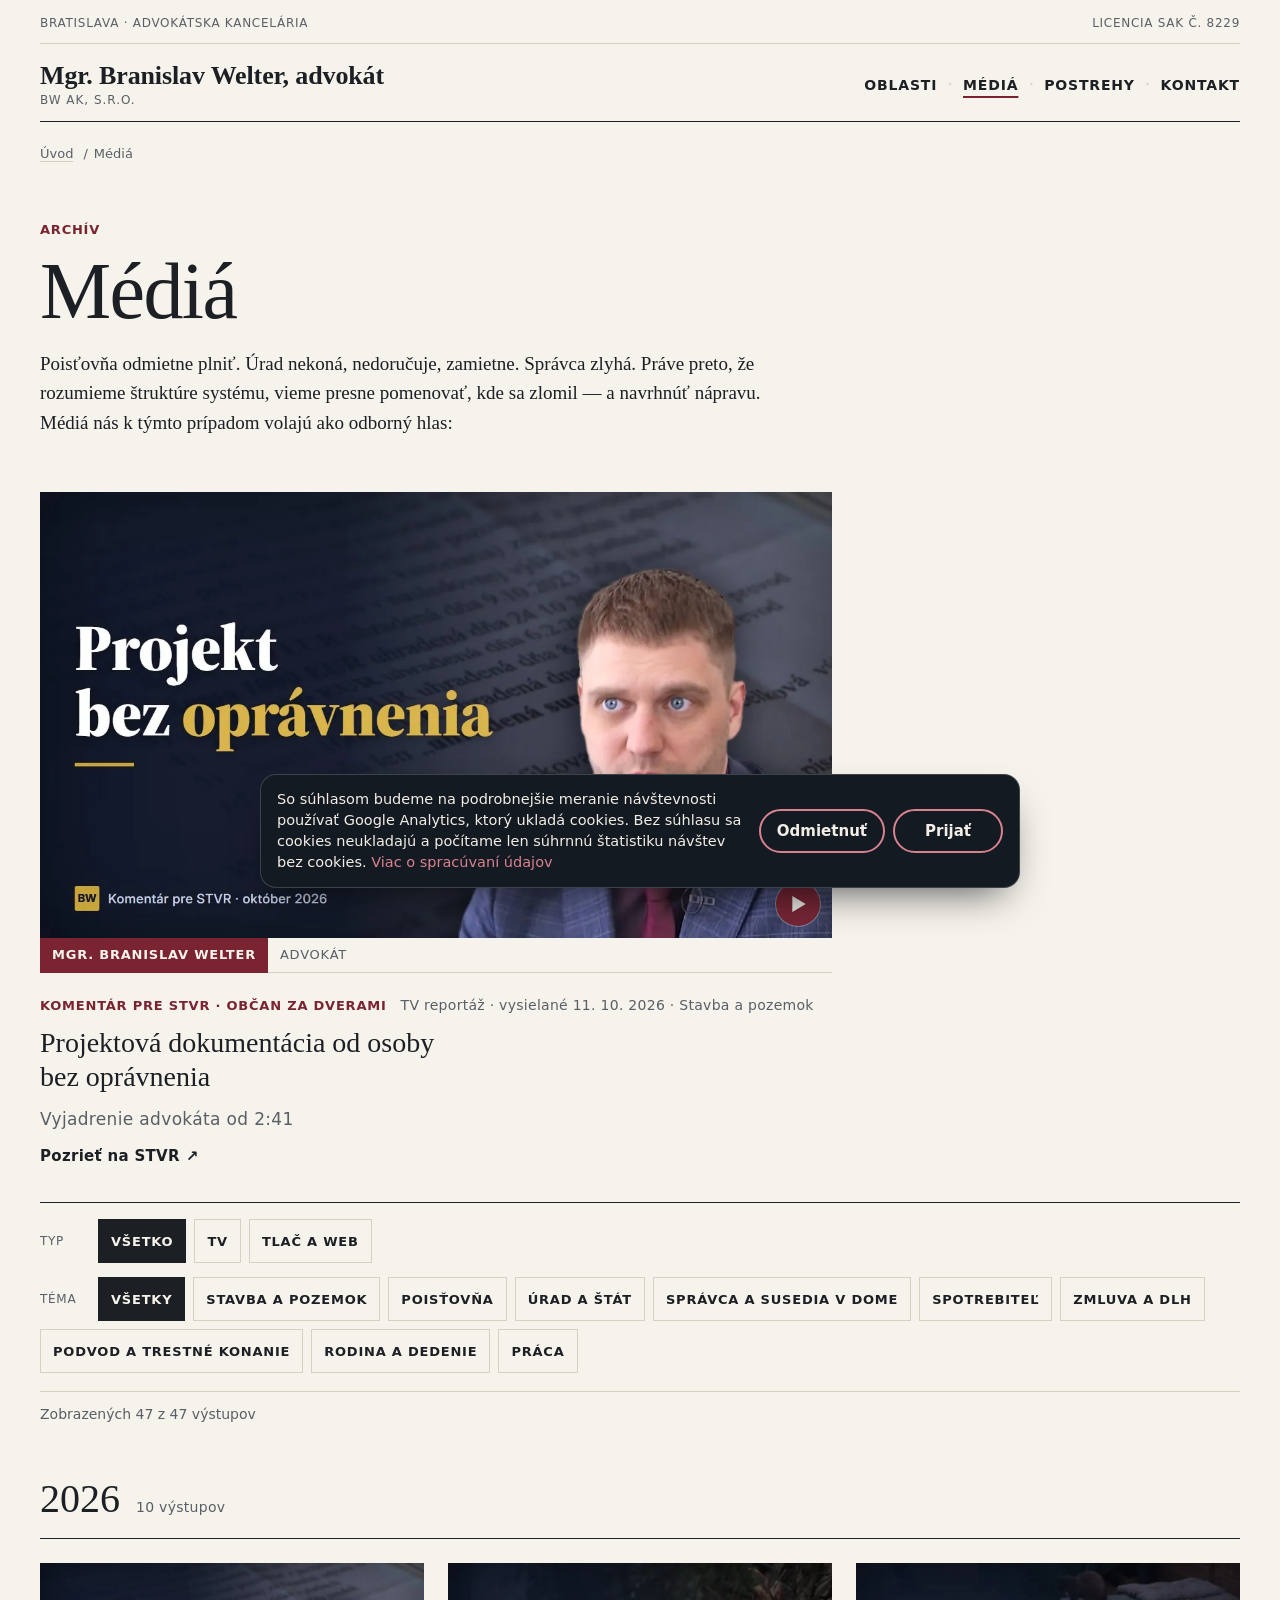
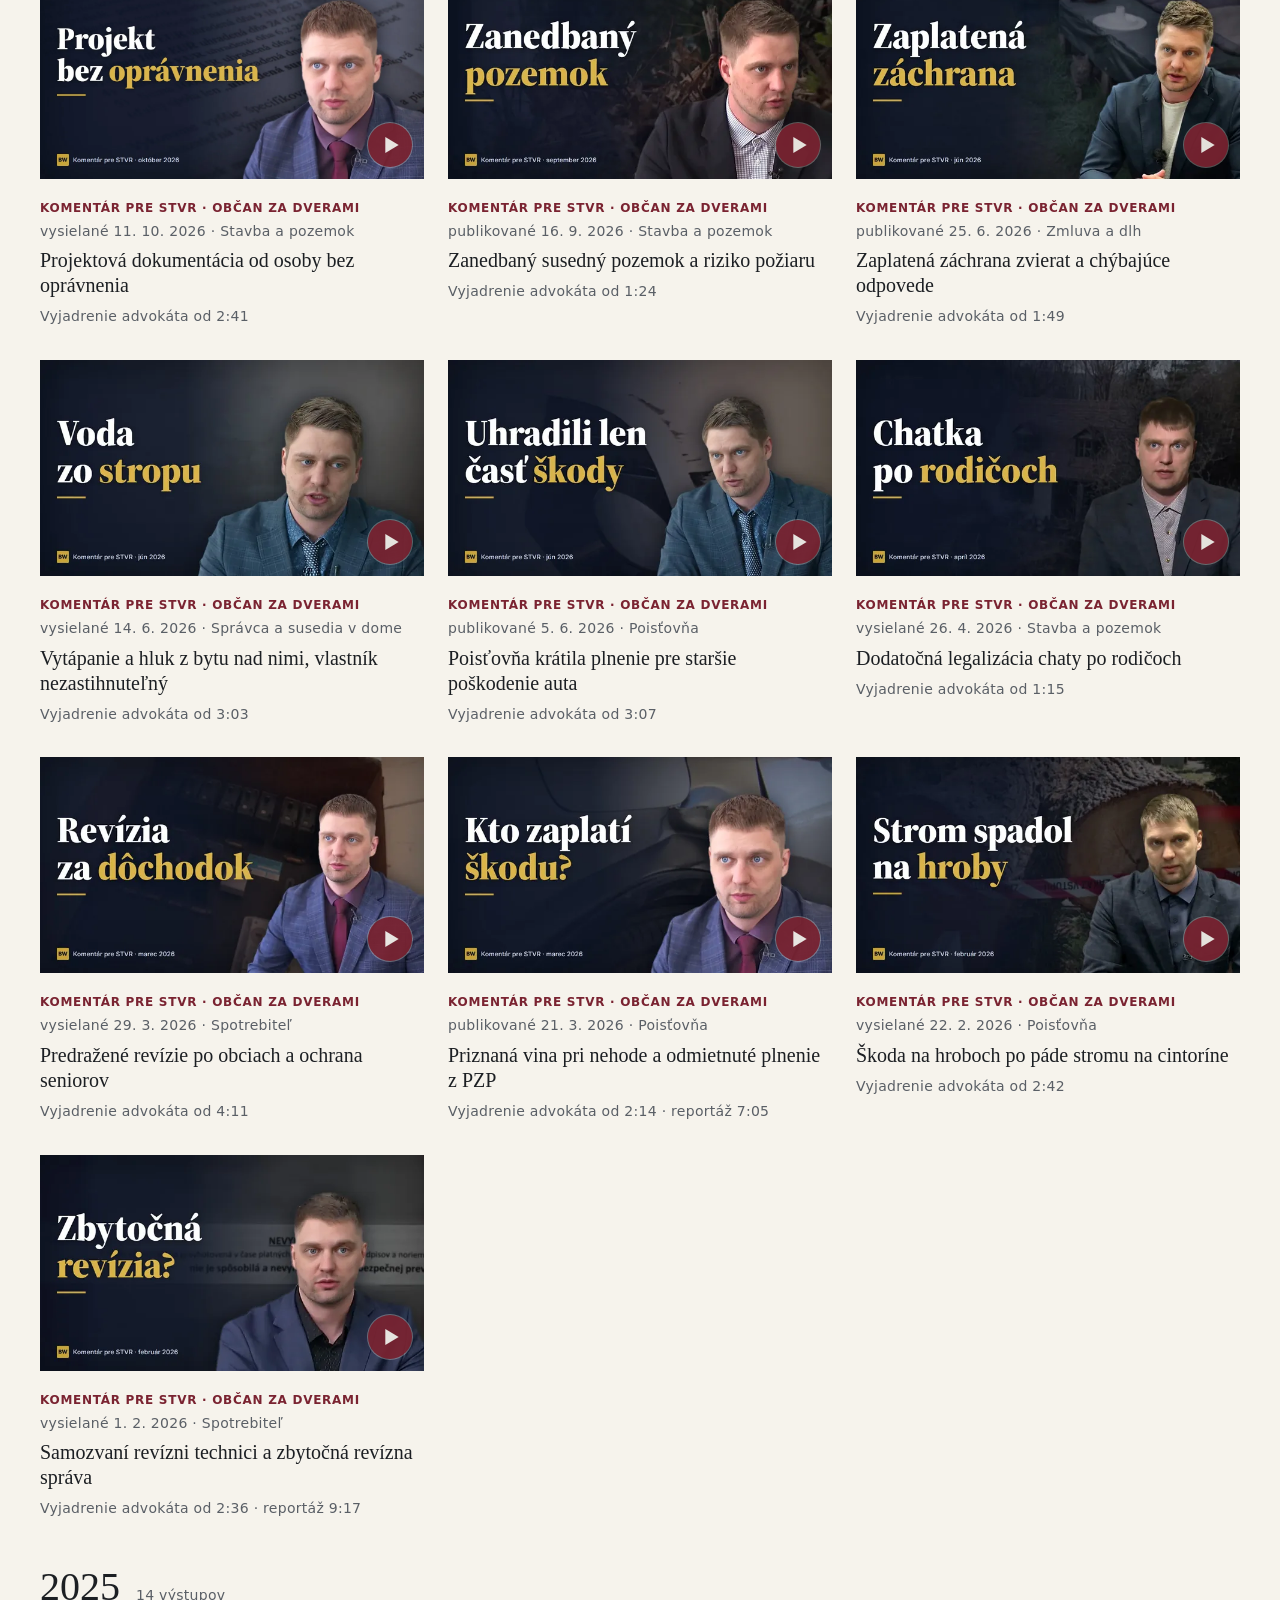
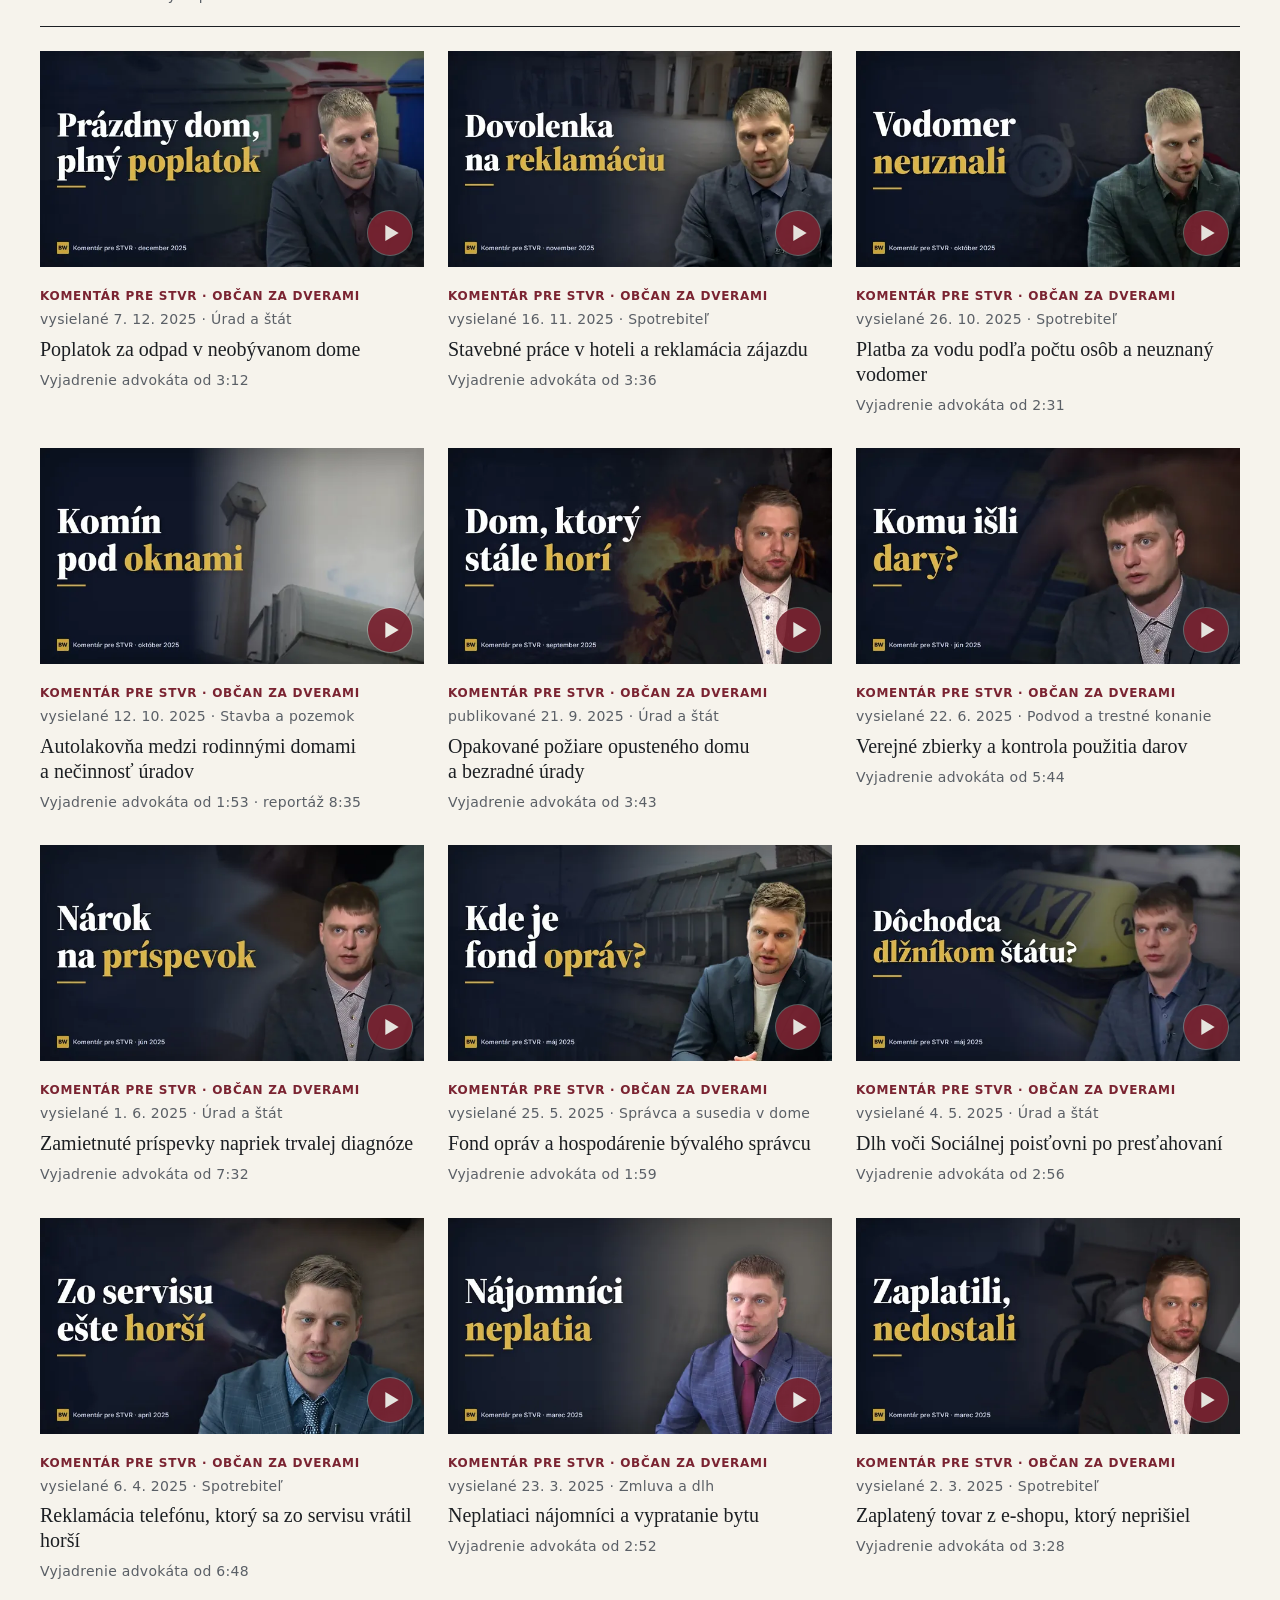
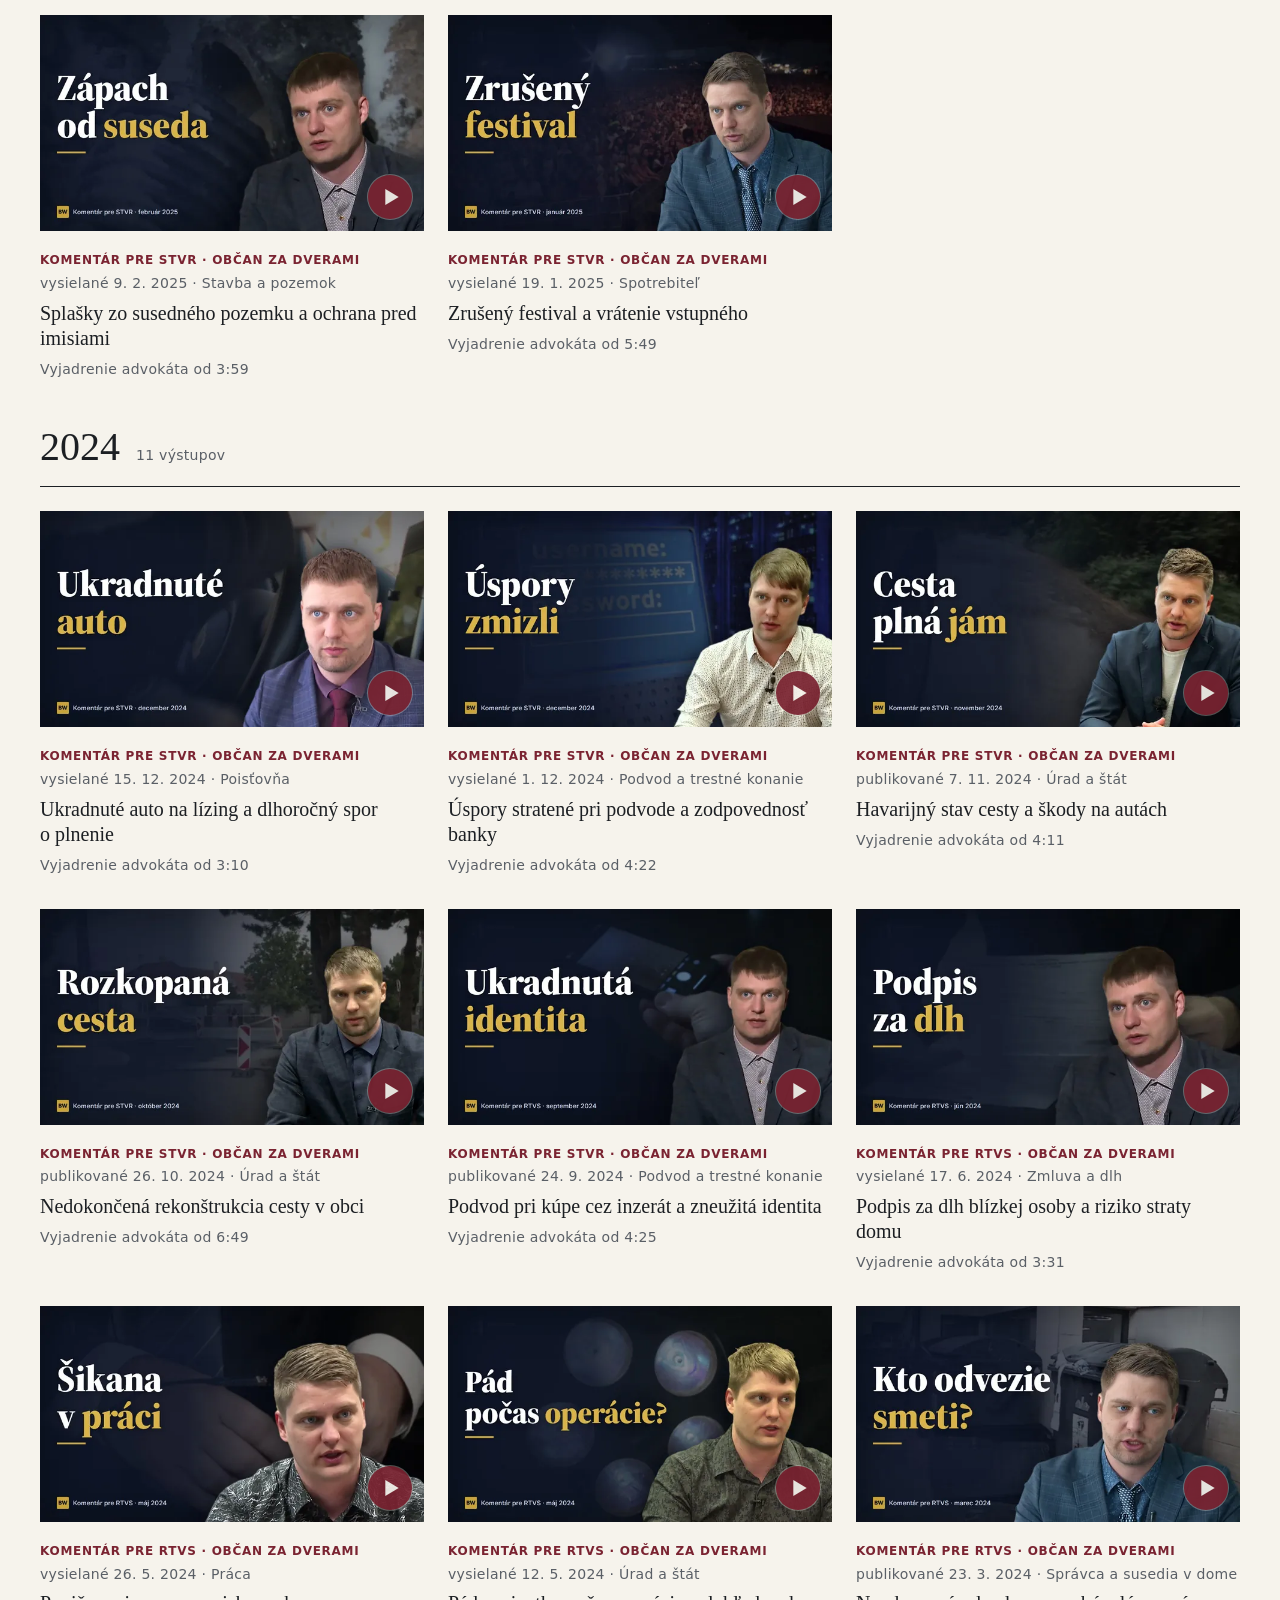
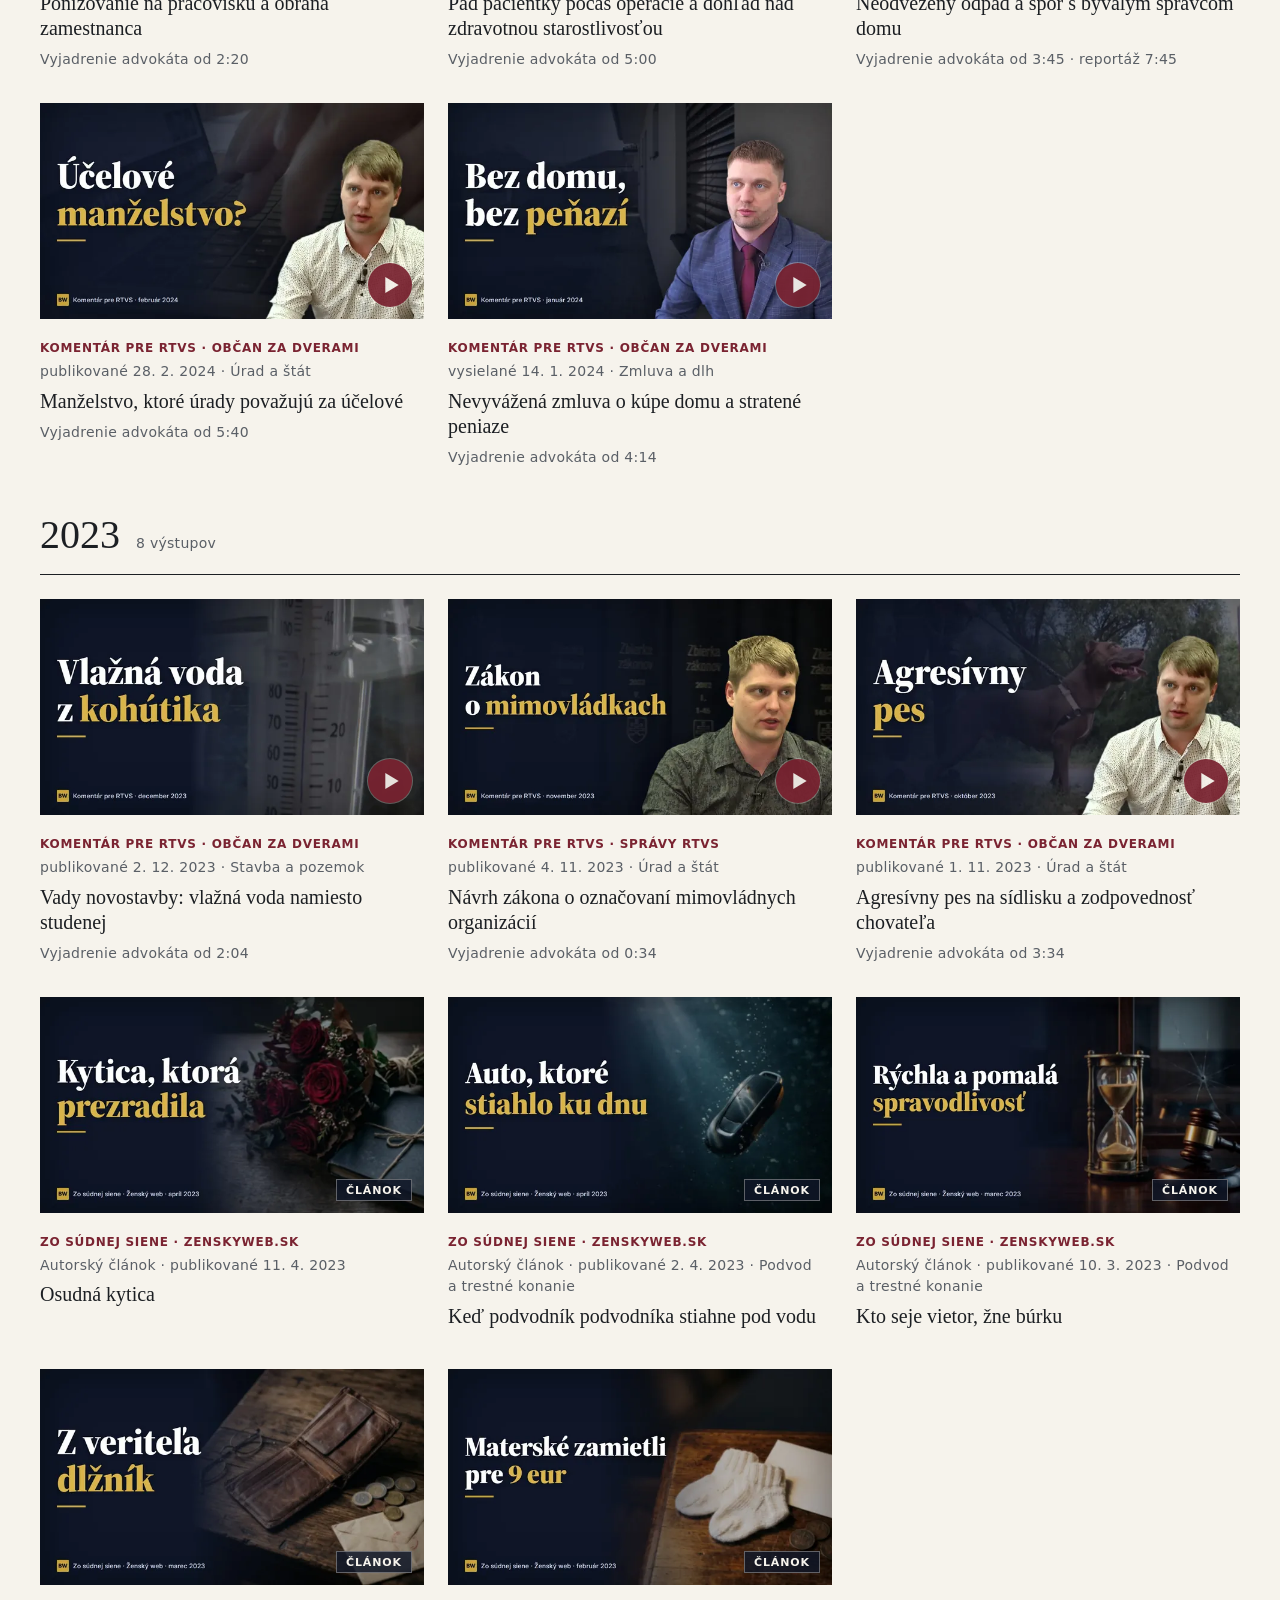
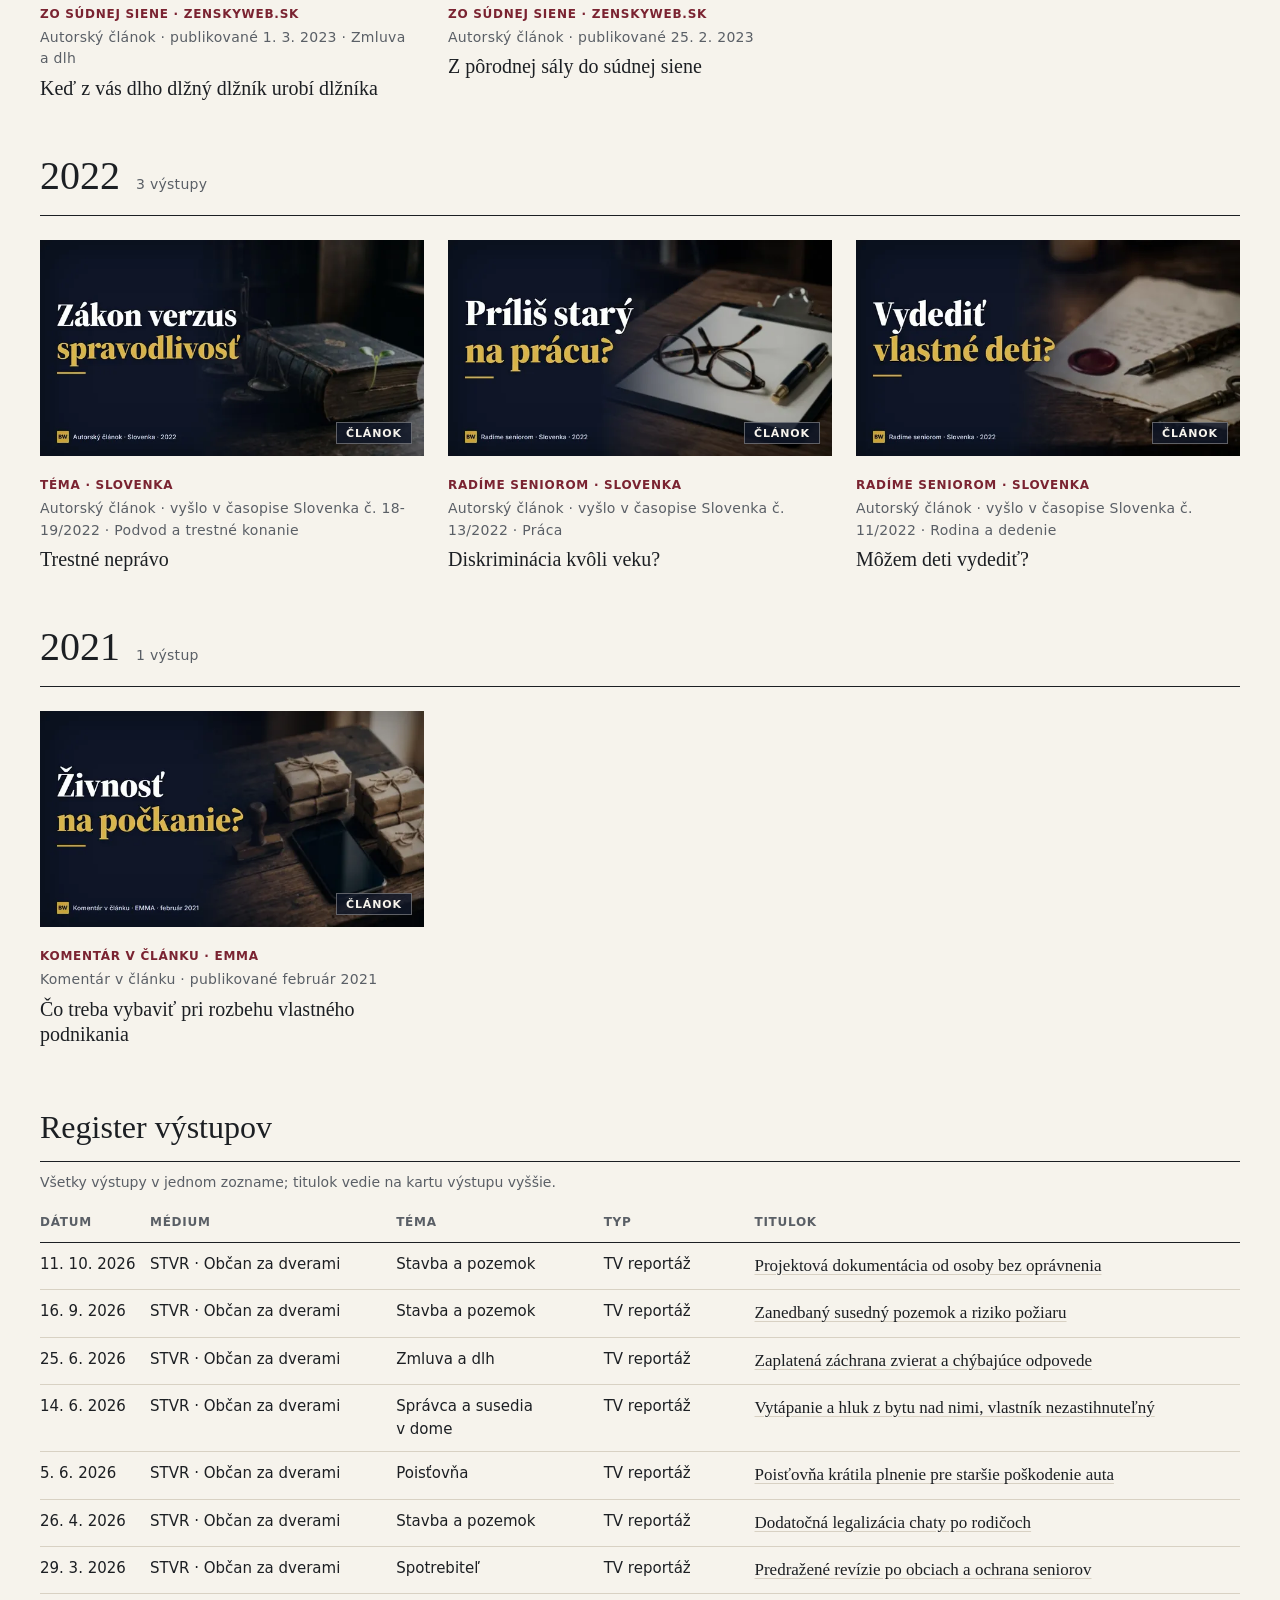
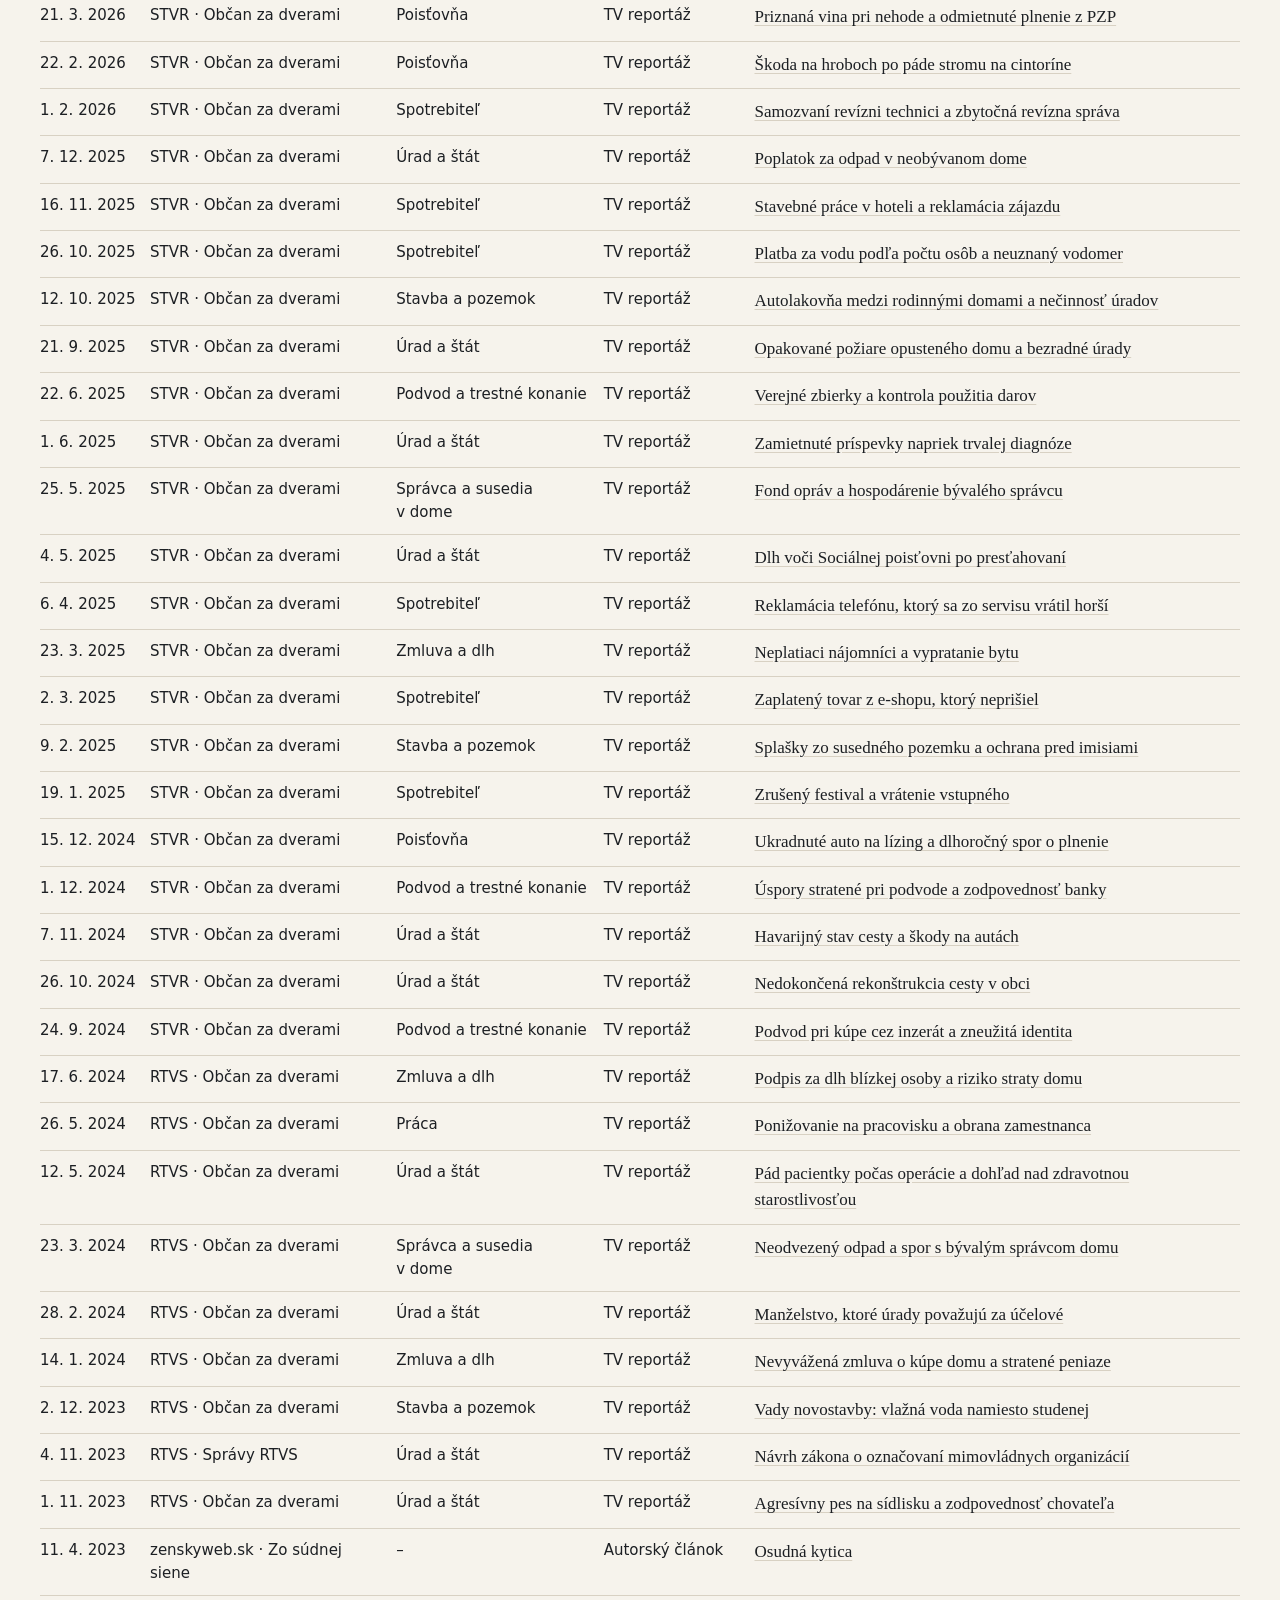
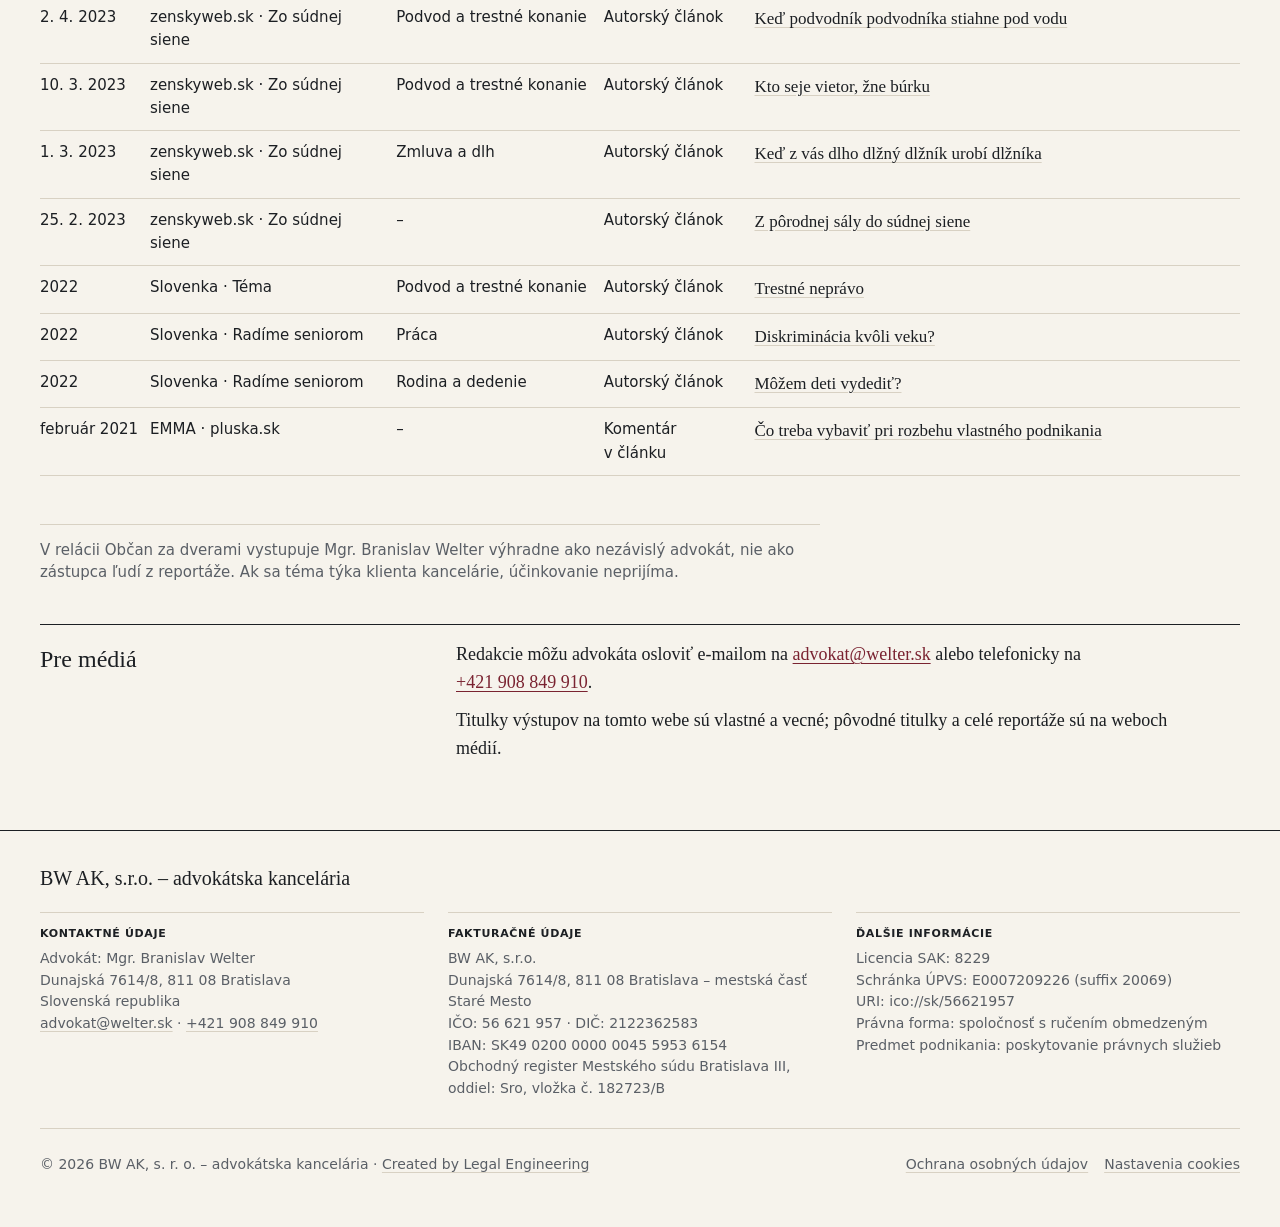
==== media/index.html @ 225e7336 "Spustenie webu v4 „Večerné vydanie“ + meranie Cloudflare Web Analytics - nový úvod, archív médií (/m" ====
<!doctype html>
<html lang="sk">
<head>
<meta charset="utf-8">
<meta name="viewport" content="width=device-width, initial-scale=1">
<title>Médiá – Mgr. Branislav Welter, advokát</title>
<meta name="description" content="Archív 47 mediálnych výstupov: komentáre v relácii Občan za dverami (STVR, RTVS) a autorské texty.">
<link rel="canonical" href="https://www.welter.sk/media/">
<meta property="og:type" content="website">
<meta property="og:locale" content="sk_SK">
<meta property="og:site_name" content="BW AK, s.r.o. – Mgr. Branislav Welter, advokát">
<meta property="og:title" content="Médiá – Mgr. Branislav Welter, advokát">
<meta property="og:description" content="Archív 47 mediálnych výstupov: komentáre v relácii Občan za dverami (STVR, RTVS) a autorské texty.">
<meta property="og:url" content="https://www.welter.sk/media/">
<meta property="og:image" content="https://www.welter.sk/img/og/default.png">
<meta property="og:image:width" content="1200">
<meta property="og:image:height" content="630">
<meta name="twitter:card" content="summary_large_image">
<meta name="theme-color" content="#F6F3EC">
<link rel="preload" href="/assets/fonts/Newsreader-normal-latin.woff2" as="font" type="font/woff2" crossorigin>
<link rel="preload" href="/assets/fonts/Newsreader-normal-latin-ext.woff2" as="font" type="font/woff2" crossorigin>
<link rel="preload" href="/assets/fonts/SourceSans3-normal-latin.woff2" as="font" type="font/woff2" crossorigin>
<link rel="stylesheet" href="/assets/css/fonts.css">
<link rel="stylesheet" href="/assets/css/site.css">
<link rel="icon" href="/favicon.svg" type="image/svg+xml">
<link rel="alternate" type="application/rss+xml" title="Postrehy – welter.sk" href="/feed.xml">
<script type="application/ld+json">{"@context":"https://schema.org","@graph":[{"@type":"CollectionPage","@id":"https://www.welter.sk/media/#webpage","url":"https://www.welter.sk/media/","name":"Médiá – archív výstupov","isPartOf":{"@id":"https://www.welter.sk/#website"},"about":{"@id":"https://www.welter.sk/#branislav-welter"},"inLanguage":"sk","mainEntity":{"@type":"ItemList","numberOfItems":47,"itemListElement":[{"@type":"ListItem","position":1,"item":{"@type":"VideoObject","@id":"https://www.welter.sk/media/#stvr-2026-10-11-projekty-bez-opravnenia","name":"Projektová dokumentácia od osoby bez oprávnenia","description":"Komentár advokáta Mgr. Branislava Weltera v relácii Občan za dverami (STVR), téma: Stavba a pozemok.","thumbnailUrl":"https://www.welter.sk/img/media/stvr/stvr-2026-10-11-projekty-bez-opravnenia.jpg","uploadDate":"2026-10-11","url":"https://spravy.stvr.sk/2026/10/za-projekty-zaplatili-stavat-podla-nich-nemohli-zivnostnicka-uvadzala-ako-projektanta-zosnuleho-otca/","inLanguage":"sk","publisher":{"@type":"Organization","name":"STVR"},"isPartOf":{"@type":"TVSeries","name":"Občan za dverami"},"mentions":{"@id":"https://www.welter.sk/#branislav-welter"},"embedUrl":"https://www.youtube-nocookie.com/embed/LLW8wCjlLkw"}},{"@type":"ListItem","position":2,"item":{"@type":"VideoObject","@id":"https://www.welter.sk/media/#stvr-2026-09-16-zanedbany-pozemok","name":"Zanedbaný susedný pozemok a riziko požiaru","description":"Komentár advokáta Mgr. Branislava Weltera v relácii Občan za dverami (STVR), téma: Stavba a pozemok.","thumbnailUrl":"https://www.welter.sk/img/media/stvr/stvr-2026-09-16-zanedbany-pozemok.jpg","uploadDate":"2026-09-16","url":"https://spravy.stvr.sk/2026/09/pani-annu-trapi-susedov-zanedbany-pozemok-nepokoseny-porast-zvysuje-aj-riziko-poziarov/","inLanguage":"sk","publisher":{"@type":"Organization","name":"STVR"},"isPartOf":{"@type":"TVSeries","name":"Občan za dverami"},"mentions":{"@id":"https://www.welter.sk/#branislav-welter"}}},{"@type":"ListItem","position":3,"item":{"@type":"VideoObject","@id":"https://www.welter.sk/media/#stvr-2026-06-25-zachrana-maciek","name":"Zaplatená záchrana zvierat a chýbajúce odpovede","description":"Komentár advokáta Mgr. Branislava Weltera v relácii Občan za dverami (STVR), téma: Zmluva a dlh.","thumbnailUrl":"https://www.welter.sk/img/media/stvr/stvr-2026-06-25-zachrana-maciek.jpg","uploadDate":"2026-06-25","url":"https://spravy.stvr.sk/2026/06/za-zachranu-maciek-zaplatila-tisicky-eur-o-tri-roky-neskor-pani-gayane-marne-patra-po-zvieratach-aj-odpovediach/","inLanguage":"sk","publisher":{"@type":"Organization","name":"STVR"},"isPartOf":{"@type":"TVSeries","name":"Občan za dverami"},"mentions":{"@id":"https://www.welter.sk/#branislav-welter"},"embedUrl":"https://www.youtube-nocookie.com/embed/1fujS0hXHpI"}},{"@type":"ListItem","position":4,"item":{"@type":"VideoObject","@id":"https://www.welter.sk/media/#stvr-2026-06-14-vytapanie-susedia","name":"Vytápanie a hluk z bytu nad nimi, vlastník nezastihnuteľný","description":"Komentár advokáta Mgr. Branislava Weltera v relácii Občan za dverami (STVR), téma: Správca a susedia v dome.","thumbnailUrl":"https://www.welter.sk/img/media/stvr/stvr-2026-06-14-vytapanie-susedia.jpg","uploadDate":"2026-06-14","url":"https://spravy.stvr.sk/2026/06/rodine-z-trnavy-vytapanim-a-hlukom-strpcuju-zivot-susedia-nad-nimi-majitela-bytu-sa-marne-snazia-dopatrat/","inLanguage":"sk","publisher":{"@type":"Organization","name":"STVR"},"isPartOf":{"@type":"TVSeries","name":"Občan za dverami"},"mentions":{"@id":"https://www.welter.sk/#branislav-welter"},"embedUrl":"https://www.youtube-nocookie.com/embed/smitFzi3HX8"}},{"@type":"ListItem","position":5,"item":{"@type":"VideoObject","@id":"https://www.welter.sk/media/#stvr-2026-04-15-auto-poskodene-skodova-udalost","name":"Poisťovňa krátila plnenie pre staršie poškodenie auta","description":"Komentár advokáta Mgr. Branislava Weltera v relácii Občan za dverami (STVR), téma: Poisťovňa.","thumbnailUrl":"https://www.welter.sk/img/media/stvr/stvr-2026-04-15-auto-poskodene-skodova-udalost.jpg","uploadDate":"2026-06-05","url":"https://spravy.stvr.sk/2026/06/nehodu-nezavinil-napriek-tomu-mu-uhradili-len-cast-skody-starsi-skrabanec-si-musel-opravit-zo-svojho/","inLanguage":"sk","publisher":{"@type":"Organization","name":"STVR"},"isPartOf":{"@type":"TVSeries","name":"Občan za dverami"},"mentions":{"@id":"https://www.welter.sk/#branislav-welter"},"embedUrl":"https://www.youtube-nocookie.com/embed/ejLD16sp7DE"}},{"@type":"ListItem","position":6,"item":{"@type":"VideoObject","@id":"https://www.welter.sk/media/#stvr-2026-04-24-amnestia-chatka","name":"Dodatočná legalizácia chaty po rodičoch","description":"Komentár advokáta Mgr. Branislava Weltera v relácii Občan za dverami (STVR), téma: Stavba a pozemok.","thumbnailUrl":"https://www.welter.sk/img/media/stvr/stvr-2026-04-24-amnestia-chatka.jpg","uploadDate":"2026-04-26","url":"https://spravy.stvr.sk/2026/04/chatu-po-rodicoch-nemozu-zdedit-legalizacia-stavby-ktoru-postavili-bez-povolenia-sa-pre-pani-annu-zmenila-na-boj-s-uradmi/","inLanguage":"sk","publisher":{"@type":"Organization","name":"STVR"},"isPartOf":{"@type":"TVSeries","name":"Občan za dverami"},"mentions":{"@id":"https://www.welter.sk/#branislav-welter"},"embedUrl":"https://www.youtube-nocookie.com/embed/iAjWZVGbglY"}},{"@type":"ListItem","position":7,"item":{"@type":"VideoObject","@id":"https://www.welter.sk/media/#stvr-2026-03-29-predrazene-revizie","name":"Predražené revízie po obciach a ochrana seniorov","description":"Komentár advokáta Mgr. Branislava Weltera v relácii Občan za dverami (STVR), téma: Spotrebiteľ.","thumbnailUrl":"https://www.welter.sk/img/media/stvr/stvr-2026-03-29-predrazene-revizie.jpg","uploadDate":"2026-03-29","url":"https://spravy.stvr.sk/2026/03/nepoctivi-ale-za-to-drahi-revizni-technici-uraduju-po-obciach-seniorka-im-za-zbytocny-papier-musela-dat-vacsinu-svojho-dochodku/","inLanguage":"sk","publisher":{"@type":"Organization","name":"STVR"},"isPartOf":{"@type":"TVSeries","name":"Občan za dverami"},"mentions":{"@id":"https://www.welter.sk/#branislav-welter"},"embedUrl":"https://www.youtube-nocookie.com/embed/1LWX5EJZHzQ"}},{"@type":"ListItem","position":8,"item":{"@type":"VideoObject","@id":"https://www.welter.sk/media/#stvr-2026-03-21-banovce-dodavka-poistovna","name":"Priznaná vina pri nehode a odmietnuté plnenie z PZP","description":"Komentár advokáta Mgr. Branislava Weltera v relácii Občan za dverami (STVR), téma: Poisťovňa.","thumbnailUrl":"https://www.welter.sk/img/media/stvr/stvr-2026-03-21-banovce-dodavka-poistovna.jpg","uploadDate":"2026-03-21","url":"https://spravy.stvr.sk/2026/03/situacia-okolo-zrazky-dvoch-aut-sa-zdala-byt-jasna-vinnik-sa-priznal-poistovna-vsak-opravu-nepreplati/","inLanguage":"sk","publisher":{"@type":"Organization","name":"STVR"},"isPartOf":{"@type":"TVSeries","name":"Občan za dverami"},"mentions":{"@id":"https://www.welter.sk/#branislav-welter"},"embedUrl":"https://www.youtube-nocookie.com/embed/eopNIuRmhwk","duration":"PT7M5S"}},{"@type":"ListItem","position":9,"item":{"@type":"VideoObject","@id":"https://www.welter.sk/media/#stvr-2026-02-27-nahrobne-kamene-trencin","name":"Škoda na hroboch po páde stromu na cintoríne","description":"Komentár advokáta Mgr. Branislava Weltera v relácii Občan za dverami (STVR), téma: Poisťovňa.","thumbnailUrl":"https://www.welter.sk/img/media/stvr/stvr-2026-02-27-nahrobne-kamene-trencin.jpg","uploadDate":"2026-02-22","url":"https://spravy.stvr.sk/2026/02/nahrobne-kamene-na-mestskom-cintorine-v-trencine-poskodil-spadnuty-strom-poistovna-ani-mesto-skodu-nepreplatia/","inLanguage":"sk","publisher":{"@type":"Organization","name":"STVR"},"isPartOf":{"@type":"TVSeries","name":"Občan za dverami"},"mentions":{"@id":"https://www.welter.sk/#branislav-welter"},"embedUrl":"https://www.youtube-nocookie.com/embed/RDEYLvvI9Fk"}},{"@type":"ListItem","position":10,"item":{"@type":"VideoObject","@id":"https://www.welter.sk/media/#stvr-2026-02-08-samozvani-revizni-technici","name":"Samozvaní revízni technici a zbytočná revízna správa","description":"Komentár advokáta Mgr. Branislava Weltera v relácii Občan za dverami (STVR), téma: Spotrebiteľ.","thumbnailUrl":"https://www.welter.sk/img/media/stvr/stvr-2026-02-08-samozvani-revizni-technici.jpg","uploadDate":"2026-02-01","url":"https://spravy.stvr.sk/2026/02/pozor-na-samozvanych-reviznych-technikov-zaklopali-aj-u-jana-po-ich-navsteve-mu-zostal-zbytocny-papier-za-stovky-eur/","inLanguage":"sk","publisher":{"@type":"Organization","name":"STVR"},"isPartOf":{"@type":"TVSeries","name":"Občan za dverami"},"mentions":{"@id":"https://www.welter.sk/#branislav-welter"},"embedUrl":"https://www.youtube-nocookie.com/embed/rZn0cQVcOSI","duration":"PT9M17S"}},{"@type":"ListItem","position":11,"item":{"@type":"VideoObject","@id":"https://www.welter.sk/media/#stvr-2025-12-07-poplatok-za-odpad","name":"Poplatok za odpad v neobývanom dome","description":"Komentár advokáta Mgr. Branislava Weltera v relácii Občan za dverami (STVR), téma: Úrad a štát.","thumbnailUrl":"https://www.welter.sk/img/media/stvr/stvr-2025-12-07-poplatok-za-odpad.jpg","uploadDate":"2025-12-07","url":"https://spravy.stvr.sk/2025/12/poplatky-za-smeti-v-prazdnom-dome-onkologicky-chora-dochodkyna-musi-zaplatit-plnu-sumu-obec-jej-odmieta-dat-vynimku/","inLanguage":"sk","publisher":{"@type":"Organization","name":"STVR"},"isPartOf":{"@type":"TVSeries","name":"Občan za dverami"},"mentions":{"@id":"https://www.welter.sk/#branislav-welter"},"embedUrl":"https://www.youtube-nocookie.com/embed/WYvpBnAyimA"}},{"@type":"ListItem","position":12,"item":{"@type":"VideoObject","@id":"https://www.welter.sk/media/#stvr-2025-09-19-reklamacia-dovolenka","name":"Stavebné práce v hoteli a reklamácia zájazdu","description":"Komentár advokáta Mgr. Branislava Weltera v relácii Občan za dverami (STVR), téma: Spotrebiteľ.","thumbnailUrl":"https://www.welter.sk/img/media/stvr/stvr-2025-09-19-reklamacia-dovolenka.jpg","uploadDate":"2025-11-16","url":"https://spravy.stvr.sk/2025/11/isiel-do-egypta-no-skoncil-na-malte-dovolenka-pana-romana-nedopadla-podla-predstav-v-hoteli-ich-zaskocili-stavebne-prace/","inLanguage":"sk","publisher":{"@type":"Organization","name":"STVR"},"isPartOf":{"@type":"TVSeries","name":"Občan za dverami"},"mentions":{"@id":"https://www.welter.sk/#branislav-welter"},"embedUrl":"https://www.youtube-nocookie.com/embed/BqDPQK600wo"}},{"@type":"ListItem","position":13,"item":{"@type":"VideoObject","@id":"https://www.welter.sk/media/#stvr-2025-10-26-vodomer-platba-za-vodu","name":"Platba za vodu podľa počtu osôb a neuznaný vodomer","description":"Komentár advokáta Mgr. Branislava Weltera v relácii Občan za dverami (STVR), téma: Spotrebiteľ.","thumbnailUrl":"https://www.welter.sk/img/media/stvr/stvr-2025-10-26-vodomer-platba-za-vodu.jpg","uploadDate":"2025-10-26","url":"https://spravy.stvr.sk/2025/10/pani-hermina-vodu-plati-aj-za-dcery-ktore-doma-nebyvaju-vodarenska-spolocnost-neakceptuje-jej-vodomer/","inLanguage":"sk","publisher":{"@type":"Organization","name":"STVR"},"isPartOf":{"@type":"TVSeries","name":"Občan za dverami"},"mentions":{"@id":"https://www.welter.sk/#branislav-welter"},"embedUrl":"https://www.youtube-nocookie.com/embed/q4RSIWlJPww"}},{"@type":"ListItem","position":14,"item":{"@type":"VideoObject","@id":"https://www.welter.sk/media/#stvr-2025-10-dunajska-luzna-autolakovna","name":"Autolakovňa medzi rodinnými domami a nečinnosť úradov","description":"Komentár advokáta Mgr. Branislava Weltera v relácii Občan za dverami (STVR), téma: Stavba a pozemok.","thumbnailUrl":"https://www.welter.sk/img/media/stvr/stvr-2025-10-dunajska-luzna-autolakovna.jpg","uploadDate":"2025-10-12","url":"https://spravy.stvr.sk/2025/10/medzi-rodinnymi-domami-v-dunajskej-luznej-sa-nachadza-autolakovna-susedia-su-nestastni-za-jej-zrusenie-bojuju-uz-roky/","inLanguage":"sk","publisher":{"@type":"Organization","name":"STVR"},"isPartOf":{"@type":"TVSeries","name":"Občan za dverami"},"mentions":{"@id":"https://www.welter.sk/#branislav-welter"},"embedUrl":"https://www.youtube-nocookie.com/embed/QFgbinEJvbk","duration":"PT8M35S"}},{"@type":"ListItem","position":15,"item":{"@type":"VideoObject","@id":"https://www.welter.sk/media/#stvr-2025-09-21-opakovane-poziare-domu","name":"Opakované požiare opusteného domu a bezradné úrady","description":"Komentár advokáta Mgr. Branislava Weltera v relácii Občan za dverami (STVR), téma: Úrad a štát.","thumbnailUrl":"https://www.welter.sk/img/media/stvr/stvr-2025-09-21-opakovane-poziare-domu.jpg","uploadDate":"2025-09-21","url":"https://spravy.stvr.sk/2025/09/dom-uprostred-podunajskych-biskupic-hori-aj-niekolkokrat-do-tyzdna-urady-aj-policia-problem-nedokazu-vyriesit/","inLanguage":"sk","publisher":{"@type":"Organization","name":"STVR"},"isPartOf":{"@type":"TVSeries","name":"Občan za dverami"},"mentions":{"@id":"https://www.welter.sk/#branislav-welter"},"embedUrl":"https://www.youtube-nocookie.com/embed/n02Mse6WuPc"}},{"@type":"ListItem","position":16,"item":{"@type":"VideoObject","@id":"https://www.welter.sk/media/#stvr-2025-06-22-zbierky-darcovia","name":"Verejné zbierky a kontrola použitia darov","description":"Komentár advokáta Mgr. Branislava Weltera v relácii Občan za dverami (STVR), téma: Podvod a trestné konanie.","thumbnailUrl":"https://www.welter.sk/img/media/stvr/stvr-2025-06-22-zbierky-darcovia.jpg","uploadDate":"2025-06-22","url":"https://spravy.stvr.sk/2025/06/z-financnych-darov-pre-chorych-a-ludi-v-nudzi-si-spravila-biznis-zakladatelka-oz-vyzbierala-cez-milion-eur-kde-vsak-skoncili/","inLanguage":"sk","publisher":{"@type":"Organization","name":"STVR"},"isPartOf":{"@type":"TVSeries","name":"Občan za dverami"},"mentions":{"@id":"https://www.welter.sk/#branislav-welter"},"embedUrl":"https://www.youtube-nocookie.com/embed/18pd-I0R5pE"}},{"@type":"ListItem","position":17,"item":{"@type":"VideoObject","@id":"https://www.welter.sk/media/#stvr-2025-06-01-zamietnute-prispevky","name":"Zamietnuté príspevky napriek trvalej diagnóze","description":"Komentár advokáta Mgr. Branislava Weltera v relácii Občan za dverami (STVR), téma: Úrad a štát.","thumbnailUrl":"https://www.welter.sk/img/media/stvr/stvr-2025-06-01-zamietnute-prispevky.jpg","uploadDate":"2025-06-01","url":"https://spravy.stvr.sk/2025/06/zazracne-vylieceni-z-autizmu-rodine-zamietli-davky-pre-dvoch-synov-s-diagnozou-jeden-z-nich-ju-podla-uradov-moze-predstierat/","inLanguage":"sk","publisher":{"@type":"Organization","name":"STVR"},"isPartOf":{"@type":"TVSeries","name":"Občan za dverami"},"mentions":{"@id":"https://www.welter.sk/#branislav-welter"},"embedUrl":"https://www.youtube-nocookie.com/embed/XZ_zjqdrgcc"}},{"@type":"ListItem","position":18,"item":{"@type":"VideoObject","@id":"https://www.welter.sk/media/#stvr-2025-05-25-fond-oprav-spravca","name":"Fond opráv a hospodárenie bývalého správcu","description":"Komentár advokáta Mgr. Branislava Weltera v relácii Občan za dverami (STVR), téma: Správca a susedia v dome.","thumbnailUrl":"https://www.welter.sk/img/media/stvr/stvr-2025-05-25-fond-oprav-spravca.jpg","uploadDate":"2025-05-25","url":"https://spravy.stvr.sk/2025/05/do-oprav-kazdorocne-prispievali-no-investicie-nevideli-majitelov-bytov-trapi-podozrive-spravanie-byvaleho-spravcu/","inLanguage":"sk","publisher":{"@type":"Organization","name":"STVR"},"isPartOf":{"@type":"TVSeries","name":"Občan za dverami"},"mentions":{"@id":"https://www.welter.sk/#branislav-welter"},"embedUrl":"https://www.youtube-nocookie.com/embed/kIbpjqzOMCw"}},{"@type":"ListItem","position":19,"item":{"@type":"VideoObject","@id":"https://www.welter.sk/media/#stvr-2025-05-04-socialna-poistovna-dlh","name":"Dlh voči Sociálnej poisťovni po presťahovaní","description":"Komentár advokáta Mgr. Branislava Weltera v relácii Občan za dverami (STVR), téma: Úrad a štát.","thumbnailUrl":"https://www.welter.sk/img/media/stvr/stvr-2025-05-04-socialna-poistovna-dlh.jpg","uploadDate":"2025-05-04","url":"https://spravy.stvr.sk/2025/05/pan-oto-si-chcel-na-dochodku-privyrobit-no-stal-sa-dlznikom-statu-problem-nastal-ked-sa-prestahoval/","inLanguage":"sk","publisher":{"@type":"Organization","name":"STVR"},"isPartOf":{"@type":"TVSeries","name":"Občan za dverami"},"mentions":{"@id":"https://www.welter.sk/#branislav-welter"},"embedUrl":"https://www.youtube-nocookie.com/embed/_FRZMy3xT2s"}},{"@type":"ListItem","position":20,"item":{"@type":"VideoObject","@id":"https://www.welter.sk/media/#stvr-2025-04-06-reklamacia-telefonu","name":"Reklamácia telefónu, ktorý sa zo servisu vrátil horší","description":"Komentár advokáta Mgr. Branislava Weltera v relácii Občan za dverami (STVR), téma: Spotrebiteľ.","thumbnailUrl":"https://www.welter.sk/img/media/stvr/stvr-2025-04-06-reklamacia-telefonu.jpg","uploadDate":"2025-04-06","url":"https://spravy.stvr.sk/2025/04/zo-servisu-sa-pani-daniele-telefon-vratil-este-viac-pokazeny-odbornik-vidi-problem-v-tom-ze-nebol-vyrobeny-pre-slovensky-trh/","inLanguage":"sk","publisher":{"@type":"Organization","name":"STVR"},"isPartOf":{"@type":"TVSeries","name":"Občan za dverami"},"mentions":{"@id":"https://www.welter.sk/#branislav-welter"},"embedUrl":"https://www.youtube-nocookie.com/embed/XE0WhGHXLwY"}},{"@type":"ListItem","position":21,"item":{"@type":"VideoObject","@id":"https://www.welter.sk/media/#stvr-2025-03-23-neplatiaci-najomnici","name":"Neplatiaci nájomníci a vypratanie bytu","description":"Komentár advokáta Mgr. Branislava Weltera v relácii Občan za dverami (STVR), téma: Zmluva a dlh.","thumbnailUrl":"https://www.welter.sk/img/media/stvr/stvr-2025-03-23-neplatiaci-najomnici.jpg","uploadDate":"2025-03-23","url":"https://spravy.stvr.sk/2025/03/uz-rok-im-najomnici-neplatia-no-vystahovat-ich-nedokazu-zakony-totiz-stoja-viac-na-strane-neplaticov/","inLanguage":"sk","publisher":{"@type":"Organization","name":"STVR"},"isPartOf":{"@type":"TVSeries","name":"Občan za dverami"},"mentions":{"@id":"https://www.welter.sk/#branislav-welter"},"embedUrl":"https://www.youtube-nocookie.com/embed/FV1UcgoB6Pk"}},{"@type":"ListItem","position":22,"item":{"@type":"VideoObject","@id":"https://www.welter.sk/media/#stvr-2025-03-02-eshop-nedodany-tovar","name":"Zaplatený tovar z e-shopu, ktorý neprišiel","description":"Komentár advokáta Mgr. Branislava Weltera v relácii Občan za dverami (STVR), téma: Spotrebiteľ.","thumbnailUrl":"https://www.welter.sk/img/media/stvr/stvr-2025-03-02-eshop-nedodany-tovar.jpg","uploadDate":"2025-03-02","url":"https://spravy.stvr.sk/2025/03/za-kociky-zaplatili-no-dodnes-ich-nedostali-peniaze-su-tiez-v-nedohladne-majitela-e-shopu-totiz-nedokazu-kontaktovat/","inLanguage":"sk","publisher":{"@type":"Organization","name":"STVR"},"isPartOf":{"@type":"TVSeries","name":"Občan za dverami"},"mentions":{"@id":"https://www.welter.sk/#branislav-welter"},"embedUrl":"https://www.youtube-nocookie.com/embed/uWHCsjZtTiU"}},{"@type":"ListItem","position":23,"item":{"@type":"VideoObject","@id":"https://www.welter.sk/media/#stvr-2025-02-09-zumpa-sused","name":"Splašky zo susedného pozemku a ochrana pred imisiami","description":"Komentár advokáta Mgr. Branislava Weltera v relácii Občan za dverami (STVR), téma: Stavba a pozemok.","thumbnailUrl":"https://www.welter.sk/img/media/stvr/stvr-2025-02-09-zumpa-sused.jpg","uploadDate":"2025-02-09","url":"https://spravy.stvr.sk/2025/02/obyvatelkam-za-dom-sused-vypusta-splasky-stazuju-sa-na-kalnu-vodu-ktora-sposobuje-zapach/","inLanguage":"sk","publisher":{"@type":"Organization","name":"STVR"},"isPartOf":{"@type":"TVSeries","name":"Občan za dverami"},"mentions":{"@id":"https://www.welter.sk/#branislav-welter"},"embedUrl":"https://www.youtube-nocookie.com/embed/rro49FL0cR0"}},{"@type":"ListItem","position":24,"item":{"@type":"VideoObject","@id":"https://www.welter.sk/media/#stvr-2025-01-19-zruseny-festival","name":"Zrušený festival a vrátenie vstupného","description":"Komentár advokáta Mgr. Branislava Weltera v relácii Občan za dverami (STVR), téma: Spotrebiteľ.","thumbnailUrl":"https://www.welter.sk/img/media/stvr/stvr-2025-01-19-zruseny-festival.jpg","uploadDate":"2025-01-19","url":"https://spravy.stvr.sk/2025/01/tisice-ludi-si-kupili-listky-na-rockovy-festival-po-zruseni-sa-ku-svojim-peniazom-nevedia-dostat/","inLanguage":"sk","publisher":{"@type":"Organization","name":"STVR"},"isPartOf":{"@type":"TVSeries","name":"Občan za dverami"},"mentions":{"@id":"https://www.welter.sk/#branislav-welter"},"embedUrl":"https://www.youtube-nocookie.com/embed/WZtmPKndsHs"}},{"@type":"ListItem","position":25,"item":{"@type":"VideoObject","@id":"https://www.welter.sk/media/#stvr-2024-12-15-ukradnute-auto-lizing","name":"Ukradnuté auto na lízing a dlhoročný spor o plnenie","description":"Komentár advokáta Mgr. Branislava Weltera v relácii Občan za dverami (STVR), téma: Poisťovňa.","thumbnailUrl":"https://www.welter.sk/img/media/stvr/stvr-2024-12-15-ukradnute-auto-lizing.jpg","uploadDate":"2024-12-15","url":"https://spravy.stvr.sk/2024/12/pani-jana-si-kupila-auto-ktore-jej-po-niekolkych-dnoch-ukradli-po-12-rocnom-boji-je-spokojna-iba-poistovna-a-lizingova-spolocnost/","inLanguage":"sk","publisher":{"@type":"Organization","name":"STVR"},"isPartOf":{"@type":"TVSeries","name":"Občan za dverami"},"mentions":{"@id":"https://www.welter.sk/#branislav-welter"},"embedUrl":"https://www.youtube-nocookie.com/embed/gF6rPk_066o"}},{"@type":"ListItem","position":26,"item":{"@type":"VideoObject","@id":"https://www.welter.sk/media/#stvr-2024-12-01-podvod-uspory-banka","name":"Úspory stratené pri podvode a zodpovednosť banky","description":"Komentár advokáta Mgr. Branislava Weltera v relácii Občan za dverami (STVR), téma: Podvod a trestné konanie.","thumbnailUrl":"https://www.welter.sk/img/media/stvr/stvr-2024-12-01-podvod-uspory-banka.jpg","uploadDate":"2024-12-01","url":"https://spravy.stvr.sk/2024/12/klienti-jednej-zo-slovenskych-bank-prisli-o-svoje-uspory-banka-aj-policia-od-toho-davaju-ruky-prec/","inLanguage":"sk","publisher":{"@type":"Organization","name":"STVR"},"isPartOf":{"@type":"TVSeries","name":"Občan za dverami"},"mentions":{"@id":"https://www.welter.sk/#branislav-welter"},"embedUrl":"https://www.youtube-nocookie.com/embed/e2M7WOyuI2U"}},{"@type":"ListItem","position":27,"item":{"@type":"VideoObject","@id":"https://www.welter.sk/media/#stvr-2024-11-07-havarijna-cesta","name":"Havarijný stav cesty a škody na autách","description":"Komentár advokáta Mgr. Branislava Weltera v relácii Občan za dverami (STVR), téma: Úrad a štát.","thumbnailUrl":"https://www.welter.sk/img/media/stvr/stvr-2024-11-07-havarijna-cesta.jpg","uploadDate":"2024-11-07","url":"https://spravy.stvr.sk/2024/11/vodici-na-ceste-pri-obci-most-pri-bratislave-riskuju-skody-na-autach-za-jej-havarijny-stav-nechce-byt-nikto-zodpovedny/","inLanguage":"sk","publisher":{"@type":"Organization","name":"STVR"},"isPartOf":{"@type":"TVSeries","name":"Občan za dverami"},"mentions":{"@id":"https://www.welter.sk/#branislav-welter"},"embedUrl":"https://www.youtube-nocookie.com/embed/TEFDbCjNjXc"}},{"@type":"ListItem","position":28,"item":{"@type":"VideoObject","@id":"https://www.welter.sk/media/#stvr-2024-10-26-rozkopana-cesta","name":"Nedokončená rekonštrukcia cesty v obci","description":"Komentár advokáta Mgr. Branislava Weltera v relácii Občan za dverami (STVR), téma: Úrad a štát.","thumbnailUrl":"https://www.welter.sk/img/media/stvr/stvr-2024-10-26-rozkopana-cesta.jpg","uploadDate":"2024-10-26","url":"https://spravy.stvr.sk/2024/10/dva-roky-prachu-a-hluku-obyvatelia-kostolnej-pri-dunaji-ziadaju-dokoncenie-rozkopanej-cesty/","inLanguage":"sk","publisher":{"@type":"Organization","name":"STVR"},"isPartOf":{"@type":"TVSeries","name":"Občan za dverami"},"mentions":{"@id":"https://www.welter.sk/#branislav-welter"}}},{"@type":"ListItem","position":29,"item":{"@type":"VideoObject","@id":"https://www.welter.sk/media/#rtvs-2024-09-24-inzerat-zneuzita-identita","name":"Podvod pri kúpe cez inzerát a zneužitá identita","description":"Komentár advokáta Mgr. Branislava Weltera v relácii Občan za dverami (STVR), téma: Podvod a trestné konanie.","thumbnailUrl":"https://www.welter.sk/img/media/rtvs/rtvs-2024-09-24-inzerat-zneuzita-identita.jpg","uploadDate":"2024-09-24","url":"https://spravy.stvr.sk/2024/09/pan-cerny-nakupoval-cez-inzerat-novy-telefon-ani-peniaze-nema-a-prisiel-aj-o-svoju-identitu/","inLanguage":"sk","publisher":{"@type":"Organization","name":"STVR"},"isPartOf":{"@type":"TVSeries","name":"Občan za dverami"},"mentions":{"@id":"https://www.welter.sk/#branislav-welter"},"embedUrl":"https://www.youtube-nocookie.com/embed/ZxDZ0Lz-_vE"}},{"@type":"ListItem","position":30,"item":{"@type":"VideoObject","@id":"https://www.welter.sk/media/#rtvs-2024-06-17-rucenie-dom","name":"Podpis za dlh blízkej osoby a riziko straty domu","description":"Komentár advokáta Mgr. Branislava Weltera v relácii Občan za dverami (RTVS), téma: Zmluva a dlh.","thumbnailUrl":"https://www.welter.sk/img/media/rtvs/rtvs-2024-06-17-rucenie-dom.jpg","uploadDate":"2024-06-17","url":"https://spravy.stvr.sk/2024/06/pani-anna-chcela-pomoct-svojej-dcere-neuvazeny-podpis-ju-vsak-moze-pripravit-o-dom-a-pozemky/","inLanguage":"sk","publisher":{"@type":"Organization","name":"RTVS"},"isPartOf":{"@type":"TVSeries","name":"Občan za dverami"},"mentions":{"@id":"https://www.welter.sk/#branislav-welter"},"embedUrl":"https://www.youtube-nocookie.com/embed/umCqkpY6Q80"}},{"@type":"ListItem","position":31,"item":{"@type":"VideoObject","@id":"https://www.welter.sk/media/#rtvs-2024-05-26-sikana-na-pracovisku","name":"Ponižovanie na pracovisku a obrana zamestnanca","description":"Komentár advokáta Mgr. Branislava Weltera v relácii Občan za dverami (RTVS), téma: Práca.","thumbnailUrl":"https://www.welter.sk/img/media/rtvs/rtvs-2024-05-26-sikana-na-pracovisku.jpg","uploadDate":"2024-05-26","url":"https://spravy.stvr.sk/2024/05/ponizovanie-urazky-ci-pridavanie-prace-ako-sa-mozete-branit-pred-nadriadenym/","inLanguage":"sk","publisher":{"@type":"Organization","name":"RTVS"},"isPartOf":{"@type":"TVSeries","name":"Občan za dverami"},"mentions":{"@id":"https://www.welter.sk/#branislav-welter"},"embedUrl":"https://www.youtube-nocookie.com/embed/pc01NPoeWhc"}},{"@type":"ListItem","position":32,"item":{"@type":"VideoObject","@id":"https://www.welter.sk/media/#rtvs-2024-05-12-pad-pocas-operacie","name":"Pád pacientky počas operácie a dohľad nad zdravotnou starostlivosťou","description":"Komentár advokáta Mgr. Branislava Weltera v relácii Občan za dverami (RTVS), téma: Úrad a štát.","thumbnailUrl":"https://www.welter.sk/img/media/rtvs/rtvs-2024-05-12-pad-pocas-operacie.jpg","uploadDate":"2024-05-12","url":"https://spravy.stvr.sk/2024/05/pani-adriana-tvrdi-ze-spadla-z-operacneho-stola-svedecke-vypovede-lekarov-sa-rozchadzaju-k-pravde-sa-nevie-dopatrat/","inLanguage":"sk","publisher":{"@type":"Organization","name":"RTVS"},"isPartOf":{"@type":"TVSeries","name":"Občan za dverami"},"mentions":{"@id":"https://www.welter.sk/#branislav-welter"},"embedUrl":"https://www.youtube-nocookie.com/embed/eVSg8fZ80wQ"}},{"@type":"ListItem","position":33,"item":{"@type":"VideoObject","@id":"https://www.welter.sk/media/#rtvs-2024-03-24-smetisko-bratislava-rukojemnici","name":"Neodvezený odpad a spor s bývalým správcom domu","description":"Komentár advokáta Mgr. Branislava Weltera v relácii Občan za dverami (RTVS), téma: Správca a susedia v dome.","thumbnailUrl":"https://www.welter.sk/img/media/rtvs/rtvs-2024-03-24-smetisko-bratislava-rukojemnici.jpg","uploadDate":"2024-03-23","url":"https://spravy.stvr.sk/2024/03/smetisko-v-centre-bratislavy-obyvatelia-sa-stali-rukojemnikmi-byvaleho-spravcu/","inLanguage":"sk","publisher":{"@type":"Organization","name":"RTVS"},"isPartOf":{"@type":"TVSeries","name":"Občan za dverami"},"mentions":{"@id":"https://www.welter.sk/#branislav-welter"},"embedUrl":"https://www.youtube-nocookie.com/embed/FIkdSiu979w","duration":"PT7M45S"}},{"@type":"ListItem","position":34,"item":{"@type":"VideoObject","@id":"https://www.welter.sk/media/#rtvs-2024-02-28-ucelove-manzelstvo","name":"Manželstvo, ktoré úrady považujú za účelové","description":"Komentár advokáta Mgr. Branislava Weltera v relácii Občan za dverami (RTVS), téma: Úrad a štát.","thumbnailUrl":"https://www.welter.sk/img/media/rtvs/rtvs-2024-02-28-ucelove-manzelstvo.jpg","uploadDate":"2024-02-28","url":"https://spravy.stvr.sk/2024/02/dokopy-ich-dal-i-maiga-urady-ich-manzelstvo-povazuju-za-ucelove-jozef-bojuje-o-spolocny-zivot-s-tehotnou-manzelkou/","inLanguage":"sk","publisher":{"@type":"Organization","name":"RTVS"},"isPartOf":{"@type":"TVSeries","name":"Občan za dverami"},"mentions":{"@id":"https://www.welter.sk/#branislav-welter"},"embedUrl":"https://www.youtube-nocookie.com/embed/EL1VIWfywBI"}},{"@type":"ListItem","position":35,"item":{"@type":"VideoObject","@id":"https://www.welter.sk/media/#rtvs-2024-01-14-nevyvazena-zmluva-dom","name":"Nevyvážená zmluva o kúpe domu a stratené peniaze","description":"Komentár advokáta Mgr. Branislava Weltera v relácii Občan za dverami (RTVS), téma: Zmluva a dlh.","thumbnailUrl":"https://www.welter.sk/img/media/rtvs/rtvs-2024-01-14-nevyvazena-zmluva-dom.jpg","uploadDate":"2024-01-14","url":"https://spravy.stvr.sk/2024/01/nemaju-dom-ktory-chceli-kupit-ani-peniaze-ktore-do-neho-investovali-manzelia-doplatili-na-nevyvazenu-zmluvu/","inLanguage":"sk","publisher":{"@type":"Organization","name":"RTVS"},"isPartOf":{"@type":"TVSeries","name":"Občan za dverami"},"mentions":{"@id":"https://www.welter.sk/#branislav-welter"},"embedUrl":"https://www.youtube-nocookie.com/embed/67V_8NFCCtw"}},{"@type":"ListItem","position":36,"item":{"@type":"VideoObject","@id":"https://www.welter.sk/media/#rtvs-2023-12-03-namiesto-studenej-vlazna-voda","name":"Vady novostavby: vlažná voda namiesto studenej","description":"Komentár advokáta Mgr. Branislava Weltera v relácii Občan za dverami (RTVS), téma: Stavba a pozemok.","thumbnailUrl":"https://www.welter.sk/img/media/rtvs/rtvs-2023-12-03-namiesto-studenej-vlazna-voda.jpg","uploadDate":"2023-12-02","url":"https://spravy.stvr.sk/2023/12/namiesto-studenej-vody-im-z-kohutikov-tecie-len-vlazna-obyvatelia-novostavby-sa-boja-o-svoje-zdravie/","inLanguage":"sk","publisher":{"@type":"Organization","name":"RTVS"},"isPartOf":{"@type":"TVSeries","name":"Občan za dverami"},"mentions":{"@id":"https://www.welter.sk/#branislav-welter"}}},{"@type":"ListItem","position":37,"item":{"@type":"VideoObject","@id":"https://www.welter.sk/media/#rtvs-2023-11-04-zakon-mimovladne-organizacie","name":"Návrh zákona o označovaní mimovládnych organizácií","description":"Komentár advokáta Mgr. Branislava Weltera v relácii Správy RTVS (RTVS), téma: Úrad a štát.","thumbnailUrl":"https://www.welter.sk/img/media/rtvs/rtvs-2023-11-04-zakon-mimovladne-organizacie.jpg","uploadDate":"2023-11-04","url":"https://spravy.stvr.sk/2023/11/robert-fico-avizoval-novy-zakon-mimovladne-organizacie-by-boli-oznacovane-ako-zahranicny-agent/","inLanguage":"sk","publisher":{"@type":"Organization","name":"RTVS"},"isPartOf":{"@type":"TVSeries","name":"Správy RTVS"},"mentions":{"@id":"https://www.welter.sk/#branislav-welter"}}},{"@type":"ListItem","position":38,"item":{"@type":"VideoObject","@id":"https://www.welter.sk/media/#rtvs-2023-11-01-agresivny-pes","name":"Agresívny pes na sídlisku a zodpovednosť chovateľa","description":"Komentár advokáta Mgr. Branislava Weltera v relácii Občan za dverami (RTVS), téma: Úrad a štát.","thumbnailUrl":"https://www.welter.sk/img/media/rtvs/rtvs-2023-11-01-agresivny-pes.jpg","uploadDate":"2023-11-01","url":"https://spravy.stvr.sk/2023/11/agresivny-pes-terorizoval-obyvatelov-sidliska-deti-sa-kvoli-nemu-bali-ist-von/","inLanguage":"sk","publisher":{"@type":"Organization","name":"RTVS"},"isPartOf":{"@type":"TVSeries","name":"Občan za dverami"},"mentions":{"@id":"https://www.welter.sk/#branislav-welter"}}},{"@type":"ListItem","position":39,"item":{"@type":"NewsArticle","@id":"https://www.welter.sk/media/#zenskyweb-2023-02-02-ruka-podava-ruze","headline":"Osudná kytica","datePublished":"2023-04-11","publisher":{"@type":"Organization","name":"zenskyweb.sk"},"inLanguage":"sk","image":"https://www.welter.sk/img/media/zenskyweb/2023-02-02-ruka-ruze.jpg","author":{"@id":"https://www.welter.sk/#branislav-welter"},"url":"https://zenskyweb.sk/advokat-branislav-welter-osudna-kytica/"}},{"@type":"ListItem","position":40,"item":{"@type":"NewsArticle","@id":"https://www.welter.sk/media/#zenskyweb-2023-01-26-podvodnik-pod-vodu","headline":"Keď podvodník podvodníka stiahne pod vodu","datePublished":"2023-04-02","publisher":{"@type":"Organization","name":"zenskyweb.sk"},"inLanguage":"sk","image":"https://www.welter.sk/img/media/zenskyweb/2023-01-26-podvodnik-pod-vodu.jpg","author":{"@id":"https://www.welter.sk/#branislav-welter"},"url":"https://zenskyweb.sk/advokat-branislav-welter-ked-podvodnik-podvodnikov-stiahne-pod-vodu/"}},{"@type":"ListItem","position":41,"item":{"@type":"NewsArticle","@id":"https://www.welter.sk/media/#zenskyweb-2023-03-10-kto-do-teba-granatom","headline":"Kto seje vietor, žne búrku","datePublished":"2023-03-10","publisher":{"@type":"Organization","name":"zenskyweb.sk"},"inLanguage":"sk","image":"https://www.welter.sk/img/media/zenskyweb/2023-03-10-kto-do-teba-granatom.jpg","author":{"@id":"https://www.welter.sk/#branislav-welter"},"url":"https://zenskyweb.sk/advokat-branislav-welter-kto-seje-vietor-zne-burku/"}},{"@type":"ListItem","position":42,"item":{"@type":"NewsArticle","@id":"https://www.welter.sk/media/#zenskyweb-2023-01-12-dlho-dlzny-dlznik","headline":"Keď z vás dlho dlžný dlžník urobí dlžníka","datePublished":"2023-03-01","publisher":{"@type":"Organization","name":"zenskyweb.sk"},"inLanguage":"sk","image":"https://www.welter.sk/img/media/zenskyweb/2023-01-12-dlho-dlzny-dlznik.jpg","author":{"@id":"https://www.welter.sk/#branislav-welter"},"url":"https://zenskyweb.sk/ked-z-vas-dlho-dlzny-dlznik-urobi-dlznika/"}},{"@type":"ListItem","position":43,"item":{"@type":"NewsArticle","@id":"https://www.welter.sk/media/#zenskyweb-2023-01-02-z-porodnej-saly","headline":"Z pôrodnej sály do súdnej siene","datePublished":"2023-02-25","publisher":{"@type":"Organization","name":"zenskyweb.sk"},"inLanguage":"sk","image":"https://www.welter.sk/img/media/zenskyweb/2023-01-02-z-porodnej-saly.jpg","author":{"@id":"https://www.welter.sk/#branislav-welter"},"url":"https://zenskyweb.sk/z-porodnej-saly-do-sudnej-siene/"}},{"@type":"ListItem","position":44,"item":{"@type":"NewsArticle","@id":"https://www.welter.sk/media/#slovenka-2022-trestne-nepravo","headline":"Trestné neprávo","datePublished":"2022-05-01","publisher":{"@type":"Organization","name":"Slovenka"},"inLanguage":"sk","image":"https://www.welter.sk/img/media/slovenka/2022-trestne-nepravo.jpg","author":{"@id":"https://www.welter.sk/#branislav-welter"}}},{"@type":"ListItem","position":45,"item":{"@type":"NewsArticle","@id":"https://www.welter.sk/media/#slovenka-2022-diskriminacia-veku","headline":"Diskriminácia kvôli veku?","datePublished":"2022-04-01","publisher":{"@type":"Organization","name":"Slovenka"},"inLanguage":"sk","image":"https://www.welter.sk/img/media/slovenka/2022-diskriminacia-veku.jpg","author":{"@id":"https://www.welter.sk/#branislav-welter"}}},{"@type":"ListItem","position":46,"item":{"@type":"NewsArticle","@id":"https://www.welter.sk/media/#slovenka-2022-mozem-deti-vydedit","headline":"Môžem deti vydediť?","datePublished":"2022-03-01","publisher":{"@type":"Organization","name":"Slovenka"},"inLanguage":"sk","image":"https://www.welter.sk/img/media/slovenka/2022-mozem-deti-vydedit.jpg","author":{"@id":"https://www.welter.sk/#branislav-welter"}}},{"@type":"ListItem","position":47,"item":{"@type":"NewsArticle","@id":"https://www.welter.sk/media/#emma-2021-02-podnikanie-byrokracia","headline":"Čo treba vybaviť pri rozbehu vlastného podnikania","datePublished":"2021-02-01","publisher":{"@type":"Organization","name":"EMMA"},"inLanguage":"sk","image":"https://www.welter.sk/img/media/emma/2021-02-podnikanie-byrokracia.jpg","mentions":{"@id":"https://www.welter.sk/#branislav-welter"},"url":"https://emma.pluska.sk/lifestyle/tuzite-rozbehnut-vlastny-biznis-vieme-aka-byrokracia-vas-caka-co-musite-pripravit/2"}}]}},{"@type":"BreadcrumbList","itemListElement":[{"@type":"ListItem","position":1,"name":"Úvod","item":"https://www.welter.sk/"},{"@type":"ListItem","position":2,"name":"Médiá","item":"https://www.welter.sk/media/"}]}]}</script>
<script>
window.CONSENT_CFG={key:'welter_consent_v1',ga:'G-4FHE8V2S4T'};
window.dataLayer=window.dataLayer||[];function gtag(){dataLayer.push(arguments);}
gtag('consent','default',{ad_storage:'denied',ad_user_data:'denied',ad_personalization:'denied',analytics_storage:'denied',functionality_storage:'denied',personalization_storage:'denied',security_storage:'granted',wait_for_update:500});
gtag('set','ads_data_redaction',true);
try{if(localStorage.getItem(CONSENT_CFG.key)==='granted')gtag('consent','update',{analytics_storage:'granted'});}catch(e){}
gtag('js',new Date());
gtag('config','G-4FHE8V2S4T',{allow_google_signals:false,allow_ad_personalization_signals:false});
</script>
</head>
<body>
<a class="skip" href="#obsah">Preskočiť na obsah</a>
<header class="masthead">
 <div class="wrap">
  <div class="dateline"><span>Bratislava · Advokátska kancelária</span><span>Licencia SAK č. 8229</span></div>
  <div class="masthead__bar">
   <a class="brand" href="/"><span class="brand__name">Mgr. Branislav Welter, advokát</span><span class="brand__firm">BW AK, s.r.o.</span></a>
   <nav class="nav" aria-label="Hlavná navigácia"><ul><li><a href="/#services">Oblasti</a></li><li><a href="/media/" aria-current="page">Médiá</a></li><li><a href="/postrehy/">Postrehy</a></li><li><a href="/#contact">Kontakt</a></li></ul></nav>
  </div>
 </div>
</header>
<nav class="crumbs" aria-label="Omrvinková navigácia"><div class="wrap"><ol><li><a href="/">Úvod</a></li><li><span aria-current="page">Médiá</span></li></ol></div></nav>
<main id="obsah">
 <div class="wrap">
  <header class="page-head">
   <span class="kicker">Archív</span>
   <h1>Médiá</h1>
   <p>Poisťovňa odmietne plniť. Úrad nekoná, nedoručuje, zamietne. Správca zlyhá. Práve preto, že rozumieme štruktúre systému, vieme presne pomenovať, kde sa zlomil — a&nbsp;navrhnúť nápravu. Médiá nás k&nbsp;týmto prípadom volajú ako odborný hlas:</p>
  </header>
  <section class="media-lead" aria-label="Hlavný výstup">
   <article class="lead-card" id="hlavny-vystup">
    <a class="cover" href="https://spravy.stvr.sk/2026/10/za-projekty-zaplatili-stavat-podla-nich-nemohli-zivnostnicka-uvadzala-ako-projektanta-zosnuleho-otca/" target="_blank" rel="noopener" tabindex="-1" aria-hidden="true" data-media-out><span class="thumb"><picture><source type="image/webp" srcset="/img/media/stvr/stvr-2026-10-11-projekty-bez-opravnenia-640.webp 640w, /img/media/stvr/stvr-2026-10-11-projekty-bez-opravnenia.webp 1280w" sizes="(min-width: 1000px) 780px, 100vw"><img src="/img/media/stvr/stvr-2026-10-11-projekty-bez-opravnenia.jpg" width="1280" height="720" alt="Náhľad reportáže s titulkom „Projekt bez oprávnenia“: Mgr. Branislav Welter v relácii Občan za dverami, STVR, 11. 10. 2026" fetchpriority="high" decoding="async"></picture><span class="play" aria-hidden="true"><svg viewBox="0 0 10 12" focusable="false"><path d="M0 0l10 6-10 6z"/></svg></span></span></a>
    <span class="lower-third" aria-hidden="true"><b>Mgr. Branislav Welter</b><span>advokát</span></span>
    <div class="lead-card__body">
     <div class="lead-card__kick"><span class="kicker">Komentár pre STVR · Občan za dverami</span><span class="meta">TV reportáž · vysielané <time datetime="2026-10-11">11. 10. 2026</time> · Stavba a&nbsp;pozemok</span> <span class="tag tag--new" data-new="2026-10-11" hidden>Nové</span></div>
     <h2 class="lead-card__t"><a href="https://spravy.stvr.sk/2026/10/za-projekty-zaplatili-stavat-podla-nich-nemohli-zivnostnicka-uvadzala-ako-projektanta-zosnuleho-otca/" target="_blank" rel="noopener" data-media-out><span class="u">Projektová dokumentácia od osoby bez oprávnenia</span><span class="sr-only"> (otvorí sa v&nbsp;novom okne)</span></a></h2>
     <p class="ctxline">Vyjadrenie advokáta od 2:41</p>
     <a class="ext" href="https://spravy.stvr.sk/2026/10/za-projekty-zaplatili-stavat-podla-nich-nemohli-zivnostnicka-uvadzala-ako-projektanta-zosnuleho-otca/" target="_blank" rel="noopener" data-media-out><span class="u">Pozrieť na STVR</span> <span aria-hidden="true">↗</span><span class="sr-only"> (otvorí sa v&nbsp;novom okne)</span></a>
    </div>
   </article>
  </section>
  <div class="filters" role="group" aria-label="Filtrovať výstupy" data-filters>
   <fieldset><legend>Typ</legend>
    <button type="button" class="btn-filter" data-f="typ" data-v="all" aria-pressed="true">Všetko</button><button type="button" class="btn-filter" data-f="typ" data-v="tv" aria-pressed="false">TV</button><button type="button" class="btn-filter" data-f="typ" data-v="tlac" aria-pressed="false">Tlač a&nbsp;web</button>
   </fieldset>
   <fieldset><legend>Téma</legend>
    <button type="button" class="btn-filter" data-f="tema" data-v="all" aria-pressed="true">Všetky</button><button type="button" class="btn-filter" data-f="tema" data-v="stavba-a-pozemok" aria-pressed="false">Stavba a&nbsp;pozemok</button><button type="button" class="btn-filter" data-f="tema" data-v="poistovna" aria-pressed="false">Poisťovňa</button><button type="button" class="btn-filter" data-f="tema" data-v="urad" aria-pressed="false">Úrad a&nbsp;štát</button><button type="button" class="btn-filter" data-f="tema" data-v="spravca-a-spolocenstvo" aria-pressed="false">Správca a&nbsp;susedia v&nbsp;dome</button><button type="button" class="btn-filter" data-f="tema" data-v="spotrebitel" aria-pressed="false">Spotrebiteľ</button><button type="button" class="btn-filter" data-f="tema" data-v="zmluva-a-dlh" aria-pressed="false">Zmluva a&nbsp;dlh</button><button type="button" class="btn-filter" data-f="tema" data-v="podvod" aria-pressed="false">Podvod a&nbsp;trestné konanie</button><button type="button" class="btn-filter" data-f="tema" data-v="rodina-a-dedenie" aria-pressed="false">Rodina a&nbsp;dedenie</button><button type="button" class="btn-filter" data-f="tema" data-v="praca" aria-pressed="false">Práca</button>
   </fieldset>
  </div>
  <p class="count" aria-live="polite" id="count">Zobrazených 47 z&nbsp;47 výstupov</p>
  
  <section class="year" data-year="2026" aria-labelledby="y2026">
   <div class="year__h"><h2 id="y2026">2026</h2><span class="meta">10 výstupov</span></div>
   <div class="cards">
    <article class="card" id="stvr-2026-10-11-projekty-bez-opravnenia" data-tema="stavba-a-pozemok" data-typ="tv">
     <a href="https://spravy.stvr.sk/2026/10/za-projekty-zaplatili-stavat-podla-nich-nemohli-zivnostnicka-uvadzala-ako-projektanta-zosnuleho-otca/" target="_blank" rel="noopener" tabindex="-1" aria-hidden="true" data-media-out><span class="thumb"><picture><source type="image/webp" srcset="/img/media/stvr/stvr-2026-10-11-projekty-bez-opravnenia-640.webp 640w, /img/media/stvr/stvr-2026-10-11-projekty-bez-opravnenia.webp 1280w" sizes="(min-width: 1000px) 380px, (min-width: 640px) 50vw, 100vw"><img src="/img/media/stvr/stvr-2026-10-11-projekty-bez-opravnenia.jpg" width="1280" height="720" alt="Náhľad reportáže s titulkom „Projekt bez oprávnenia“: Mgr. Branislav Welter v relácii Občan za dverami, STVR, 11. 10. 2026" loading="lazy" decoding="async"></picture><span class="play" aria-hidden="true"><svg viewBox="0 0 10 12" focusable="false"><path d="M0 0l10 6-10 6z"/></svg></span></span></a>
     <div class="card__body">
      <span class="kicker">Komentár pre STVR · Občan za dverami</span>
      <div class="meta">vysielané <time datetime="2026-10-11">11. 10. 2026</time> · Stavba a&nbsp;pozemok <span class="tag tag--new" data-new="2026-10-11" hidden>Nové</span></div>
      <h3><a href="https://spravy.stvr.sk/2026/10/za-projekty-zaplatili-stavat-podla-nich-nemohli-zivnostnicka-uvadzala-ako-projektanta-zosnuleho-otca/" target="_blank" rel="noopener" data-media-out><span class="u">Projektová dokumentácia od osoby bez oprávnenia</span><span class="sr-only"> – Pozrieť na STVR (nové okno)</span></a></h3>
      <p class="ctxline">Vyjadrenie advokáta od 2:41</p>
     </div>
    </article>
    <article class="card" id="stvr-2026-09-16-zanedbany-pozemok" data-tema="stavba-a-pozemok" data-typ="tv">
     <a href="https://spravy.stvr.sk/2026/09/pani-annu-trapi-susedov-zanedbany-pozemok-nepokoseny-porast-zvysuje-aj-riziko-poziarov/" target="_blank" rel="noopener" tabindex="-1" aria-hidden="true" data-media-out><span class="thumb"><picture><source type="image/webp" srcset="/img/media/stvr/stvr-2026-09-16-zanedbany-pozemok-640.webp 640w, /img/media/stvr/stvr-2026-09-16-zanedbany-pozemok.webp 1280w" sizes="(min-width: 1000px) 380px, (min-width: 640px) 50vw, 100vw"><img src="/img/media/stvr/stvr-2026-09-16-zanedbany-pozemok.jpg" width="1280" height="720" alt="Náhľad reportáže s titulkom „Zanedbaný pozemok“: Mgr. Branislav Welter v relácii Občan za dverami, STVR, 16. 9. 2026" loading="lazy" decoding="async"></picture><span class="play" aria-hidden="true"><svg viewBox="0 0 10 12" focusable="false"><path d="M0 0l10 6-10 6z"/></svg></span></span></a>
     <div class="card__body">
      <span class="kicker">Komentár pre STVR · Občan za dverami</span>
      <div class="meta">publikované <time datetime="2026-09-16">16. 9. 2026</time> · Stavba a&nbsp;pozemok <span class="tag tag--new" data-new="2026-09-16" hidden>Nové</span></div>
      <h3><a href="https://spravy.stvr.sk/2026/09/pani-annu-trapi-susedov-zanedbany-pozemok-nepokoseny-porast-zvysuje-aj-riziko-poziarov/" target="_blank" rel="noopener" data-media-out><span class="u">Zanedbaný susedný pozemok a&nbsp;riziko požiaru</span><span class="sr-only"> – Pozrieť na STVR (nové okno)</span></a></h3>
      <p class="ctxline">Vyjadrenie advokáta od 1:24</p>
     </div>
    </article>
    <article class="card" id="stvr-2026-06-25-zachrana-maciek" data-tema="zmluva-a-dlh" data-typ="tv">
     <a href="https://spravy.stvr.sk/2026/06/za-zachranu-maciek-zaplatila-tisicky-eur-o-tri-roky-neskor-pani-gayane-marne-patra-po-zvieratach-aj-odpovediach/" target="_blank" rel="noopener" tabindex="-1" aria-hidden="true" data-media-out><span class="thumb"><picture><source type="image/webp" srcset="/img/media/stvr/stvr-2026-06-25-zachrana-maciek-640.webp 640w, /img/media/stvr/stvr-2026-06-25-zachrana-maciek.webp 1280w" sizes="(min-width: 1000px) 380px, (min-width: 640px) 50vw, 100vw"><img src="/img/media/stvr/stvr-2026-06-25-zachrana-maciek.jpg" width="1280" height="720" alt="Náhľad reportáže s titulkom „Zaplatená záchrana“: Mgr. Branislav Welter v relácii Občan za dverami, STVR, 25. 6. 2026" loading="lazy" decoding="async"></picture><span class="play" aria-hidden="true"><svg viewBox="0 0 10 12" focusable="false"><path d="M0 0l10 6-10 6z"/></svg></span></span></a>
     <div class="card__body">
      <span class="kicker">Komentár pre STVR · Občan za dverami</span>
      <div class="meta">publikované <time datetime="2026-06-25">25. 6. 2026</time> · Zmluva a&nbsp;dlh <span class="tag tag--new" data-new="2026-06-25" hidden>Nové</span></div>
      <h3><a href="https://spravy.stvr.sk/2026/06/za-zachranu-maciek-zaplatila-tisicky-eur-o-tri-roky-neskor-pani-gayane-marne-patra-po-zvieratach-aj-odpovediach/" target="_blank" rel="noopener" data-media-out><span class="u">Zaplatená záchrana zvierat a&nbsp;chýbajúce odpovede</span><span class="sr-only"> – Pozrieť na STVR (nové okno)</span></a></h3>
      <p class="ctxline">Vyjadrenie advokáta od 1:49</p>
     </div>
    </article>
    <article class="card" id="stvr-2026-06-14-vytapanie-susedia" data-tema="spravca-a-spolocenstvo" data-typ="tv">
     <a href="https://spravy.stvr.sk/2026/06/rodine-z-trnavy-vytapanim-a-hlukom-strpcuju-zivot-susedia-nad-nimi-majitela-bytu-sa-marne-snazia-dopatrat/" target="_blank" rel="noopener" tabindex="-1" aria-hidden="true" data-media-out><span class="thumb"><picture><source type="image/webp" srcset="/img/media/stvr/stvr-2026-06-14-vytapanie-susedia-640.webp 640w, /img/media/stvr/stvr-2026-06-14-vytapanie-susedia.webp 1280w" sizes="(min-width: 1000px) 380px, (min-width: 640px) 50vw, 100vw"><img src="/img/media/stvr/stvr-2026-06-14-vytapanie-susedia.jpg" width="1280" height="720" alt="Náhľad reportáže s titulkom „Voda zo stropu“: Mgr. Branislav Welter v relácii Občan za dverami, STVR, 14. 6. 2026" loading="lazy" decoding="async"></picture><span class="play" aria-hidden="true"><svg viewBox="0 0 10 12" focusable="false"><path d="M0 0l10 6-10 6z"/></svg></span></span></a>
     <div class="card__body">
      <span class="kicker">Komentár pre STVR · Občan za dverami</span>
      <div class="meta">vysielané <time datetime="2026-06-14">14. 6. 2026</time> · Správca a&nbsp;susedia v&nbsp;dome <span class="tag tag--new" data-new="2026-06-14" hidden>Nové</span></div>
      <h3><a href="https://spravy.stvr.sk/2026/06/rodine-z-trnavy-vytapanim-a-hlukom-strpcuju-zivot-susedia-nad-nimi-majitela-bytu-sa-marne-snazia-dopatrat/" target="_blank" rel="noopener" data-media-out><span class="u">Vytápanie a&nbsp;hluk z&nbsp;bytu nad nimi, vlastník nezastihnuteľný</span><span class="sr-only"> – Pozrieť na STVR (nové okno)</span></a></h3>
      <p class="ctxline">Vyjadrenie advokáta od 3:03</p>
     </div>
    </article>
    <article class="card" id="stvr-2026-04-15-auto-poskodene-skodova-udalost" data-tema="poistovna" data-typ="tv">
     <a href="https://spravy.stvr.sk/2026/06/nehodu-nezavinil-napriek-tomu-mu-uhradili-len-cast-skody-starsi-skrabanec-si-musel-opravit-zo-svojho/" target="_blank" rel="noopener" tabindex="-1" aria-hidden="true" data-media-out><span class="thumb"><picture><source type="image/webp" srcset="/img/media/stvr/stvr-2026-04-15-auto-poskodene-skodova-udalost-640.webp 640w, /img/media/stvr/stvr-2026-04-15-auto-poskodene-skodova-udalost.webp 1280w" sizes="(min-width: 1000px) 380px, (min-width: 640px) 50vw, 100vw"><img src="/img/media/stvr/stvr-2026-04-15-auto-poskodene-skodova-udalost.jpg" width="1280" height="720" alt="Náhľad reportáže s titulkom „Uhradili len časť škody“: Mgr. Branislav Welter v relácii Občan za dverami, STVR, 5. 6. 2026" loading="lazy" decoding="async"></picture><span class="play" aria-hidden="true"><svg viewBox="0 0 10 12" focusable="false"><path d="M0 0l10 6-10 6z"/></svg></span></span></a>
     <div class="card__body">
      <span class="kicker">Komentár pre STVR · Občan za dverami</span>
      <div class="meta">publikované <time datetime="2026-06-05">5. 6. 2026</time> · Poisťovňa <span class="tag tag--new" data-new="2026-06-05" hidden>Nové</span></div>
      <h3><a href="https://spravy.stvr.sk/2026/06/nehodu-nezavinil-napriek-tomu-mu-uhradili-len-cast-skody-starsi-skrabanec-si-musel-opravit-zo-svojho/" target="_blank" rel="noopener" data-media-out><span class="u">Poisťovňa krátila plnenie pre staršie poškodenie auta</span><span class="sr-only"> – Pozrieť na STVR (nové okno)</span></a></h3>
      <p class="ctxline">Vyjadrenie advokáta od 3:07</p>
     </div>
    </article>
    <article class="card" id="stvr-2026-04-24-amnestia-chatka" data-tema="stavba-a-pozemok" data-typ="tv">
     <a href="https://spravy.stvr.sk/2026/04/chatu-po-rodicoch-nemozu-zdedit-legalizacia-stavby-ktoru-postavili-bez-povolenia-sa-pre-pani-annu-zmenila-na-boj-s-uradmi/" target="_blank" rel="noopener" tabindex="-1" aria-hidden="true" data-media-out><span class="thumb"><picture><source type="image/webp" srcset="/img/media/stvr/stvr-2026-04-24-amnestia-chatka-640.webp 640w, /img/media/stvr/stvr-2026-04-24-amnestia-chatka.webp 1280w" sizes="(min-width: 1000px) 380px, (min-width: 640px) 50vw, 100vw"><img src="/img/media/stvr/stvr-2026-04-24-amnestia-chatka.jpg" width="1280" height="720" alt="Náhľad reportáže s titulkom „Chatka po rodičoch“: Mgr. Branislav Welter v relácii Občan za dverami, STVR, 26. 4. 2026" loading="lazy" decoding="async"></picture><span class="play" aria-hidden="true"><svg viewBox="0 0 10 12" focusable="false"><path d="M0 0l10 6-10 6z"/></svg></span></span></a>
     <div class="card__body">
      <span class="kicker">Komentár pre STVR · Občan za dverami</span>
      <div class="meta">vysielané <time datetime="2026-04-26">26. 4. 2026</time> · Stavba a&nbsp;pozemok <span class="tag tag--new" data-new="2026-04-26" hidden>Nové</span></div>
      <h3><a href="https://spravy.stvr.sk/2026/04/chatu-po-rodicoch-nemozu-zdedit-legalizacia-stavby-ktoru-postavili-bez-povolenia-sa-pre-pani-annu-zmenila-na-boj-s-uradmi/" target="_blank" rel="noopener" data-media-out><span class="u">Dodatočná legalizácia chaty po rodičoch</span><span class="sr-only"> – Pozrieť na STVR (nové okno)</span></a></h3>
      <p class="ctxline">Vyjadrenie advokáta od 1:15</p>
     </div>
    </article>
    <article class="card" id="stvr-2026-03-29-predrazene-revizie" data-tema="spotrebitel" data-typ="tv">
     <a href="https://spravy.stvr.sk/2026/03/nepoctivi-ale-za-to-drahi-revizni-technici-uraduju-po-obciach-seniorka-im-za-zbytocny-papier-musela-dat-vacsinu-svojho-dochodku/" target="_blank" rel="noopener" tabindex="-1" aria-hidden="true" data-media-out><span class="thumb"><picture><source type="image/webp" srcset="/img/media/stvr/stvr-2026-03-29-predrazene-revizie-640.webp 640w, /img/media/stvr/stvr-2026-03-29-predrazene-revizie.webp 1280w" sizes="(min-width: 1000px) 380px, (min-width: 640px) 50vw, 100vw"><img src="/img/media/stvr/stvr-2026-03-29-predrazene-revizie.jpg" width="1280" height="720" alt="Náhľad reportáže s titulkom „Revízia za dôchodok“: Mgr. Branislav Welter v relácii Občan za dverami, STVR, 29. 3. 2026" loading="lazy" decoding="async"></picture><span class="play" aria-hidden="true"><svg viewBox="0 0 10 12" focusable="false"><path d="M0 0l10 6-10 6z"/></svg></span></span></a>
     <div class="card__body">
      <span class="kicker">Komentár pre STVR · Občan za dverami</span>
      <div class="meta">vysielané <time datetime="2026-03-29">29. 3. 2026</time> · Spotrebiteľ <span class="tag tag--new" data-new="2026-03-29" hidden>Nové</span></div>
      <h3><a href="https://spravy.stvr.sk/2026/03/nepoctivi-ale-za-to-drahi-revizni-technici-uraduju-po-obciach-seniorka-im-za-zbytocny-papier-musela-dat-vacsinu-svojho-dochodku/" target="_blank" rel="noopener" data-media-out><span class="u">Predražené revízie po obciach a&nbsp;ochrana seniorov</span><span class="sr-only"> – Pozrieť na STVR (nové okno)</span></a></h3>
      <p class="ctxline">Vyjadrenie advokáta od 4:11</p>
     </div>
    </article>
    <article class="card" id="stvr-2026-03-21-banovce-dodavka-poistovna" data-tema="poistovna" data-typ="tv">
     <a href="https://spravy.stvr.sk/2026/03/situacia-okolo-zrazky-dvoch-aut-sa-zdala-byt-jasna-vinnik-sa-priznal-poistovna-vsak-opravu-nepreplati/" target="_blank" rel="noopener" tabindex="-1" aria-hidden="true" data-media-out><span class="thumb"><picture><source type="image/webp" srcset="/img/media/stvr/stvr-2026-03-21-banovce-dodavka-poistovna-640.webp 640w, /img/media/stvr/stvr-2026-03-21-banovce-dodavka-poistovna.webp 1280w" sizes="(min-width: 1000px) 380px, (min-width: 640px) 50vw, 100vw"><img src="/img/media/stvr/stvr-2026-03-21-banovce-dodavka-poistovna.jpg" width="1280" height="720" alt="Náhľad reportáže s titulkom „Kto zaplatí škodu?“: Mgr. Branislav Welter v relácii Občan za dverami, STVR, 21. 3. 2026" loading="lazy" decoding="async"></picture><span class="play" aria-hidden="true"><svg viewBox="0 0 10 12" focusable="false"><path d="M0 0l10 6-10 6z"/></svg></span></span></a>
     <div class="card__body">
      <span class="kicker">Komentár pre STVR · Občan za dverami</span>
      <div class="meta">publikované <time datetime="2026-03-21">21. 3. 2026</time> · Poisťovňa <span class="tag tag--new" data-new="2026-03-21" hidden>Nové</span></div>
      <h3><a href="https://spravy.stvr.sk/2026/03/situacia-okolo-zrazky-dvoch-aut-sa-zdala-byt-jasna-vinnik-sa-priznal-poistovna-vsak-opravu-nepreplati/" target="_blank" rel="noopener" data-media-out><span class="u">Priznaná vina pri nehode a&nbsp;odmietnuté plnenie z&nbsp;PZP</span><span class="sr-only"> – Pozrieť na STVR (nové okno)</span></a></h3>
      <p class="ctxline">Vyjadrenie advokáta od 2:14 · reportáž 7:05</p>
     </div>
    </article>
    <article class="card" id="stvr-2026-02-27-nahrobne-kamene-trencin" data-tema="poistovna" data-typ="tv">
     <a href="https://spravy.stvr.sk/2026/02/nahrobne-kamene-na-mestskom-cintorine-v-trencine-poskodil-spadnuty-strom-poistovna-ani-mesto-skodu-nepreplatia/" target="_blank" rel="noopener" tabindex="-1" aria-hidden="true" data-media-out><span class="thumb"><picture><source type="image/webp" srcset="/img/media/stvr/stvr-2026-02-27-nahrobne-kamene-trencin-640.webp 640w, /img/media/stvr/stvr-2026-02-27-nahrobne-kamene-trencin.webp 1280w" sizes="(min-width: 1000px) 380px, (min-width: 640px) 50vw, 100vw"><img src="/img/media/stvr/stvr-2026-02-27-nahrobne-kamene-trencin.jpg" width="1280" height="720" alt="Náhľad reportáže s titulkom „Strom spadol na hroby“: Mgr. Branislav Welter v relácii Občan za dverami, STVR, 22. 2. 2026" loading="lazy" decoding="async"></picture><span class="play" aria-hidden="true"><svg viewBox="0 0 10 12" focusable="false"><path d="M0 0l10 6-10 6z"/></svg></span></span></a>
     <div class="card__body">
      <span class="kicker">Komentár pre STVR · Občan za dverami</span>
      <div class="meta">vysielané <time datetime="2026-02-22">22. 2. 2026</time> · Poisťovňa <span class="tag tag--new" data-new="2026-02-22" hidden>Nové</span></div>
      <h3><a href="https://spravy.stvr.sk/2026/02/nahrobne-kamene-na-mestskom-cintorine-v-trencine-poskodil-spadnuty-strom-poistovna-ani-mesto-skodu-nepreplatia/" target="_blank" rel="noopener" data-media-out><span class="u">Škoda na hroboch po páde stromu na cintoríne</span><span class="sr-only"> – Pozrieť na STVR (nové okno)</span></a></h3>
      <p class="ctxline">Vyjadrenie advokáta od 2:42</p>
     </div>
    </article>
    <article class="card" id="stvr-2026-02-08-samozvani-revizni-technici" data-tema="spotrebitel" data-typ="tv">
     <a href="https://spravy.stvr.sk/2026/02/pozor-na-samozvanych-reviznych-technikov-zaklopali-aj-u-jana-po-ich-navsteve-mu-zostal-zbytocny-papier-za-stovky-eur/" target="_blank" rel="noopener" tabindex="-1" aria-hidden="true" data-media-out><span class="thumb"><picture><source type="image/webp" srcset="/img/media/stvr/stvr-2026-02-08-samozvani-revizni-technici-640.webp 640w, /img/media/stvr/stvr-2026-02-08-samozvani-revizni-technici.webp 1280w" sizes="(min-width: 1000px) 380px, (min-width: 640px) 50vw, 100vw"><img src="/img/media/stvr/stvr-2026-02-08-samozvani-revizni-technici.jpg" width="1280" height="720" alt="Náhľad reportáže s titulkom „Zbytočná revízia?“: Mgr. Branislav Welter v relácii Občan za dverami, STVR, 1. 2. 2026" loading="lazy" decoding="async"></picture><span class="play" aria-hidden="true"><svg viewBox="0 0 10 12" focusable="false"><path d="M0 0l10 6-10 6z"/></svg></span></span></a>
     <div class="card__body">
      <span class="kicker">Komentár pre STVR · Občan za dverami</span>
      <div class="meta">vysielané <time datetime="2026-02-01">1. 2. 2026</time> · Spotrebiteľ <span class="tag tag--new" data-new="2026-02-01" hidden>Nové</span></div>
      <h3><a href="https://spravy.stvr.sk/2026/02/pozor-na-samozvanych-reviznych-technikov-zaklopali-aj-u-jana-po-ich-navsteve-mu-zostal-zbytocny-papier-za-stovky-eur/" target="_blank" rel="noopener" data-media-out><span class="u">Samozvaní revízni technici a&nbsp;zbytočná revízna správa</span><span class="sr-only"> – Pozrieť na STVR (nové okno)</span></a></h3>
      <p class="ctxline">Vyjadrenie advokáta od 2:36 · reportáž 9:17</p>
     </div>
    </article>
   </div>
  </section>
  <section class="year" data-year="2025" aria-labelledby="y2025">
   <div class="year__h"><h2 id="y2025">2025</h2><span class="meta">14 výstupov</span></div>
   <div class="cards">
    <article class="card" id="stvr-2025-12-07-poplatok-za-odpad" data-tema="urad" data-typ="tv">
     <a href="https://spravy.stvr.sk/2025/12/poplatky-za-smeti-v-prazdnom-dome-onkologicky-chora-dochodkyna-musi-zaplatit-plnu-sumu-obec-jej-odmieta-dat-vynimku/" target="_blank" rel="noopener" tabindex="-1" aria-hidden="true" data-media-out><span class="thumb"><picture><source type="image/webp" srcset="/img/media/stvr/stvr-2025-12-07-poplatok-za-odpad-640.webp 640w, /img/media/stvr/stvr-2025-12-07-poplatok-za-odpad.webp 1280w" sizes="(min-width: 1000px) 380px, (min-width: 640px) 50vw, 100vw"><img src="/img/media/stvr/stvr-2025-12-07-poplatok-za-odpad.jpg" width="1280" height="720" alt="Náhľad reportáže s titulkom „Prázdny dom, plný poplatok“: Mgr. Branislav Welter v relácii Občan za dverami, STVR, 7. 12. 2025" loading="lazy" decoding="async"></picture><span class="play" aria-hidden="true"><svg viewBox="0 0 10 12" focusable="false"><path d="M0 0l10 6-10 6z"/></svg></span></span></a>
     <div class="card__body">
      <span class="kicker">Komentár pre STVR · Občan za dverami</span>
      <div class="meta">vysielané <time datetime="2025-12-07">7. 12. 2025</time> · Úrad a&nbsp;štát <span class="tag tag--new" data-new="2025-12-07" hidden>Nové</span></div>
      <h3><a href="https://spravy.stvr.sk/2025/12/poplatky-za-smeti-v-prazdnom-dome-onkologicky-chora-dochodkyna-musi-zaplatit-plnu-sumu-obec-jej-odmieta-dat-vynimku/" target="_blank" rel="noopener" data-media-out><span class="u">Poplatok za odpad v&nbsp;neobývanom dome</span><span class="sr-only"> – Pozrieť na STVR (nové okno)</span></a></h3>
      <p class="ctxline">Vyjadrenie advokáta od 3:12</p>
     </div>
    </article>
    <article class="card" id="stvr-2025-09-19-reklamacia-dovolenka" data-tema="spotrebitel" data-typ="tv">
     <a href="https://spravy.stvr.sk/2025/11/isiel-do-egypta-no-skoncil-na-malte-dovolenka-pana-romana-nedopadla-podla-predstav-v-hoteli-ich-zaskocili-stavebne-prace/" target="_blank" rel="noopener" tabindex="-1" aria-hidden="true" data-media-out><span class="thumb"><picture><source type="image/webp" srcset="/img/media/stvr/stvr-2025-09-19-reklamacia-dovolenka-640.webp 640w, /img/media/stvr/stvr-2025-09-19-reklamacia-dovolenka.webp 1280w" sizes="(min-width: 1000px) 380px, (min-width: 640px) 50vw, 100vw"><img src="/img/media/stvr/stvr-2025-09-19-reklamacia-dovolenka.jpg" width="1280" height="720" alt="Náhľad reportáže s titulkom „Dovolenka na reklamáciu“: Mgr. Branislav Welter v relácii Občan za dverami, STVR, 16. 11. 2025" loading="lazy" decoding="async"></picture><span class="play" aria-hidden="true"><svg viewBox="0 0 10 12" focusable="false"><path d="M0 0l10 6-10 6z"/></svg></span></span></a>
     <div class="card__body">
      <span class="kicker">Komentár pre STVR · Občan za dverami</span>
      <div class="meta">vysielané <time datetime="2025-11-16">16. 11. 2025</time> · Spotrebiteľ <span class="tag tag--new" data-new="2025-11-16" hidden>Nové</span></div>
      <h3><a href="https://spravy.stvr.sk/2025/11/isiel-do-egypta-no-skoncil-na-malte-dovolenka-pana-romana-nedopadla-podla-predstav-v-hoteli-ich-zaskocili-stavebne-prace/" target="_blank" rel="noopener" data-media-out><span class="u">Stavebné práce v&nbsp;hoteli a&nbsp;reklamácia zájazdu</span><span class="sr-only"> – Pozrieť na STVR (nové okno)</span></a></h3>
      <p class="ctxline">Vyjadrenie advokáta od 3:36</p>
     </div>
    </article>
    <article class="card" id="stvr-2025-10-26-vodomer-platba-za-vodu" data-tema="spotrebitel" data-typ="tv">
     <a href="https://spravy.stvr.sk/2025/10/pani-hermina-vodu-plati-aj-za-dcery-ktore-doma-nebyvaju-vodarenska-spolocnost-neakceptuje-jej-vodomer/" target="_blank" rel="noopener" tabindex="-1" aria-hidden="true" data-media-out><span class="thumb"><picture><source type="image/webp" srcset="/img/media/stvr/stvr-2025-10-26-vodomer-platba-za-vodu-640.webp 640w, /img/media/stvr/stvr-2025-10-26-vodomer-platba-za-vodu.webp 1280w" sizes="(min-width: 1000px) 380px, (min-width: 640px) 50vw, 100vw"><img src="/img/media/stvr/stvr-2025-10-26-vodomer-platba-za-vodu.jpg" width="1280" height="720" alt="Náhľad reportáže s titulkom „Vodomer neuznali“: Mgr. Branislav Welter v relácii Občan za dverami, STVR, 26. 10. 2025" loading="lazy" decoding="async"></picture><span class="play" aria-hidden="true"><svg viewBox="0 0 10 12" focusable="false"><path d="M0 0l10 6-10 6z"/></svg></span></span></a>
     <div class="card__body">
      <span class="kicker">Komentár pre STVR · Občan za dverami</span>
      <div class="meta">vysielané <time datetime="2025-10-26">26. 10. 2025</time> · Spotrebiteľ <span class="tag tag--new" data-new="2025-10-26" hidden>Nové</span></div>
      <h3><a href="https://spravy.stvr.sk/2025/10/pani-hermina-vodu-plati-aj-za-dcery-ktore-doma-nebyvaju-vodarenska-spolocnost-neakceptuje-jej-vodomer/" target="_blank" rel="noopener" data-media-out><span class="u">Platba za vodu podľa počtu osôb a&nbsp;neuznaný vodomer</span><span class="sr-only"> – Pozrieť na STVR (nové okno)</span></a></h3>
      <p class="ctxline">Vyjadrenie advokáta od 2:31</p>
     </div>
    </article>
    <article class="card" id="stvr-2025-10-dunajska-luzna-autolakovna" data-tema="stavba-a-pozemok" data-typ="tv">
     <a href="https://spravy.stvr.sk/2025/10/medzi-rodinnymi-domami-v-dunajskej-luznej-sa-nachadza-autolakovna-susedia-su-nestastni-za-jej-zrusenie-bojuju-uz-roky/" target="_blank" rel="noopener" tabindex="-1" aria-hidden="true" data-media-out><span class="thumb"><picture><source type="image/webp" srcset="/img/media/stvr/stvr-2025-10-dunajska-luzna-autolakovna-640.webp 640w, /img/media/stvr/stvr-2025-10-dunajska-luzna-autolakovna.webp 1280w" sizes="(min-width: 1000px) 380px, (min-width: 640px) 50vw, 100vw"><img src="/img/media/stvr/stvr-2025-10-dunajska-luzna-autolakovna.jpg" width="1280" height="720" alt="Náhľad reportáže s titulkom „Komín pod oknami“: Mgr. Branislav Welter v relácii Občan za dverami, STVR, 12. 10. 2025" loading="lazy" decoding="async"></picture><span class="play" aria-hidden="true"><svg viewBox="0 0 10 12" focusable="false"><path d="M0 0l10 6-10 6z"/></svg></span></span></a>
     <div class="card__body">
      <span class="kicker">Komentár pre STVR · Občan za dverami</span>
      <div class="meta">vysielané <time datetime="2025-10-12">12. 10. 2025</time> · Stavba a&nbsp;pozemok <span class="tag tag--new" data-new="2025-10-12" hidden>Nové</span></div>
      <h3><a href="https://spravy.stvr.sk/2025/10/medzi-rodinnymi-domami-v-dunajskej-luznej-sa-nachadza-autolakovna-susedia-su-nestastni-za-jej-zrusenie-bojuju-uz-roky/" target="_blank" rel="noopener" data-media-out><span class="u">Autolakovňa medzi rodinnými domami a&nbsp;nečinnosť úradov</span><span class="sr-only"> – Pozrieť na STVR (nové okno)</span></a></h3>
      <p class="ctxline">Vyjadrenie advokáta od 1:53 · reportáž 8:35</p>
     </div>
    </article>
    <article class="card" id="stvr-2025-09-21-opakovane-poziare-domu" data-tema="urad" data-typ="tv">
     <a href="https://spravy.stvr.sk/2025/09/dom-uprostred-podunajskych-biskupic-hori-aj-niekolkokrat-do-tyzdna-urady-aj-policia-problem-nedokazu-vyriesit/" target="_blank" rel="noopener" tabindex="-1" aria-hidden="true" data-media-out><span class="thumb"><picture><source type="image/webp" srcset="/img/media/stvr/stvr-2025-09-21-opakovane-poziare-domu-640.webp 640w, /img/media/stvr/stvr-2025-09-21-opakovane-poziare-domu.webp 1280w" sizes="(min-width: 1000px) 380px, (min-width: 640px) 50vw, 100vw"><img src="/img/media/stvr/stvr-2025-09-21-opakovane-poziare-domu.jpg" width="1280" height="720" alt="Náhľad reportáže s titulkom „Dom, ktorý stále horí“: Mgr. Branislav Welter v relácii Občan za dverami, STVR, 21. 9. 2025" loading="lazy" decoding="async"></picture><span class="play" aria-hidden="true"><svg viewBox="0 0 10 12" focusable="false"><path d="M0 0l10 6-10 6z"/></svg></span></span></a>
     <div class="card__body">
      <span class="kicker">Komentár pre STVR · Občan za dverami</span>
      <div class="meta">publikované <time datetime="2025-09-21">21. 9. 2025</time> · Úrad a&nbsp;štát <span class="tag tag--new" data-new="2025-09-21" hidden>Nové</span></div>
      <h3><a href="https://spravy.stvr.sk/2025/09/dom-uprostred-podunajskych-biskupic-hori-aj-niekolkokrat-do-tyzdna-urady-aj-policia-problem-nedokazu-vyriesit/" target="_blank" rel="noopener" data-media-out><span class="u">Opakované požiare opusteného domu a&nbsp;bezradné úrady</span><span class="sr-only"> – Pozrieť na STVR (nové okno)</span></a></h3>
      <p class="ctxline">Vyjadrenie advokáta od 3:43</p>
     </div>
    </article>
    <article class="card" id="stvr-2025-06-22-zbierky-darcovia" data-tema="podvod" data-typ="tv">
     <a href="https://spravy.stvr.sk/2025/06/z-financnych-darov-pre-chorych-a-ludi-v-nudzi-si-spravila-biznis-zakladatelka-oz-vyzbierala-cez-milion-eur-kde-vsak-skoncili/" target="_blank" rel="noopener" tabindex="-1" aria-hidden="true" data-media-out><span class="thumb"><picture><source type="image/webp" srcset="/img/media/stvr/stvr-2025-06-22-zbierky-darcovia-640.webp 640w, /img/media/stvr/stvr-2025-06-22-zbierky-darcovia.webp 1280w" sizes="(min-width: 1000px) 380px, (min-width: 640px) 50vw, 100vw"><img src="/img/media/stvr/stvr-2025-06-22-zbierky-darcovia.jpg" width="1280" height="720" alt="Náhľad reportáže s titulkom „Komu išli dary?“: Mgr. Branislav Welter v relácii Občan za dverami, STVR, 22. 6. 2025" loading="lazy" decoding="async"></picture><span class="play" aria-hidden="true"><svg viewBox="0 0 10 12" focusable="false"><path d="M0 0l10 6-10 6z"/></svg></span></span></a>
     <div class="card__body">
      <span class="kicker">Komentár pre STVR · Občan za dverami</span>
      <div class="meta">vysielané <time datetime="2025-06-22">22. 6. 2025</time> · Podvod a&nbsp;trestné konanie <span class="tag tag--new" data-new="2025-06-22" hidden>Nové</span></div>
      <h3><a href="https://spravy.stvr.sk/2025/06/z-financnych-darov-pre-chorych-a-ludi-v-nudzi-si-spravila-biznis-zakladatelka-oz-vyzbierala-cez-milion-eur-kde-vsak-skoncili/" target="_blank" rel="noopener" data-media-out><span class="u">Verejné zbierky a&nbsp;kontrola použitia darov</span><span class="sr-only"> – Pozrieť na STVR (nové okno)</span></a></h3>
      <p class="ctxline">Vyjadrenie advokáta od 5:44</p>
     </div>
    </article>
    <article class="card" id="stvr-2025-06-01-zamietnute-prispevky" data-tema="urad" data-typ="tv">
     <a href="https://spravy.stvr.sk/2025/06/zazracne-vylieceni-z-autizmu-rodine-zamietli-davky-pre-dvoch-synov-s-diagnozou-jeden-z-nich-ju-podla-uradov-moze-predstierat/" target="_blank" rel="noopener" tabindex="-1" aria-hidden="true" data-media-out><span class="thumb"><picture><source type="image/webp" srcset="/img/media/stvr/stvr-2025-06-01-zamietnute-prispevky-640.webp 640w, /img/media/stvr/stvr-2025-06-01-zamietnute-prispevky.webp 1280w" sizes="(min-width: 1000px) 380px, (min-width: 640px) 50vw, 100vw"><img src="/img/media/stvr/stvr-2025-06-01-zamietnute-prispevky.jpg" width="1280" height="720" alt="Náhľad reportáže s titulkom „Nárok na príspevok“: Mgr. Branislav Welter v relácii Občan za dverami, STVR, 1. 6. 2025" loading="lazy" decoding="async"></picture><span class="play" aria-hidden="true"><svg viewBox="0 0 10 12" focusable="false"><path d="M0 0l10 6-10 6z"/></svg></span></span></a>
     <div class="card__body">
      <span class="kicker">Komentár pre STVR · Občan za dverami</span>
      <div class="meta">vysielané <time datetime="2025-06-01">1. 6. 2025</time> · Úrad a&nbsp;štát <span class="tag tag--new" data-new="2025-06-01" hidden>Nové</span></div>
      <h3><a href="https://spravy.stvr.sk/2025/06/zazracne-vylieceni-z-autizmu-rodine-zamietli-davky-pre-dvoch-synov-s-diagnozou-jeden-z-nich-ju-podla-uradov-moze-predstierat/" target="_blank" rel="noopener" data-media-out><span class="u">Zamietnuté príspevky napriek trvalej diagnóze</span><span class="sr-only"> – Pozrieť na STVR (nové okno)</span></a></h3>
      <p class="ctxline">Vyjadrenie advokáta od 7:32</p>
     </div>
    </article>
    <article class="card" id="stvr-2025-05-25-fond-oprav-spravca" data-tema="spravca-a-spolocenstvo" data-typ="tv">
     <a href="https://spravy.stvr.sk/2025/05/do-oprav-kazdorocne-prispievali-no-investicie-nevideli-majitelov-bytov-trapi-podozrive-spravanie-byvaleho-spravcu/" target="_blank" rel="noopener" tabindex="-1" aria-hidden="true" data-media-out><span class="thumb"><picture><source type="image/webp" srcset="/img/media/stvr/stvr-2025-05-25-fond-oprav-spravca-640.webp 640w, /img/media/stvr/stvr-2025-05-25-fond-oprav-spravca.webp 1280w" sizes="(min-width: 1000px) 380px, (min-width: 640px) 50vw, 100vw"><img src="/img/media/stvr/stvr-2025-05-25-fond-oprav-spravca.jpg" width="1280" height="720" alt="Náhľad reportáže s titulkom „Kde je fond opráv?“: Mgr. Branislav Welter v relácii Občan za dverami, STVR, 25. 5. 2025" loading="lazy" decoding="async"></picture><span class="play" aria-hidden="true"><svg viewBox="0 0 10 12" focusable="false"><path d="M0 0l10 6-10 6z"/></svg></span></span></a>
     <div class="card__body">
      <span class="kicker">Komentár pre STVR · Občan za dverami</span>
      <div class="meta">vysielané <time datetime="2025-05-25">25. 5. 2025</time> · Správca a&nbsp;susedia v&nbsp;dome <span class="tag tag--new" data-new="2025-05-25" hidden>Nové</span></div>
      <h3><a href="https://spravy.stvr.sk/2025/05/do-oprav-kazdorocne-prispievali-no-investicie-nevideli-majitelov-bytov-trapi-podozrive-spravanie-byvaleho-spravcu/" target="_blank" rel="noopener" data-media-out><span class="u">Fond opráv a&nbsp;hospodárenie bývalého správcu</span><span class="sr-only"> – Pozrieť na STVR (nové okno)</span></a></h3>
      <p class="ctxline">Vyjadrenie advokáta od 1:59</p>
     </div>
    </article>
    <article class="card" id="stvr-2025-05-04-socialna-poistovna-dlh" data-tema="urad" data-typ="tv">
     <a href="https://spravy.stvr.sk/2025/05/pan-oto-si-chcel-na-dochodku-privyrobit-no-stal-sa-dlznikom-statu-problem-nastal-ked-sa-prestahoval/" target="_blank" rel="noopener" tabindex="-1" aria-hidden="true" data-media-out><span class="thumb"><picture><source type="image/webp" srcset="/img/media/stvr/stvr-2025-05-04-socialna-poistovna-dlh-640.webp 640w, /img/media/stvr/stvr-2025-05-04-socialna-poistovna-dlh.webp 1280w" sizes="(min-width: 1000px) 380px, (min-width: 640px) 50vw, 100vw"><img src="/img/media/stvr/stvr-2025-05-04-socialna-poistovna-dlh.jpg" width="1280" height="720" alt="Náhľad reportáže s titulkom „Dôchodca dlžníkom štátu?“: Mgr. Branislav Welter v relácii Občan za dverami, STVR, 4. 5. 2025" loading="lazy" decoding="async"></picture><span class="play" aria-hidden="true"><svg viewBox="0 0 10 12" focusable="false"><path d="M0 0l10 6-10 6z"/></svg></span></span></a>
     <div class="card__body">
      <span class="kicker">Komentár pre STVR · Občan za dverami</span>
      <div class="meta">vysielané <time datetime="2025-05-04">4. 5. 2025</time> · Úrad a&nbsp;štát <span class="tag tag--new" data-new="2025-05-04" hidden>Nové</span></div>
      <h3><a href="https://spravy.stvr.sk/2025/05/pan-oto-si-chcel-na-dochodku-privyrobit-no-stal-sa-dlznikom-statu-problem-nastal-ked-sa-prestahoval/" target="_blank" rel="noopener" data-media-out><span class="u">Dlh voči Sociálnej poisťovni po presťahovaní</span><span class="sr-only"> – Pozrieť na STVR (nové okno)</span></a></h3>
      <p class="ctxline">Vyjadrenie advokáta od 2:56</p>
     </div>
    </article>
    <article class="card" id="stvr-2025-04-06-reklamacia-telefonu" data-tema="spotrebitel" data-typ="tv">
     <a href="https://spravy.stvr.sk/2025/04/zo-servisu-sa-pani-daniele-telefon-vratil-este-viac-pokazeny-odbornik-vidi-problem-v-tom-ze-nebol-vyrobeny-pre-slovensky-trh/" target="_blank" rel="noopener" tabindex="-1" aria-hidden="true" data-media-out><span class="thumb"><picture><source type="image/webp" srcset="/img/media/stvr/stvr-2025-04-06-reklamacia-telefonu-640.webp 640w, /img/media/stvr/stvr-2025-04-06-reklamacia-telefonu.webp 1280w" sizes="(min-width: 1000px) 380px, (min-width: 640px) 50vw, 100vw"><img src="/img/media/stvr/stvr-2025-04-06-reklamacia-telefonu.jpg" width="1280" height="720" alt="Náhľad reportáže s titulkom „Zo servisu ešte horší“: Mgr. Branislav Welter v relácii Občan za dverami, STVR, 6. 4. 2025" loading="lazy" decoding="async"></picture><span class="play" aria-hidden="true"><svg viewBox="0 0 10 12" focusable="false"><path d="M0 0l10 6-10 6z"/></svg></span></span></a>
     <div class="card__body">
      <span class="kicker">Komentár pre STVR · Občan za dverami</span>
      <div class="meta">vysielané <time datetime="2025-04-06">6. 4. 2025</time> · Spotrebiteľ <span class="tag tag--new" data-new="2025-04-06" hidden>Nové</span></div>
      <h3><a href="https://spravy.stvr.sk/2025/04/zo-servisu-sa-pani-daniele-telefon-vratil-este-viac-pokazeny-odbornik-vidi-problem-v-tom-ze-nebol-vyrobeny-pre-slovensky-trh/" target="_blank" rel="noopener" data-media-out><span class="u">Reklamácia telefónu, ktorý sa zo servisu vrátil horší</span><span class="sr-only"> – Pozrieť na STVR (nové okno)</span></a></h3>
      <p class="ctxline">Vyjadrenie advokáta od 6:48</p>
     </div>
    </article>
    <article class="card" id="stvr-2025-03-23-neplatiaci-najomnici" data-tema="zmluva-a-dlh" data-typ="tv">
     <a href="https://spravy.stvr.sk/2025/03/uz-rok-im-najomnici-neplatia-no-vystahovat-ich-nedokazu-zakony-totiz-stoja-viac-na-strane-neplaticov/" target="_blank" rel="noopener" tabindex="-1" aria-hidden="true" data-media-out><span class="thumb"><picture><source type="image/webp" srcset="/img/media/stvr/stvr-2025-03-23-neplatiaci-najomnici-640.webp 640w, /img/media/stvr/stvr-2025-03-23-neplatiaci-najomnici.webp 1280w" sizes="(min-width: 1000px) 380px, (min-width: 640px) 50vw, 100vw"><img src="/img/media/stvr/stvr-2025-03-23-neplatiaci-najomnici.jpg" width="1280" height="720" alt="Náhľad reportáže s titulkom „Nájomníci neplatia“: Mgr. Branislav Welter v relácii Občan za dverami, STVR, 23. 3. 2025" loading="lazy" decoding="async"></picture><span class="play" aria-hidden="true"><svg viewBox="0 0 10 12" focusable="false"><path d="M0 0l10 6-10 6z"/></svg></span></span></a>
     <div class="card__body">
      <span class="kicker">Komentár pre STVR · Občan za dverami</span>
      <div class="meta">vysielané <time datetime="2025-03-23">23. 3. 2025</time> · Zmluva a&nbsp;dlh <span class="tag tag--new" data-new="2025-03-23" hidden>Nové</span></div>
      <h3><a href="https://spravy.stvr.sk/2025/03/uz-rok-im-najomnici-neplatia-no-vystahovat-ich-nedokazu-zakony-totiz-stoja-viac-na-strane-neplaticov/" target="_blank" rel="noopener" data-media-out><span class="u">Neplatiaci nájomníci a&nbsp;vypratanie bytu</span><span class="sr-only"> – Pozrieť na STVR (nové okno)</span></a></h3>
      <p class="ctxline">Vyjadrenie advokáta od 2:52</p>
     </div>
    </article>
    <article class="card" id="stvr-2025-03-02-eshop-nedodany-tovar" data-tema="spotrebitel" data-typ="tv">
     <a href="https://spravy.stvr.sk/2025/03/za-kociky-zaplatili-no-dodnes-ich-nedostali-peniaze-su-tiez-v-nedohladne-majitela-e-shopu-totiz-nedokazu-kontaktovat/" target="_blank" rel="noopener" tabindex="-1" aria-hidden="true" data-media-out><span class="thumb"><picture><source type="image/webp" srcset="/img/media/stvr/stvr-2025-03-02-eshop-nedodany-tovar-640.webp 640w, /img/media/stvr/stvr-2025-03-02-eshop-nedodany-tovar.webp 1280w" sizes="(min-width: 1000px) 380px, (min-width: 640px) 50vw, 100vw"><img src="/img/media/stvr/stvr-2025-03-02-eshop-nedodany-tovar.jpg" width="1280" height="720" alt="Náhľad reportáže s titulkom „Zaplatili, nedostali“: Mgr. Branislav Welter v relácii Občan za dverami, STVR, 2. 3. 2025" loading="lazy" decoding="async"></picture><span class="play" aria-hidden="true"><svg viewBox="0 0 10 12" focusable="false"><path d="M0 0l10 6-10 6z"/></svg></span></span></a>
     <div class="card__body">
      <span class="kicker">Komentár pre STVR · Občan za dverami</span>
      <div class="meta">vysielané <time datetime="2025-03-02">2. 3. 2025</time> · Spotrebiteľ <span class="tag tag--new" data-new="2025-03-02" hidden>Nové</span></div>
      <h3><a href="https://spravy.stvr.sk/2025/03/za-kociky-zaplatili-no-dodnes-ich-nedostali-peniaze-su-tiez-v-nedohladne-majitela-e-shopu-totiz-nedokazu-kontaktovat/" target="_blank" rel="noopener" data-media-out><span class="u">Zaplatený tovar z&nbsp;e-shopu, ktorý neprišiel</span><span class="sr-only"> – Pozrieť na STVR (nové okno)</span></a></h3>
      <p class="ctxline">Vyjadrenie advokáta od 3:28</p>
     </div>
    </article>
    <article class="card" id="stvr-2025-02-09-zumpa-sused" data-tema="stavba-a-pozemok" data-typ="tv">
     <a href="https://spravy.stvr.sk/2025/02/obyvatelkam-za-dom-sused-vypusta-splasky-stazuju-sa-na-kalnu-vodu-ktora-sposobuje-zapach/" target="_blank" rel="noopener" tabindex="-1" aria-hidden="true" data-media-out><span class="thumb"><picture><source type="image/webp" srcset="/img/media/stvr/stvr-2025-02-09-zumpa-sused-640.webp 640w, /img/media/stvr/stvr-2025-02-09-zumpa-sused.webp 1280w" sizes="(min-width: 1000px) 380px, (min-width: 640px) 50vw, 100vw"><img src="/img/media/stvr/stvr-2025-02-09-zumpa-sused.jpg" width="1280" height="720" alt="Náhľad reportáže s titulkom „Zápach od suseda“: Mgr. Branislav Welter v relácii Občan za dverami, STVR, 9. 2. 2025" loading="lazy" decoding="async"></picture><span class="play" aria-hidden="true"><svg viewBox="0 0 10 12" focusable="false"><path d="M0 0l10 6-10 6z"/></svg></span></span></a>
     <div class="card__body">
      <span class="kicker">Komentár pre STVR · Občan za dverami</span>
      <div class="meta">vysielané <time datetime="2025-02-09">9. 2. 2025</time> · Stavba a&nbsp;pozemok <span class="tag tag--new" data-new="2025-02-09" hidden>Nové</span></div>
      <h3><a href="https://spravy.stvr.sk/2025/02/obyvatelkam-za-dom-sused-vypusta-splasky-stazuju-sa-na-kalnu-vodu-ktora-sposobuje-zapach/" target="_blank" rel="noopener" data-media-out><span class="u">Splašky zo susedného pozemku a&nbsp;ochrana pred imisiami</span><span class="sr-only"> – Pozrieť na STVR (nové okno)</span></a></h3>
      <p class="ctxline">Vyjadrenie advokáta od 3:59</p>
     </div>
    </article>
    <article class="card" id="stvr-2025-01-19-zruseny-festival" data-tema="spotrebitel" data-typ="tv">
     <a href="https://spravy.stvr.sk/2025/01/tisice-ludi-si-kupili-listky-na-rockovy-festival-po-zruseni-sa-ku-svojim-peniazom-nevedia-dostat/" target="_blank" rel="noopener" tabindex="-1" aria-hidden="true" data-media-out><span class="thumb"><picture><source type="image/webp" srcset="/img/media/stvr/stvr-2025-01-19-zruseny-festival-640.webp 640w, /img/media/stvr/stvr-2025-01-19-zruseny-festival.webp 1280w" sizes="(min-width: 1000px) 380px, (min-width: 640px) 50vw, 100vw"><img src="/img/media/stvr/stvr-2025-01-19-zruseny-festival.jpg" width="1280" height="720" alt="Náhľad reportáže s titulkom „Zrušený festival“: Mgr. Branislav Welter v relácii Občan za dverami, STVR, 19. 1. 2025" loading="lazy" decoding="async"></picture><span class="play" aria-hidden="true"><svg viewBox="0 0 10 12" focusable="false"><path d="M0 0l10 6-10 6z"/></svg></span></span></a>
     <div class="card__body">
      <span class="kicker">Komentár pre STVR · Občan za dverami</span>
      <div class="meta">vysielané <time datetime="2025-01-19">19. 1. 2025</time> · Spotrebiteľ <span class="tag tag--new" data-new="2025-01-19" hidden>Nové</span></div>
      <h3><a href="https://spravy.stvr.sk/2025/01/tisice-ludi-si-kupili-listky-na-rockovy-festival-po-zruseni-sa-ku-svojim-peniazom-nevedia-dostat/" target="_blank" rel="noopener" data-media-out><span class="u">Zrušený festival a&nbsp;vrátenie vstupného</span><span class="sr-only"> – Pozrieť na STVR (nové okno)</span></a></h3>
      <p class="ctxline">Vyjadrenie advokáta od 5:49</p>
     </div>
    </article>
   </div>
  </section>
  <section class="year" data-year="2024" aria-labelledby="y2024">
   <div class="year__h"><h2 id="y2024">2024</h2><span class="meta">11 výstupov</span></div>
   <div class="cards">
    <article class="card" id="stvr-2024-12-15-ukradnute-auto-lizing" data-tema="poistovna" data-typ="tv">
     <a href="https://spravy.stvr.sk/2024/12/pani-jana-si-kupila-auto-ktore-jej-po-niekolkych-dnoch-ukradli-po-12-rocnom-boji-je-spokojna-iba-poistovna-a-lizingova-spolocnost/" target="_blank" rel="noopener" tabindex="-1" aria-hidden="true" data-media-out><span class="thumb"><picture><source type="image/webp" srcset="/img/media/stvr/stvr-2024-12-15-ukradnute-auto-lizing-640.webp 640w, /img/media/stvr/stvr-2024-12-15-ukradnute-auto-lizing.webp 1280w" sizes="(min-width: 1000px) 380px, (min-width: 640px) 50vw, 100vw"><img src="/img/media/stvr/stvr-2024-12-15-ukradnute-auto-lizing.jpg" width="1280" height="720" alt="Náhľad reportáže s titulkom „Ukradnuté auto“: Mgr. Branislav Welter v relácii Občan za dverami, STVR, 15. 12. 2024" loading="lazy" decoding="async"></picture><span class="play" aria-hidden="true"><svg viewBox="0 0 10 12" focusable="false"><path d="M0 0l10 6-10 6z"/></svg></span></span></a>
     <div class="card__body">
      <span class="kicker">Komentár pre STVR · Občan za dverami</span>
      <div class="meta">vysielané <time datetime="2024-12-15">15. 12. 2024</time> · Poisťovňa <span class="tag tag--new" data-new="2024-12-15" hidden>Nové</span></div>
      <h3><a href="https://spravy.stvr.sk/2024/12/pani-jana-si-kupila-auto-ktore-jej-po-niekolkych-dnoch-ukradli-po-12-rocnom-boji-je-spokojna-iba-poistovna-a-lizingova-spolocnost/" target="_blank" rel="noopener" data-media-out><span class="u">Ukradnuté auto na lízing a&nbsp;dlhoročný spor o&nbsp;plnenie</span><span class="sr-only"> – Pozrieť na STVR (nové okno)</span></a></h3>
      <p class="ctxline">Vyjadrenie advokáta od 3:10</p>
     </div>
    </article>
    <article class="card" id="stvr-2024-12-01-podvod-uspory-banka" data-tema="podvod" data-typ="tv">
     <a href="https://spravy.stvr.sk/2024/12/klienti-jednej-zo-slovenskych-bank-prisli-o-svoje-uspory-banka-aj-policia-od-toho-davaju-ruky-prec/" target="_blank" rel="noopener" tabindex="-1" aria-hidden="true" data-media-out><span class="thumb"><picture><source type="image/webp" srcset="/img/media/stvr/stvr-2024-12-01-podvod-uspory-banka-640.webp 640w, /img/media/stvr/stvr-2024-12-01-podvod-uspory-banka.webp 1280w" sizes="(min-width: 1000px) 380px, (min-width: 640px) 50vw, 100vw"><img src="/img/media/stvr/stvr-2024-12-01-podvod-uspory-banka.jpg" width="1280" height="720" alt="Náhľad reportáže s titulkom „Úspory zmizli“: Mgr. Branislav Welter v relácii Občan za dverami, STVR, 1. 12. 2024" loading="lazy" decoding="async"></picture><span class="play" aria-hidden="true"><svg viewBox="0 0 10 12" focusable="false"><path d="M0 0l10 6-10 6z"/></svg></span></span></a>
     <div class="card__body">
      <span class="kicker">Komentár pre STVR · Občan za dverami</span>
      <div class="meta">vysielané <time datetime="2024-12-01">1. 12. 2024</time> · Podvod a&nbsp;trestné konanie <span class="tag tag--new" data-new="2024-12-01" hidden>Nové</span></div>
      <h3><a href="https://spravy.stvr.sk/2024/12/klienti-jednej-zo-slovenskych-bank-prisli-o-svoje-uspory-banka-aj-policia-od-toho-davaju-ruky-prec/" target="_blank" rel="noopener" data-media-out><span class="u">Úspory stratené pri podvode a&nbsp;zodpovednosť banky</span><span class="sr-only"> – Pozrieť na STVR (nové okno)</span></a></h3>
      <p class="ctxline">Vyjadrenie advokáta od 4:22</p>
     </div>
    </article>
    <article class="card" id="stvr-2024-11-07-havarijna-cesta" data-tema="urad" data-typ="tv">
     <a href="https://spravy.stvr.sk/2024/11/vodici-na-ceste-pri-obci-most-pri-bratislave-riskuju-skody-na-autach-za-jej-havarijny-stav-nechce-byt-nikto-zodpovedny/" target="_blank" rel="noopener" tabindex="-1" aria-hidden="true" data-media-out><span class="thumb"><picture><source type="image/webp" srcset="/img/media/stvr/stvr-2024-11-07-havarijna-cesta-640.webp 640w, /img/media/stvr/stvr-2024-11-07-havarijna-cesta.webp 1280w" sizes="(min-width: 1000px) 380px, (min-width: 640px) 50vw, 100vw"><img src="/img/media/stvr/stvr-2024-11-07-havarijna-cesta.jpg" width="1280" height="720" alt="Náhľad reportáže s titulkom „Cesta plná jám“: Mgr. Branislav Welter v relácii Občan za dverami, STVR, 7. 11. 2024" loading="lazy" decoding="async"></picture><span class="play" aria-hidden="true"><svg viewBox="0 0 10 12" focusable="false"><path d="M0 0l10 6-10 6z"/></svg></span></span></a>
     <div class="card__body">
      <span class="kicker">Komentár pre STVR · Občan za dverami</span>
      <div class="meta">publikované <time datetime="2024-11-07">7. 11. 2024</time> · Úrad a&nbsp;štát <span class="tag tag--new" data-new="2024-11-07" hidden>Nové</span></div>
      <h3><a href="https://spravy.stvr.sk/2024/11/vodici-na-ceste-pri-obci-most-pri-bratislave-riskuju-skody-na-autach-za-jej-havarijny-stav-nechce-byt-nikto-zodpovedny/" target="_blank" rel="noopener" data-media-out><span class="u">Havarijný stav cesty a&nbsp;škody na autách</span><span class="sr-only"> – Pozrieť na STVR (nové okno)</span></a></h3>
      <p class="ctxline">Vyjadrenie advokáta od 4:11</p>
     </div>
    </article>
    <article class="card" id="stvr-2024-10-26-rozkopana-cesta" data-tema="urad" data-typ="tv">
     <a href="https://spravy.stvr.sk/2024/10/dva-roky-prachu-a-hluku-obyvatelia-kostolnej-pri-dunaji-ziadaju-dokoncenie-rozkopanej-cesty/" target="_blank" rel="noopener" tabindex="-1" aria-hidden="true" data-media-out><span class="thumb"><picture><source type="image/webp" srcset="/img/media/stvr/stvr-2024-10-26-rozkopana-cesta-640.webp 640w, /img/media/stvr/stvr-2024-10-26-rozkopana-cesta.webp 1280w" sizes="(min-width: 1000px) 380px, (min-width: 640px) 50vw, 100vw"><img src="/img/media/stvr/stvr-2024-10-26-rozkopana-cesta.jpg" width="1280" height="720" alt="Náhľad reportáže s titulkom „Rozkopaná cesta“: Mgr. Branislav Welter v relácii Občan za dverami, STVR, 26. 10. 2024" loading="lazy" decoding="async"></picture><span class="play" aria-hidden="true"><svg viewBox="0 0 10 12" focusable="false"><path d="M0 0l10 6-10 6z"/></svg></span></span></a>
     <div class="card__body">
      <span class="kicker">Komentár pre STVR · Občan za dverami</span>
      <div class="meta">publikované <time datetime="2024-10-26">26. 10. 2024</time> · Úrad a&nbsp;štát <span class="tag tag--new" data-new="2024-10-26" hidden>Nové</span></div>
      <h3><a href="https://spravy.stvr.sk/2024/10/dva-roky-prachu-a-hluku-obyvatelia-kostolnej-pri-dunaji-ziadaju-dokoncenie-rozkopanej-cesty/" target="_blank" rel="noopener" data-media-out><span class="u">Nedokončená rekonštrukcia cesty v&nbsp;obci</span><span class="sr-only"> – Pozrieť na STVR (nové okno)</span></a></h3>
      <p class="ctxline">Vyjadrenie advokáta od 6:49</p>
     </div>
    </article>
    <article class="card" id="rtvs-2024-09-24-inzerat-zneuzita-identita" data-tema="podvod" data-typ="tv">
     <a href="https://spravy.stvr.sk/2024/09/pan-cerny-nakupoval-cez-inzerat-novy-telefon-ani-peniaze-nema-a-prisiel-aj-o-svoju-identitu/" target="_blank" rel="noopener" tabindex="-1" aria-hidden="true" data-media-out><span class="thumb"><picture><source type="image/webp" srcset="/img/media/rtvs/rtvs-2024-09-24-inzerat-zneuzita-identita-640.webp 640w, /img/media/rtvs/rtvs-2024-09-24-inzerat-zneuzita-identita.webp 1280w" sizes="(min-width: 1000px) 380px, (min-width: 640px) 50vw, 100vw"><img src="/img/media/rtvs/rtvs-2024-09-24-inzerat-zneuzita-identita.jpg" width="1280" height="720" alt="Náhľad reportáže s titulkom „Ukradnutá identita“: Mgr. Branislav Welter v relácii Občan za dverami, STVR, 24. 9. 2024" loading="lazy" decoding="async"></picture><span class="play" aria-hidden="true"><svg viewBox="0 0 10 12" focusable="false"><path d="M0 0l10 6-10 6z"/></svg></span></span></a>
     <div class="card__body">
      <span class="kicker">Komentár pre STVR · Občan za dverami</span>
      <div class="meta">publikované <time datetime="2024-09-24">24. 9. 2024</time> · Podvod a&nbsp;trestné konanie <span class="tag tag--new" data-new="2024-09-24" hidden>Nové</span></div>
      <h3><a href="https://spravy.stvr.sk/2024/09/pan-cerny-nakupoval-cez-inzerat-novy-telefon-ani-peniaze-nema-a-prisiel-aj-o-svoju-identitu/" target="_blank" rel="noopener" data-media-out><span class="u">Podvod pri kúpe cez inzerát a&nbsp;zneužitá identita</span><span class="sr-only"> – Pozrieť na STVR (nové okno)</span></a></h3>
      <p class="ctxline">Vyjadrenie advokáta od 4:25</p>
     </div>
    </article>
    <article class="card" id="rtvs-2024-06-17-rucenie-dom" data-tema="zmluva-a-dlh" data-typ="tv">
     <a href="https://spravy.stvr.sk/2024/06/pani-anna-chcela-pomoct-svojej-dcere-neuvazeny-podpis-ju-vsak-moze-pripravit-o-dom-a-pozemky/" target="_blank" rel="noopener" tabindex="-1" aria-hidden="true" data-media-out><span class="thumb"><picture><source type="image/webp" srcset="/img/media/rtvs/rtvs-2024-06-17-rucenie-dom-640.webp 640w, /img/media/rtvs/rtvs-2024-06-17-rucenie-dom.webp 1280w" sizes="(min-width: 1000px) 380px, (min-width: 640px) 50vw, 100vw"><img src="/img/media/rtvs/rtvs-2024-06-17-rucenie-dom.jpg" width="1280" height="720" alt="Náhľad reportáže s titulkom „Podpis za dlh“: Mgr. Branislav Welter v relácii Občan za dverami, RTVS, 17. 6. 2024" loading="lazy" decoding="async"></picture><span class="play" aria-hidden="true"><svg viewBox="0 0 10 12" focusable="false"><path d="M0 0l10 6-10 6z"/></svg></span></span></a>
     <div class="card__body">
      <span class="kicker">Komentár pre RTVS · Občan za dverami</span>
      <div class="meta">vysielané <time datetime="2024-06-17">17. 6. 2024</time> · Zmluva a&nbsp;dlh <span class="tag tag--new" data-new="2024-06-17" hidden>Nové</span></div>
      <h3><a href="https://spravy.stvr.sk/2024/06/pani-anna-chcela-pomoct-svojej-dcere-neuvazeny-podpis-ju-vsak-moze-pripravit-o-dom-a-pozemky/" target="_blank" rel="noopener" data-media-out><span class="u">Podpis za dlh blízkej osoby a&nbsp;riziko straty domu</span><span class="sr-only"> – Pozrieť na STVR (nové okno)</span></a></h3>
      <p class="ctxline">Vyjadrenie advokáta od 3:31</p>
     </div>
    </article>
    <article class="card" id="rtvs-2024-05-26-sikana-na-pracovisku" data-tema="praca" data-typ="tv">
     <a href="https://spravy.stvr.sk/2024/05/ponizovanie-urazky-ci-pridavanie-prace-ako-sa-mozete-branit-pred-nadriadenym/" target="_blank" rel="noopener" tabindex="-1" aria-hidden="true" data-media-out><span class="thumb"><picture><source type="image/webp" srcset="/img/media/rtvs/rtvs-2024-05-26-sikana-na-pracovisku-640.webp 640w, /img/media/rtvs/rtvs-2024-05-26-sikana-na-pracovisku.webp 1280w" sizes="(min-width: 1000px) 380px, (min-width: 640px) 50vw, 100vw"><img src="/img/media/rtvs/rtvs-2024-05-26-sikana-na-pracovisku.jpg" width="1280" height="720" alt="Náhľad reportáže s titulkom „Šikana v práci“: Mgr. Branislav Welter v relácii Občan za dverami, RTVS, 26. 5. 2024" loading="lazy" decoding="async"></picture><span class="play" aria-hidden="true"><svg viewBox="0 0 10 12" focusable="false"><path d="M0 0l10 6-10 6z"/></svg></span></span></a>
     <div class="card__body">
      <span class="kicker">Komentár pre RTVS · Občan za dverami</span>
      <div class="meta">vysielané <time datetime="2024-05-26">26. 5. 2024</time> · Práca <span class="tag tag--new" data-new="2024-05-26" hidden>Nové</span></div>
      <h3><a href="https://spravy.stvr.sk/2024/05/ponizovanie-urazky-ci-pridavanie-prace-ako-sa-mozete-branit-pred-nadriadenym/" target="_blank" rel="noopener" data-media-out><span class="u">Ponižovanie na pracovisku a&nbsp;obrana zamestnanca</span><span class="sr-only"> – Pozrieť na STVR (nové okno)</span></a></h3>
      <p class="ctxline">Vyjadrenie advokáta od 2:20</p>
     </div>
    </article>
    <article class="card" id="rtvs-2024-05-12-pad-pocas-operacie" data-tema="urad" data-typ="tv">
     <a href="https://spravy.stvr.sk/2024/05/pani-adriana-tvrdi-ze-spadla-z-operacneho-stola-svedecke-vypovede-lekarov-sa-rozchadzaju-k-pravde-sa-nevie-dopatrat/" target="_blank" rel="noopener" tabindex="-1" aria-hidden="true" data-media-out><span class="thumb"><picture><source type="image/webp" srcset="/img/media/rtvs/rtvs-2024-05-12-pad-pocas-operacie-640.webp 640w, /img/media/rtvs/rtvs-2024-05-12-pad-pocas-operacie.webp 1280w" sizes="(min-width: 1000px) 380px, (min-width: 640px) 50vw, 100vw"><img src="/img/media/rtvs/rtvs-2024-05-12-pad-pocas-operacie.jpg" width="1280" height="720" alt="Náhľad reportáže s titulkom „Pád počas operácie?“: Mgr. Branislav Welter v relácii Občan za dverami, RTVS, 12. 5. 2024" loading="lazy" decoding="async"></picture><span class="play" aria-hidden="true"><svg viewBox="0 0 10 12" focusable="false"><path d="M0 0l10 6-10 6z"/></svg></span></span></a>
     <div class="card__body">
      <span class="kicker">Komentár pre RTVS · Občan za dverami</span>
      <div class="meta">vysielané <time datetime="2024-05-12">12. 5. 2024</time> · Úrad a&nbsp;štát <span class="tag tag--new" data-new="2024-05-12" hidden>Nové</span></div>
      <h3><a href="https://spravy.stvr.sk/2024/05/pani-adriana-tvrdi-ze-spadla-z-operacneho-stola-svedecke-vypovede-lekarov-sa-rozchadzaju-k-pravde-sa-nevie-dopatrat/" target="_blank" rel="noopener" data-media-out><span class="u">Pád pacientky počas operácie a&nbsp;dohľad nad zdravotnou starostlivosťou</span><span class="sr-only"> – Pozrieť na STVR (nové okno)</span></a></h3>
      <p class="ctxline">Vyjadrenie advokáta od 5:00</p>
     </div>
    </article>
    <article class="card" id="rtvs-2024-03-24-smetisko-bratislava-rukojemnici" data-tema="spravca-a-spolocenstvo" data-typ="tv">
     <a href="https://spravy.stvr.sk/2024/03/smetisko-v-centre-bratislavy-obyvatelia-sa-stali-rukojemnikmi-byvaleho-spravcu/" target="_blank" rel="noopener" tabindex="-1" aria-hidden="true" data-media-out><span class="thumb"><picture><source type="image/webp" srcset="/img/media/rtvs/rtvs-2024-03-24-smetisko-bratislava-rukojemnici-640.webp 640w, /img/media/rtvs/rtvs-2024-03-24-smetisko-bratislava-rukojemnici.webp 1280w" sizes="(min-width: 1000px) 380px, (min-width: 640px) 50vw, 100vw"><img src="/img/media/rtvs/rtvs-2024-03-24-smetisko-bratislava-rukojemnici.jpg" width="1280" height="720" alt="Náhľad reportáže s titulkom „Kto odvezie smeti?“: Mgr. Branislav Welter v relácii Občan za dverami, RTVS, 23. 3. 2024" loading="lazy" decoding="async"></picture><span class="play" aria-hidden="true"><svg viewBox="0 0 10 12" focusable="false"><path d="M0 0l10 6-10 6z"/></svg></span></span></a>
     <div class="card__body">
      <span class="kicker">Komentár pre RTVS · Občan za dverami</span>
      <div class="meta">publikované <time datetime="2024-03-23">23. 3. 2024</time> · Správca a&nbsp;susedia v&nbsp;dome <span class="tag tag--new" data-new="2024-03-23" hidden>Nové</span></div>
      <h3><a href="https://spravy.stvr.sk/2024/03/smetisko-v-centre-bratislavy-obyvatelia-sa-stali-rukojemnikmi-byvaleho-spravcu/" target="_blank" rel="noopener" data-media-out><span class="u">Neodvezený odpad a&nbsp;spor s&nbsp;bývalým správcom domu</span><span class="sr-only"> – Pozrieť na STVR (nové okno)</span></a></h3>
      <p class="ctxline">Vyjadrenie advokáta od 3:45 · reportáž 7:45</p>
     </div>
    </article>
    <article class="card" id="rtvs-2024-02-28-ucelove-manzelstvo" data-tema="urad" data-typ="tv">
     <a href="https://spravy.stvr.sk/2024/02/dokopy-ich-dal-i-maiga-urady-ich-manzelstvo-povazuju-za-ucelove-jozef-bojuje-o-spolocny-zivot-s-tehotnou-manzelkou/" target="_blank" rel="noopener" tabindex="-1" aria-hidden="true" data-media-out><span class="thumb"><picture><source type="image/webp" srcset="/img/media/rtvs/rtvs-2024-02-28-ucelove-manzelstvo-640.webp 640w, /img/media/rtvs/rtvs-2024-02-28-ucelove-manzelstvo.webp 1280w" sizes="(min-width: 1000px) 380px, (min-width: 640px) 50vw, 100vw"><img src="/img/media/rtvs/rtvs-2024-02-28-ucelove-manzelstvo.jpg" width="1280" height="720" alt="Náhľad reportáže s titulkom „Účelové manželstvo?“: Mgr. Branislav Welter v relácii Občan za dverami, RTVS, 28. 2. 2024" loading="lazy" decoding="async"></picture><span class="play" aria-hidden="true"><svg viewBox="0 0 10 12" focusable="false"><path d="M0 0l10 6-10 6z"/></svg></span></span></a>
     <div class="card__body">
      <span class="kicker">Komentár pre RTVS · Občan za dverami</span>
      <div class="meta">publikované <time datetime="2024-02-28">28. 2. 2024</time> · Úrad a&nbsp;štát <span class="tag tag--new" data-new="2024-02-28" hidden>Nové</span></div>
      <h3><a href="https://spravy.stvr.sk/2024/02/dokopy-ich-dal-i-maiga-urady-ich-manzelstvo-povazuju-za-ucelove-jozef-bojuje-o-spolocny-zivot-s-tehotnou-manzelkou/" target="_blank" rel="noopener" data-media-out><span class="u">Manželstvo, ktoré úrady považujú za účelové</span><span class="sr-only"> – Pozrieť na STVR (nové okno)</span></a></h3>
      <p class="ctxline">Vyjadrenie advokáta od 5:40</p>
     </div>
    </article>
    <article class="card" id="rtvs-2024-01-14-nevyvazena-zmluva-dom" data-tema="zmluva-a-dlh" data-typ="tv">
     <a href="https://spravy.stvr.sk/2024/01/nemaju-dom-ktory-chceli-kupit-ani-peniaze-ktore-do-neho-investovali-manzelia-doplatili-na-nevyvazenu-zmluvu/" target="_blank" rel="noopener" tabindex="-1" aria-hidden="true" data-media-out><span class="thumb"><picture><source type="image/webp" srcset="/img/media/rtvs/rtvs-2024-01-14-nevyvazena-zmluva-dom-640.webp 640w, /img/media/rtvs/rtvs-2024-01-14-nevyvazena-zmluva-dom.webp 1280w" sizes="(min-width: 1000px) 380px, (min-width: 640px) 50vw, 100vw"><img src="/img/media/rtvs/rtvs-2024-01-14-nevyvazena-zmluva-dom.jpg" width="1280" height="720" alt="Náhľad reportáže s titulkom „Bez domu, bez peňazí“: Mgr. Branislav Welter v relácii Občan za dverami, RTVS, 14. 1. 2024" loading="lazy" decoding="async"></picture><span class="play" aria-hidden="true"><svg viewBox="0 0 10 12" focusable="false"><path d="M0 0l10 6-10 6z"/></svg></span></span></a>
     <div class="card__body">
      <span class="kicker">Komentár pre RTVS · Občan za dverami</span>
      <div class="meta">vysielané <time datetime="2024-01-14">14. 1. 2024</time> · Zmluva a&nbsp;dlh <span class="tag tag--new" data-new="2024-01-14" hidden>Nové</span></div>
      <h3><a href="https://spravy.stvr.sk/2024/01/nemaju-dom-ktory-chceli-kupit-ani-peniaze-ktore-do-neho-investovali-manzelia-doplatili-na-nevyvazenu-zmluvu/" target="_blank" rel="noopener" data-media-out><span class="u">Nevyvážená zmluva o&nbsp;kúpe domu a&nbsp;stratené peniaze</span><span class="sr-only"> – Pozrieť na STVR (nové okno)</span></a></h3>
      <p class="ctxline">Vyjadrenie advokáta od 4:14</p>
     </div>
    </article>
   </div>
  </section>
  <section class="year" data-year="2023" aria-labelledby="y2023">
   <div class="year__h"><h2 id="y2023">2023</h2><span class="meta">8 výstupov</span></div>
   <div class="cards">
    <article class="card" id="rtvs-2023-12-03-namiesto-studenej-vlazna-voda" data-tema="stavba-a-pozemok" data-typ="tv">
     <a href="https://spravy.stvr.sk/2023/12/namiesto-studenej-vody-im-z-kohutikov-tecie-len-vlazna-obyvatelia-novostavby-sa-boja-o-svoje-zdravie/" target="_blank" rel="noopener" tabindex="-1" aria-hidden="true" data-media-out><span class="thumb"><picture><source type="image/webp" srcset="/img/media/rtvs/rtvs-2023-12-03-namiesto-studenej-vlazna-voda-640.webp 640w, /img/media/rtvs/rtvs-2023-12-03-namiesto-studenej-vlazna-voda.webp 1280w" sizes="(min-width: 1000px) 380px, (min-width: 640px) 50vw, 100vw"><img src="/img/media/rtvs/rtvs-2023-12-03-namiesto-studenej-vlazna-voda.jpg" width="1280" height="720" alt="Náhľad reportáže s titulkom „Vlažná voda z kohútika“: Mgr. Branislav Welter v relácii Občan za dverami, RTVS, 2. 12. 2023" loading="lazy" decoding="async"></picture><span class="play" aria-hidden="true"><svg viewBox="0 0 10 12" focusable="false"><path d="M0 0l10 6-10 6z"/></svg></span></span></a>
     <div class="card__body">
      <span class="kicker">Komentár pre RTVS · Občan za dverami</span>
      <div class="meta">publikované <time datetime="2023-12-02">2. 12. 2023</time> · Stavba a&nbsp;pozemok <span class="tag tag--new" data-new="2023-12-02" hidden>Nové</span></div>
      <h3><a href="https://spravy.stvr.sk/2023/12/namiesto-studenej-vody-im-z-kohutikov-tecie-len-vlazna-obyvatelia-novostavby-sa-boja-o-svoje-zdravie/" target="_blank" rel="noopener" data-media-out><span class="u">Vady novostavby: vlažná voda namiesto studenej</span><span class="sr-only"> – Pozrieť na STVR (nové okno)</span></a></h3>
      <p class="ctxline">Vyjadrenie advokáta od 2:04</p>
     </div>
    </article>
    <article class="card" id="rtvs-2023-11-04-zakon-mimovladne-organizacie" data-tema="urad" data-typ="tv">
     <a href="https://spravy.stvr.sk/2023/11/robert-fico-avizoval-novy-zakon-mimovladne-organizacie-by-boli-oznacovane-ako-zahranicny-agent/" target="_blank" rel="noopener" tabindex="-1" aria-hidden="true" data-media-out><span class="thumb"><picture><source type="image/webp" srcset="/img/media/rtvs/rtvs-2023-11-04-zakon-mimovladne-organizacie-640.webp 640w, /img/media/rtvs/rtvs-2023-11-04-zakon-mimovladne-organizacie.webp 1280w" sizes="(min-width: 1000px) 380px, (min-width: 640px) 50vw, 100vw"><img src="/img/media/rtvs/rtvs-2023-11-04-zakon-mimovladne-organizacie.jpg" width="1280" height="720" alt="Náhľad reportáže s titulkom „Zákon o mimovládkach“: Mgr. Branislav Welter v relácii Správy RTVS, RTVS, 4. 11. 2023" loading="lazy" decoding="async"></picture><span class="play" aria-hidden="true"><svg viewBox="0 0 10 12" focusable="false"><path d="M0 0l10 6-10 6z"/></svg></span></span></a>
     <div class="card__body">
      <span class="kicker">Komentár pre RTVS · Správy RTVS</span>
      <div class="meta">publikované <time datetime="2023-11-04">4. 11. 2023</time> · Úrad a&nbsp;štát <span class="tag tag--new" data-new="2023-11-04" hidden>Nové</span></div>
      <h3><a href="https://spravy.stvr.sk/2023/11/robert-fico-avizoval-novy-zakon-mimovladne-organizacie-by-boli-oznacovane-ako-zahranicny-agent/" target="_blank" rel="noopener" data-media-out><span class="u">Návrh zákona o&nbsp;označovaní mimovládnych organizácií</span><span class="sr-only"> – Pozrieť na STVR (nové okno)</span></a></h3>
      <p class="ctxline">Vyjadrenie advokáta od 0:34</p>
     </div>
    </article>
    <article class="card" id="rtvs-2023-11-01-agresivny-pes" data-tema="urad" data-typ="tv">
     <a href="https://spravy.stvr.sk/2023/11/agresivny-pes-terorizoval-obyvatelov-sidliska-deti-sa-kvoli-nemu-bali-ist-von/" target="_blank" rel="noopener" tabindex="-1" aria-hidden="true" data-media-out><span class="thumb"><picture><source type="image/webp" srcset="/img/media/rtvs/rtvs-2023-11-01-agresivny-pes-640.webp 640w, /img/media/rtvs/rtvs-2023-11-01-agresivny-pes.webp 1280w" sizes="(min-width: 1000px) 380px, (min-width: 640px) 50vw, 100vw"><img src="/img/media/rtvs/rtvs-2023-11-01-agresivny-pes.jpg" width="1280" height="720" alt="Náhľad reportáže s titulkom „Agresívny pes“: Mgr. Branislav Welter v relácii Občan za dverami, RTVS, 1. 11. 2023" loading="lazy" decoding="async"></picture><span class="play" aria-hidden="true"><svg viewBox="0 0 10 12" focusable="false"><path d="M0 0l10 6-10 6z"/></svg></span></span></a>
     <div class="card__body">
      <span class="kicker">Komentár pre RTVS · Občan za dverami</span>
      <div class="meta">publikované <time datetime="2023-11-01">1. 11. 2023</time> · Úrad a&nbsp;štát <span class="tag tag--new" data-new="2023-11-01" hidden>Nové</span></div>
      <h3><a href="https://spravy.stvr.sk/2023/11/agresivny-pes-terorizoval-obyvatelov-sidliska-deti-sa-kvoli-nemu-bali-ist-von/" target="_blank" rel="noopener" data-media-out><span class="u">Agresívny pes na sídlisku a&nbsp;zodpovednosť chovateľa</span><span class="sr-only"> – Pozrieť na STVR (nové okno)</span></a></h3>
      <p class="ctxline">Vyjadrenie advokáta od 3:34</p>
     </div>
    </article>
    <article class="card card--clanok" id="zenskyweb-2023-02-02-ruka-podava-ruze" data-tema="" data-typ="tlac">
     <a href="https://zenskyweb.sk/advokat-branislav-welter-osudna-kytica/" target="_blank" rel="noopener" tabindex="-1" aria-hidden="true" data-media-out><span class="thumb thumb--clanok"><picture><source type="image/webp" srcset="/img/media/zenskyweb/2023-02-02-ruka-ruze-640.webp 640w, /img/media/zenskyweb/2023-02-02-ruka-ruze.webp 1280w" sizes="(min-width: 1000px) 380px, (min-width: 640px) 50vw, 100vw"><img src="/img/media/zenskyweb/2023-02-02-ruka-ruze.jpg" width="1280" height="720" alt="Náhľad článku s titulkom „Kytica, ktorá prezradila“: Osudná kytica, zenskyweb.sk, 11. 4. 2023" loading="lazy" decoding="async"></picture><span class="thumb__tag" aria-hidden="true">Článok</span></span></a>
     <div class="card__body">
      <span class="kicker">Zo súdnej siene · zenskyweb.sk</span>
      <div class="meta">Autorský článok · publikované <time datetime="2023-04-11">11. 4. 2023</time> <span class="tag tag--new" data-new="2023-04-11" hidden>Nové</span></div>
      <h3><a href="https://zenskyweb.sk/advokat-branislav-welter-osudna-kytica/" target="_blank" rel="noopener" data-media-out><span class="u">Osudná kytica</span><span class="sr-only"> – Čítať na zenskyweb.sk (nové okno)</span></a></h3>
     </div>
    </article>
    <article class="card card--clanok" id="zenskyweb-2023-01-26-podvodnik-pod-vodu" data-tema="podvod" data-typ="tlac">
     <a href="https://zenskyweb.sk/advokat-branislav-welter-ked-podvodnik-podvodnikov-stiahne-pod-vodu/" target="_blank" rel="noopener" tabindex="-1" aria-hidden="true" data-media-out><span class="thumb thumb--clanok"><picture><source type="image/webp" srcset="/img/media/zenskyweb/2023-01-26-podvodnik-pod-vodu-640.webp 640w, /img/media/zenskyweb/2023-01-26-podvodnik-pod-vodu.webp 1280w" sizes="(min-width: 1000px) 380px, (min-width: 640px) 50vw, 100vw"><img src="/img/media/zenskyweb/2023-01-26-podvodnik-pod-vodu.jpg" width="1280" height="720" alt="Náhľad článku s titulkom „Auto, ktoré stiahlo ku dnu“: Keď podvodník podvodníka stiahne pod vodu, zenskyweb.sk, 2. 4. 2023" loading="lazy" decoding="async"></picture><span class="thumb__tag" aria-hidden="true">Článok</span></span></a>
     <div class="card__body">
      <span class="kicker">Zo súdnej siene · zenskyweb.sk</span>
      <div class="meta">Autorský článok · publikované <time datetime="2023-04-02">2. 4. 2023</time> · Podvod a&nbsp;trestné konanie <span class="tag tag--new" data-new="2023-04-02" hidden>Nové</span></div>
      <h3><a href="https://zenskyweb.sk/advokat-branislav-welter-ked-podvodnik-podvodnikov-stiahne-pod-vodu/" target="_blank" rel="noopener" data-media-out><span class="u">Keď podvodník podvodníka stiahne pod vodu</span><span class="sr-only"> – Čítať na zenskyweb.sk (nové okno)</span></a></h3>
     </div>
    </article>
    <article class="card card--clanok" id="zenskyweb-2023-03-10-kto-do-teba-granatom" data-tema="podvod" data-typ="tlac">
     <a href="https://zenskyweb.sk/advokat-branislav-welter-kto-seje-vietor-zne-burku/" target="_blank" rel="noopener" tabindex="-1" aria-hidden="true" data-media-out><span class="thumb thumb--clanok"><picture><source type="image/webp" srcset="/img/media/zenskyweb/2023-03-10-kto-do-teba-granatom-640.webp 640w, /img/media/zenskyweb/2023-03-10-kto-do-teba-granatom.webp 1280w" sizes="(min-width: 1000px) 380px, (min-width: 640px) 50vw, 100vw"><img src="/img/media/zenskyweb/2023-03-10-kto-do-teba-granatom.jpg" width="1280" height="720" alt="Náhľad článku s titulkom „Rýchla a pomalá spravodlivosť“: Kto seje vietor, žne búrku, zenskyweb.sk, 10. 3. 2023" loading="lazy" decoding="async"></picture><span class="thumb__tag" aria-hidden="true">Článok</span></span></a>
     <div class="card__body">
      <span class="kicker">Zo súdnej siene · zenskyweb.sk</span>
      <div class="meta">Autorský článok · publikované <time datetime="2023-03-10">10. 3. 2023</time> · Podvod a&nbsp;trestné konanie <span class="tag tag--new" data-new="2023-03-10" hidden>Nové</span></div>
      <h3><a href="https://zenskyweb.sk/advokat-branislav-welter-kto-seje-vietor-zne-burku/" target="_blank" rel="noopener" data-media-out><span class="u">Kto seje vietor, žne búrku</span><span class="sr-only"> – Čítať na zenskyweb.sk (nové okno)</span></a></h3>
     </div>
    </article>
    <article class="card card--clanok" id="zenskyweb-2023-01-12-dlho-dlzny-dlznik" data-tema="zmluva-a-dlh" data-typ="tlac">
     <a href="https://zenskyweb.sk/ked-z-vas-dlho-dlzny-dlznik-urobi-dlznika/" target="_blank" rel="noopener" tabindex="-1" aria-hidden="true" data-media-out><span class="thumb thumb--clanok"><picture><source type="image/webp" srcset="/img/media/zenskyweb/2023-01-12-dlho-dlzny-dlznik-640.webp 640w, /img/media/zenskyweb/2023-01-12-dlho-dlzny-dlznik.webp 1280w" sizes="(min-width: 1000px) 380px, (min-width: 640px) 50vw, 100vw"><img src="/img/media/zenskyweb/2023-01-12-dlho-dlzny-dlznik.jpg" width="1280" height="720" alt="Náhľad článku s titulkom „Z veriteľa dlžník“: Keď z vás dlho dlžný dlžník urobí dlžníka, zenskyweb.sk, 1. 3. 2023" loading="lazy" decoding="async"></picture><span class="thumb__tag" aria-hidden="true">Článok</span></span></a>
     <div class="card__body">
      <span class="kicker">Zo súdnej siene · zenskyweb.sk</span>
      <div class="meta">Autorský článok · publikované <time datetime="2023-03-01">1. 3. 2023</time> · Zmluva a&nbsp;dlh <span class="tag tag--new" data-new="2023-03-01" hidden>Nové</span></div>
      <h3><a href="https://zenskyweb.sk/ked-z-vas-dlho-dlzny-dlznik-urobi-dlznika/" target="_blank" rel="noopener" data-media-out><span class="u">Keď z&nbsp;vás dlho dlžný dlžník urobí dlžníka</span><span class="sr-only"> – Čítať na zenskyweb.sk (nové okno)</span></a></h3>
     </div>
    </article>
    <article class="card card--clanok" id="zenskyweb-2023-01-02-z-porodnej-saly" data-tema="" data-typ="tlac">
     <a href="https://zenskyweb.sk/z-porodnej-saly-do-sudnej-siene/" target="_blank" rel="noopener" tabindex="-1" aria-hidden="true" data-media-out><span class="thumb thumb--clanok"><picture><source type="image/webp" srcset="/img/media/zenskyweb/2023-01-02-z-porodnej-saly-640.webp 640w, /img/media/zenskyweb/2023-01-02-z-porodnej-saly.webp 1280w" sizes="(min-width: 1000px) 380px, (min-width: 640px) 50vw, 100vw"><img src="/img/media/zenskyweb/2023-01-02-z-porodnej-saly.jpg" width="1280" height="720" alt="Náhľad článku s titulkom „Materské zamietli pre 9 eur“: Z pôrodnej sály do súdnej siene, zenskyweb.sk, 25. 2. 2023" loading="lazy" decoding="async"></picture><span class="thumb__tag" aria-hidden="true">Článok</span></span></a>
     <div class="card__body">
      <span class="kicker">Zo súdnej siene · zenskyweb.sk</span>
      <div class="meta">Autorský článok · publikované <time datetime="2023-02-25">25. 2. 2023</time> <span class="tag tag--new" data-new="2023-02-25" hidden>Nové</span></div>
      <h3><a href="https://zenskyweb.sk/z-porodnej-saly-do-sudnej-siene/" target="_blank" rel="noopener" data-media-out><span class="u">Z&nbsp;pôrodnej sály do súdnej siene</span><span class="sr-only"> – Čítať na zenskyweb.sk (nové okno)</span></a></h3>
     </div>
    </article>
   </div>
  </section>
  <section class="year" data-year="2022" aria-labelledby="y2022">
   <div class="year__h"><h2 id="y2022">2022</h2><span class="meta">3 výstupy</span></div>
   <div class="cards">
    <article class="card card--clanok" id="slovenka-2022-trestne-nepravo" data-tema="podvod" data-typ="tlac">
     <span class="thumb thumb--clanok"><picture><source type="image/webp" srcset="/img/media/slovenka/2022-trestne-nepravo-640.webp 640w, /img/media/slovenka/2022-trestne-nepravo.webp 1280w" sizes="(min-width: 1000px) 380px, (min-width: 640px) 50vw, 100vw"><img src="/img/media/slovenka/2022-trestne-nepravo.jpg" width="1280" height="720" alt="Náhľad článku s titulkom „Zákon verzus spravodlivosť“: Trestné neprávo, Slovenka, 2022" loading="lazy" decoding="async"></picture><span class="thumb__tag" aria-hidden="true">Článok</span></span>
     <div class="card__body">
      <span class="kicker">Téma · Slovenka</span>
      <div class="meta">Autorský článok · vyšlo v&nbsp;časopise Slovenka č. 18-19/2022 · Podvod a&nbsp;trestné konanie <span class="tag tag--new" data-new="2022-05-01" hidden>Nové</span></div>
      <h3>Trestné neprávo</h3>
     </div>
    </article>
    <article class="card card--clanok" id="slovenka-2022-diskriminacia-veku" data-tema="praca" data-typ="tlac">
     <span class="thumb thumb--clanok"><picture><source type="image/webp" srcset="/img/media/slovenka/2022-diskriminacia-veku-640.webp 640w, /img/media/slovenka/2022-diskriminacia-veku.webp 1280w" sizes="(min-width: 1000px) 380px, (min-width: 640px) 50vw, 100vw"><img src="/img/media/slovenka/2022-diskriminacia-veku.jpg" width="1280" height="720" alt="Náhľad článku s titulkom „Príliš starý na prácu?“: Diskriminácia kvôli veku?, Slovenka, 2022" loading="lazy" decoding="async"></picture><span class="thumb__tag" aria-hidden="true">Článok</span></span>
     <div class="card__body">
      <span class="kicker">Radíme seniorom · Slovenka</span>
      <div class="meta">Autorský článok · vyšlo v&nbsp;časopise Slovenka č. 13/2022 · Práca <span class="tag tag--new" data-new="2022-04-01" hidden>Nové</span></div>
      <h3>Diskriminácia kvôli veku?</h3>
     </div>
    </article>
    <article class="card card--clanok" id="slovenka-2022-mozem-deti-vydedit" data-tema="rodina-a-dedenie" data-typ="tlac">
     <span class="thumb thumb--clanok"><picture><source type="image/webp" srcset="/img/media/slovenka/2022-mozem-deti-vydedit-640.webp 640w, /img/media/slovenka/2022-mozem-deti-vydedit.webp 1280w" sizes="(min-width: 1000px) 380px, (min-width: 640px) 50vw, 100vw"><img src="/img/media/slovenka/2022-mozem-deti-vydedit.jpg" width="1280" height="720" alt="Náhľad článku s titulkom „Vydediť vlastné deti?“: Môžem deti vydediť?, Slovenka, 2022" loading="lazy" decoding="async"></picture><span class="thumb__tag" aria-hidden="true">Článok</span></span>
     <div class="card__body">
      <span class="kicker">Radíme seniorom · Slovenka</span>
      <div class="meta">Autorský článok · vyšlo v&nbsp;časopise Slovenka č. 11/2022 · Rodina a&nbsp;dedenie <span class="tag tag--new" data-new="2022-03-01" hidden>Nové</span></div>
      <h3>Môžem deti vydediť?</h3>
     </div>
    </article>
   </div>
  </section>
  <section class="year" data-year="2021" aria-labelledby="y2021">
   <div class="year__h"><h2 id="y2021">2021</h2><span class="meta">1 výstup</span></div>
   <div class="cards">
    <article class="card card--clanok" id="emma-2021-02-podnikanie-byrokracia" data-tema="" data-typ="tlac">
     <a href="https://emma.pluska.sk/lifestyle/tuzite-rozbehnut-vlastny-biznis-vieme-aka-byrokracia-vas-caka-co-musite-pripravit/2" target="_blank" rel="noopener" tabindex="-1" aria-hidden="true" data-media-out><span class="thumb thumb--clanok"><picture><source type="image/webp" srcset="/img/media/emma/2021-02-podnikanie-byrokracia-640.webp 640w, /img/media/emma/2021-02-podnikanie-byrokracia.webp 1280w" sizes="(min-width: 1000px) 380px, (min-width: 640px) 50vw, 100vw"><img src="/img/media/emma/2021-02-podnikanie-byrokracia.jpg" width="1280" height="720" alt="Náhľad článku s titulkom „Živnosť na počkanie?“: Čo treba vybaviť pri rozbehu vlastného podnikania, EMMA, február 2021" loading="lazy" decoding="async"></picture><span class="thumb__tag" aria-hidden="true">Článok</span></span></a>
     <div class="card__body">
      <span class="kicker">Komentár v&nbsp;článku · EMMA</span>
      <div class="meta">Komentár v&nbsp;článku · publikované <time datetime="2021-02-01">február 2021</time> <span class="tag tag--new" data-new="2021-02-01" hidden>Nové</span></div>
      <h3><a href="https://emma.pluska.sk/lifestyle/tuzite-rozbehnut-vlastny-biznis-vieme-aka-byrokracia-vas-caka-co-musite-pripravit/2" target="_blank" rel="noopener" data-media-out><span class="u">Čo treba vybaviť pri rozbehu vlastného podnikania</span><span class="sr-only"> – Čítať na pluska.sk (nové okno)</span></a></h3>
     </div>
    </article>
   </div>
  </section>
  <section class="register" aria-labelledby="reg-h">
   <h2 id="reg-h">Register výstupov</h2>
   <div class="register__wrap">
    <table class="reg">
     <caption>Všetky výstupy v&nbsp;jednom zozname; titulok vedie na kartu výstupu vyššie.</caption>
     <thead><tr><th scope="col">Dátum</th><th scope="col">Médium</th><th scope="col">Téma</th><th scope="col">Typ</th><th scope="col">Titulok</th></tr></thead>
     <tbody>
     <tr data-tema="stavba-a-pozemok" data-typ="tv">
      <td><time datetime="2026-10-11">11. 10. 2026</time></td>
      <td class="c-med">STVR · Občan za dverami</td>
      <td class="c-tema">Stavba a&nbsp;pozemok</td>
      <td class="c-typ">TV reportáž</td>
      <td class="t"><a href="#stvr-2026-10-11-projekty-bez-opravnenia">Projektová dokumentácia od osoby bez oprávnenia</a></td>
     </tr>
     <tr data-tema="stavba-a-pozemok" data-typ="tv">
      <td><time datetime="2026-09-16">16. 9. 2026</time></td>
      <td class="c-med">STVR · Občan za dverami</td>
      <td class="c-tema">Stavba a&nbsp;pozemok</td>
      <td class="c-typ">TV reportáž</td>
      <td class="t"><a href="#stvr-2026-09-16-zanedbany-pozemok">Zanedbaný susedný pozemok a&nbsp;riziko požiaru</a></td>
     </tr>
     <tr data-tema="zmluva-a-dlh" data-typ="tv">
      <td><time datetime="2026-06-25">25. 6. 2026</time></td>
      <td class="c-med">STVR · Občan za dverami</td>
      <td class="c-tema">Zmluva a&nbsp;dlh</td>
      <td class="c-typ">TV reportáž</td>
      <td class="t"><a href="#stvr-2026-06-25-zachrana-maciek">Zaplatená záchrana zvierat a&nbsp;chýbajúce odpovede</a></td>
     </tr>
     <tr data-tema="spravca-a-spolocenstvo" data-typ="tv">
      <td><time datetime="2026-06-14">14. 6. 2026</time></td>
      <td class="c-med">STVR · Občan za dverami</td>
      <td class="c-tema">Správca a&nbsp;susedia v&nbsp;dome</td>
      <td class="c-typ">TV reportáž</td>
      <td class="t"><a href="#stvr-2026-06-14-vytapanie-susedia">Vytápanie a&nbsp;hluk z&nbsp;bytu nad nimi, vlastník nezastihnuteľný</a></td>
     </tr>
     <tr data-tema="poistovna" data-typ="tv">
      <td><time datetime="2026-06-05">5. 6. 2026</time></td>
      <td class="c-med">STVR · Občan za dverami</td>
      <td class="c-tema">Poisťovňa</td>
      <td class="c-typ">TV reportáž</td>
      <td class="t"><a href="#stvr-2026-04-15-auto-poskodene-skodova-udalost">Poisťovňa krátila plnenie pre staršie poškodenie auta</a></td>
     </tr>
     <tr data-tema="stavba-a-pozemok" data-typ="tv">
      <td><time datetime="2026-04-26">26. 4. 2026</time></td>
      <td class="c-med">STVR · Občan za dverami</td>
      <td class="c-tema">Stavba a&nbsp;pozemok</td>
      <td class="c-typ">TV reportáž</td>
      <td class="t"><a href="#stvr-2026-04-24-amnestia-chatka">Dodatočná legalizácia chaty po rodičoch</a></td>
     </tr>
     <tr data-tema="spotrebitel" data-typ="tv">
      <td><time datetime="2026-03-29">29. 3. 2026</time></td>
      <td class="c-med">STVR · Občan za dverami</td>
      <td class="c-tema">Spotrebiteľ</td>
      <td class="c-typ">TV reportáž</td>
      <td class="t"><a href="#stvr-2026-03-29-predrazene-revizie">Predražené revízie po obciach a&nbsp;ochrana seniorov</a></td>
     </tr>
     <tr data-tema="poistovna" data-typ="tv">
      <td><time datetime="2026-03-21">21. 3. 2026</time></td>
      <td class="c-med">STVR · Občan za dverami</td>
      <td class="c-tema">Poisťovňa</td>
      <td class="c-typ">TV reportáž</td>
      <td class="t"><a href="#stvr-2026-03-21-banovce-dodavka-poistovna">Priznaná vina pri nehode a&nbsp;odmietnuté plnenie z&nbsp;PZP</a></td>
     </tr>
     <tr data-tema="poistovna" data-typ="tv">
      <td><time datetime="2026-02-22">22. 2. 2026</time></td>
      <td class="c-med">STVR · Občan za dverami</td>
      <td class="c-tema">Poisťovňa</td>
      <td class="c-typ">TV reportáž</td>
      <td class="t"><a href="#stvr-2026-02-27-nahrobne-kamene-trencin">Škoda na hroboch po páde stromu na cintoríne</a></td>
     </tr>
     <tr data-tema="spotrebitel" data-typ="tv">
      <td><time datetime="2026-02-01">1. 2. 2026</time></td>
      <td class="c-med">STVR · Občan za dverami</td>
      <td class="c-tema">Spotrebiteľ</td>
      <td class="c-typ">TV reportáž</td>
      <td class="t"><a href="#stvr-2026-02-08-samozvani-revizni-technici">Samozvaní revízni technici a&nbsp;zbytočná revízna správa</a></td>
     </tr>
     <tr data-tema="urad" data-typ="tv">
      <td><time datetime="2025-12-07">7. 12. 2025</time></td>
      <td class="c-med">STVR · Občan za dverami</td>
      <td class="c-tema">Úrad a&nbsp;štát</td>
      <td class="c-typ">TV reportáž</td>
      <td class="t"><a href="#stvr-2025-12-07-poplatok-za-odpad">Poplatok za odpad v&nbsp;neobývanom dome</a></td>
     </tr>
     <tr data-tema="spotrebitel" data-typ="tv">
      <td><time datetime="2025-11-16">16. 11. 2025</time></td>
      <td class="c-med">STVR · Občan za dverami</td>
      <td class="c-tema">Spotrebiteľ</td>
      <td class="c-typ">TV reportáž</td>
      <td class="t"><a href="#stvr-2025-09-19-reklamacia-dovolenka">Stavebné práce v&nbsp;hoteli a&nbsp;reklamácia zájazdu</a></td>
     </tr>
     <tr data-tema="spotrebitel" data-typ="tv">
      <td><time datetime="2025-10-26">26. 10. 2025</time></td>
      <td class="c-med">STVR · Občan za dverami</td>
      <td class="c-tema">Spotrebiteľ</td>
      <td class="c-typ">TV reportáž</td>
      <td class="t"><a href="#stvr-2025-10-26-vodomer-platba-za-vodu">Platba za vodu podľa počtu osôb a&nbsp;neuznaný vodomer</a></td>
     </tr>
     <tr data-tema="stavba-a-pozemok" data-typ="tv">
      <td><time datetime="2025-10-12">12. 10. 2025</time></td>
      <td class="c-med">STVR · Občan za dverami</td>
      <td class="c-tema">Stavba a&nbsp;pozemok</td>
      <td class="c-typ">TV reportáž</td>
      <td class="t"><a href="#stvr-2025-10-dunajska-luzna-autolakovna">Autolakovňa medzi rodinnými domami a&nbsp;nečinnosť úradov</a></td>
     </tr>
     <tr data-tema="urad" data-typ="tv">
      <td><time datetime="2025-09-21">21. 9. 2025</time></td>
      <td class="c-med">STVR · Občan za dverami</td>
      <td class="c-tema">Úrad a&nbsp;štát</td>
      <td class="c-typ">TV reportáž</td>
      <td class="t"><a href="#stvr-2025-09-21-opakovane-poziare-domu">Opakované požiare opusteného domu a&nbsp;bezradné úrady</a></td>
     </tr>
     <tr data-tema="podvod" data-typ="tv">
      <td><time datetime="2025-06-22">22. 6. 2025</time></td>
      <td class="c-med">STVR · Občan za dverami</td>
      <td class="c-tema">Podvod a&nbsp;trestné konanie</td>
      <td class="c-typ">TV reportáž</td>
      <td class="t"><a href="#stvr-2025-06-22-zbierky-darcovia">Verejné zbierky a&nbsp;kontrola použitia darov</a></td>
     </tr>
     <tr data-tema="urad" data-typ="tv">
      <td><time datetime="2025-06-01">1. 6. 2025</time></td>
      <td class="c-med">STVR · Občan za dverami</td>
      <td class="c-tema">Úrad a&nbsp;štát</td>
      <td class="c-typ">TV reportáž</td>
      <td class="t"><a href="#stvr-2025-06-01-zamietnute-prispevky">Zamietnuté príspevky napriek trvalej diagnóze</a></td>
     </tr>
     <tr data-tema="spravca-a-spolocenstvo" data-typ="tv">
      <td><time datetime="2025-05-25">25. 5. 2025</time></td>
      <td class="c-med">STVR · Občan za dverami</td>
      <td class="c-tema">Správca a&nbsp;susedia v&nbsp;dome</td>
      <td class="c-typ">TV reportáž</td>
      <td class="t"><a href="#stvr-2025-05-25-fond-oprav-spravca">Fond opráv a&nbsp;hospodárenie bývalého správcu</a></td>
     </tr>
     <tr data-tema="urad" data-typ="tv">
      <td><time datetime="2025-05-04">4. 5. 2025</time></td>
      <td class="c-med">STVR · Občan za dverami</td>
      <td class="c-tema">Úrad a&nbsp;štát</td>
      <td class="c-typ">TV reportáž</td>
      <td class="t"><a href="#stvr-2025-05-04-socialna-poistovna-dlh">Dlh voči Sociálnej poisťovni po presťahovaní</a></td>
     </tr>
     <tr data-tema="spotrebitel" data-typ="tv">
      <td><time datetime="2025-04-06">6. 4. 2025</time></td>
      <td class="c-med">STVR · Občan za dverami</td>
      <td class="c-tema">Spotrebiteľ</td>
      <td class="c-typ">TV reportáž</td>
      <td class="t"><a href="#stvr-2025-04-06-reklamacia-telefonu">Reklamácia telefónu, ktorý sa zo servisu vrátil horší</a></td>
     </tr>
     <tr data-tema="zmluva-a-dlh" data-typ="tv">
      <td><time datetime="2025-03-23">23. 3. 2025</time></td>
      <td class="c-med">STVR · Občan za dverami</td>
      <td class="c-tema">Zmluva a&nbsp;dlh</td>
      <td class="c-typ">TV reportáž</td>
      <td class="t"><a href="#stvr-2025-03-23-neplatiaci-najomnici">Neplatiaci nájomníci a&nbsp;vypratanie bytu</a></td>
     </tr>
     <tr data-tema="spotrebitel" data-typ="tv">
      <td><time datetime="2025-03-02">2. 3. 2025</time></td>
      <td class="c-med">STVR · Občan za dverami</td>
      <td class="c-tema">Spotrebiteľ</td>
      <td class="c-typ">TV reportáž</td>
      <td class="t"><a href="#stvr-2025-03-02-eshop-nedodany-tovar">Zaplatený tovar z&nbsp;e-shopu, ktorý neprišiel</a></td>
     </tr>
     <tr data-tema="stavba-a-pozemok" data-typ="tv">
      <td><time datetime="2025-02-09">9. 2. 2025</time></td>
      <td class="c-med">STVR · Občan za dverami</td>
      <td class="c-tema">Stavba a&nbsp;pozemok</td>
      <td class="c-typ">TV reportáž</td>
      <td class="t"><a href="#stvr-2025-02-09-zumpa-sused">Splašky zo susedného pozemku a&nbsp;ochrana pred imisiami</a></td>
     </tr>
     <tr data-tema="spotrebitel" data-typ="tv">
      <td><time datetime="2025-01-19">19. 1. 2025</time></td>
      <td class="c-med">STVR · Občan za dverami</td>
      <td class="c-tema">Spotrebiteľ</td>
      <td class="c-typ">TV reportáž</td>
      <td class="t"><a href="#stvr-2025-01-19-zruseny-festival">Zrušený festival a&nbsp;vrátenie vstupného</a></td>
     </tr>
     <tr data-tema="poistovna" data-typ="tv">
      <td><time datetime="2024-12-15">15. 12. 2024</time></td>
      <td class="c-med">STVR · Občan za dverami</td>
      <td class="c-tema">Poisťovňa</td>
      <td class="c-typ">TV reportáž</td>
      <td class="t"><a href="#stvr-2024-12-15-ukradnute-auto-lizing">Ukradnuté auto na lízing a&nbsp;dlhoročný spor o&nbsp;plnenie</a></td>
     </tr>
     <tr data-tema="podvod" data-typ="tv">
      <td><time datetime="2024-12-01">1. 12. 2024</time></td>
      <td class="c-med">STVR · Občan za dverami</td>
      <td class="c-tema">Podvod a&nbsp;trestné konanie</td>
      <td class="c-typ">TV reportáž</td>
      <td class="t"><a href="#stvr-2024-12-01-podvod-uspory-banka">Úspory stratené pri podvode a&nbsp;zodpovednosť banky</a></td>
     </tr>
     <tr data-tema="urad" data-typ="tv">
      <td><time datetime="2024-11-07">7. 11. 2024</time></td>
      <td class="c-med">STVR · Občan za dverami</td>
      <td class="c-tema">Úrad a&nbsp;štát</td>
      <td class="c-typ">TV reportáž</td>
      <td class="t"><a href="#stvr-2024-11-07-havarijna-cesta">Havarijný stav cesty a&nbsp;škody na autách</a></td>
     </tr>
     <tr data-tema="urad" data-typ="tv">
      <td><time datetime="2024-10-26">26. 10. 2024</time></td>
      <td class="c-med">STVR · Občan za dverami</td>
      <td class="c-tema">Úrad a&nbsp;štát</td>
      <td class="c-typ">TV reportáž</td>
      <td class="t"><a href="#stvr-2024-10-26-rozkopana-cesta">Nedokončená rekonštrukcia cesty v&nbsp;obci</a></td>
     </tr>
     <tr data-tema="podvod" data-typ="tv">
      <td><time datetime="2024-09-24">24. 9. 2024</time></td>
      <td class="c-med">STVR · Občan za dverami</td>
      <td class="c-tema">Podvod a&nbsp;trestné konanie</td>
      <td class="c-typ">TV reportáž</td>
      <td class="t"><a href="#rtvs-2024-09-24-inzerat-zneuzita-identita">Podvod pri kúpe cez inzerát a&nbsp;zneužitá identita</a></td>
     </tr>
     <tr data-tema="zmluva-a-dlh" data-typ="tv">
      <td><time datetime="2024-06-17">17. 6. 2024</time></td>
      <td class="c-med">RTVS · Občan za dverami</td>
      <td class="c-tema">Zmluva a&nbsp;dlh</td>
      <td class="c-typ">TV reportáž</td>
      <td class="t"><a href="#rtvs-2024-06-17-rucenie-dom">Podpis za dlh blízkej osoby a&nbsp;riziko straty domu</a></td>
     </tr>
     <tr data-tema="praca" data-typ="tv">
      <td><time datetime="2024-05-26">26. 5. 2024</time></td>
      <td class="c-med">RTVS · Občan za dverami</td>
      <td class="c-tema">Práca</td>
      <td class="c-typ">TV reportáž</td>
      <td class="t"><a href="#rtvs-2024-05-26-sikana-na-pracovisku">Ponižovanie na pracovisku a&nbsp;obrana zamestnanca</a></td>
     </tr>
     <tr data-tema="urad" data-typ="tv">
      <td><time datetime="2024-05-12">12. 5. 2024</time></td>
      <td class="c-med">RTVS · Občan za dverami</td>
      <td class="c-tema">Úrad a&nbsp;štát</td>
      <td class="c-typ">TV reportáž</td>
      <td class="t"><a href="#rtvs-2024-05-12-pad-pocas-operacie">Pád pacientky počas operácie a&nbsp;dohľad nad zdravotnou starostlivosťou</a></td>
     </tr>
     <tr data-tema="spravca-a-spolocenstvo" data-typ="tv">
      <td><time datetime="2024-03-23">23. 3. 2024</time></td>
      <td class="c-med">RTVS · Občan za dverami</td>
      <td class="c-tema">Správca a&nbsp;susedia v&nbsp;dome</td>
      <td class="c-typ">TV reportáž</td>
      <td class="t"><a href="#rtvs-2024-03-24-smetisko-bratislava-rukojemnici">Neodvezený odpad a&nbsp;spor s&nbsp;bývalým správcom domu</a></td>
     </tr>
     <tr data-tema="urad" data-typ="tv">
      <td><time datetime="2024-02-28">28. 2. 2024</time></td>
      <td class="c-med">RTVS · Občan za dverami</td>
      <td class="c-tema">Úrad a&nbsp;štát</td>
      <td class="c-typ">TV reportáž</td>
      <td class="t"><a href="#rtvs-2024-02-28-ucelove-manzelstvo">Manželstvo, ktoré úrady považujú za účelové</a></td>
     </tr>
     <tr data-tema="zmluva-a-dlh" data-typ="tv">
      <td><time datetime="2024-01-14">14. 1. 2024</time></td>
      <td class="c-med">RTVS · Občan za dverami</td>
      <td class="c-tema">Zmluva a&nbsp;dlh</td>
      <td class="c-typ">TV reportáž</td>
      <td class="t"><a href="#rtvs-2024-01-14-nevyvazena-zmluva-dom">Nevyvážená zmluva o&nbsp;kúpe domu a&nbsp;stratené peniaze</a></td>
     </tr>
     <tr data-tema="stavba-a-pozemok" data-typ="tv">
      <td><time datetime="2023-12-02">2. 12. 2023</time></td>
      <td class="c-med">RTVS · Občan za dverami</td>
      <td class="c-tema">Stavba a&nbsp;pozemok</td>
      <td class="c-typ">TV reportáž</td>
      <td class="t"><a href="#rtvs-2023-12-03-namiesto-studenej-vlazna-voda">Vady novostavby: vlažná voda namiesto studenej</a></td>
     </tr>
     <tr data-tema="urad" data-typ="tv">
      <td><time datetime="2023-11-04">4. 11. 2023</time></td>
      <td class="c-med">RTVS · Správy RTVS</td>
      <td class="c-tema">Úrad a&nbsp;štát</td>
      <td class="c-typ">TV reportáž</td>
      <td class="t"><a href="#rtvs-2023-11-04-zakon-mimovladne-organizacie">Návrh zákona o&nbsp;označovaní mimovládnych organizácií</a></td>
     </tr>
     <tr data-tema="urad" data-typ="tv">
      <td><time datetime="2023-11-01">1. 11. 2023</time></td>
      <td class="c-med">RTVS · Občan za dverami</td>
      <td class="c-tema">Úrad a&nbsp;štát</td>
      <td class="c-typ">TV reportáž</td>
      <td class="t"><a href="#rtvs-2023-11-01-agresivny-pes">Agresívny pes na sídlisku a&nbsp;zodpovednosť chovateľa</a></td>
     </tr>
     <tr data-tema="" data-typ="tlac">
      <td><time datetime="2023-04-11">11. 4. 2023</time></td>
      <td class="c-med">zenskyweb.sk · Zo súdnej siene</td>
      <td class="c-tema">–</td>
      <td class="c-typ">Autorský článok</td>
      <td class="t"><a href="#zenskyweb-2023-02-02-ruka-podava-ruze">Osudná kytica</a></td>
     </tr>
     <tr data-tema="podvod" data-typ="tlac">
      <td><time datetime="2023-04-02">2. 4. 2023</time></td>
      <td class="c-med">zenskyweb.sk · Zo súdnej siene</td>
      <td class="c-tema">Podvod a&nbsp;trestné konanie</td>
      <td class="c-typ">Autorský článok</td>
      <td class="t"><a href="#zenskyweb-2023-01-26-podvodnik-pod-vodu">Keď podvodník podvodníka stiahne pod vodu</a></td>
     </tr>
     <tr data-tema="podvod" data-typ="tlac">
      <td><time datetime="2023-03-10">10. 3. 2023</time></td>
      <td class="c-med">zenskyweb.sk · Zo súdnej siene</td>
      <td class="c-tema">Podvod a&nbsp;trestné konanie</td>
      <td class="c-typ">Autorský článok</td>
      <td class="t"><a href="#zenskyweb-2023-03-10-kto-do-teba-granatom">Kto seje vietor, žne búrku</a></td>
     </tr>
     <tr data-tema="zmluva-a-dlh" data-typ="tlac">
      <td><time datetime="2023-03-01">1. 3. 2023</time></td>
      <td class="c-med">zenskyweb.sk · Zo súdnej siene</td>
      <td class="c-tema">Zmluva a&nbsp;dlh</td>
      <td class="c-typ">Autorský článok</td>
      <td class="t"><a href="#zenskyweb-2023-01-12-dlho-dlzny-dlznik">Keď z&nbsp;vás dlho dlžný dlžník urobí dlžníka</a></td>
     </tr>
     <tr data-tema="" data-typ="tlac">
      <td><time datetime="2023-02-25">25. 2. 2023</time></td>
      <td class="c-med">zenskyweb.sk · Zo súdnej siene</td>
      <td class="c-tema">–</td>
      <td class="c-typ">Autorský článok</td>
      <td class="t"><a href="#zenskyweb-2023-01-02-z-porodnej-saly">Z&nbsp;pôrodnej sály do súdnej siene</a></td>
     </tr>
     <tr data-tema="podvod" data-typ="tlac">
      <td><time datetime="2022-05-01">2022</time></td>
      <td class="c-med">Slovenka · Téma</td>
      <td class="c-tema">Podvod a&nbsp;trestné konanie</td>
      <td class="c-typ">Autorský článok</td>
      <td class="t"><a href="#slovenka-2022-trestne-nepravo">Trestné neprávo</a></td>
     </tr>
     <tr data-tema="praca" data-typ="tlac">
      <td><time datetime="2022-04-01">2022</time></td>
      <td class="c-med">Slovenka · Radíme seniorom</td>
      <td class="c-tema">Práca</td>
      <td class="c-typ">Autorský článok</td>
      <td class="t"><a href="#slovenka-2022-diskriminacia-veku">Diskriminácia kvôli veku?</a></td>
     </tr>
     <tr data-tema="rodina-a-dedenie" data-typ="tlac">
      <td><time datetime="2022-03-01">2022</time></td>
      <td class="c-med">Slovenka · Radíme seniorom</td>
      <td class="c-tema">Rodina a&nbsp;dedenie</td>
      <td class="c-typ">Autorský článok</td>
      <td class="t"><a href="#slovenka-2022-mozem-deti-vydedit">Môžem deti vydediť?</a></td>
     </tr>
     <tr data-tema="" data-typ="tlac">
      <td><time datetime="2021-02-01">február 2021</time></td>
      <td class="c-med">EMMA · pluska.sk</td>
      <td class="c-tema">–</td>
      <td class="c-typ">Komentár v&nbsp;článku</td>
      <td class="t"><a href="#emma-2021-02-podnikanie-byrokracia">Čo treba vybaviť pri rozbehu vlastného podnikania</a></td>
     </tr>
     </tbody>
    </table>
   </div>
  </section>
  <p class="media-note media-note--light">V&nbsp;relácii Občan za dverami vystupuje Mgr. Branislav Welter výhradne ako nezávislý advokát, nie ako zástupca ľudí z&nbsp;reportáže. Ak sa téma týka klienta kancelárie, účinkovanie neprijíma.</p>
  <section class="press-desk" aria-labelledby="pre-media-h">
   <h2 id="pre-media-h">Pre médiá</h2>
   <div><p>Redakcie môžu advokáta osloviť e-mailom na <a href="mailto:advokat@welter.sk">advokat@welter.sk</a> alebo telefonicky na <a href="tel:+421908849910">+421&nbsp;908&nbsp;849&nbsp;910</a>.</p>
   <p>Titulky výstupov na tomto webe sú vlastné a&nbsp;vecné; pôvodné titulky a&nbsp;celé reportáže sú na weboch médií.</p></div>
  </section>
 </div>
</main>
<footer class="footer">
 <div class="wrap">
  <p class="footer__brand">BW AK, s.r.o. – advokátska kancelária</p>
  <dl>
   <div><dt>Kontaktné údaje</dt><dd>Advokát: Mgr. Branislav Welter<br>Dunajská 7614/8, 811 08 Bratislava<br>Slovenská republika<br><a href="mailto:advokat@welter.sk">advokat@welter.sk</a> · <a href="tel:+421908849910">+421&nbsp;908&nbsp;849&nbsp;910</a></dd></div>
   <div><dt>Fakturačné údaje</dt><dd>BW AK, s.r.o.<br>Dunajská 7614/8, 811 08 Bratislava – mestská časť Staré Mesto<br>IČO: 56 621 957 · DIČ: 2122362583<br>IBAN: SK49 0200 0000 0045 5953 6154<br>Obchodný register Mestského súdu Bratislava III, oddiel: Sro, vložka č. 182723/B</dd></div>
   <div><dt>Ďalšie informácie</dt><dd>Licencia SAK: 8229<br>Schránka ÚPVS: E0007209226 (suffix 20069)<br>URI: ico://sk/56621957<br>Právna forma: spoločnosť s&nbsp;ručením obmedzeným<br>Predmet podnikania: poskytovanie právnych služieb</dd></div>
  </dl>
  <div class="footer__bottom">
   <span>© 2026 BW AK, s. r. o. – advokátska kancelária · <a href="https://www.legalengineering.sk" target="_blank" rel="noopener">Created by Legal Engineering</a></span>
   <nav aria-label="Právne informácie"><a href="/ochrana-osobnych-udajov/">Ochrana osobných údajov</a><button type="button" class="linkbtn" data-consent-open>Nastavenia cookies</button></nav>
  </div>
 </div>
</footer>
<div id="consentBar" class="cb" role="region" aria-label="Súhlas s analytickými cookies" hidden>
 <p>So súhlasom budeme na podrobnejšie meranie návštevnosti používať Google Analytics, ktorý ukladá cookies. Bez súhlasu sa cookies neukladajú a&nbsp;počítame len súhrnnú štatistiku návštev bez cookies. <a href="/ochrana-osobnych-udajov/">Viac o&nbsp;spracúvaní údajov</a></p>
 <div class="cb-btns"><button type="button" data-c="denied">Odmietnuť</button><button type="button" data-c="granted">Prijať</button></div>
</div>
<script src="/consent.js" defer></script>
<script src="/assets/js/site.js" defer></script>
<script type="module" src="https://static.cloudflareinsights.com/beacon.min.js" data-cf-beacon='{"token": "aeb7e22fecd3449f97ecd7bbb4a51fd6"}'></script>
</body>
</html>
---- assets/css/fonts.css ----
/* latin-ext */
@font-face {
  font-family: 'Newsreader';
  font-style: italic;
  font-weight: 300 700;
  font-display: swap;
  src: url(../fonts/Newsreader-italic-latin-ext.woff2) format('woff2');
  unicode-range: U+0100-02BA, U+02BD-02C5, U+02C7-02CC, U+02CE-02D7, U+02DD-02FF, U+0304, U+0308, U+0329, U+1D00-1DBF, U+1E00-1E9F, U+1EF2-1EFF, U+2020, U+20A0-20AB, U+20AD-20C4, U+2113, U+2C60-2C7F, U+A720-A7FF;
}
/* latin */
@font-face {
  font-family: 'Newsreader';
  font-style: italic;
  font-weight: 300 700;
  font-display: swap;
  src: url(../fonts/Newsreader-italic-latin.woff2) format('woff2');
  unicode-range: U+0000-00FF, U+0131, U+0152-0153, U+02BB-02BC, U+02C6, U+02DA, U+02DC, U+0304, U+0308, U+0329, U+2000-206F, U+20AC, U+2122, U+2191, U+2193, U+2212, U+2215, U+FEFF, U+FFFD;
}
/* latin-ext */
@font-face {
  font-family: 'Newsreader';
  font-style: normal;
  font-weight: 300 700;
  font-display: swap;
  src: url(../fonts/Newsreader-normal-latin-ext.woff2) format('woff2');
  unicode-range: U+0100-02BA, U+02BD-02C5, U+02C7-02CC, U+02CE-02D7, U+02DD-02FF, U+0304, U+0308, U+0329, U+1D00-1DBF, U+1E00-1E9F, U+1EF2-1EFF, U+2020, U+20A0-20AB, U+20AD-20C4, U+2113, U+2C60-2C7F, U+A720-A7FF;
}
/* latin */
@font-face {
  font-family: 'Newsreader';
  font-style: normal;
  font-weight: 300 700;
  font-display: swap;
  src: url(../fonts/Newsreader-normal-latin.woff2) format('woff2');
  unicode-range: U+0000-00FF, U+0131, U+0152-0153, U+02BB-02BC, U+02C6, U+02DA, U+02DC, U+0304, U+0308, U+0329, U+2000-206F, U+20AC, U+2122, U+2191, U+2193, U+2212, U+2215, U+FEFF, U+FFFD;
}
/* latin-ext */
@font-face {
  font-family: 'Source Sans 3';
  font-style: italic;
  font-weight: 400;
  font-display: swap;
  src: url(../fonts/SourceSans3-italic-latin-ext.woff2) format('woff2');
  unicode-range: U+0100-02BA, U+02BD-02C5, U+02C7-02CC, U+02CE-02D7, U+02DD-02FF, U+0304, U+0308, U+0329, U+1D00-1DBF, U+1E00-1E9F, U+1EF2-1EFF, U+2020, U+20A0-20AB, U+20AD-20C4, U+2113, U+2C60-2C7F, U+A720-A7FF;
}
/* latin */
@font-face {
  font-family: 'Source Sans 3';
  font-style: italic;
  font-weight: 400;
  font-display: swap;
  src: url(../fonts/SourceSans3-italic-latin.woff2) format('woff2');
  unicode-range: U+0000-00FF, U+0131, U+0152-0153, U+02BB-02BC, U+02C6, U+02DA, U+02DC, U+0304, U+0308, U+0329, U+2000-206F, U+20AC, U+2122, U+2191, U+2193, U+2212, U+2215, U+FEFF, U+FFFD;
}
/* latin-ext */
@font-face {
  font-family: 'Source Sans 3';
  font-style: normal;
  font-weight: 400 700;
  font-display: swap;
  src: url(../fonts/SourceSans3-normal-latin-ext.woff2) format('woff2');
  unicode-range: U+0100-02BA, U+02BD-02C5, U+02C7-02CC, U+02CE-02D7, U+02DD-02FF, U+0304, U+0308, U+0329, U+1D00-1DBF, U+1E00-1E9F, U+1EF2-1EFF, U+2020, U+20A0-20AB, U+20AD-20C4, U+2113, U+2C60-2C7F, U+A720-A7FF;
}
/* latin */
@font-face {
  font-family: 'Source Sans 3';
  font-style: normal;
  font-weight: 400 700;
  font-display: swap;
  src: url(../fonts/SourceSans3-normal-latin.woff2) format('woff2');
  unicode-range: U+0000-00FF, U+0131, U+0152-0153, U+02BB-02BC, U+02C6, U+02DA, U+02DC, U+0304, U+0308, U+0329, U+2000-206F, U+20AC, U+2122, U+2191, U+2193, U+2212, U+2215, U+FEFF, U+FFFD;
}
---- assets/css/site.css ----
/* welter.sk v4 – „Večerné vydanie“. Zdieľaný štýl všetkých stránok. Statický, bez animácií, mobile first.
   Kontrasty (WCAG AA): atrament/papier 14,9:1 · sekundárny/papier 5,8:1 · bordó/papier 9,0:1
   noc: text 15,1:1 · sekundárny 6,9:1 · bordó-na-noci #D9828F 6,3:1
   Písma: assets/css/fonts.css (Newsreader, Source Sans 3; SIL OFL 1.1, self-host). */


:root {
  --paper: #F6F3EC;
  --white: #FFFFFF;
  --ink: #1C1F23;
  --ink-2: #5A5F66;
  --rule: #D8D1C3;
  --accent: #7A2331;
  --accent-ink: #5E1A26;      /* hover tmavšia bordó */
  --night: #141A22;
  --night-2: #1B232D;
  --night-rule: #2C3642;
  --night-text: #F2EEE6;
  --night-ink-2: #9AA3AF;
  --night-accent: #D9828F;    /* bordó pre text na noci (6,3:1) */

  --serif: "Newsreader", "Iowan Old Style", "Palatino Linotype", Georgia, serif;
  --sans: "Source Sans 3", "Segoe UI", system-ui, -apple-system, sans-serif;

  --maxw: 1200px;
  --gutter: 24px;
  --pad: 20px;
}
@media (min-width: 720px) { :root { --pad: 32px; } }

*, *::before, *::after { box-sizing: border-box; }
html { -webkit-text-size-adjust: 100%; text-size-adjust: 100%; }
body {
  margin: 0;
  background: var(--paper);
  color: var(--ink);
  font-family: var(--serif);
  font-size: 1.125rem;
  line-height: 1.55;
  font-optical-sizing: auto;
  font-kerning: normal;
  text-rendering: optimizeLegibility;
}
img { max-width: 100%; height: auto; display: block; }
a { color: inherit; text-decoration: none; }
p { margin: 0 0 1em; }
h1, h2, h3, h4 { margin: 0; font-weight: 500; }

/* Prístupnosť */
.skip {
  position: absolute; left: -9999px; top: 0;
  background: var(--ink); color: var(--paper);
  padding: 10px 16px; font-family: var(--sans); z-index: 10;
}
.skip:focus { left: 12px; top: 12px; }
:focus-visible {
  outline: 2px solid var(--accent);
  outline-offset: 3px;
  border-radius: 1px;
}
.night :focus-visible { outline-color: var(--night-text); }
.sr-only {
  position: absolute; width: 1px; height: 1px; padding: 0; margin: -1px;
  overflow: hidden; clip: rect(0 0 0 0); white-space: nowrap; border: 0;
}

/* Rastre */
.wrap { max-width: calc(var(--maxw) + 2 * var(--pad)); margin: 0 auto; padding: 0 var(--pad); }
.grid { display: grid; grid-template-columns: repeat(12, minmax(0, 1fr)); column-gap: var(--gutter); }
.grid > * { grid-column: 1 / -1; }

/* Metadáta – Source Sans, malé verzálky */
.kicker, .meta, .nav a, .label, .btn-filter, .tag {
  font-family: var(--sans);
  letter-spacing: 0.06em;
  font-variant-numeric: tabular-nums;
}
.kicker {
  display: inline-block;
  font-size: 0.8125rem; font-weight: 600;
  text-transform: uppercase;
  color: var(--accent);
}
.meta { font-size: 0.875rem; color: var(--ink-2); letter-spacing: 0.02em; }
.meta time, time { font-variant-numeric: tabular-nums lining-nums; }

.rule { border: 0; border-top: 1px solid var(--rule); margin: 0; }
.rule--ink { border-top-color: var(--ink); }

/* Odkazy s bordó podčiarknutím pri hoveri */
.u {
  text-decoration: underline;
  text-decoration-color: transparent;
  text-decoration-thickness: 1px;
  text-underline-offset: 0.18em;
  transition: text-decoration-color .15s ease, color .15s ease;
}
.u:hover, a:hover .u { text-decoration-color: var(--accent); }
.night .u:hover, .night a:hover .u { text-decoration-color: var(--night-accent); }

/* ---------- HLAVIČKA (novinová hlava) ---------- */
.masthead { padding-top: 14px; }
.dateline {
  display: flex; justify-content: space-between; gap: 12px; flex-wrap: wrap;
  font-family: var(--sans); font-size: 0.75rem; letter-spacing: 0.06em;
  text-transform: uppercase; color: var(--ink-2);
  padding-bottom: 10px; border-bottom: 1px solid var(--rule);
}
.masthead__bar {
  display: flex; flex-wrap: wrap; align-items: flex-end; justify-content: space-between;
  gap: 12px 24px; padding: 18px 0 14px;
  border-bottom: 1px solid var(--ink);
}
.brand { display: block; line-height: 1.1; }
.brand__name {
  font-family: var(--serif); font-size: 1.375rem; font-weight: 600;
  font-variation-settings: "opsz" 36; letter-spacing: -0.005em;
}
.brand__firm {
  display: block; margin-top: 4px;
  font-family: var(--sans); font-size: 0.75rem; letter-spacing: 0.08em;
  text-transform: uppercase; color: var(--ink-2);
}
.nav ul { list-style: none; margin: 0; padding: 0; display: flex; flex-wrap: wrap; gap: 4px 0; }
.nav li + li::before { content: "·"; color: var(--rule); padding: 0 10px; font-family: var(--sans); }
.nav a {
  font-size: 0.875rem; font-weight: 600; text-transform: uppercase;
  padding: 6px 0; display: inline-block;
  text-decoration: underline; text-decoration-color: transparent;
  text-underline-offset: 6px; text-decoration-thickness: 2px;
}
.nav a:hover, .nav a[aria-current="page"] { text-decoration-color: var(--accent); }
@media (min-width: 720px) { .brand__name { font-size: 1.625rem; } }

/* ---------- HERO ---------- */
.hero { padding: 40px 0 48px; }
.hero .kicker { margin-bottom: 18px; }
.hero__h1 {
  grid-column: 1 / -1;
  font-size: clamp(3.4rem, 11.5vw, 8.5rem);
  line-height: 0.94;
  font-weight: 500;
  font-variation-settings: "opsz" 72;
  letter-spacing: -0.025em;
  margin-bottom: 28px;
}
.hero__h1 em { font-style: normal; }
.hero__text { grid-column: 1 / -1; }
.hero__sub {
  font-size: clamp(1.5rem, 3.2vw, 2.125rem);
  line-height: 1.2; font-weight: 400;
  font-style: italic;
  font-variation-settings: "opsz" 48;
  margin-bottom: 22px;
  max-width: 24ch;
}
.hero__lede {
  font-size: 1.25rem; line-height: 1.6; color: var(--ink);
  max-width: 38em;
}
.hero__lede::first-letter {
  float: left; font-size: 4.1em; line-height: 0.82; padding: 0.06em 0.08em 0 0;
  font-weight: 500; color: var(--accent); font-variation-settings: "opsz" 72;
}
.portrait { grid-column: 1 / -1; margin: 32px 0 0; }
.portrait img { width: 100%; aspect-ratio: 4 / 5; object-fit: cover; filter: grayscale(0.15) contrast(1.02); }
.portrait figcaption { margin-top: 8px; font-family: var(--sans); font-size: 0.8125rem; color: var(--ink-2); line-height: 1.4; }
.portrait figcaption strong { color: var(--ink); font-weight: 600; }
@media (min-width: 900px) {
  .hero { padding: 56px 0 72px; }
  .hero__h1 { grid-column: 1 / span 10; margin-bottom: 40px; }
  .hero__text { grid-column: 1 / span 7; padding-top: 6px; border-top: 1px solid var(--ink); }
  .hero__sub { margin-top: 18px; }
  .portrait { grid-column: 9 / span 4; margin: 0; border-top: 1px solid var(--ink); padding-top: 24px; }
}

/* ---------- SEKCIE ---------- */
.section { padding: 48px 0; }
@media (min-width: 900px) { .section { padding: 72px 0; } }
.section__head { display: flex; align-items: baseline; justify-content: space-between; gap: 16px; margin-bottom: 28px; flex-wrap: wrap; }
.h2 {
  font-size: clamp(2rem, 4.4vw, 2.5rem); line-height: 1.08;
  font-weight: 500; font-variation-settings: "opsz" 60; letter-spacing: -0.015em;
}
.section__head .kicker { display: block; margin-bottom: 8px; }

/* ---------- OBLASTI ---------- */
.areas { display: grid; grid-template-columns: 1fr; gap: 40px var(--gutter); }
.area { border-top: 1px solid var(--ink); padding-top: 16px; }
.area__top { display: flex; justify-content: space-between; align-items: flex-start; }
.area__num {
  font-family: var(--serif); font-size: 3rem; line-height: 1; font-weight: 300;
  font-variation-settings: "opsz" 72; color: var(--accent);
  font-variant-numeric: lining-nums tabular-nums;
}
.area__fig { width: 100%; max-width: 280px; margin: 8px 0 14px; }
.area__fig svg { width: 100%; height: auto; display: block; }
.area h3 {
  font-size: 1.5rem; line-height: 1.18; font-weight: 600;
  font-variation-settings: "opsz" 36; margin-bottom: 14px; letter-spacing: -0.005em;
}
.area p { font-size: 1.0625rem; line-height: 1.6; hyphens: auto; -webkit-hyphens: auto; }
@media (min-width: 900px) {
  .areas { grid-template-columns: repeat(3, 1fr); }
  .area + .area { border-left: 1px solid var(--rule); padding-left: var(--gutter); margin-left: calc(var(--gutter) / -2); }
}

/* ---------- NOC: mediálny pás ---------- */
.night {
  background: var(--night); color: var(--night-text);
  padding: 56px 0 64px;
}
@media (min-width: 900px) { .night { padding: 80px 0 88px; } }
.night .kicker { color: var(--night-accent); }
.night .meta { color: var(--night-ink-2); }
.night__head { margin-bottom: 36px; }
.night__head .h2 { color: var(--night-text); margin: 8px 0 18px; }
.night__intro { font-size: 1.25rem; line-height: 1.55; max-width: 40em; color: var(--night-text); }
.night__intro::after { content: ""; display: block; width: 64px; border-top: 1px solid var(--night-accent); margin-top: 24px; }
@media (min-width: 900px) {
  .night__head { display: grid; grid-template-columns: repeat(12, 1fr); column-gap: var(--gutter); }
  .night__head > div { grid-column: 1 / span 8; }
}

.media-grid { display: grid; grid-template-columns: 1fr; gap: 40px var(--gutter); }
@media (min-width: 1000px) {
  .media-grid { grid-template-columns: repeat(12, minmax(0,1fr)); }
  .lead-card { grid-column: 1 / span 8; }
  .side-list { grid-column: 9 / span 4; border-left: 1px solid var(--night-rule); padding-left: var(--gutter); }
}

/* Náhľad videa */
.frame { position: relative; display: block; background: var(--night-2); overflow: hidden; }
.frame img { width: 100%; aspect-ratio: 16 / 9; object-fit: cover; }
.play {
  position: absolute; left: 16px; bottom: 16px;
  width: 48px; height: 48px; border-radius: 50%;
  background: var(--accent);
  display: grid; place-items: center;
  box-shadow: 0 0 0 1px rgba(242,238,230,.35);
  transition: background-color .15s ease, transform .15s ease;
}
.play svg { width: 16px; height: 16px; margin-left: 3px; fill: var(--paper); }
.play--sm { width: 30px; height: 30px; left: 8px; bottom: 8px; }
.play--sm svg { width: 10px; height: 10px; margin-left: 2px; }
a:hover .play, a:focus-visible .play { background: var(--accent-ink); transform: scale(1.04); }

/* Lower-third motív pod záberom – rýmuje sa s menovkou STVR */
.lower-third {
  display: flex; align-items: stretch; gap: 0;
  font-family: var(--sans); font-size: 0.8125rem; letter-spacing: 0.06em; text-transform: uppercase;
}
.lower-third b {
  background: var(--accent); color: var(--paper); font-weight: 600;
  padding: 7px 12px;
}
.lower-third span { padding: 7px 12px; color: var(--night-ink-2); border-bottom: 1px solid var(--night-rule); flex: 1; }

.lead-card a.cover { display: block; }
.lead-card__body { padding-top: 22px; }
.lead-card__kick { display: flex; flex-wrap: wrap; gap: 6px 14px; align-items: baseline; margin-bottom: 10px; }
.lead-card h3, .lead-card .lead-card__t {
  font-size: clamp(1.5rem, 3vw, 1.75rem); line-height: 1.2; font-weight: 500;
  font-variation-settings: "opsz" 48; margin-bottom: 12px; max-width: 30ch;
}
.lead-card p { color: var(--night-ink-2); font-size: 1.0625rem; max-width: 38em; }
.ext {
  font-family: var(--sans); font-size: 0.9375rem; font-weight: 600; letter-spacing: 0.02em;
  color: var(--night-text); display: inline-flex; gap: 6px; align-items: center;
}
.ext:hover { color: var(--night-accent); }

.tag {
  display: inline-block; font-size: 0.6875rem; font-weight: 700; text-transform: uppercase;
  padding: 2px 6px 1px; border: 1px solid currentColor; line-height: 1.4;
}
.night .tag--new { color: var(--night-accent); }
.tag--new { color: var(--accent); }

.side-list ol { list-style: none; margin: 0; padding: 0; }
.side-list li + li { border-top: 1px solid var(--night-rule); }
.side-item { display: grid; grid-template-columns: 120px 1fr; gap: 14px; padding: 16px 0; align-items: start; }
.side-list li:first-child .side-item { padding-top: 0; }
.side-item .frame img { aspect-ratio: 16/9; }
.side-item h4 {
  font-family: var(--serif); font-size: 1.0625rem; line-height: 1.28; font-weight: 500;
  font-variation-settings: "opsz" 24; margin-top: 4px;
}
.side-item .kicker { font-size: 0.6875rem; }
.side-item .meta { font-size: 0.8125rem; display: flex; gap: 8px; align-items: center; margin-top: 2px; }

/* Typografická karta (výstup bez náhľadu) – názov relácie na noci */
.typo {
  position: relative; display: flex; flex-direction: column; justify-content: flex-start;
  aspect-ratio: 16 / 9; background: var(--night-2);
  border: 1px solid var(--night-rule);
  padding: 7% 7%; color: var(--night-text); overflow: hidden;
}
.typo__show {
  font-family: var(--serif); font-style: italic; font-weight: 400;
  font-size: clamp(1.4rem, 3.4vw, 2.6rem); line-height: 1; font-variation-settings: "opsz" 72;
}
.typo__net { font-family: var(--sans); font-size: 0.6875rem; letter-spacing: 0.12em; text-transform: uppercase; color: var(--night-ink-2); margin-bottom: 6px; }
.typo__foot { margin: 0 -7.6%; }
.typo--sm { padding: 10px 10px 0; }
.typo--sm .typo__show { font-size: 0.95rem; }
.typo--sm .typo__net { font-size: 0.5rem; margin-bottom: 2px; }
.typo--sm .typo__foot { display: none; }
.typo--sm .play--sm { left: auto; right: 8px; }

.all-link {
  display: flex; justify-content: space-between; align-items: center; gap: 16px;
  border-top: 1px solid var(--ink); border-bottom: 1px solid var(--rule);
  padding: 18px 0; margin-top: 0;
  font-family: var(--sans); font-weight: 600; font-size: 1rem; letter-spacing: 0.02em;
}
.all-link .arrow { color: var(--accent); font-size: 1.25rem; }
.all-link:hover .u { text-decoration-color: var(--accent); }

/* Z tlače – článkové karty (svetlé, bez obrazu a bez play) */
.press { padding: 40px 0 0; }
.press__grid { display: grid; grid-template-columns: 1fr; gap: 0 var(--gutter); }
@media (min-width: 640px) { .press__grid { grid-template-columns: repeat(2, 1fr); } }
@media (min-width: 1000px) { .press__grid { grid-template-columns: repeat(4, 1fr); } }
.paper-card {
  display: flex; flex-direction: column; gap: 8px;
  padding: 18px 0 22px; border-top: 1px solid var(--rule);
}
.paper-card .quote-mark { font-family: var(--serif); font-size: 2.5rem; line-height: .6; color: var(--accent); height: 18px; }
.paper-card h4 { font-size: 1.25rem; line-height: 1.25; font-weight: 500; font-variation-settings: "opsz" 30; }
.paper-card .meta { margin-top: auto; }
.paper-card .read { font-family: var(--sans); font-size: .875rem; font-weight: 600; color: var(--accent); }

/* ---------- ANALÝZY (titulky) ---------- */
.headlines { display: grid; grid-template-columns: 1fr; gap: 0 var(--gutter); }
.hl { padding: 20px 0 24px; border-top: 1px solid var(--rule); }
.hl:first-child { border-top: 1px solid var(--ink); }
.hl h3 { font-weight: 500; font-variation-settings: "opsz" 48; letter-spacing: -0.01em; }
.hl.hl--lead h3 { font-size: clamp(1.75rem, 3.6vw, 2.5rem); line-height: 1.1; margin: 10px 0 14px; }
.hl--lead .perex { font-style: italic; font-size: 1.1875rem; line-height: 1.55; color: var(--ink); max-width: 36em; }
.hl h3 { font-size: 1.375rem; line-height: 1.2; margin: 8px 0 10px; }
.hl .perex { font-size: 1.0625rem; color: var(--ink-2); }
.hl .tag--sample { color: var(--ink-2); margin-left: 8px; }
@media (min-width: 900px) {
  .headlines { grid-template-columns: repeat(12, 1fr); }
  .hl--lead { grid-column: 1 / span 7; grid-row: span 2; padding-right: var(--gutter); border-right: 1px solid var(--rule); margin-right: calc(var(--gutter) / -1); }
  .hl:not(.hl--lead) { grid-column: 9 / span 4; }
  .hl:nth-child(2) { border-top: 1px solid var(--ink); }
}

/* ---------- KONTAKT ---------- */
.contact__mail {
  display: inline-block;
  font-size: clamp(2rem, 7vw, 4.25rem); line-height: 1.05; font-weight: 400;
  font-variation-settings: "opsz" 72; letter-spacing: -0.02em;
  word-break: break-word; margin: 8px 0 18px;
  text-decoration: underline; text-decoration-color: var(--rule); text-decoration-thickness: 2px;
  text-underline-offset: 0.12em;
}
.contact__mail:hover { text-decoration-color: var(--accent); }
.contact__row { display: grid; grid-template-columns: 1fr; gap: 20px var(--gutter); border-top: 1px solid var(--rule); padding-top: 20px; }
.contact__row .label { display: block; font-size: .75rem; text-transform: uppercase; color: var(--ink-2); margin-bottom: 4px; }
.contact__row a, .contact__row address { font-style: normal; font-size: 1.375rem; font-variation-settings: "opsz" 30; }
@media (min-width: 720px) { .contact__row { grid-template-columns: repeat(3, 1fr); } }

/* ---------- PÄTA ---------- */
.footer { border-top: 1px solid var(--ink); padding: 32px 0 40px; font-family: var(--sans); font-size: .875rem; color: var(--ink-2); }
.footer__brand { font-family: var(--serif); font-size: 1.25rem; color: var(--ink); margin-bottom: 18px; }
.footer dl { margin: 0; display: grid; grid-template-columns: 1fr; gap: 20px var(--gutter); }
.footer dl > div { border-top: 1px solid var(--rule); padding-top: 12px; }
.footer dt { text-transform: uppercase; letter-spacing: .06em; font-size: .6875rem; font-weight: 700; color: var(--ink); margin-bottom: 6px; }
.footer dd { margin: 0; line-height: 1.55; font-variant-numeric: tabular-nums; }
.footer__bottom { display: flex; flex-wrap: wrap; justify-content: space-between; gap: 12px; margin-top: 28px; padding-top: 14px; border-top: 1px solid var(--rule); }
.footer__bottom a { text-decoration: underline; text-decoration-color: var(--rule); text-underline-offset: 3px; }
.footer__bottom a:hover { text-decoration-color: var(--accent); color: var(--ink); }
.footer__bottom nav a + a { margin-left: 16px; }
@media (min-width: 720px) { .footer dl { grid-template-columns: repeat(3, 1fr); } }

/* ---------- STRÁNKA MÉDIÁ ---------- */
.page-head { padding: 40px 0 28px; }
.page-head h1 { font-size: clamp(3rem, 8vw, 5rem); line-height: .98; font-variation-settings: "opsz" 72; letter-spacing: -0.02em; font-weight: 500; margin: 10px 0 18px; }
.page-head p { max-width: 38em; font-size: 1.1875rem; }
.filters { display: grid; gap: 14px; padding: 16px 0 18px; border-top: 1px solid var(--ink); border-bottom: 1px solid var(--rule); }
.filters fieldset { border: 0; padding: 0; margin: 0; display: flex; flex-wrap: wrap; gap: 8px; align-items: center; }
.filters legend { float: left; font-family: var(--sans); font-size: .75rem; letter-spacing: .06em; text-transform: uppercase; color: var(--ink-2); margin-right: 8px; padding: 0; min-width: 4.5em; }
.btn-filter {
  font-size: .8125rem; font-weight: 600; text-transform: uppercase;
  background: transparent; color: var(--ink); border: 1px solid var(--rule);
  padding: 7px 12px 6px; cursor: pointer; border-radius: 0; min-height: 36px;
}
.btn-filter:hover { border-color: var(--ink); }
.btn-filter[aria-pressed="true"] { background: var(--ink); color: var(--paper); border-color: var(--ink); }
.count { font-family: var(--sans); font-size: .875rem; color: var(--ink-2); padding-top: 12px; }
.year { padding: 28px 0 8px; }
.year__h { display: flex; align-items: baseline; gap: 16px; border-bottom: 1px solid var(--ink); padding-bottom: 8px; margin-bottom: 24px; }
.year__h h2 { font-size: 2.5rem; font-variation-settings: "opsz" 72; font-weight: 400; font-variant-numeric: lining-nums; }
.cards { display: grid; grid-template-columns: 1fr; gap: 32px var(--gutter); }
@media (min-width: 640px) { .cards { grid-template-columns: repeat(2, 1fr); } }
@media (min-width: 1000px) { .cards { grid-template-columns: repeat(3, 1fr); } }
.card { display: flex; flex-direction: column; }
.card .frame { margin-bottom: 0; }
.card .lower-third span { color: var(--ink-2); border-bottom-color: var(--rule); }
.card__body { padding-top: 14px; }
.card h3 { font-size: 1.25rem; line-height: 1.25; font-weight: 500; font-variation-settings: "opsz" 30; margin: 6px 0 8px; }
.card .ctx { font-size: 1rem; color: var(--ink-2); margin: 0; }
.card--paper { background: var(--white); border-top: 2px solid var(--ink); padding: 18px 18px 20px; }
.card--paper .quote-mark { font-family: var(--serif); font-size: 3rem; line-height: .5; color: var(--accent); height: 22px; }
.card--paper .read { font-family: var(--sans); font-size: .875rem; font-weight: 600; color: var(--accent); margin-top: 10px; display: inline-block; }
.card[hidden], .year[hidden] { display: none; }

/* ---------- ČLÁNOK ---------- */
.article-head { padding: 40px 0 8px; }
.article-head h1 {
  font-size: clamp(2.1rem, 4.4vw, 3.5rem); line-height: 1.06; text-wrap: balance; font-weight: 500;
  font-variation-settings: "opsz" 72; letter-spacing: -0.02em; margin: 12px 0 22px;
}
.article-head .perex {
  font-style: italic; font-size: clamp(1.25rem, 2.4vw, 1.5rem); line-height: 1.5;
  font-variation-settings: "opsz" 36; max-width: 34em;
}
.byline { display: flex; flex-wrap: wrap; gap: 6px 18px; align-items: baseline; border-top: 1px solid var(--ink); border-bottom: 1px solid var(--rule); padding: 12px 0; margin-top: 22px; font-family: var(--sans); font-size: .9375rem; }
.byline strong { font-weight: 600; }
.state { color: var(--accent); font-weight: 600; letter-spacing: .02em; }
.tldr { background: var(--white); border-left: 3px solid var(--accent); padding: 20px 22px; margin: 32px 0 8px; }
.tldr h2, .row > .txt .tldr h2 { font-family: var(--sans); font-size: .8125rem; letter-spacing: .06em; text-transform: uppercase; font-weight: 700; color: var(--accent); margin-bottom: 10px; }
.tldr ul { margin: 0; padding-left: 1.1em; font-size: 1.0625rem; line-height: 1.55; }
.tldr li + li { margin-top: 6px; }

.body { padding-top: 16px; padding-bottom: 24px; }
.row { display: grid; grid-template-columns: 1fr; column-gap: var(--gutter); }
.row > .txt { font-size: 1.25rem; line-height: 1.6; hyphens: auto; -webkit-hyphens: auto; }
.row > .txt p { margin-bottom: 1.1em; }
.row > .txt ul { padding-left: 1.2em; margin: 0 0 1.2em; }
.row > .txt li { margin-bottom: .55em; }
.row > .txt h2 { font-size: clamp(1.6rem, 3.4vw, 2.1rem); line-height: 1.15; font-variation-settings: "opsz" 48; margin: 1.4em 0 .5em; font-weight: 500; }
.note {
  font-family: var(--sans); font-size: .875rem; line-height: 1.45; color: var(--ink-2);
  border-top: 1px solid var(--accent); padding: 8px 0 0; margin: -4px 0 22px;
}
.note b { display: block; color: var(--ink); font-weight: 600; letter-spacing: .02em; }
.note .sym { color: var(--accent); font-family: var(--serif); font-size: 1.1rem; margin-right: 4px; }
@media (min-width: 1000px) {
  .row { grid-template-columns: repeat(12, minmax(0,1fr)); }
  .row > .txt { grid-column: 2 / span 7; }
  .row > .note { grid-column: 10 / span 3; margin: 6px 0 0; align-self: start; }
  .article-head .inner { grid-column: 2 / span 9; }
  .article-head .grid > .inner { grid-column: 2 / span 9; }
}
.rulings { width: 100%; border-collapse: collapse; font-size: 1.0625rem; margin: 0 0 1.4em; }
.rulings th, .rulings td { text-align: left; vertical-align: top; padding: 12px 12px 12px 0; border-top: 1px solid var(--rule); }
.rulings thead th { font-family: var(--sans); font-size: .75rem; letter-spacing: .06em; text-transform: uppercase; color: var(--ink-2); border-top: 1px solid var(--ink); }
.rulings td:first-child { white-space: nowrap; font-family: var(--sans); font-weight: 600; font-size: .9375rem; }
.rulings td:first-child small { display: block; font-weight: 400; color: var(--ink-2); font-variant-numeric: tabular-nums; }
.cta { border-top: 1px solid var(--ink); border-bottom: 1px solid var(--ink); padding: 18px 0; font-style: italic; }
.cta a { font-style: normal; color: var(--accent); text-decoration: underline; text-underline-offset: 3px; }
.sources { font-family: var(--sans); font-size: .9375rem; line-height: 1.5; }
.sources h2 { font-family: var(--sans); font-size: .8125rem; letter-spacing: .06em; text-transform: uppercase; font-weight: 700; margin: 0 0 10px; }
.sources ol { padding-left: 1.3em; margin: 0; }
.sources li { margin-bottom: 4px; }
.disclaimer { font-family: var(--sans); font-size: .875rem; color: var(--ink-2); }
.author { display: grid; grid-template-columns: 88px 1fr; gap: 18px; background: var(--white); padding: 20px; border-top: 2px solid var(--ink); margin: 28px 0; }
.author img { width: 88px; height: 110px; object-fit: cover; }
.author h2 { font-size: 1.25rem; font-weight: 600; margin-bottom: 4px; }
.author p { font-size: 1rem; margin: 0 0 6px; color: var(--ink-2); }
.author a { font-family: var(--sans); font-size: .9375rem; font-weight: 600; color: var(--accent); }


@media (prefers-reduced-motion: reduce) { * { transition: none !important; } }
@media print { .night { background: #fff; color: #000; } .masthead nav, .filters { display: none; } }

/* Hero – odkaz na najnovší výstup (rytmus svetlo → tma) */
.hero__latest { display: grid; gap: 4px; margin-top: 28px; padding: 14px 0 0; border-top: 1px solid var(--rule); max-width: 38em; }
.hero__latest-t { font-size: 1.25rem; line-height: 1.3; font-variation-settings: "opsz" 30; }
.hero__latest:hover .u { text-decoration-color: var(--accent); }
@media (min-width: 900px) {
  .hero__text { grid-column: 1 / span 8; }
  .portrait { grid-column: 10 / span 3; }
  .hero__lede { font-size: 1.375rem; }
}
.typo--sm .typo__net { display: none; }
.typo--sm .typo__show { font-size: .8125rem; line-height: 1.1; }
@media (max-width: 899px) { .portrait { max-width: 340px; } }
.typo__net, .typo__show { display: block; }

/* =====================================================================
   v4 produkcia – doplnky k prototypu B
   ===================================================================== */
:root { --cb-bg: #141A22; --cb-fg: #F2EEE6; --cb-accent: #D9828F; --cb-font: "Source Sans 3", "Segoe UI", system-ui, sans-serif; }
.cb button { min-height: 44px; }

/* Dotykové plochy min. 44 px */
.nav a { min-height: 44px; display: inline-flex; align-items: center; }
.btn-filter { min-height: 44px; }
.footer__bottom a, .footer__bottom button { min-height: 44px; display: inline-flex; align-items: center; }
.linkbtn { background: none; border: 0; padding: 0; font: inherit; color: inherit; cursor: pointer;
  text-decoration: underline; text-decoration-color: var(--rule); text-underline-offset: 3px; }
.linkbtn:hover { text-decoration-color: var(--accent); color: var(--ink); }
.footer__bottom nav { display: flex; flex-wrap: wrap; gap: 0 16px; }
.footer__bottom nav a + a { margin-left: 0; }
.footer a { text-decoration: underline; text-decoration-color: var(--rule); text-underline-offset: 3px; }

/* Náhľady – vlastné (štýl A) a záložná typografická karta */
.thumb { position: relative; display: block; background: var(--night-2); overflow: hidden; aspect-ratio: 16 / 9; }
.thumb img { width: 100%; height: 100%; object-fit: cover; }
.thumb .play { left: auto; right: 12px; bottom: 12px; width: 44px; height: 44px; opacity: .92; }
.thumb .play--sm { display: none; } /* malý náhľad: headline vľavo, tvár vpravo – tlačidlo by ich prekrylo */
a:hover .thumb .play, a:focus-visible .thumb .play { opacity: 1; }
.typo { aspect-ratio: 16 / 9; justify-content: space-between; gap: 8px; }
.typo__title { font-family: var(--serif); font-size: clamp(1.05rem, 2.2vw, 1.5rem); line-height: 1.15; font-variation-settings: "opsz" 36; max-width: 18ch; color: var(--night-text); }
.typo__date { font-family: var(--sans); font-size: .75rem; letter-spacing: .06em; text-transform: uppercase; color: var(--night-ink-2); font-variant-numeric: tabular-nums; }
.typo__rule { display: block; width: 40px; border-top: 1px solid var(--night-accent); }
.typo--sm { padding: 8px 10px; gap: 2px; }
.typo--sm .typo__title, .typo--sm .typo__date, .typo--sm .typo__rule { display: none; }
.typo .play { left: auto; right: 12px; bottom: 12px; }

.side-item { grid-template-columns: 160px 1fr; }
@media (max-width: 420px) { .side-item { grid-template-columns: 120px 1fr; } }

.ctxline { font-family: var(--sans); font-size: .875rem; color: var(--night-ink-2); letter-spacing: .02em; margin: 0 0 10px; font-variant-numeric: tabular-nums; }
.card .ctxline { color: var(--ink-2); margin: 0; }

/* Poznámka o účinkovaní v relácii */
.media-note { margin: 36px 0 0; padding-top: 14px; border-top: 1px solid var(--night-rule);
  font-family: var(--sans); font-size: .9375rem; line-height: 1.5; color: var(--night-ink-2); max-width: 52em; }
.media-note--light { border-top-color: var(--rule); color: var(--ink-2); margin: 24px 0 0; }
.night .all-link { border-top-color: var(--night-text); border-bottom-color: var(--night-rule); margin-top: 32px; color: var(--night-text); }
.night .all-link .arrow { color: var(--night-accent); }
.night .all-link:hover .u { text-decoration-color: var(--night-accent); }

/* S5 figúra – pretrhnutá reťaz */
.night__fig { display: none; }
@media (min-width: 900px) {
  .night__head > .night__fig { display: block; grid-column: 10 / span 3; align-self: center; }
  .night__fig svg { width: 100%; height: auto; }
}

/* Breadcrumbs */
.crumbs { font-family: var(--sans); font-size: .8125rem; color: var(--ink-2); padding: 12px 0 0; }
.crumbs ol { list-style: none; margin: 0; padding: 0; display: flex; flex-wrap: wrap; gap: 4px; }
.crumbs li + li::before { content: "/"; padding: 0 6px; color: var(--ink-2); }
.crumbs a { text-decoration: underline; text-decoration-color: var(--rule); text-underline-offset: 3px; display: inline-block; padding: 10px 0; }
.crumbs [aria-current] { display: inline; }
.crumbs li:last-child { padding: 10px 0; min-width: 0; }

/* Médiá – filtre, hlavný výstup a register */
.filters legend { min-width: 3.5em; }
.media-lead { padding: 8px 0 32px; }
.media-lead .lower-third span { color: var(--ink-2); border-bottom-color: var(--rule); }
.media-lead .lead-card p, .media-lead .ctxline { color: var(--ink-2); }
.media-lead .ext { color: var(--ink); }
.media-lead .ext:hover { color: var(--accent); }
.media-lead .kicker { color: var(--accent); }
.card__body .kicker { font-size: .75rem; }
.card .typo { border: 0; }
.register { padding: 40px 0 24px; }
.register h2 { font-size: 2rem; font-weight: 400; font-variation-settings: "opsz" 60; border-bottom: 1px solid var(--ink); padding-bottom: 8px; margin-bottom: 0; }
.register__wrap { overflow-x: auto; }
.reg { width: 100%; border-collapse: collapse; font-family: var(--sans); font-size: .9375rem; }
.reg caption { text-align: left; padding: 10px 0; color: var(--ink-2); font-size: .875rem; }
.reg th, .reg td { text-align: left; vertical-align: top; padding: 10px 12px 10px 0; border-bottom: 1px solid var(--rule); }
.reg thead th { font-size: .75rem; letter-spacing: .06em; text-transform: uppercase; color: var(--ink-2); font-weight: 600; border-bottom-color: var(--ink); white-space: nowrap; }
.reg td:first-child { white-space: nowrap; font-variant-numeric: tabular-nums; }
.reg td.t { font-family: var(--serif); font-size: 1.0625rem; }
.reg td.t a { text-decoration: underline; text-decoration-color: var(--rule); text-underline-offset: 3px; }
.reg td.t a:hover { text-decoration-color: var(--accent); }
.reg tr[hidden] { display: none; }
@media (max-width: 719px) {
  .reg thead { display: none; }
  .reg tr { display: grid; grid-template-columns: 1fr; padding: 10px 0; border-bottom: 1px solid var(--rule); }
  .reg td { border: 0; padding: 2px 0; }
  .reg td.c-tema, .reg td.c-typ, .reg td.c-med { color: var(--ink-2); font-size: .8125rem; }
}
.press-desk { border-top: 1px solid var(--ink); margin: 40px 0 56px; padding-top: 16px; display: grid; gap: 12px var(--gutter); }
.press-desk h2 { font-size: 1.5rem; font-weight: 500; }
.press-desk p { max-width: 42em; margin: 0 0 .6em; }
.press-desk a { color: var(--accent); text-decoration: underline; text-underline-offset: 3px; }
@media (min-width: 900px) { .press-desk { grid-template-columns: 4fr 8fr; } }

/* Postrehy – zoznam */
.plist { list-style: none; margin: 0 0 64px; padding: 0; border-top: 1px solid var(--ink); }
.plist li { border-bottom: 1px solid var(--rule); padding: 22px 0 24px; display: grid; gap: 6px var(--gutter); }
.plist h2 { font-size: clamp(1.5rem, 3vw, 2rem); line-height: 1.15; font-weight: 500; font-variation-settings: "opsz" 48; margin: 0 0 8px; }
.plist .perex { font-size: 1.0625rem; color: var(--ink-2); max-width: 44em; margin: 0; }
@media (min-width: 900px) { .plist li { grid-template-columns: 3fr 9fr; } .plist .plist__meta { padding-top: 8px; } }
.hl--only { grid-column: 1 / -1 !important; border-right: 0 !important; margin-right: 0 !important; padding-right: 0 !important; }
.upcoming { font-family: var(--sans); font-size: .9375rem; color: var(--ink-2); border-top: 1px solid var(--rule); padding-top: 14px; margin: 0; }

/* Článok – Markdown prvky */
.row > .txt a { color: var(--accent); text-decoration: underline; text-underline-offset: 3px; }
.row > .txt ol { padding-left: 1.3em; margin: 0 0 1.2em; }
.row > .txt li { margin-bottom: .55em; }
.table-wrap { overflow-x: auto; margin: 0 0 1.4em; }
.row > .txt table { width: 100%; border-collapse: collapse; font-size: 1.0625rem; }
.row > .txt th, .row > .txt td { text-align: left; vertical-align: top; padding: 12px 12px 12px 0; border-top: 1px solid var(--rule); }
.row > .txt thead th { font-family: var(--sans); font-size: .75rem; letter-spacing: .06em; text-transform: uppercase; color: var(--ink-2); border-top: 1px solid var(--ink); }
.row > .txt td:first-child { font-family: var(--sans); font-weight: 600; font-size: .9375rem; min-width: 8.5em; }
.sources a { color: var(--accent); text-decoration: underline; text-underline-offset: 3px; }
.disclaimer a { text-decoration: underline; text-underline-offset: 3px; }

/* Textové stránky (ochrana údajov, 404) */
.prose { max-width: 44em; padding-bottom: 64px; }
.prose h2 { font-size: 1.625rem; font-weight: 500; font-variation-settings: "opsz" 48; margin: 1.6em 0 .5em; padding-top: 12px; border-top: 1px solid var(--rule); }
.prose p { font-size: 1.125rem; line-height: 1.6; }
.prose a { color: var(--accent); text-decoration: underline; text-underline-offset: 3px; }
.prose code { font-family: var(--sans); font-size: .95em; background: var(--white); padding: 0 4px; }
.prose .upd { font-family: var(--sans); font-size: .9375rem; color: var(--ink-2); margin-top: 2em; }
.btn { font-family: var(--sans); font-weight: 600; font-size: .9375rem; letter-spacing: .02em; min-height: 44px;
  padding: 8px 18px; background: var(--ink); color: var(--paper); border: 1px solid var(--ink); cursor: pointer; }
.btn:hover { background: var(--accent); border-color: var(--accent); }

/* Kontakt */
.contact__note { font-size: 1.125rem; max-width: 40em; margin: 0 0 8px; }
.contact__row small { display: block; font-family: var(--sans); font-size: .875rem; color: var(--ink-2); margin-top: 6px; line-height: 1.45; }
.contact__row a.maplink { font-family: var(--sans); font-size: .9375rem; color: var(--accent); text-decoration: underline; text-underline-offset: 3px; display: inline-block; margin-top: 2px; padding: 4px 0; min-height: 24px; }

@media print { .filters, .cb { display: none !important; } }

@media (min-width: 1000px) { .media-lead .lead-card { max-width: calc((100% - 11 * var(--gutter)) / 12 * 8 + 7 * var(--gutter)); } }

/* Cieľová plocha odkazov mimo textu aspoň 24 × 24 px (WCAG 2.5.8) */
.ext { min-height: 24px; padding: 2px 0; }

[hidden] { display: none !important; }

/* Náhľady článkov (štýl A bez tváre): rám ako video, bez play, štítok „Článok“ */
.thumb__tag { position: absolute; right: 12px; bottom: 12px; font-family: var(--sans); font-size: .6875rem; font-weight: 600;
  letter-spacing: .08em; text-transform: uppercase; color: var(--paper); background: rgba(15,22,40,.82);
  border: 1px solid rgba(242,238,230,.35); padding: 5px 9px 4px; line-height: 1; }
.paper-card.has-thumb .thumb { margin-bottom: 6px; }
.paper-card.has-thumb .thumb__tag { right: 8px; bottom: 8px; }
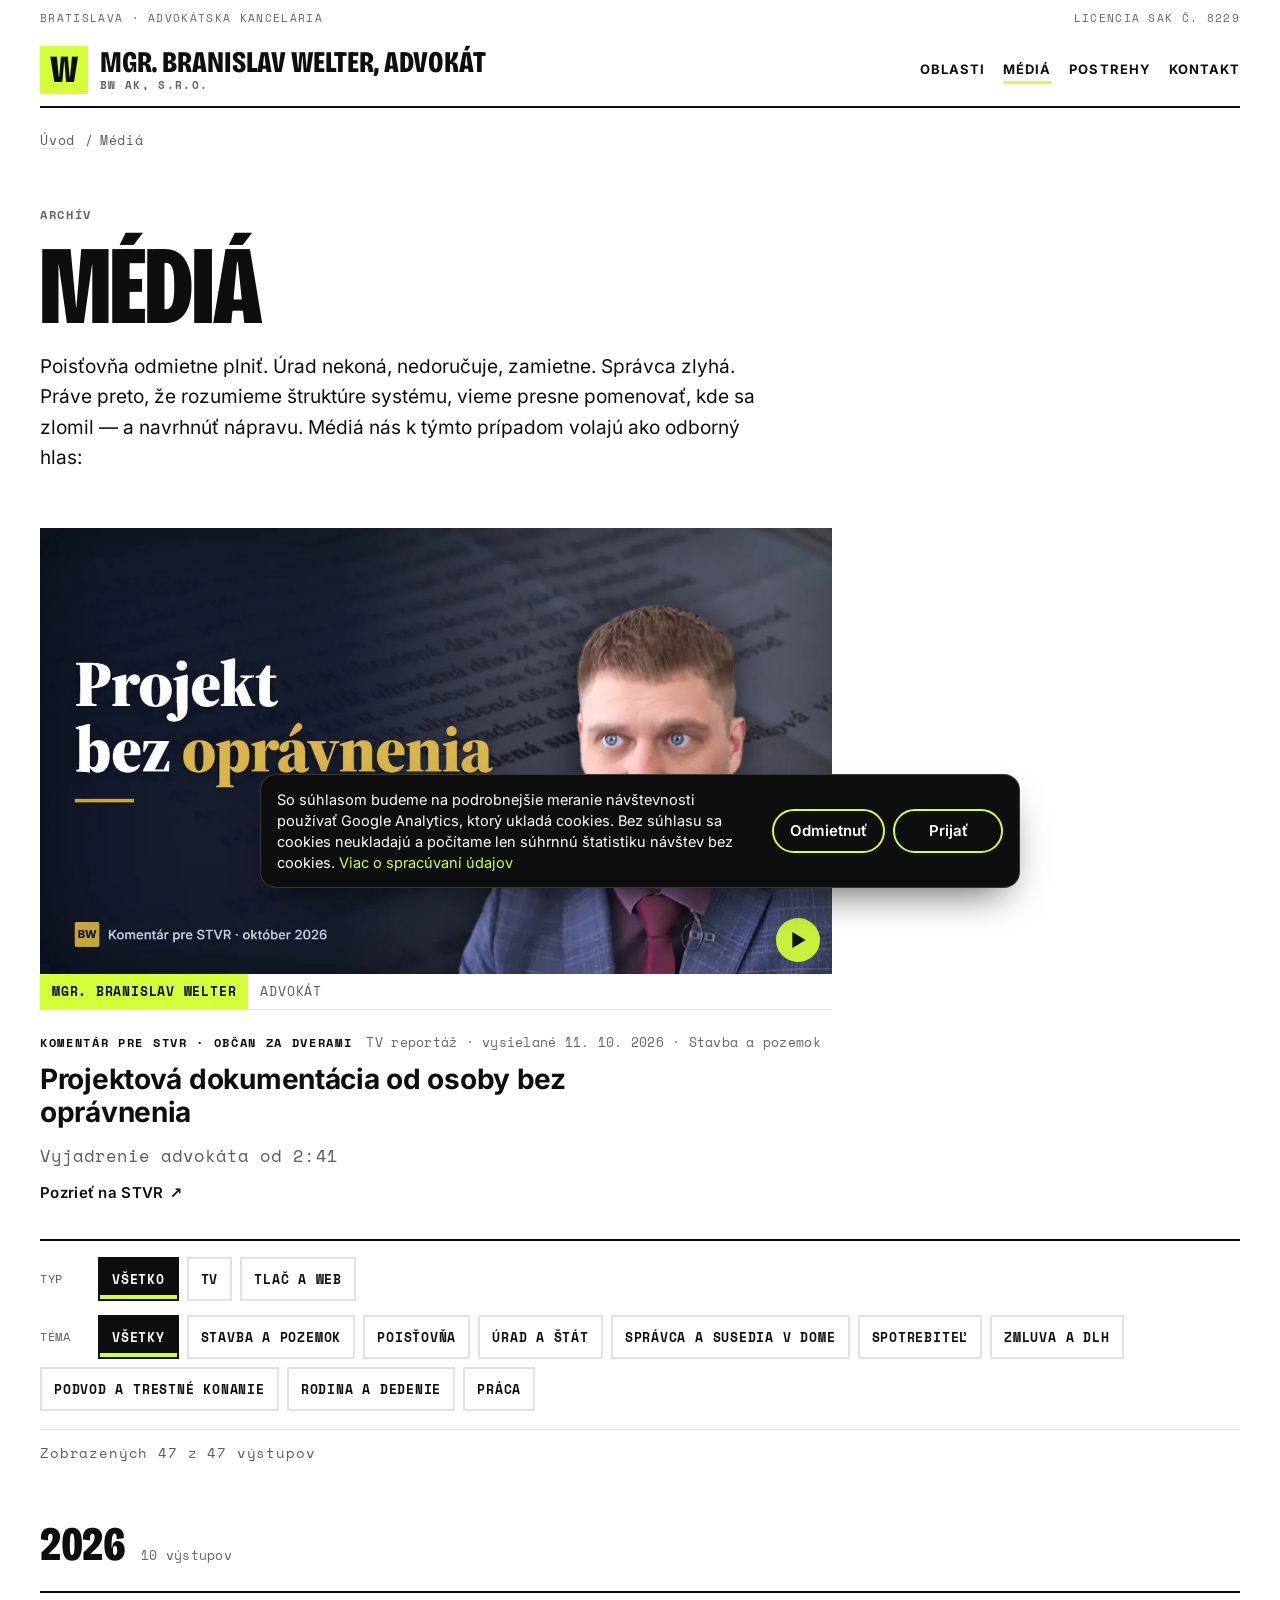
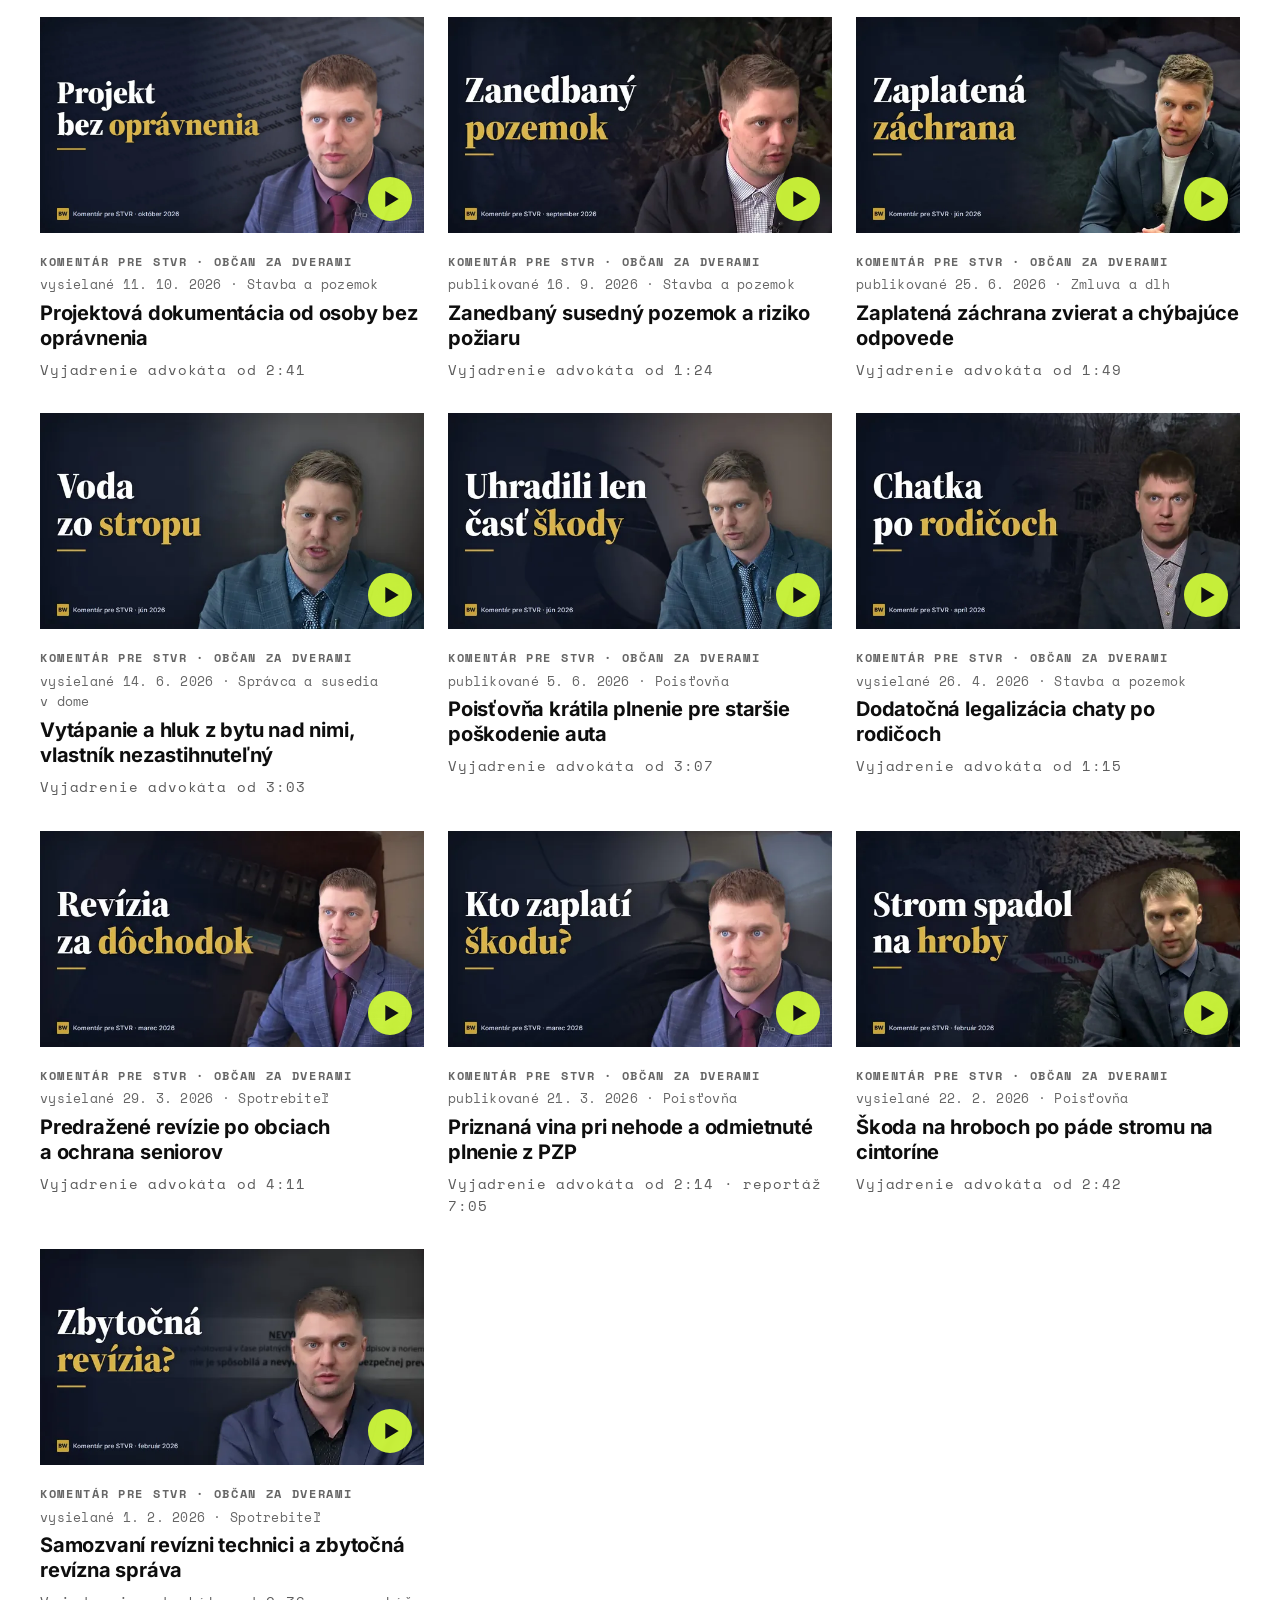
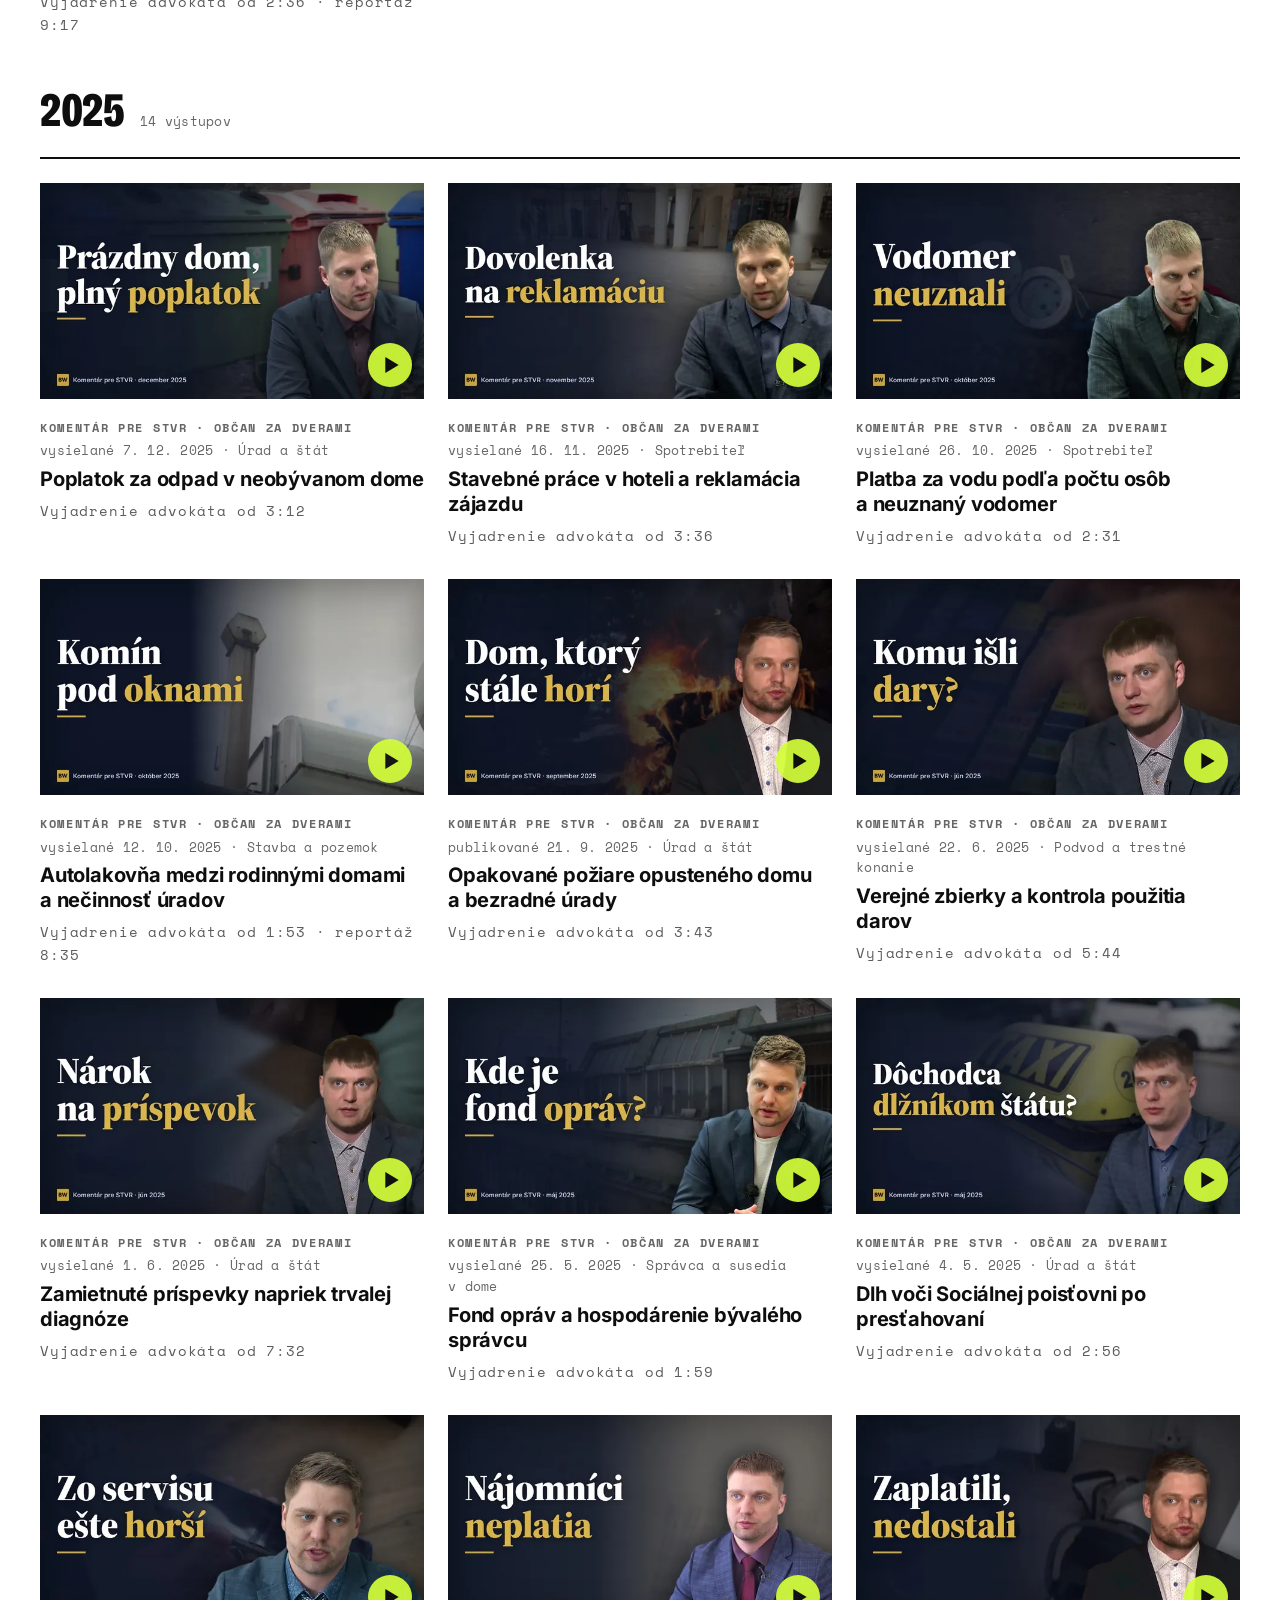
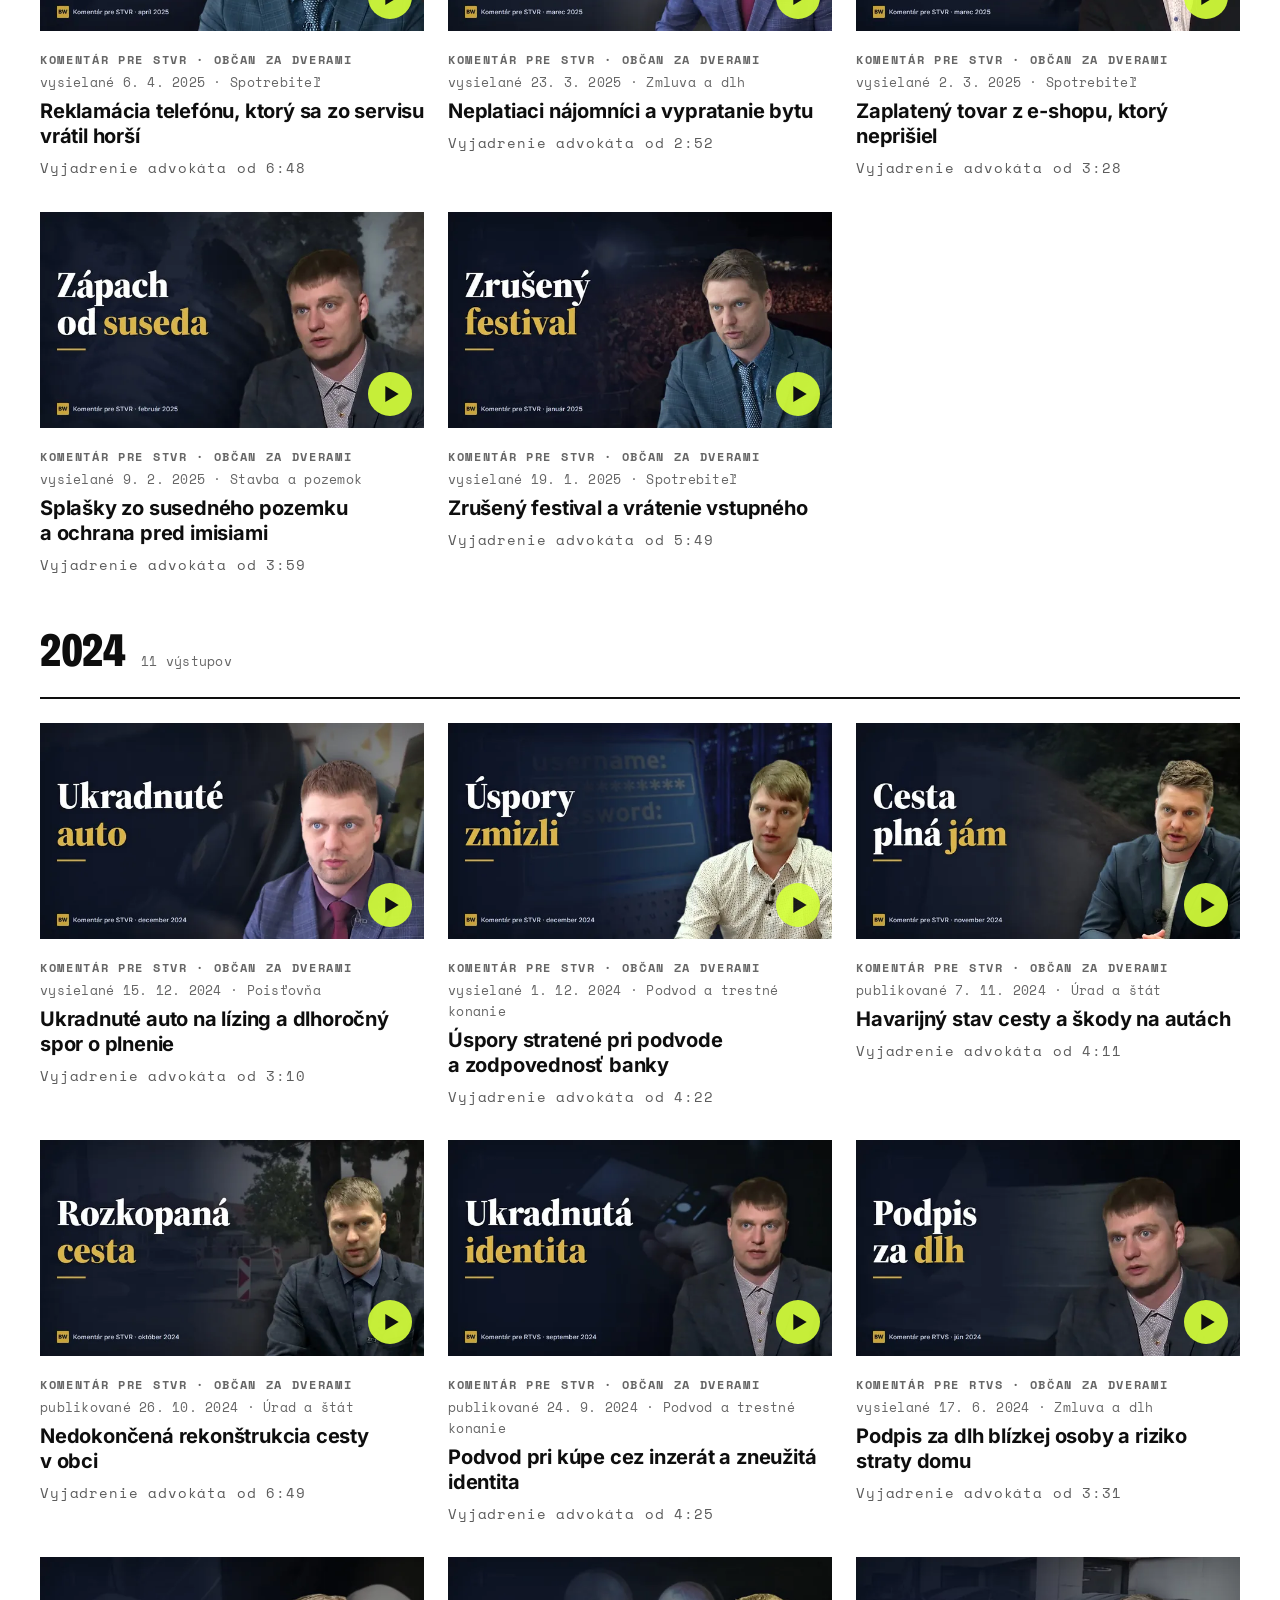
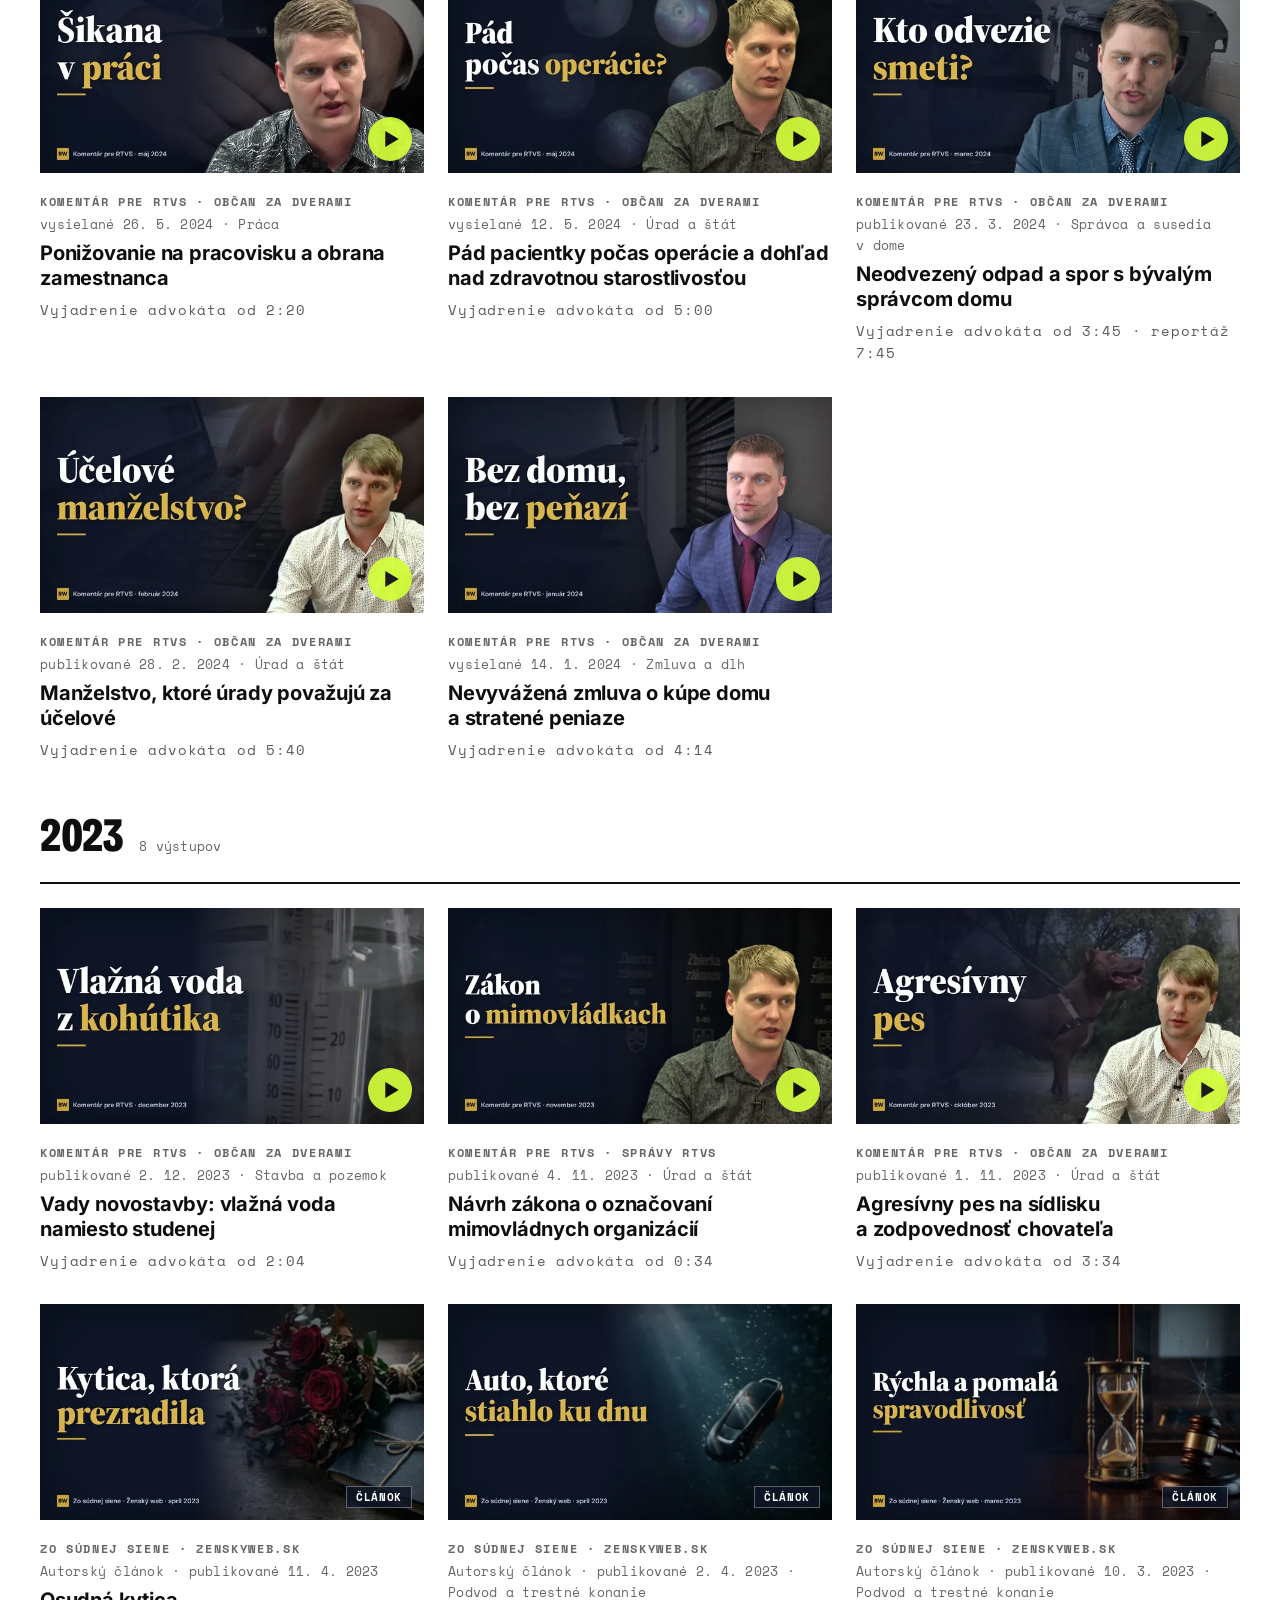
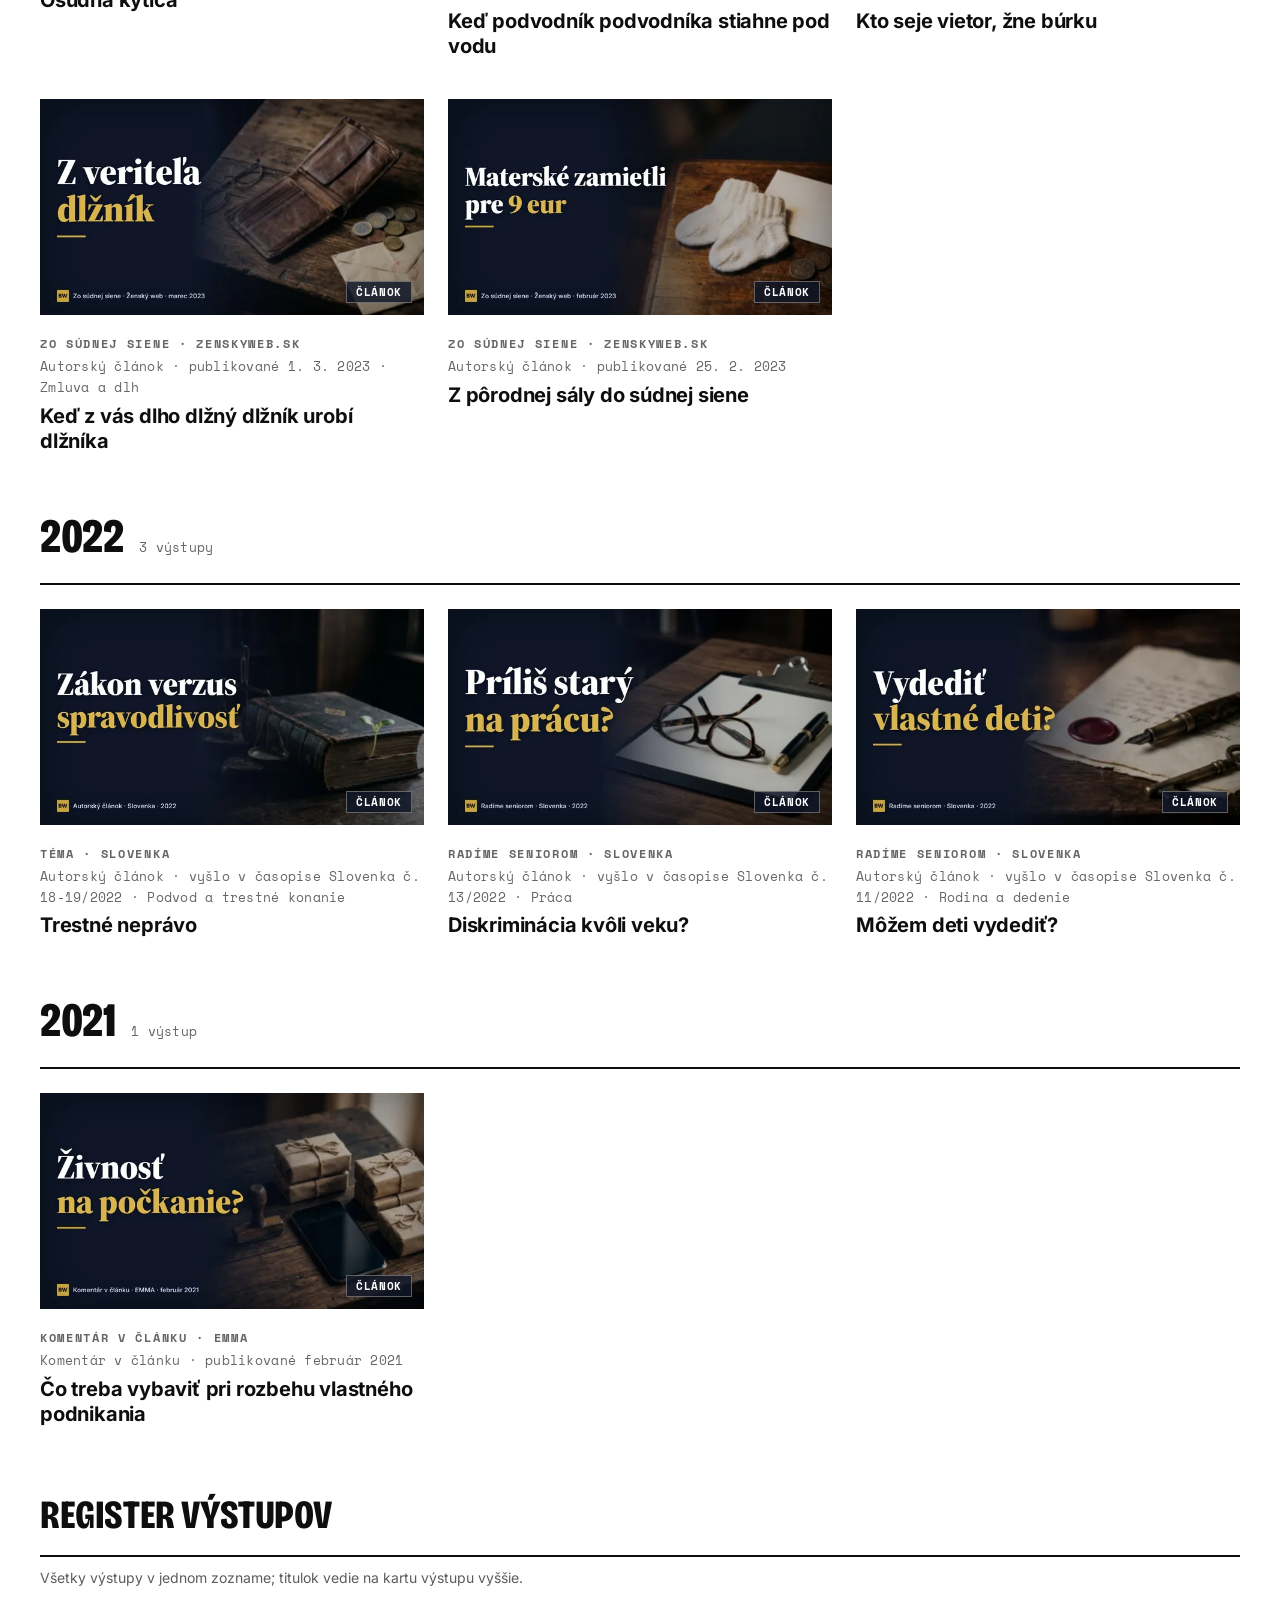
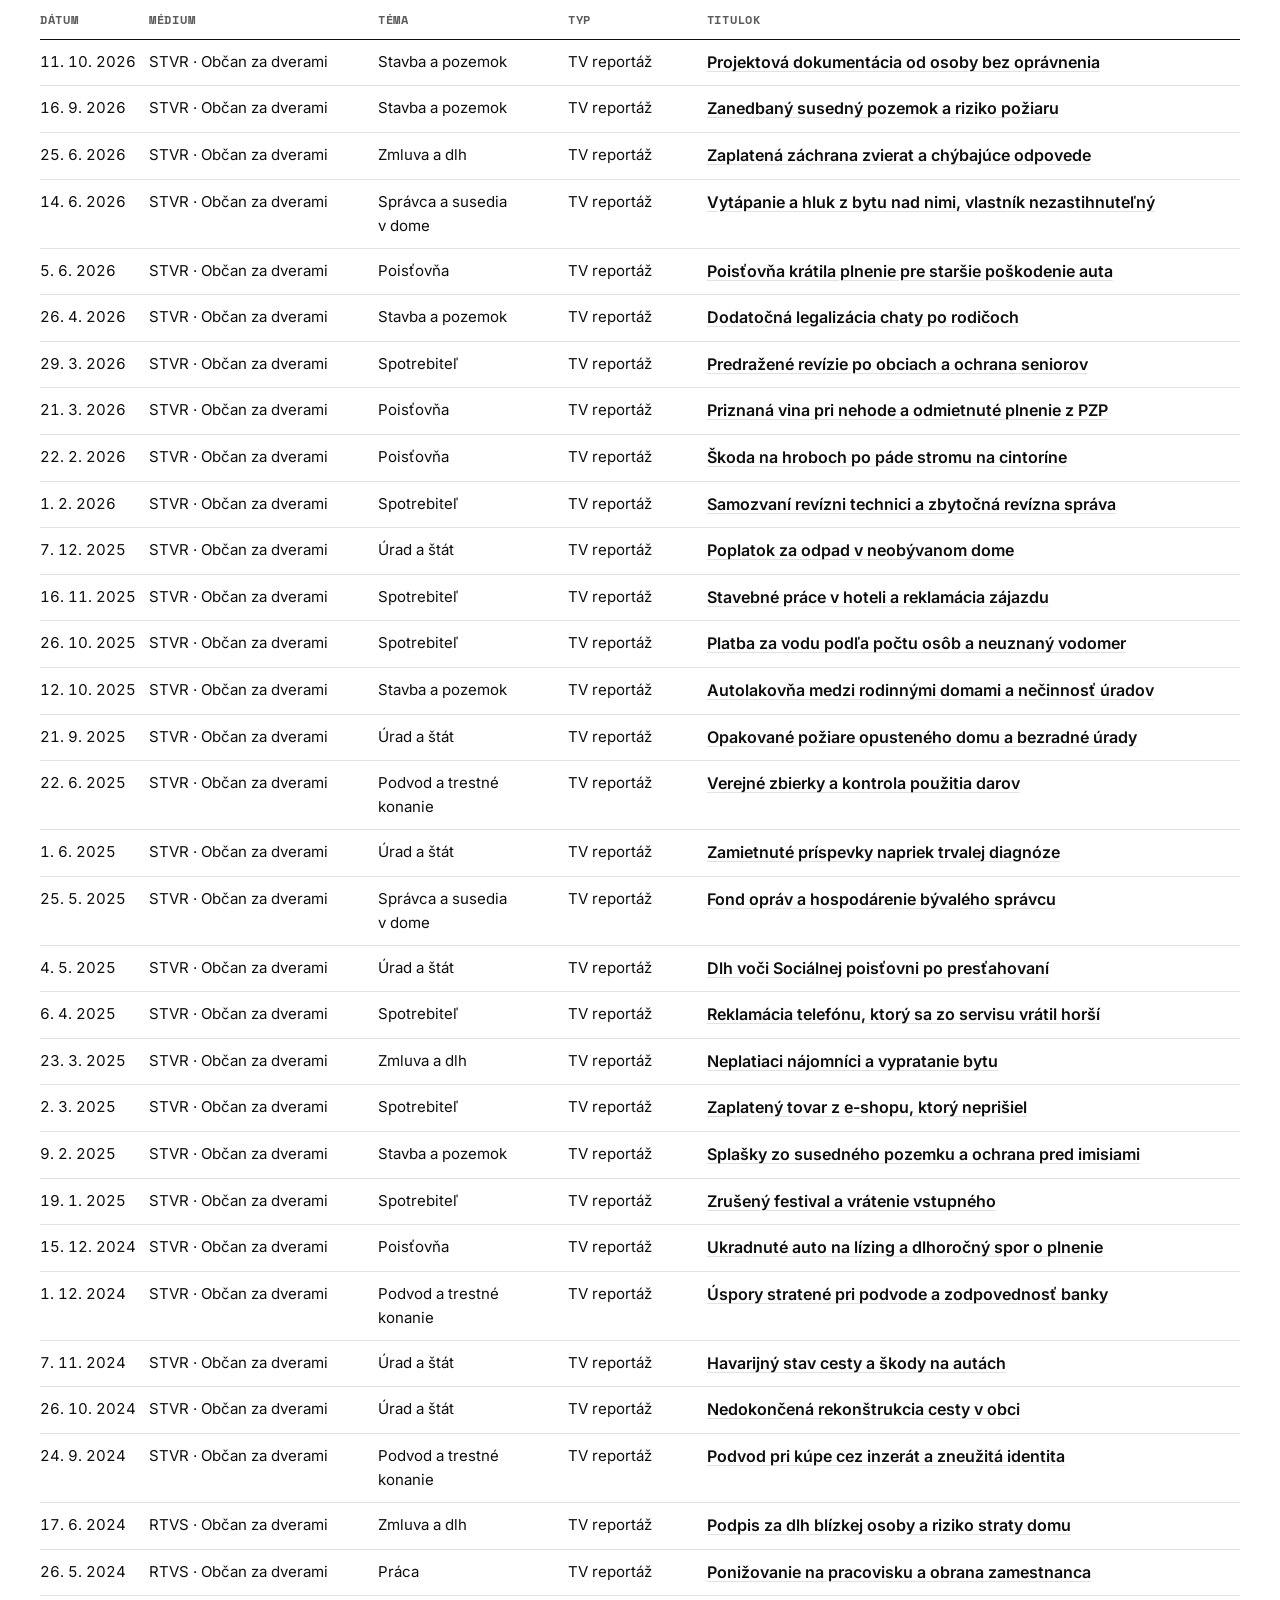
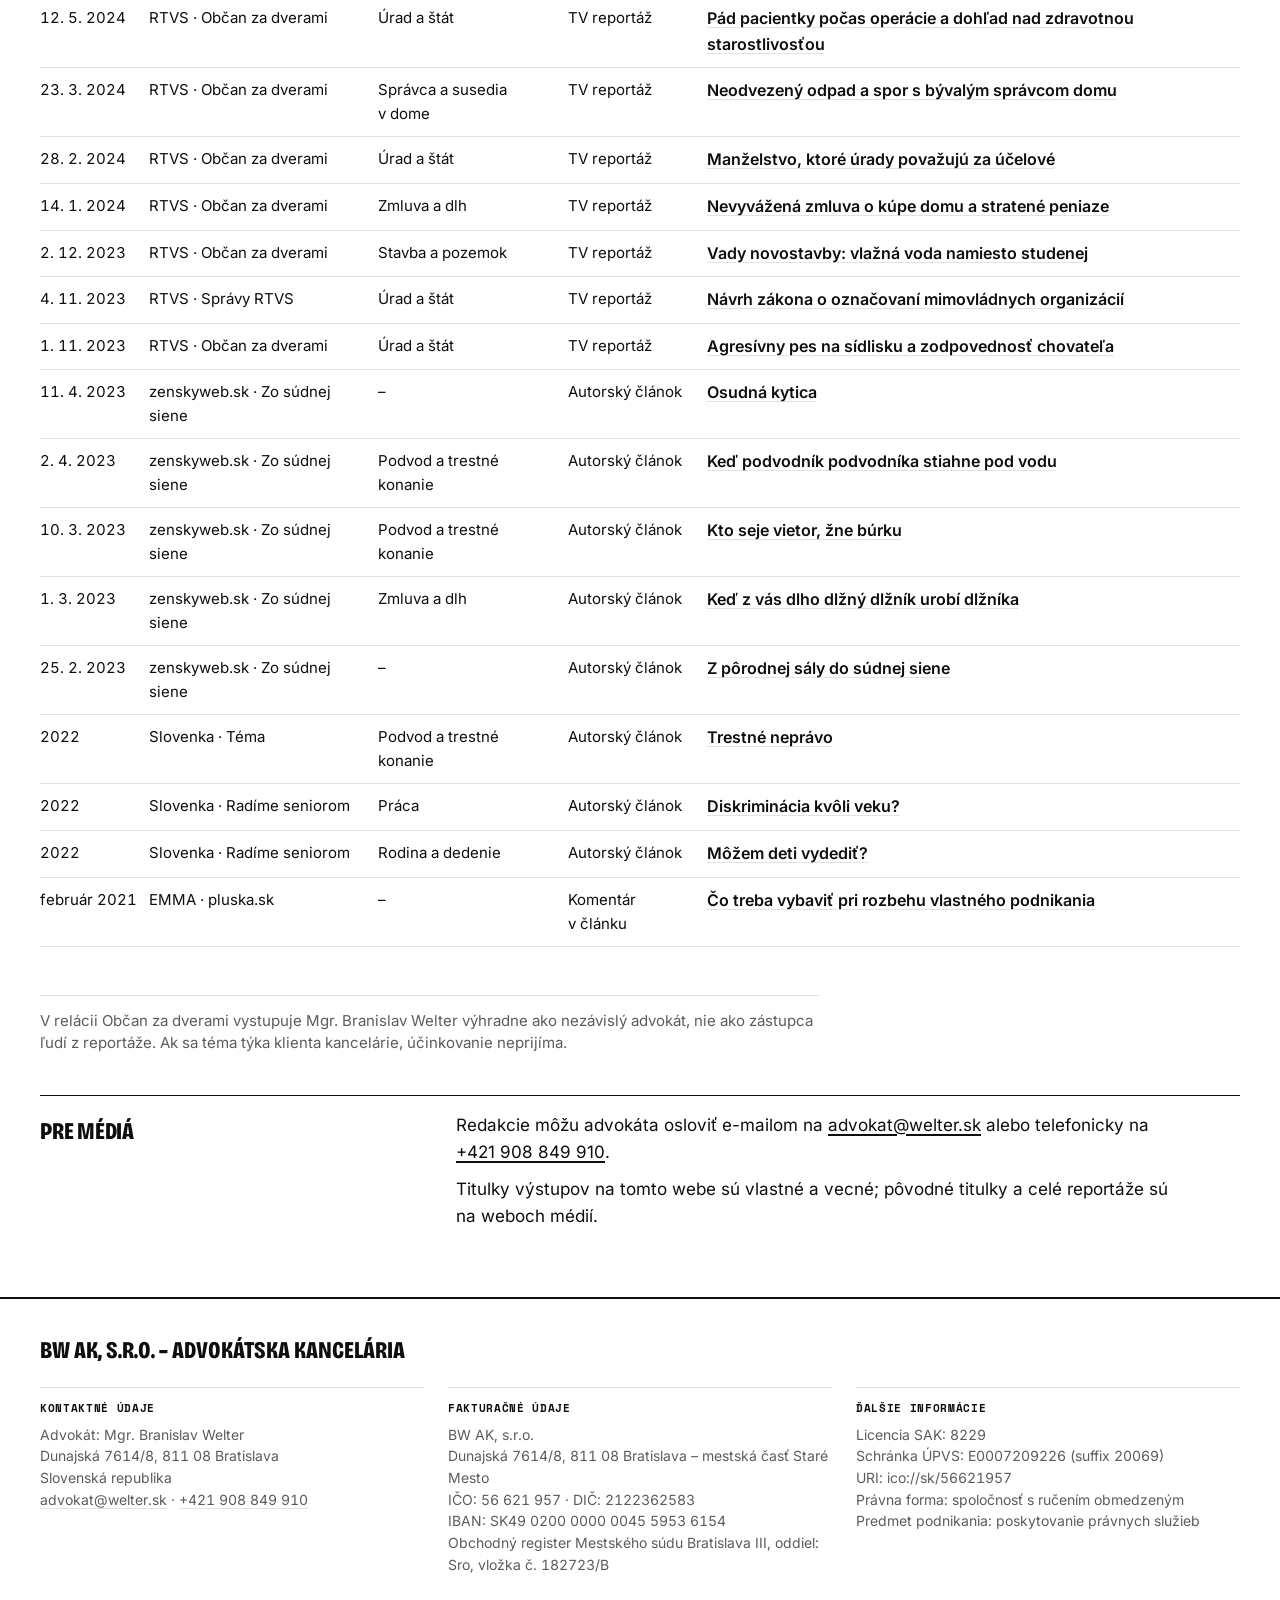
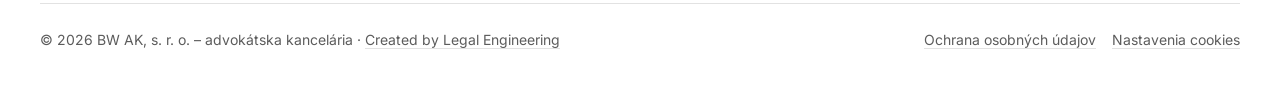
==== commit 0dd503bb: "Redizajn podľa Brand v1 (náhľad, nenasadzovať) Biele pozadie, úzke verzálky Bricolage na titulky, In" ====
--- a/media/index.html
+++ b/media/index.html
@@ -16,17 +16,17 @@
 <meta property="og:image:width" content="1200">
 <meta property="og:image:height" content="630">
 <meta name="twitter:card" content="summary_large_image">
-<meta name="theme-color" content="#F6F3EC">
-<link rel="preload" href="/assets/fonts/Newsreader-normal-latin.woff2" as="font" type="font/woff2" crossorigin>
-<link rel="preload" href="/assets/fonts/Newsreader-normal-latin-ext.woff2" as="font" type="font/woff2" crossorigin>
-<link rel="preload" href="/assets/fonts/SourceSans3-normal-latin.woff2" as="font" type="font/woff2" crossorigin>
+<meta name="theme-color" content="#FFFFFF">
+<link rel="preload" href="/assets/fonts/BricolageGrotesque-normal-400-800-latin.woff2" as="font" type="font/woff2" crossorigin>
+<link rel="preload" href="/assets/fonts/BricolageGrotesque-normal-400-800-latin-ext.woff2" as="font" type="font/woff2" crossorigin>
+<link rel="preload" href="/assets/fonts/Inter-normal-400-latin.woff2" as="font" type="font/woff2" crossorigin>
 <link rel="stylesheet" href="/assets/css/fonts.css">
 <link rel="stylesheet" href="/assets/css/site.css">
 <link rel="icon" href="/favicon.svg" type="image/svg+xml">
 <link rel="alternate" type="application/rss+xml" title="Postrehy – welter.sk" href="/feed.xml">
 <script type="application/ld+json">{"@context":"https://schema.org","@graph":[{"@type":"CollectionPage","@id":"https://www.welter.sk/media/#webpage","url":"https://www.welter.sk/media/","name":"Médiá – archív výstupov","isPartOf":{"@id":"https://www.welter.sk/#website"},"about":{"@id":"https://www.welter.sk/#branislav-welter"},"inLanguage":"sk","mainEntity":{"@type":"ItemList","numberOfItems":47,"itemListElement":[{"@type":"ListItem","position":1,"item":{"@type":"VideoObject","@id":"https://www.welter.sk/media/#stvr-2026-10-11-projekty-bez-opravnenia","name":"Projektová dokumentácia od osoby bez oprávnenia","description":"Komentár advokáta Mgr. Branislava Weltera v relácii Občan za dverami (STVR), téma: Stavba a pozemok.","thumbnailUrl":"https://www.welter.sk/img/media/stvr/stvr-2026-10-11-projekty-bez-opravnenia.jpg","uploadDate":"2026-10-11","url":"https://spravy.stvr.sk/2026/10/za-projekty-zaplatili-stavat-podla-nich-nemohli-zivnostnicka-uvadzala-ako-projektanta-zosnuleho-otca/","inLanguage":"sk","publisher":{"@type":"Organization","name":"STVR"},"isPartOf":{"@type":"TVSeries","name":"Občan za dverami"},"mentions":{"@id":"https://www.welter.sk/#branislav-welter"},"embedUrl":"https://www.youtube-nocookie.com/embed/LLW8wCjlLkw"}},{"@type":"ListItem","position":2,"item":{"@type":"VideoObject","@id":"https://www.welter.sk/media/#stvr-2026-09-16-zanedbany-pozemok","name":"Zanedbaný susedný pozemok a riziko požiaru","description":"Komentár advokáta Mgr. Branislava Weltera v relácii Občan za dverami (STVR), téma: Stavba a pozemok.","thumbnailUrl":"https://www.welter.sk/img/media/stvr/stvr-2026-09-16-zanedbany-pozemok.jpg","uploadDate":"2026-09-16","url":"https://spravy.stvr.sk/2026/09/pani-annu-trapi-susedov-zanedbany-pozemok-nepokoseny-porast-zvysuje-aj-riziko-poziarov/","inLanguage":"sk","publisher":{"@type":"Organization","name":"STVR"},"isPartOf":{"@type":"TVSeries","name":"Občan za dverami"},"mentions":{"@id":"https://www.welter.sk/#branislav-welter"}}},{"@type":"ListItem","position":3,"item":{"@type":"VideoObject","@id":"https://www.welter.sk/media/#stvr-2026-06-25-zachrana-maciek","name":"Zaplatená záchrana zvierat a chýbajúce odpovede","description":"Komentár advokáta Mgr. Branislava Weltera v relácii Občan za dverami (STVR), téma: Zmluva a dlh.","thumbnailUrl":"https://www.welter.sk/img/media/stvr/stvr-2026-06-25-zachrana-maciek.jpg","uploadDate":"2026-06-25","url":"https://spravy.stvr.sk/2026/06/za-zachranu-maciek-zaplatila-tisicky-eur-o-tri-roky-neskor-pani-gayane-marne-patra-po-zvieratach-aj-odpovediach/","inLanguage":"sk","publisher":{"@type":"Organization","name":"STVR"},"isPartOf":{"@type":"TVSeries","name":"Občan za dverami"},"mentions":{"@id":"https://www.welter.sk/#branislav-welter"},"embedUrl":"https://www.youtube-nocookie.com/embed/1fujS0hXHpI"}},{"@type":"ListItem","position":4,"item":{"@type":"VideoObject","@id":"https://www.welter.sk/media/#stvr-2026-06-14-vytapanie-susedia","name":"Vytápanie a hluk z bytu nad nimi, vlastník nezastihnuteľný","description":"Komentár advokáta Mgr. Branislava Weltera v relácii Občan za dverami (STVR), téma: Správca a susedia v dome.","thumbnailUrl":"https://www.welter.sk/img/media/stvr/stvr-2026-06-14-vytapanie-susedia.jpg","uploadDate":"2026-06-14","url":"https://spravy.stvr.sk/2026/06/rodine-z-trnavy-vytapanim-a-hlukom-strpcuju-zivot-susedia-nad-nimi-majitela-bytu-sa-marne-snazia-dopatrat/","inLanguage":"sk","publisher":{"@type":"Organization","name":"STVR"},"isPartOf":{"@type":"TVSeries","name":"Občan za dverami"},"mentions":{"@id":"https://www.welter.sk/#branislav-welter"},"embedUrl":"https://www.youtube-nocookie.com/embed/smitFzi3HX8"}},{"@type":"ListItem","position":5,"item":{"@type":"VideoObject","@id":"https://www.welter.sk/media/#stvr-2026-04-15-auto-poskodene-skodova-udalost","name":"Poisťovňa krátila plnenie pre staršie poškodenie auta","description":"Komentár advokáta Mgr. Branislava Weltera v relácii Občan za dverami (STVR), téma: Poisťovňa.","thumbnailUrl":"https://www.welter.sk/img/media/stvr/stvr-2026-04-15-auto-poskodene-skodova-udalost.jpg","uploadDate":"2026-06-05","url":"https://spravy.stvr.sk/2026/06/nehodu-nezavinil-napriek-tomu-mu-uhradili-len-cast-skody-starsi-skrabanec-si-musel-opravit-zo-svojho/","inLanguage":"sk","publisher":{"@type":"Organization","name":"STVR"},"isPartOf":{"@type":"TVSeries","name":"Občan za dverami"},"mentions":{"@id":"https://www.welter.sk/#branislav-welter"},"embedUrl":"https://www.youtube-nocookie.com/embed/ejLD16sp7DE"}},{"@type":"ListItem","position":6,"item":{"@type":"VideoObject","@id":"https://www.welter.sk/media/#stvr-2026-04-24-amnestia-chatka","name":"Dodatočná legalizácia chaty po rodičoch","description":"Komentár advokáta Mgr. Branislava Weltera v relácii Občan za dverami (STVR), téma: Stavba a pozemok.","thumbnailUrl":"https://www.welter.sk/img/media/stvr/stvr-2026-04-24-amnestia-chatka.jpg","uploadDate":"2026-04-26","url":"https://spravy.stvr.sk/2026/04/chatu-po-rodicoch-nemozu-zdedit-legalizacia-stavby-ktoru-postavili-bez-povolenia-sa-pre-pani-annu-zmenila-na-boj-s-uradmi/","inLanguage":"sk","publisher":{"@type":"Organization","name":"STVR"},"isPartOf":{"@type":"TVSeries","name":"Občan za dverami"},"mentions":{"@id":"https://www.welter.sk/#branislav-welter"},"embedUrl":"https://www.youtube-nocookie.com/embed/iAjWZVGbglY"}},{"@type":"ListItem","position":7,"item":{"@type":"VideoObject","@id":"https://www.welter.sk/media/#stvr-2026-03-29-predrazene-revizie","name":"Predražené revízie po obciach a ochrana seniorov","description":"Komentár advokáta Mgr. Branislava Weltera v relácii Občan za dverami (STVR), téma: Spotrebiteľ.","thumbnailUrl":"https://www.welter.sk/img/media/stvr/stvr-2026-03-29-predrazene-revizie.jpg","uploadDate":"2026-03-29","url":"https://spravy.stvr.sk/2026/03/nepoctivi-ale-za-to-drahi-revizni-technici-uraduju-po-obciach-seniorka-im-za-zbytocny-papier-musela-dat-vacsinu-svojho-dochodku/","inLanguage":"sk","publisher":{"@type":"Organization","name":"STVR"},"isPartOf":{"@type":"TVSeries","name":"Občan za dverami"},"mentions":{"@id":"https://www.welter.sk/#branislav-welter"},"embedUrl":"https://www.youtube-nocookie.com/embed/1LWX5EJZHzQ"}},{"@type":"ListItem","position":8,"item":{"@type":"VideoObject","@id":"https://www.welter.sk/media/#stvr-2026-03-21-banovce-dodavka-poistovna","name":"Priznaná vina pri nehode a odmietnuté plnenie z PZP","description":"Komentár advokáta Mgr. Branislava Weltera v relácii Občan za dverami (STVR), téma: Poisťovňa.","thumbnailUrl":"https://www.welter.sk/img/media/stvr/stvr-2026-03-21-banovce-dodavka-poistovna.jpg","uploadDate":"2026-03-21","url":"https://spravy.stvr.sk/2026/03/situacia-okolo-zrazky-dvoch-aut-sa-zdala-byt-jasna-vinnik-sa-priznal-poistovna-vsak-opravu-nepreplati/","inLanguage":"sk","publisher":{"@type":"Organization","name":"STVR"},"isPartOf":{"@type":"TVSeries","name":"Občan za dverami"},"mentions":{"@id":"https://www.welter.sk/#branislav-welter"},"embedUrl":"https://www.youtube-nocookie.com/embed/eopNIuRmhwk","duration":"PT7M5S"}},{"@type":"ListItem","position":9,"item":{"@type":"VideoObject","@id":"https://www.welter.sk/media/#stvr-2026-02-27-nahrobne-kamene-trencin","name":"Škoda na hroboch po páde stromu na cintoríne","description":"Komentár advokáta Mgr. Branislava Weltera v relácii Občan za dverami (STVR), téma: Poisťovňa.","thumbnailUrl":"https://www.welter.sk/img/media/stvr/stvr-2026-02-27-nahrobne-kamene-trencin.jpg","uploadDate":"2026-02-22","url":"https://spravy.stvr.sk/2026/02/nahrobne-kamene-na-mestskom-cintorine-v-trencine-poskodil-spadnuty-strom-poistovna-ani-mesto-skodu-nepreplatia/","inLanguage":"sk","publisher":{"@type":"Organization","name":"STVR"},"isPartOf":{"@type":"TVSeries","name":"Občan za dverami"},"mentions":{"@id":"https://www.welter.sk/#branislav-welter"},"embedUrl":"https://www.youtube-nocookie.com/embed/RDEYLvvI9Fk"}},{"@type":"ListItem","position":10,"item":{"@type":"VideoObject","@id":"https://www.welter.sk/media/#stvr-2026-02-08-samozvani-revizni-technici","name":"Samozvaní revízni technici a zbytočná revízna správa","description":"Komentár advokáta Mgr. Branislava Weltera v relácii Občan za dverami (STVR), téma: Spotrebiteľ.","thumbnailUrl":"https://www.welter.sk/img/media/stvr/stvr-2026-02-08-samozvani-revizni-technici.jpg","uploadDate":"2026-02-01","url":"https://spravy.stvr.sk/2026/02/pozor-na-samozvanych-reviznych-technikov-zaklopali-aj-u-jana-po-ich-navsteve-mu-zostal-zbytocny-papier-za-stovky-eur/","inLanguage":"sk","publisher":{"@type":"Organization","name":"STVR"},"isPartOf":{"@type":"TVSeries","name":"Občan za dverami"},"mentions":{"@id":"https://www.welter.sk/#branislav-welter"},"embedUrl":"https://www.youtube-nocookie.com/embed/rZn0cQVcOSI","duration":"PT9M17S"}},{"@type":"ListItem","position":11,"item":{"@type":"VideoObject","@id":"https://www.welter.sk/media/#stvr-2025-12-07-poplatok-za-odpad","name":"Poplatok za odpad v neobývanom dome","description":"Komentár advokáta Mgr. Branislava Weltera v relácii Občan za dverami (STVR), téma: Úrad a štát.","thumbnailUrl":"https://www.welter.sk/img/media/stvr/stvr-2025-12-07-poplatok-za-odpad.jpg","uploadDate":"2025-12-07","url":"https://spravy.stvr.sk/2025/12/poplatky-za-smeti-v-prazdnom-dome-onkologicky-chora-dochodkyna-musi-zaplatit-plnu-sumu-obec-jej-odmieta-dat-vynimku/","inLanguage":"sk","publisher":{"@type":"Organization","name":"STVR"},"isPartOf":{"@type":"TVSeries","name":"Občan za dverami"},"mentions":{"@id":"https://www.welter.sk/#branislav-welter"},"embedUrl":"https://www.youtube-nocookie.com/embed/WYvpBnAyimA"}},{"@type":"ListItem","position":12,"item":{"@type":"VideoObject","@id":"https://www.welter.sk/media/#stvr-2025-09-19-reklamacia-dovolenka","name":"Stavebné práce v hoteli a reklamácia zájazdu","description":"Komentár advokáta Mgr. Branislava Weltera v relácii Občan za dverami (STVR), téma: Spotrebiteľ.","thumbnailUrl":"https://www.welter.sk/img/media/stvr/stvr-2025-09-19-reklamacia-dovolenka.jpg","uploadDate":"2025-11-16","url":"https://spravy.stvr.sk/2025/11/isiel-do-egypta-no-skoncil-na-malte-dovolenka-pana-romana-nedopadla-podla-predstav-v-hoteli-ich-zaskocili-stavebne-prace/","inLanguage":"sk","publisher":{"@type":"Organization","name":"STVR"},"isPartOf":{"@type":"TVSeries","name":"Občan za dverami"},"mentions":{"@id":"https://www.welter.sk/#branislav-welter"},"embedUrl":"https://www.youtube-nocookie.com/embed/BqDPQK600wo"}},{"@type":"ListItem","position":13,"item":{"@type":"VideoObject","@id":"https://www.welter.sk/media/#stvr-2025-10-26-vodomer-platba-za-vodu","name":"Platba za vodu podľa počtu osôb a neuznaný vodomer","description":"Komentár advokáta Mgr. Branislava Weltera v relácii Občan za dverami (STVR), téma: Spotrebiteľ.","thumbnailUrl":"https://www.welter.sk/img/media/stvr/stvr-2025-10-26-vodomer-platba-za-vodu.jpg","uploadDate":"2025-10-26","url":"https://spravy.stvr.sk/2025/10/pani-hermina-vodu-plati-aj-za-dcery-ktore-doma-nebyvaju-vodarenska-spolocnost-neakceptuje-jej-vodomer/","inLanguage":"sk","publisher":{"@type":"Organization","name":"STVR"},"isPartOf":{"@type":"TVSeries","name":"Občan za dverami"},"mentions":{"@id":"https://www.welter.sk/#branislav-welter"},"embedUrl":"https://www.youtube-nocookie.com/embed/q4RSIWlJPww"}},{"@type":"ListItem","position":14,"item":{"@type":"VideoObject","@id":"https://www.welter.sk/media/#stvr-2025-10-dunajska-luzna-autolakovna","name":"Autolakovňa medzi rodinnými domami a nečinnosť úradov","description":"Komentár advokáta Mgr. Branislava Weltera v relácii Občan za dverami (STVR), téma: Stavba a pozemok.","thumbnailUrl":"https://www.welter.sk/img/media/stvr/stvr-2025-10-dunajska-luzna-autolakovna.jpg","uploadDate":"2025-10-12","url":"https://spravy.stvr.sk/2025/10/medzi-rodinnymi-domami-v-dunajskej-luznej-sa-nachadza-autolakovna-susedia-su-nestastni-za-jej-zrusenie-bojuju-uz-roky/","inLanguage":"sk","publisher":{"@type":"Organization","name":"STVR"},"isPartOf":{"@type":"TVSeries","name":"Občan za dverami"},"mentions":{"@id":"https://www.welter.sk/#branislav-welter"},"embedUrl":"https://www.youtube-nocookie.com/embed/QFgbinEJvbk","duration":"PT8M35S"}},{"@type":"ListItem","position":15,"item":{"@type":"VideoObject","@id":"https://www.welter.sk/media/#stvr-2025-09-21-opakovane-poziare-domu","name":"Opakované požiare opusteného domu a bezradné úrady","description":"Komentár advokáta Mgr. Branislava Weltera v relácii Občan za dverami (STVR), téma: Úrad a štát.","thumbnailUrl":"https://www.welter.sk/img/media/stvr/stvr-2025-09-21-opakovane-poziare-domu.jpg","uploadDate":"2025-09-21","url":"https://spravy.stvr.sk/2025/09/dom-uprostred-podunajskych-biskupic-hori-aj-niekolkokrat-do-tyzdna-urady-aj-policia-problem-nedokazu-vyriesit/","inLanguage":"sk","publisher":{"@type":"Organization","name":"STVR"},"isPartOf":{"@type":"TVSeries","name":"Občan za dverami"},"mentions":{"@id":"https://www.welter.sk/#branislav-welter"},"embedUrl":"https://www.youtube-nocookie.com/embed/n02Mse6WuPc"}},{"@type":"ListItem","position":16,"item":{"@type":"VideoObject","@id":"https://www.welter.sk/media/#stvr-2025-06-22-zbierky-darcovia","name":"Verejné zbierky a kontrola použitia darov","description":"Komentár advokáta Mgr. Branislava Weltera v relácii Občan za dverami (STVR), téma: Podvod a trestné konanie.","thumbnailUrl":"https://www.welter.sk/img/media/stvr/stvr-2025-06-22-zbierky-darcovia.jpg","uploadDate":"2025-06-22","url":"https://spravy.stvr.sk/2025/06/z-financnych-darov-pre-chorych-a-ludi-v-nudzi-si-spravila-biznis-zakladatelka-oz-vyzbierala-cez-milion-eur-kde-vsak-skoncili/","inLanguage":"sk","publisher":{"@type":"Organization","name":"STVR"},"isPartOf":{"@type":"TVSeries","name":"Občan za dverami"},"mentions":{"@id":"https://www.welter.sk/#branislav-welter"},"embedUrl":"https://www.youtube-nocookie.com/embed/18pd-I0R5pE"}},{"@type":"ListItem","position":17,"item":{"@type":"VideoObject","@id":"https://www.welter.sk/media/#stvr-2025-06-01-zamietnute-prispevky","name":"Zamietnuté príspevky napriek trvalej diagnóze","description":"Komentár advokáta Mgr. Branislava Weltera v relácii Občan za dverami (STVR), téma: Úrad a štát.","thumbnailUrl":"https://www.welter.sk/img/media/stvr/stvr-2025-06-01-zamietnute-prispevky.jpg","uploadDate":"2025-06-01","url":"https://spravy.stvr.sk/2025/06/zazracne-vylieceni-z-autizmu-rodine-zamietli-davky-pre-dvoch-synov-s-diagnozou-jeden-z-nich-ju-podla-uradov-moze-predstierat/","inLanguage":"sk","publisher":{"@type":"Organization","name":"STVR"},"isPartOf":{"@type":"TVSeries","name":"Občan za dverami"},"mentions":{"@id":"https://www.welter.sk/#branislav-welter"},"embedUrl":"https://www.youtube-nocookie.com/embed/XZ_zjqdrgcc"}},{"@type":"ListItem","position":18,"item":{"@type":"VideoObject","@id":"https://www.welter.sk/media/#stvr-2025-05-25-fond-oprav-spravca","name":"Fond opráv a hospodárenie bývalého správcu","description":"Komentár advokáta Mgr. Branislava Weltera v relácii Občan za dverami (STVR), téma: Správca a susedia v dome.","thumbnailUrl":"https://www.welter.sk/img/media/stvr/stvr-2025-05-25-fond-oprav-spravca.jpg","uploadDate":"2025-05-25","url":"https://spravy.stvr.sk/2025/05/do-oprav-kazdorocne-prispievali-no-investicie-nevideli-majitelov-bytov-trapi-podozrive-spravanie-byvaleho-spravcu/","inLanguage":"sk","publisher":{"@type":"Organization","name":"STVR"},"isPartOf":{"@type":"TVSeries","name":"Občan za dverami"},"mentions":{"@id":"https://www.welter.sk/#branislav-welter"},"embedUrl":"https://www.youtube-nocookie.com/embed/kIbpjqzOMCw"}},{"@type":"ListItem","position":19,"item":{"@type":"VideoObject","@id":"https://www.welter.sk/media/#stvr-2025-05-04-socialna-poistovna-dlh","name":"Dlh voči Sociálnej poisťovni po presťahovaní","description":"Komentár advokáta Mgr. Branislava Weltera v relácii Občan za dverami (STVR), téma: Úrad a štát.","thumbnailUrl":"https://www.welter.sk/img/media/stvr/stvr-2025-05-04-socialna-poistovna-dlh.jpg","uploadDate":"2025-05-04","url":"https://spravy.stvr.sk/2025/05/pan-oto-si-chcel-na-dochodku-privyrobit-no-stal-sa-dlznikom-statu-problem-nastal-ked-sa-prestahoval/","inLanguage":"sk","publisher":{"@type":"Organization","name":"STVR"},"isPartOf":{"@type":"TVSeries","name":"Občan za dverami"},"mentions":{"@id":"https://www.welter.sk/#branislav-welter"},"embedUrl":"https://www.youtube-nocookie.com/embed/_FRZMy3xT2s"}},{"@type":"ListItem","position":20,"item":{"@type":"VideoObject","@id":"https://www.welter.sk/media/#stvr-2025-04-06-reklamacia-telefonu","name":"Reklamácia telefónu, ktorý sa zo servisu vrátil horší","description":"Komentár advokáta Mgr. Branislava Weltera v relácii Občan za dverami (STVR), téma: Spotrebiteľ.","thumbnailUrl":"https://www.welter.sk/img/media/stvr/stvr-2025-04-06-reklamacia-telefonu.jpg","uploadDate":"2025-04-06","url":"https://spravy.stvr.sk/2025/04/zo-servisu-sa-pani-daniele-telefon-vratil-este-viac-pokazeny-odbornik-vidi-problem-v-tom-ze-nebol-vyrobeny-pre-slovensky-trh/","inLanguage":"sk","publisher":{"@type":"Organization","name":"STVR"},"isPartOf":{"@type":"TVSeries","name":"Občan za dverami"},"mentions":{"@id":"https://www.welter.sk/#branislav-welter"},"embedUrl":"https://www.youtube-nocookie.com/embed/XE0WhGHXLwY"}},{"@type":"ListItem","position":21,"item":{"@type":"VideoObject","@id":"https://www.welter.sk/media/#stvr-2025-03-23-neplatiaci-najomnici","name":"Neplatiaci nájomníci a vypratanie bytu","description":"Komentár advokáta Mgr. Branislava Weltera v relácii Občan za dverami (STVR), téma: Zmluva a dlh.","thumbnailUrl":"https://www.welter.sk/img/media/stvr/stvr-2025-03-23-neplatiaci-najomnici.jpg","uploadDate":"2025-03-23","url":"https://spravy.stvr.sk/2025/03/uz-rok-im-najomnici-neplatia-no-vystahovat-ich-nedokazu-zakony-totiz-stoja-viac-na-strane-neplaticov/","inLanguage":"sk","publisher":{"@type":"Organization","name":"STVR"},"isPartOf":{"@type":"TVSeries","name":"Občan za dverami"},"mentions":{"@id":"https://www.welter.sk/#branislav-welter"},"embedUrl":"https://www.youtube-nocookie.com/embed/FV1UcgoB6Pk"}},{"@type":"ListItem","position":22,"item":{"@type":"VideoObject","@id":"https://www.welter.sk/media/#stvr-2025-03-02-eshop-nedodany-tovar","name":"Zaplatený tovar z e-shopu, ktorý neprišiel","description":"Komentár advokáta Mgr. Branislava Weltera v relácii Občan za dverami (STVR), téma: Spotrebiteľ.","thumbnailUrl":"https://www.welter.sk/img/media/stvr/stvr-2025-03-02-eshop-nedodany-tovar.jpg","uploadDate":"2025-03-02","url":"https://spravy.stvr.sk/2025/03/za-kociky-zaplatili-no-dodnes-ich-nedostali-peniaze-su-tiez-v-nedohladne-majitela-e-shopu-totiz-nedokazu-kontaktovat/","inLanguage":"sk","publisher":{"@type":"Organization","name":"STVR"},"isPartOf":{"@type":"TVSeries","name":"Občan za dverami"},"mentions":{"@id":"https://www.welter.sk/#branislav-welter"},"embedUrl":"https://www.youtube-nocookie.com/embed/uWHCsjZtTiU"}},{"@type":"ListItem","position":23,"item":{"@type":"VideoObject","@id":"https://www.welter.sk/media/#stvr-2025-02-09-zumpa-sused","name":"Splašky zo susedného pozemku a ochrana pred imisiami","description":"Komentár advokáta Mgr. Branislava Weltera v relácii Občan za dverami (STVR), téma: Stavba a pozemok.","thumbnailUrl":"https://www.welter.sk/img/media/stvr/stvr-2025-02-09-zumpa-sused.jpg","uploadDate":"2025-02-09","url":"https://spravy.stvr.sk/2025/02/obyvatelkam-za-dom-sused-vypusta-splasky-stazuju-sa-na-kalnu-vodu-ktora-sposobuje-zapach/","inLanguage":"sk","publisher":{"@type":"Organization","name":"STVR"},"isPartOf":{"@type":"TVSeries","name":"Občan za dverami"},"mentions":{"@id":"https://www.welter.sk/#branislav-welter"},"embedUrl":"https://www.youtube-nocookie.com/embed/rro49FL0cR0"}},{"@type":"ListItem","position":24,"item":{"@type":"VideoObject","@id":"https://www.welter.sk/media/#stvr-2025-01-19-zruseny-festival","name":"Zrušený festival a vrátenie vstupného","description":"Komentár advokáta Mgr. Branislava Weltera v relácii Občan za dverami (STVR), téma: Spotrebiteľ.","thumbnailUrl":"https://www.welter.sk/img/media/stvr/stvr-2025-01-19-zruseny-festival.jpg","uploadDate":"2025-01-19","url":"https://spravy.stvr.sk/2025/01/tisice-ludi-si-kupili-listky-na-rockovy-festival-po-zruseni-sa-ku-svojim-peniazom-nevedia-dostat/","inLanguage":"sk","publisher":{"@type":"Organization","name":"STVR"},"isPartOf":{"@type":"TVSeries","name":"Občan za dverami"},"mentions":{"@id":"https://www.welter.sk/#branislav-welter"},"embedUrl":"https://www.youtube-nocookie.com/embed/WZtmPKndsHs"}},{"@type":"ListItem","position":25,"item":{"@type":"VideoObject","@id":"https://www.welter.sk/media/#stvr-2024-12-15-ukradnute-auto-lizing","name":"Ukradnuté auto na lízing a dlhoročný spor o plnenie","description":"Komentár advokáta Mgr. Branislava Weltera v relácii Občan za dverami (STVR), téma: Poisťovňa.","thumbnailUrl":"https://www.welter.sk/img/media/stvr/stvr-2024-12-15-ukradnute-auto-lizing.jpg","uploadDate":"2024-12-15","url":"https://spravy.stvr.sk/2024/12/pani-jana-si-kupila-auto-ktore-jej-po-niekolkych-dnoch-ukradli-po-12-rocnom-boji-je-spokojna-iba-poistovna-a-lizingova-spolocnost/","inLanguage":"sk","publisher":{"@type":"Organization","name":"STVR"},"isPartOf":{"@type":"TVSeries","name":"Občan za dverami"},"mentions":{"@id":"https://www.welter.sk/#branislav-welter"},"embedUrl":"https://www.youtube-nocookie.com/embed/gF6rPk_066o"}},{"@type":"ListItem","position":26,"item":{"@type":"VideoObject","@id":"https://www.welter.sk/media/#stvr-2024-12-01-podvod-uspory-banka","name":"Úspory stratené pri podvode a zodpovednosť banky","description":"Komentár advokáta Mgr. Branislava Weltera v relácii Občan za dverami (STVR), téma: Podvod a trestné konanie.","thumbnailUrl":"https://www.welter.sk/img/media/stvr/stvr-2024-12-01-podvod-uspory-banka.jpg","uploadDate":"2024-12-01","url":"https://spravy.stvr.sk/2024/12/klienti-jednej-zo-slovenskych-bank-prisli-o-svoje-uspory-banka-aj-policia-od-toho-davaju-ruky-prec/","inLanguage":"sk","publisher":{"@type":"Organization","name":"STVR"},"isPartOf":{"@type":"TVSeries","name":"Občan za dverami"},"mentions":{"@id":"https://www.welter.sk/#branislav-welter"},"embedUrl":"https://www.youtube-nocookie.com/embed/e2M7WOyuI2U"}},{"@type":"ListItem","position":27,"item":{"@type":"VideoObject","@id":"https://www.welter.sk/media/#stvr-2024-11-07-havarijna-cesta","name":"Havarijný stav cesty a škody na autách","description":"Komentár advokáta Mgr. Branislava Weltera v relácii Občan za dverami (STVR), téma: Úrad a štát.","thumbnailUrl":"https://www.welter.sk/img/media/stvr/stvr-2024-11-07-havarijna-cesta.jpg","uploadDate":"2024-11-07","url":"https://spravy.stvr.sk/2024/11/vodici-na-ceste-pri-obci-most-pri-bratislave-riskuju-skody-na-autach-za-jej-havarijny-stav-nechce-byt-nikto-zodpovedny/","inLanguage":"sk","publisher":{"@type":"Organization","name":"STVR"},"isPartOf":{"@type":"TVSeries","name":"Občan za dverami"},"mentions":{"@id":"https://www.welter.sk/#branislav-welter"},"embedUrl":"https://www.youtube-nocookie.com/embed/TEFDbCjNjXc"}},{"@type":"ListItem","position":28,"item":{"@type":"VideoObject","@id":"https://www.welter.sk/media/#stvr-2024-10-26-rozkopana-cesta","name":"Nedokončená rekonštrukcia cesty v obci","description":"Komentár advokáta Mgr. Branislava Weltera v relácii Občan za dverami (STVR), téma: Úrad a štát.","thumbnailUrl":"https://www.welter.sk/img/media/stvr/stvr-2024-10-26-rozkopana-cesta.jpg","uploadDate":"2024-10-26","url":"https://spravy.stvr.sk/2024/10/dva-roky-prachu-a-hluku-obyvatelia-kostolnej-pri-dunaji-ziadaju-dokoncenie-rozkopanej-cesty/","inLanguage":"sk","publisher":{"@type":"Organization","name":"STVR"},"isPartOf":{"@type":"TVSeries","name":"Občan za dverami"},"mentions":{"@id":"https://www.welter.sk/#branislav-welter"}}},{"@type":"ListItem","position":29,"item":{"@type":"VideoObject","@id":"https://www.welter.sk/media/#rtvs-2024-09-24-inzerat-zneuzita-identita","name":"Podvod pri kúpe cez inzerát a zneužitá identita","description":"Komentár advokáta Mgr. Branislava Weltera v relácii Občan za dverami (STVR), téma: Podvod a trestné konanie.","thumbnailUrl":"https://www.welter.sk/img/media/rtvs/rtvs-2024-09-24-inzerat-zneuzita-identita.jpg","uploadDate":"2024-09-24","url":"https://spravy.stvr.sk/2024/09/pan-cerny-nakupoval-cez-inzerat-novy-telefon-ani-peniaze-nema-a-prisiel-aj-o-svoju-identitu/","inLanguage":"sk","publisher":{"@type":"Organization","name":"STVR"},"isPartOf":{"@type":"TVSeries","name":"Občan za dverami"},"mentions":{"@id":"https://www.welter.sk/#branislav-welter"},"embedUrl":"https://www.youtube-nocookie.com/embed/ZxDZ0Lz-_vE"}},{"@type":"ListItem","position":30,"item":{"@type":"VideoObject","@id":"https://www.welter.sk/media/#rtvs-2024-06-17-rucenie-dom","name":"Podpis za dlh blízkej osoby a riziko straty domu","description":"Komentár advokáta Mgr. Branislava Weltera v relácii Občan za dverami (RTVS), téma: Zmluva a dlh.","thumbnailUrl":"https://www.welter.sk/img/media/rtvs/rtvs-2024-06-17-rucenie-dom.jpg","uploadDate":"2024-06-17","url":"https://spravy.stvr.sk/2024/06/pani-anna-chcela-pomoct-svojej-dcere-neuvazeny-podpis-ju-vsak-moze-pripravit-o-dom-a-pozemky/","inLanguage":"sk","publisher":{"@type":"Organization","name":"RTVS"},"isPartOf":{"@type":"TVSeries","name":"Občan za dverami"},"mentions":{"@id":"https://www.welter.sk/#branislav-welter"},"embedUrl":"https://www.youtube-nocookie.com/embed/umCqkpY6Q80"}},{"@type":"ListItem","position":31,"item":{"@type":"VideoObject","@id":"https://www.welter.sk/media/#rtvs-2024-05-26-sikana-na-pracovisku","name":"Ponižovanie na pracovisku a obrana zamestnanca","description":"Komentár advokáta Mgr. Branislava Weltera v relácii Občan za dverami (RTVS), téma: Práca.","thumbnailUrl":"https://www.welter.sk/img/media/rtvs/rtvs-2024-05-26-sikana-na-pracovisku.jpg","uploadDate":"2024-05-26","url":"https://spravy.stvr.sk/2024/05/ponizovanie-urazky-ci-pridavanie-prace-ako-sa-mozete-branit-pred-nadriadenym/","inLanguage":"sk","publisher":{"@type":"Organization","name":"RTVS"},"isPartOf":{"@type":"TVSeries","name":"Občan za dverami"},"mentions":{"@id":"https://www.welter.sk/#branislav-welter"},"embedUrl":"https://www.youtube-nocookie.com/embed/pc01NPoeWhc"}},{"@type":"ListItem","position":32,"item":{"@type":"VideoObject","@id":"https://www.welter.sk/media/#rtvs-2024-05-12-pad-pocas-operacie","name":"Pád pacientky počas operácie a dohľad nad zdravotnou starostlivosťou","description":"Komentár advokáta Mgr. Branislava Weltera v relácii Občan za dverami (RTVS), téma: Úrad a štát.","thumbnailUrl":"https://www.welter.sk/img/media/rtvs/rtvs-2024-05-12-pad-pocas-operacie.jpg","uploadDate":"2024-05-12","url":"https://spravy.stvr.sk/2024/05/pani-adriana-tvrdi-ze-spadla-z-operacneho-stola-svedecke-vypovede-lekarov-sa-rozchadzaju-k-pravde-sa-nevie-dopatrat/","inLanguage":"sk","publisher":{"@type":"Organization","name":"RTVS"},"isPartOf":{"@type":"TVSeries","name":"Občan za dverami"},"mentions":{"@id":"https://www.welter.sk/#branislav-welter"},"embedUrl":"https://www.youtube-nocookie.com/embed/eVSg8fZ80wQ"}},{"@type":"ListItem","position":33,"item":{"@type":"VideoObject","@id":"https://www.welter.sk/media/#rtvs-2024-03-24-smetisko-bratislava-rukojemnici","name":"Neodvezený odpad a spor s bývalým správcom domu","description":"Komentár advokáta Mgr. Branislava Weltera v relácii Občan za dverami (RTVS), téma: Správca a susedia v dome.","thumbnailUrl":"https://www.welter.sk/img/media/rtvs/rtvs-2024-03-24-smetisko-bratislava-rukojemnici.jpg","uploadDate":"2024-03-23","url":"https://spravy.stvr.sk/2024/03/smetisko-v-centre-bratislavy-obyvatelia-sa-stali-rukojemnikmi-byvaleho-spravcu/","inLanguage":"sk","publisher":{"@type":"Organization","name":"RTVS"},"isPartOf":{"@type":"TVSeries","name":"Občan za dverami"},"mentions":{"@id":"https://www.welter.sk/#branislav-welter"},"embedUrl":"https://www.youtube-nocookie.com/embed/FIkdSiu979w","duration":"PT7M45S"}},{"@type":"ListItem","position":34,"item":{"@type":"VideoObject","@id":"https://www.welter.sk/media/#rtvs-2024-02-28-ucelove-manzelstvo","name":"Manželstvo, ktoré úrady považujú za účelové","description":"Komentár advokáta Mgr. Branislava Weltera v relácii Občan za dverami (RTVS), téma: Úrad a štát.","thumbnailUrl":"https://www.welter.sk/img/media/rtvs/rtvs-2024-02-28-ucelove-manzelstvo.jpg","uploadDate":"2024-02-28","url":"https://spravy.stvr.sk/2024/02/dokopy-ich-dal-i-maiga-urady-ich-manzelstvo-povazuju-za-ucelove-jozef-bojuje-o-spolocny-zivot-s-tehotnou-manzelkou/","inLanguage":"sk","publisher":{"@type":"Organization","name":"RTVS"},"isPartOf":{"@type":"TVSeries","name":"Občan za dverami"},"mentions":{"@id":"https://www.welter.sk/#branislav-welter"},"embedUrl":"https://www.youtube-nocookie.com/embed/EL1VIWfywBI"}},{"@type":"ListItem","position":35,"item":{"@type":"VideoObject","@id":"https://www.welter.sk/media/#rtvs-2024-01-14-nevyvazena-zmluva-dom","name":"Nevyvážená zmluva o kúpe domu a stratené peniaze","description":"Komentár advokáta Mgr. Branislava Weltera v relácii Občan za dverami (RTVS), téma: Zmluva a dlh.","thumbnailUrl":"https://www.welter.sk/img/media/rtvs/rtvs-2024-01-14-nevyvazena-zmluva-dom.jpg","uploadDate":"2024-01-14","url":"https://spravy.stvr.sk/2024/01/nemaju-dom-ktory-chceli-kupit-ani-peniaze-ktore-do-neho-investovali-manzelia-doplatili-na-nevyvazenu-zmluvu/","inLanguage":"sk","publisher":{"@type":"Organization","name":"RTVS"},"isPartOf":{"@type":"TVSeries","name":"Občan za dverami"},"mentions":{"@id":"https://www.welter.sk/#branislav-welter"},"embedUrl":"https://www.youtube-nocookie.com/embed/67V_8NFCCtw"}},{"@type":"ListItem","position":36,"item":{"@type":"VideoObject","@id":"https://www.welter.sk/media/#rtvs-2023-12-03-namiesto-studenej-vlazna-voda","name":"Vady novostavby: vlažná voda namiesto studenej","description":"Komentár advokáta Mgr. Branislava Weltera v relácii Občan za dverami (RTVS), téma: Stavba a pozemok.","thumbnailUrl":"https://www.welter.sk/img/media/rtvs/rtvs-2023-12-03-namiesto-studenej-vlazna-voda.jpg","uploadDate":"2023-12-02","url":"https://spravy.stvr.sk/2023/12/namiesto-studenej-vody-im-z-kohutikov-tecie-len-vlazna-obyvatelia-novostavby-sa-boja-o-svoje-zdravie/","inLanguage":"sk","publisher":{"@type":"Organization","name":"RTVS"},"isPartOf":{"@type":"TVSeries","name":"Občan za dverami"},"mentions":{"@id":"https://www.welter.sk/#branislav-welter"}}},{"@type":"ListItem","position":37,"item":{"@type":"VideoObject","@id":"https://www.welter.sk/media/#rtvs-2023-11-04-zakon-mimovladne-organizacie","name":"Návrh zákona o označovaní mimovládnych organizácií","description":"Komentár advokáta Mgr. Branislava Weltera v relácii Správy RTVS (RTVS), téma: Úrad a štát.","thumbnailUrl":"https://www.welter.sk/img/media/rtvs/rtvs-2023-11-04-zakon-mimovladne-organizacie.jpg","uploadDate":"2023-11-04","url":"https://spravy.stvr.sk/2023/11/robert-fico-avizoval-novy-zakon-mimovladne-organizacie-by-boli-oznacovane-ako-zahranicny-agent/","inLanguage":"sk","publisher":{"@type":"Organization","name":"RTVS"},"isPartOf":{"@type":"TVSeries","name":"Správy RTVS"},"mentions":{"@id":"https://www.welter.sk/#branislav-welter"}}},{"@type":"ListItem","position":38,"item":{"@type":"VideoObject","@id":"https://www.welter.sk/media/#rtvs-2023-11-01-agresivny-pes","name":"Agresívny pes na sídlisku a zodpovednosť chovateľa","description":"Komentár advokáta Mgr. Branislava Weltera v relácii Občan za dverami (RTVS), téma: Úrad a štát.","thumbnailUrl":"https://www.welter.sk/img/media/rtvs/rtvs-2023-11-01-agresivny-pes.jpg","uploadDate":"2023-11-01","url":"https://spravy.stvr.sk/2023/11/agresivny-pes-terorizoval-obyvatelov-sidliska-deti-sa-kvoli-nemu-bali-ist-von/","inLanguage":"sk","publisher":{"@type":"Organization","name":"RTVS"},"isPartOf":{"@type":"TVSeries","name":"Občan za dverami"},"mentions":{"@id":"https://www.welter.sk/#branislav-welter"}}},{"@type":"ListItem","position":39,"item":{"@type":"NewsArticle","@id":"https://www.welter.sk/media/#zenskyweb-2023-02-02-ruka-podava-ruze","headline":"Osudná kytica","datePublished":"2023-04-11","publisher":{"@type":"Organization","name":"zenskyweb.sk"},"inLanguage":"sk","image":"https://www.welter.sk/img/media/zenskyweb/2023-02-02-ruka-ruze.jpg","author":{"@id":"https://www.welter.sk/#branislav-welter"},"url":"https://zenskyweb.sk/advokat-branislav-welter-osudna-kytica/"}},{"@type":"ListItem","position":40,"item":{"@type":"NewsArticle","@id":"https://www.welter.sk/media/#zenskyweb-2023-01-26-podvodnik-pod-vodu","headline":"Keď podvodník podvodníka stiahne pod vodu","datePublished":"2023-04-02","publisher":{"@type":"Organization","name":"zenskyweb.sk"},"inLanguage":"sk","image":"https://www.welter.sk/img/media/zenskyweb/2023-01-26-podvodnik-pod-vodu.jpg","author":{"@id":"https://www.welter.sk/#branislav-welter"},"url":"https://zenskyweb.sk/advokat-branislav-welter-ked-podvodnik-podvodnikov-stiahne-pod-vodu/"}},{"@type":"ListItem","position":41,"item":{"@type":"NewsArticle","@id":"https://www.welter.sk/media/#zenskyweb-2023-03-10-kto-do-teba-granatom","headline":"Kto seje vietor, žne búrku","datePublished":"2023-03-10","publisher":{"@type":"Organization","name":"zenskyweb.sk"},"inLanguage":"sk","image":"https://www.welter.sk/img/media/zenskyweb/2023-03-10-kto-do-teba-granatom.jpg","author":{"@id":"https://www.welter.sk/#branislav-welter"},"url":"https://zenskyweb.sk/advokat-branislav-welter-kto-seje-vietor-zne-burku/"}},{"@type":"ListItem","position":42,"item":{"@type":"NewsArticle","@id":"https://www.welter.sk/media/#zenskyweb-2023-01-12-dlho-dlzny-dlznik","headline":"Keď z vás dlho dlžný dlžník urobí dlžníka","datePublished":"2023-03-01","publisher":{"@type":"Organization","name":"zenskyweb.sk"},"inLanguage":"sk","image":"https://www.welter.sk/img/media/zenskyweb/2023-01-12-dlho-dlzny-dlznik.jpg","author":{"@id":"https://www.welter.sk/#branislav-welter"},"url":"https://zenskyweb.sk/ked-z-vas-dlho-dlzny-dlznik-urobi-dlznika/"}},{"@type":"ListItem","position":43,"item":{"@type":"NewsArticle","@id":"https://www.welter.sk/media/#zenskyweb-2023-01-02-z-porodnej-saly","headline":"Z pôrodnej sály do súdnej siene","datePublished":"2023-02-25","publisher":{"@type":"Organization","name":"zenskyweb.sk"},"inLanguage":"sk","image":"https://www.welter.sk/img/media/zenskyweb/2023-01-02-z-porodnej-saly.jpg","author":{"@id":"https://www.welter.sk/#branislav-welter"},"url":"https://zenskyweb.sk/z-porodnej-saly-do-sudnej-siene/"}},{"@type":"ListItem","position":44,"item":{"@type":"NewsArticle","@id":"https://www.welter.sk/media/#slovenka-2022-trestne-nepravo","headline":"Trestné neprávo","datePublished":"2022-05-01","publisher":{"@type":"Organization","name":"Slovenka"},"inLanguage":"sk","image":"https://www.welter.sk/img/media/slovenka/2022-trestne-nepravo.jpg","author":{"@id":"https://www.welter.sk/#branislav-welter"}}},{"@type":"ListItem","position":45,"item":{"@type":"NewsArticle","@id":"https://www.welter.sk/media/#slovenka-2022-diskriminacia-veku","headline":"Diskriminácia kvôli veku?","datePublished":"2022-04-01","publisher":{"@type":"Organization","name":"Slovenka"},"inLanguage":"sk","image":"https://www.welter.sk/img/media/slovenka/2022-diskriminacia-veku.jpg","author":{"@id":"https://www.welter.sk/#branislav-welter"}}},{"@type":"ListItem","position":46,"item":{"@type":"NewsArticle","@id":"https://www.welter.sk/media/#slovenka-2022-mozem-deti-vydedit","headline":"Môžem deti vydediť?","datePublished":"2022-03-01","publisher":{"@type":"Organization","name":"Slovenka"},"inLanguage":"sk","image":"https://www.welter.sk/img/media/slovenka/2022-mozem-deti-vydedit.jpg","author":{"@id":"https://www.welter.sk/#branislav-welter"}}},{"@type":"ListItem","position":47,"item":{"@type":"NewsArticle","@id":"https://www.welter.sk/media/#emma-2021-02-podnikanie-byrokracia","headline":"Čo treba vybaviť pri rozbehu vlastného podnikania","datePublished":"2021-02-01","publisher":{"@type":"Organization","name":"EMMA"},"inLanguage":"sk","image":"https://www.welter.sk/img/media/emma/2021-02-podnikanie-byrokracia.jpg","mentions":{"@id":"https://www.welter.sk/#branislav-welter"},"url":"https://emma.pluska.sk/lifestyle/tuzite-rozbehnut-vlastny-biznis-vieme-aka-byrokracia-vas-caka-co-musite-pripravit/2"}}]}},{"@type":"BreadcrumbList","itemListElement":[{"@type":"ListItem","position":1,"name":"Úvod","item":"https://www.welter.sk/"},{"@type":"ListItem","position":2,"name":"Médiá","item":"https://www.welter.sk/media/"}]}]}</script>
 <script>
-window.CONSENT_CFG={key:'welter_consent_v1',ga:'G-4FHE8V2S4T'};
+window.CONSENT_CFG={key:'welter_consent_v1',ga:/(^|\.)welter\.sk$/.test(location.hostname)?'G-4FHE8V2S4T':''};
 window.dataLayer=window.dataLayer||[];function gtag(){dataLayer.push(arguments);}
 gtag('consent','default',{ad_storage:'denied',ad_user_data:'denied',ad_personalization:'denied',analytics_storage:'denied',functionality_storage:'denied',personalization_storage:'denied',security_storage:'granted',wait_for_update:500});
 gtag('set','ads_data_redaction',true);
@@ -41,7 +41,7 @@
  <div class="wrap">
   <div class="dateline"><span>Bratislava · Advokátska kancelária</span><span>Licencia SAK č. 8229</span></div>
   <div class="masthead__bar">
-   <a class="brand" href="/"><span class="brand__name">Mgr. Branislav Welter, advokát</span><span class="brand__firm">BW AK, s.r.o.</span></a>
+   <a class="brand" href="/"><span class="wb" aria-hidden="true">W</span><span><span class="brand__name">Mgr. Branislav Welter, advokát</span><span class="brand__firm">BW AK, s.r.o.</span></span></a>
    <nav class="nav" aria-label="Hlavná navigácia"><ul><li><a href="/#services">Oblasti</a></li><li><a href="/media/" aria-current="page">Médiá</a></li><li><a href="/postrehy/">Postrehy</a></li><li><a href="/#contact">Kontakt</a></li></ul></nav>
   </div>
  </div>
--- a/assets/css/fonts.css
+++ b/assets/css/fonts.css
@@ -1,72 +1,256 @@
-/* latin-ext */
-@font-face {
-  font-family: 'Newsreader';
+/* welter.sk – písma Brand v1 (Bricolage Grotesque, Inter, Source Serif 4, Space Mono, Caveat; SIL OFL 1.1, self-host). */
+/* latin-ext */
+@font-face {
+  font-family: 'Bricolage Grotesque';
+  font-style: normal;
+  font-weight: 400 800;
+  font-stretch: 75% 100%;
+  font-display: swap;
+  src: url(../fonts/BricolageGrotesque-normal-400-800-latin-ext.woff2) format('woff2');
+  unicode-range: U+0100-02BA, U+02BD-02C5, U+02C7-02CC, U+02CE-02D7, U+02DD-02FF, U+0304, U+0308, U+0329, U+1D00-1DBF, U+1E00-1E9F, U+1EF2-1EFF, U+2020, U+20A0-20AB, U+20AD-20C4, U+2113, U+2C60-2C7F, U+A720-A7FF;
+}
+
+/* latin */
+@font-face {
+  font-family: 'Bricolage Grotesque';
+  font-style: normal;
+  font-weight: 400 800;
+  font-stretch: 75% 100%;
+  font-display: swap;
+  src: url(../fonts/BricolageGrotesque-normal-400-800-latin.woff2) format('woff2');
+  unicode-range: U+0000-00FF, U+0131, U+0152-0153, U+02BB-02BC, U+02C6, U+02DA, U+02DC, U+0304, U+0308, U+0329, U+2000-206F, U+20AC, U+2122, U+2191, U+2193, U+2212, U+2215, U+FEFF, U+FFFD;
+}
+
+
+
+/* latin-ext */
+@font-face {
+  font-family: 'Caveat';
+  font-style: normal;
+  font-weight: 600;
+  font-display: swap;
+  src: url(../fonts/Caveat-normal-600-latin-ext.woff2) format('woff2');
+  unicode-range: U+0100-02BA, U+02BD-02C5, U+02C7-02CC, U+02CE-02D7, U+02DD-02FF, U+0304, U+0308, U+0329, U+1D00-1DBF, U+1E00-1E9F, U+1EF2-1EFF, U+2020, U+20A0-20AB, U+20AD-20C4, U+2113, U+2C60-2C7F, U+A720-A7FF;
+}
+
+/* latin */
+@font-face {
+  font-family: 'Caveat';
+  font-style: normal;
+  font-weight: 600;
+  font-display: swap;
+  src: url(../fonts/Caveat-normal-600-latin.woff2) format('woff2');
+  unicode-range: U+0000-00FF, U+0131, U+0152-0153, U+02BB-02BC, U+02C6, U+02DA, U+02DC, U+0304, U+0308, U+0329, U+2000-206F, U+20AC, U+2122, U+2191, U+2193, U+2212, U+2215, U+FEFF, U+FFFD;
+}
+
+
+
+/* latin-ext */
+@font-face {
+  font-family: 'Caveat';
+  font-style: normal;
+  font-weight: 700;
+  font-display: swap;
+  src: url(../fonts/Caveat-normal-700-latin-ext.woff2) format('woff2');
+  unicode-range: U+0100-02BA, U+02BD-02C5, U+02C7-02CC, U+02CE-02D7, U+02DD-02FF, U+0304, U+0308, U+0329, U+1D00-1DBF, U+1E00-1E9F, U+1EF2-1EFF, U+2020, U+20A0-20AB, U+20AD-20C4, U+2113, U+2C60-2C7F, U+A720-A7FF;
+}
+
+/* latin */
+@font-face {
+  font-family: 'Caveat';
+  font-style: normal;
+  font-weight: 700;
+  font-display: swap;
+  src: url(../fonts/Caveat-normal-700-latin.woff2) format('woff2');
+  unicode-range: U+0000-00FF, U+0131, U+0152-0153, U+02BB-02BC, U+02C6, U+02DA, U+02DC, U+0304, U+0308, U+0329, U+2000-206F, U+20AC, U+2122, U+2191, U+2193, U+2212, U+2215, U+FEFF, U+FFFD;
+}
+
+
+
+
+
+
+/* latin-ext */
+@font-face {
+  font-family: 'Inter';
+  font-style: normal;
+  font-weight: 400;
+  font-display: swap;
+  src: url(../fonts/Inter-normal-400-latin-ext.woff2) format('woff2');
+  unicode-range: U+0100-02BA, U+02BD-02C5, U+02C7-02CC, U+02CE-02D7, U+02DD-02FF, U+0304, U+0308, U+0329, U+1D00-1DBF, U+1E00-1E9F, U+1EF2-1EFF, U+2020, U+20A0-20AB, U+20AD-20C4, U+2113, U+2C60-2C7F, U+A720-A7FF;
+}
+
+/* latin */
+@font-face {
+  font-family: 'Inter';
+  font-style: normal;
+  font-weight: 400;
+  font-display: swap;
+  src: url(../fonts/Inter-normal-400-latin.woff2) format('woff2');
+  unicode-range: U+0000-00FF, U+0131, U+0152-0153, U+02BB-02BC, U+02C6, U+02DA, U+02DC, U+0304, U+0308, U+0329, U+2000-206F, U+20AC, U+2122, U+2191, U+2193, U+2212, U+2215, U+FEFF, U+FFFD;
+}
+
+
+
+
+
+
+/* latin-ext */
+@font-face {
+  font-family: 'Inter';
+  font-style: normal;
+  font-weight: 500;
+  font-display: swap;
+  src: url(../fonts/Inter-normal-500-latin-ext.woff2) format('woff2');
+  unicode-range: U+0100-02BA, U+02BD-02C5, U+02C7-02CC, U+02CE-02D7, U+02DD-02FF, U+0304, U+0308, U+0329, U+1D00-1DBF, U+1E00-1E9F, U+1EF2-1EFF, U+2020, U+20A0-20AB, U+20AD-20C4, U+2113, U+2C60-2C7F, U+A720-A7FF;
+}
+
+/* latin */
+@font-face {
+  font-family: 'Inter';
+  font-style: normal;
+  font-weight: 500;
+  font-display: swap;
+  src: url(../fonts/Inter-normal-500-latin.woff2) format('woff2');
+  unicode-range: U+0000-00FF, U+0131, U+0152-0153, U+02BB-02BC, U+02C6, U+02DA, U+02DC, U+0304, U+0308, U+0329, U+2000-206F, U+20AC, U+2122, U+2191, U+2193, U+2212, U+2215, U+FEFF, U+FFFD;
+}
+
+
+
+
+
+
+/* latin-ext */
+@font-face {
+  font-family: 'Inter';
+  font-style: normal;
+  font-weight: 600;
+  font-display: swap;
+  src: url(../fonts/Inter-normal-600-latin-ext.woff2) format('woff2');
+  unicode-range: U+0100-02BA, U+02BD-02C5, U+02C7-02CC, U+02CE-02D7, U+02DD-02FF, U+0304, U+0308, U+0329, U+1D00-1DBF, U+1E00-1E9F, U+1EF2-1EFF, U+2020, U+20A0-20AB, U+20AD-20C4, U+2113, U+2C60-2C7F, U+A720-A7FF;
+}
+
+/* latin */
+@font-face {
+  font-family: 'Inter';
+  font-style: normal;
+  font-weight: 600;
+  font-display: swap;
+  src: url(../fonts/Inter-normal-600-latin.woff2) format('woff2');
+  unicode-range: U+0000-00FF, U+0131, U+0152-0153, U+02BB-02BC, U+02C6, U+02DA, U+02DC, U+0304, U+0308, U+0329, U+2000-206F, U+20AC, U+2122, U+2191, U+2193, U+2212, U+2215, U+FEFF, U+FFFD;
+}
+
+
+
+
+
+
+/* latin-ext */
+@font-face {
+  font-family: 'Inter';
+  font-style: normal;
+  font-weight: 700;
+  font-display: swap;
+  src: url(../fonts/Inter-normal-700-latin-ext.woff2) format('woff2');
+  unicode-range: U+0100-02BA, U+02BD-02C5, U+02C7-02CC, U+02CE-02D7, U+02DD-02FF, U+0304, U+0308, U+0329, U+1D00-1DBF, U+1E00-1E9F, U+1EF2-1EFF, U+2020, U+20A0-20AB, U+20AD-20C4, U+2113, U+2C60-2C7F, U+A720-A7FF;
+}
+
+/* latin */
+@font-face {
+  font-family: 'Inter';
+  font-style: normal;
+  font-weight: 700;
+  font-display: swap;
+  src: url(../fonts/Inter-normal-700-latin.woff2) format('woff2');
+  unicode-range: U+0000-00FF, U+0131, U+0152-0153, U+02BB-02BC, U+02C6, U+02DA, U+02DC, U+0304, U+0308, U+0329, U+2000-206F, U+20AC, U+2122, U+2191, U+2193, U+2212, U+2215, U+FEFF, U+FFFD;
+}
+
+
+
+
+
+/* latin-ext */
+@font-face {
+  font-family: 'Source Serif 4';
   font-style: italic;
-  font-weight: 300 700;
-  font-display: swap;
-  src: url(../fonts/Newsreader-italic-latin-ext.woff2) format('woff2');
-  unicode-range: U+0100-02BA, U+02BD-02C5, U+02C7-02CC, U+02CE-02D7, U+02DD-02FF, U+0304, U+0308, U+0329, U+1D00-1DBF, U+1E00-1E9F, U+1EF2-1EFF, U+2020, U+20A0-20AB, U+20AD-20C4, U+2113, U+2C60-2C7F, U+A720-A7FF;
-}
-/* latin */
-@font-face {
-  font-family: 'Newsreader';
+  font-weight: 400 700;
+  font-display: swap;
+  src: url(../fonts/SourceSerif4-italic-400-700-latin-ext.woff2) format('woff2');
+  unicode-range: U+0100-02BA, U+02BD-02C5, U+02C7-02CC, U+02CE-02D7, U+02DD-02FF, U+0304, U+0308, U+0329, U+1D00-1DBF, U+1E00-1E9F, U+1EF2-1EFF, U+2020, U+20A0-20AB, U+20AD-20C4, U+2113, U+2C60-2C7F, U+A720-A7FF;
+}
+
+/* latin */
+@font-face {
+  font-family: 'Source Serif 4';
   font-style: italic;
-  font-weight: 300 700;
-  font-display: swap;
-  src: url(../fonts/Newsreader-italic-latin.woff2) format('woff2');
-  unicode-range: U+0000-00FF, U+0131, U+0152-0153, U+02BB-02BC, U+02C6, U+02DA, U+02DC, U+0304, U+0308, U+0329, U+2000-206F, U+20AC, U+2122, U+2191, U+2193, U+2212, U+2215, U+FEFF, U+FFFD;
-}
-/* latin-ext */
-@font-face {
-  font-family: 'Newsreader';
-  font-style: normal;
-  font-weight: 300 700;
-  font-display: swap;
-  src: url(../fonts/Newsreader-normal-latin-ext.woff2) format('woff2');
-  unicode-range: U+0100-02BA, U+02BD-02C5, U+02C7-02CC, U+02CE-02D7, U+02DD-02FF, U+0304, U+0308, U+0329, U+1D00-1DBF, U+1E00-1E9F, U+1EF2-1EFF, U+2020, U+20A0-20AB, U+20AD-20C4, U+2113, U+2C60-2C7F, U+A720-A7FF;
-}
-/* latin */
-@font-face {
-  font-family: 'Newsreader';
-  font-style: normal;
-  font-weight: 300 700;
-  font-display: swap;
-  src: url(../fonts/Newsreader-normal-latin.woff2) format('woff2');
-  unicode-range: U+0000-00FF, U+0131, U+0152-0153, U+02BB-02BC, U+02C6, U+02DA, U+02DC, U+0304, U+0308, U+0329, U+2000-206F, U+20AC, U+2122, U+2191, U+2193, U+2212, U+2215, U+FEFF, U+FFFD;
-}
-/* latin-ext */
-@font-face {
-  font-family: 'Source Sans 3';
-  font-style: italic;
-  font-weight: 400;
-  font-display: swap;
-  src: url(../fonts/SourceSans3-italic-latin-ext.woff2) format('woff2');
-  unicode-range: U+0100-02BA, U+02BD-02C5, U+02C7-02CC, U+02CE-02D7, U+02DD-02FF, U+0304, U+0308, U+0329, U+1D00-1DBF, U+1E00-1E9F, U+1EF2-1EFF, U+2020, U+20A0-20AB, U+20AD-20C4, U+2113, U+2C60-2C7F, U+A720-A7FF;
-}
-/* latin */
-@font-face {
-  font-family: 'Source Sans 3';
-  font-style: italic;
-  font-weight: 400;
-  font-display: swap;
-  src: url(../fonts/SourceSans3-italic-latin.woff2) format('woff2');
-  unicode-range: U+0000-00FF, U+0131, U+0152-0153, U+02BB-02BC, U+02C6, U+02DA, U+02DC, U+0304, U+0308, U+0329, U+2000-206F, U+20AC, U+2122, U+2191, U+2193, U+2212, U+2215, U+FEFF, U+FFFD;
-}
-/* latin-ext */
-@font-face {
-  font-family: 'Source Sans 3';
-  font-style: normal;
-  font-weight: 400 700;
-  font-display: swap;
-  src: url(../fonts/SourceSans3-normal-latin-ext.woff2) format('woff2');
-  unicode-range: U+0100-02BA, U+02BD-02C5, U+02C7-02CC, U+02CE-02D7, U+02DD-02FF, U+0304, U+0308, U+0329, U+1D00-1DBF, U+1E00-1E9F, U+1EF2-1EFF, U+2020, U+20A0-20AB, U+20AD-20C4, U+2113, U+2C60-2C7F, U+A720-A7FF;
-}
-/* latin */
-@font-face {
-  font-family: 'Source Sans 3';
-  font-style: normal;
-  font-weight: 400 700;
-  font-display: swap;
-  src: url(../fonts/SourceSans3-normal-latin.woff2) format('woff2');
-  unicode-range: U+0000-00FF, U+0131, U+0152-0153, U+02BB-02BC, U+02C6, U+02DA, U+02DC, U+0304, U+0308, U+0329, U+2000-206F, U+20AC, U+2122, U+2191, U+2193, U+2212, U+2215, U+FEFF, U+FFFD;
-}+  font-weight: 400 700;
+  font-display: swap;
+  src: url(../fonts/SourceSerif4-italic-400-700-latin.woff2) format('woff2');
+  unicode-range: U+0000-00FF, U+0131, U+0152-0153, U+02BB-02BC, U+02C6, U+02DA, U+02DC, U+0304, U+0308, U+0329, U+2000-206F, U+20AC, U+2122, U+2191, U+2193, U+2212, U+2215, U+FEFF, U+FFFD;
+}
+
+
+
+
+
+/* latin-ext */
+@font-face {
+  font-family: 'Source Serif 4';
+  font-style: normal;
+  font-weight: 400 700;
+  font-display: swap;
+  src: url(../fonts/SourceSerif4-normal-400-700-latin-ext.woff2) format('woff2');
+  unicode-range: U+0100-02BA, U+02BD-02C5, U+02C7-02CC, U+02CE-02D7, U+02DD-02FF, U+0304, U+0308, U+0329, U+1D00-1DBF, U+1E00-1E9F, U+1EF2-1EFF, U+2020, U+20A0-20AB, U+20AD-20C4, U+2113, U+2C60-2C7F, U+A720-A7FF;
+}
+
+/* latin */
+@font-face {
+  font-family: 'Source Serif 4';
+  font-style: normal;
+  font-weight: 400 700;
+  font-display: swap;
+  src: url(../fonts/SourceSerif4-normal-400-700-latin.woff2) format('woff2');
+  unicode-range: U+0000-00FF, U+0131, U+0152-0153, U+02BB-02BC, U+02C6, U+02DA, U+02DC, U+0304, U+0308, U+0329, U+2000-206F, U+20AC, U+2122, U+2191, U+2193, U+2212, U+2215, U+FEFF, U+FFFD;
+}
+
+
+/* latin-ext */
+@font-face {
+  font-family: 'Space Mono';
+  font-style: normal;
+  font-weight: 400;
+  font-display: swap;
+  src: url(../fonts/SpaceMono-normal-400-latin-ext.woff2) format('woff2');
+  unicode-range: U+0100-02BA, U+02BD-02C5, U+02C7-02CC, U+02CE-02D7, U+02DD-02FF, U+0304, U+0308, U+0329, U+1D00-1DBF, U+1E00-1E9F, U+1EF2-1EFF, U+2020, U+20A0-20AB, U+20AD-20C4, U+2113, U+2C60-2C7F, U+A720-A7FF;
+}
+
+/* latin */
+@font-face {
+  font-family: 'Space Mono';
+  font-style: normal;
+  font-weight: 400;
+  font-display: swap;
+  src: url(../fonts/SpaceMono-normal-400-latin.woff2) format('woff2');
+  unicode-range: U+0000-00FF, U+0131, U+0152-0153, U+02BB-02BC, U+02C6, U+02DA, U+02DC, U+0304, U+0308, U+0329, U+2000-206F, U+20AC, U+2122, U+2191, U+2193, U+2212, U+2215, U+FEFF, U+FFFD;
+}
+
+
+/* latin-ext */
+@font-face {
+  font-family: 'Space Mono';
+  font-style: normal;
+  font-weight: 700;
+  font-display: swap;
+  src: url(../fonts/SpaceMono-normal-700-latin-ext.woff2) format('woff2');
+  unicode-range: U+0100-02BA, U+02BD-02C5, U+02C7-02CC, U+02CE-02D7, U+02DD-02FF, U+0304, U+0308, U+0329, U+1D00-1DBF, U+1E00-1E9F, U+1EF2-1EFF, U+2020, U+20A0-20AB, U+20AD-20C4, U+2113, U+2C60-2C7F, U+A720-A7FF;
+}
+
+/* latin */
+@font-face {
+  font-family: 'Space Mono';
+  font-style: normal;
+  font-weight: 700;
+  font-display: swap;
+  src: url(../fonts/SpaceMono-normal-700-latin.woff2) format('woff2');
+  unicode-range: U+0000-00FF, U+0131, U+0152-0153, U+02BB-02BC, U+02C6, U+02DA, U+02DC, U+0304, U+0308, U+0329, U+2000-206F, U+20AC, U+2122, U+2191, U+2193, U+2212, U+2215, U+FEFF, U+FFFD;
+}
--- a/assets/css/site.css
+++ b/assets/css/site.css
@@ -1,26 +1,34 @@
-/* welter.sk v4 – „Večerné vydanie“. Zdieľaný štýl všetkých stránok. Statický, bez animácií, mobile first.
-   Kontrasty (WCAG AA): atrament/papier 14,9:1 · sekundárny/papier 5,8:1 · bordó/papier 9,0:1
-   noc: text 15,1:1 · sekundárny 6,9:1 · bordó-na-noci #D9828F 6,3:1
-   Písma: assets/css/fonts.css (Newsreader, Source Sans 3; SIL OFL 1.1, self-host). */
+/* welter.sk – Brand v1 (6. 11. 2026). Zdieľaný štýl všetkých stránok, mobile first.
+   Gramatika: červený škrt = staré · limetka = nové a platí · červená ruka = komentár advokáta.
+   Kontrasty (WCAG AA): atrament/biela 19,3:1 · sekundárny #5C5C5C/biela 6,7:1 · mono #666/biela 5,7:1
+   červená #E5231B/biela 4,6:1 · noc: biela/#0E0E0E 19,3:1 · limetka/#0E0E0E 16,7:1.
+   Limetka sa na bielom nepoužíva ako farba textu, iba ako podklad (zvýraznenie, monogram, tlačidlá).
+   Písma: assets/css/fonts.css (Bricolage Grotesque, Inter, Source Serif 4, Space Mono, Caveat; SIL OFL 1.1, self-host). */
 
 
 :root {
-  --paper: #F6F3EC;
-  --white: #FFFFFF;
-  --ink: #1C1F23;
-  --ink-2: #5A5F66;
-  --rule: #D8D1C3;
-  --accent: #7A2331;
-  --accent-ink: #5E1A26;      /* hover tmavšia bordó */
-  --night: #141A22;
-  --night-2: #1B232D;
-  --night-rule: #2C3642;
-  --night-text: #F2EEE6;
-  --night-ink-2: #9AA3AF;
-  --night-accent: #D9828F;    /* bordó pre text na noci (6,3:1) */
-
-  --serif: "Newsreader", "Iowan Old Style", "Palatino Linotype", Georgia, serif;
-  --sans: "Source Sans 3", "Segoe UI", system-ui, -apple-system, sans-serif;
+  --paper: #FFFFFF;
+  --white: #F4F4F2;           /* jemný panel (TL;DR, autor) */
+  --ink: #0E0E0E;
+  --ink-2: #5C5C5C;
+  --rule: #E2E2E2;
+  --accent: #0E0E0E;          /* akcent = atrament; farbu nesie limetka a červená */
+  --accent-ink: #0E0E0E;
+  --red: #E5231B;
+  --lime: #D4FF3A;
+  --mono-ink: #666666;
+  --night: #0E0E0E;
+  --night-2: #1A1A1A;
+  --night-rule: #2E2E2E;
+  --night-text: #FFFFFF;
+  --night-ink-2: #A8A8A8;
+  --night-accent: #D4FF3A;    /* limetka na noci */
+
+  --serif: "Source Serif 4", Georgia, "Times New Roman", serif;
+  --sans: "Inter", "Segoe UI", system-ui, -apple-system, sans-serif;
+  --cond: "Bricolage Grotesque", "Arial Narrow", system-ui, sans-serif;
+  --mono: "Space Mono", ui-monospace, "Consolas", monospace;
+  --hand: "Caveat", "Segoe Print", cursive;
 
   --maxw: 1200px;
   --gutter: 24px;
@@ -485,7 +493,7 @@
 /* =====================================================================
    v4 produkcia – doplnky k prototypu B
    ===================================================================== */
-:root { --cb-bg: #141A22; --cb-fg: #F2EEE6; --cb-accent: #D9828F; --cb-font: "Source Sans 3", "Segoe UI", system-ui, sans-serif; }
+:root { --cb-bg: #0E0E0E; --cb-fg: #FFFFFF; --cb-accent: #D4FF3A; --cb-font: "Inter", "Segoe UI", system-ui, sans-serif; }
 .cb button { min-height: 44px; }
 
 /* Dotykové plochy min. 44 px */
@@ -628,3 +636,200 @@
   border: 1px solid rgba(242,238,230,.35); padding: 5px 9px 4px; line-height: 1; }
 .paper-card.has-thumb .thumb { margin-bottom: 6px; }
 .paper-card.has-thumb .thumb__tag { right: 8px; bottom: 8px; }
+
+/* =====================================================================
+   BRAND v1 (6. 11. 2026) – typografia, primitíva a pohyb
+   Titulky: úzke verzálky Bricolage · text: Inter · citácie a perex: Source Serif 4
+   popisky a dátumy: Space Mono · ruka: Caveat (dočasne, neskôr vlastný rukopis)
+   ===================================================================== */
+body { font-family: var(--sans); font-size: 1.0625rem; line-height: 1.6; background: var(--paper); }
+h1, h2, h3, h4 { font-family: var(--sans); font-weight: 700; letter-spacing: -0.01em; }
+::selection { background: var(--lime); color: var(--ink); }
+:focus-visible { outline: 3px solid var(--ink); outline-offset: 3px; box-shadow: 0 0 0 6px var(--lime); border-radius: 0; }
+.night :focus-visible { outline-color: var(--lime); box-shadow: none; }
+.skip { color: var(--ink); background: var(--lime); font-weight: 700; }
+
+/* Primitíva */
+.cond,
+.hero__h1, .h2, .page-head h1, .article-head h1, .year__h h2, .register h2,
+.hl.hl--lead h3, .plist h2, .row > .txt h2, .press-desk h2, .prose h2 {
+  font-family: var(--cond); font-weight: 800; font-stretch: 75%; font-variation-settings: normal;
+  text-transform: uppercase; letter-spacing: -0.01em;
+}
+.mk { background: linear-gradient(var(--lime), var(--lime)) no-repeat 0 62% / 100% 80%; padding: 0 .08em;
+  -webkit-box-decoration-break: clone; box-decoration-break: clone; color: var(--ink); }
+.x { color: #8A8A8A; text-decoration: line-through; text-decoration-color: var(--red); text-decoration-thickness: .12em; }
+.hand { font-family: var(--hand); font-weight: 700; color: var(--red); text-transform: none; letter-spacing: 0; font-stretch: 100%; }
+.wb { display: inline-flex; align-items: center; justify-content: center; flex: 0 0 auto;
+  background: var(--lime); color: var(--ink); font: 800 1em/1 var(--cond); font-stretch: 75%; width: 1.25em; height: 1.25em; }
+
+/* Metadáta: Space Mono */
+.kicker, .meta, .label, .tag, .dateline, .byline, .crumbs, .footer dt, .count, .filters legend,
+.rulings thead th, .reg thead th, .row > .txt thead th, .typo__date, .typo__net, .thumb__tag, .ctxline, .lower-third, .upcoming {
+  font-family: var(--mono); letter-spacing: .06em;
+}
+.kicker { color: var(--mono-ink); font-weight: 700; font-size: .75rem; letter-spacing: .14em; }
+.meta { color: var(--mono-ink); font-size: .8125rem; letter-spacing: .02em; }
+.night .kicker { color: var(--lime); }
+.night .meta { color: var(--night-ink-2); }
+
+/* Odkazy: podčiarknutie atramentom, pri hoveri limetkový podklad */
+.u { text-decoration-thickness: 2px; text-underline-offset: .16em; }
+.u:hover, a:hover .u { text-decoration-color: var(--ink); background: linear-gradient(var(--lime), var(--lime)) no-repeat 0 70% / 100% 55%; }
+.night .u:hover, .night a:hover .u { text-decoration-color: var(--lime); background: none; }
+.row > .txt a, .prose a, .sources a, .cta a, .press-desk a, .author a, .contact__row a.maplink, .paper-card .read, .card--paper .read {
+  color: var(--ink); text-decoration: underline; text-decoration-color: var(--ink); text-decoration-thickness: 1.5px; text-underline-offset: 3px;
+}
+.row > .txt a:hover, .prose a:hover, .sources a:hover, .cta a:hover, .press-desk a:hover, .author a:hover, .contact__row a.maplink:hover {
+  background: var(--lime);
+}
+
+/* Hlavička */
+.masthead { padding-top: 10px; background: var(--paper); }
+.dateline { font-size: .6875rem; letter-spacing: .12em; color: var(--mono-ink); border-bottom: 0; padding-bottom: 6px; }
+.masthead__bar { border-bottom: 2px solid var(--ink); padding: 12px 0; align-items: center; }
+.brand { display: flex; align-items: center; gap: 12px; }
+.brand .wb { font-size: 2rem; }
+.brand__name { font-family: var(--cond); font-weight: 800; font-stretch: 75%; font-variation-settings: normal; text-transform: uppercase; font-size: 1.5rem; line-height: .95; letter-spacing: 0; }
+.brand__firm { font-family: var(--mono); font-weight: 700; font-size: .6875rem; letter-spacing: .12em; color: var(--mono-ink); margin-top: 3px; }
+.nav li + li::before { content: none; }
+.nav ul { gap: 0 18px; }
+.nav a { font-family: var(--sans); font-weight: 700; font-size: .8125rem; letter-spacing: .08em; text-underline-offset: 7px; text-decoration-thickness: 3px; }
+.nav a:hover, .nav a[aria-current="page"] { text-decoration-color: var(--lime); }
+@media (min-width: 720px) { .brand__name { font-size: 1.875rem; } .brand .wb { font-size: 2.4rem; } }
+
+/* Hero */
+.hero { padding: 28px 0 48px; }
+.hero__h1 { font-size: clamp(4.2rem, 17vw, 11.5rem); line-height: .84; margin-bottom: 30px; }
+.hero__h1 .hand { display: inline-block; font-size: .26em; vertical-align: middle; transform: rotate(-5deg); margin-left: .2em; white-space: nowrap; }
+.hero__sub { font-family: var(--serif); font-style: italic; font-weight: 400; font-variation-settings: normal; font-size: clamp(1.4rem, 2.8vw, 1.9rem); max-width: 26ch; }
+.hero__lede { font-size: 1.125rem; line-height: 1.65; }
+.hero__lede::first-letter { float: none; font-size: inherit; line-height: inherit; padding: 0; font-weight: inherit; color: inherit; }
+.hero__latest { border-top: 2px solid var(--ink); }
+.hero__latest-t { font-family: var(--sans); font-weight: 700; font-size: 1.125rem; }
+@media (min-width: 900px) {
+  .hero { padding: 40px 0 72px; }
+  .hero__h1 { grid-column: 1 / span 9; margin-bottom: 44px; }
+  .hero__text { border-top: 2px solid var(--ink); }
+  .hero__lede { font-size: 1.1875rem; }
+  .portrait { border-top: 2px solid var(--ink); }
+}
+.portrait { position: relative; }
+.portrait picture { position: relative; display: block; }
+.portrait picture::after { content: "W" / ""; position: absolute; right: 14px; bottom: 14px; width: 1.25em; height: 1.25em;
+  display: flex; align-items: center; justify-content: center; background: var(--lime); color: var(--ink);
+  font: 800 1.75rem/1 var(--cond); font-stretch: 75%; }
+.portrait img { filter: none; }
+.portrait figcaption { font-family: var(--mono); font-size: .75rem; letter-spacing: .04em; }
+
+/* Sekcie a oblasti */
+.h2 { font-size: clamp(2.4rem, 6vw, 4rem); line-height: .9; }
+.section__head .kicker { margin-bottom: 10px; }
+.area { border-top: 2px solid var(--ink); }
+.area__num { font-family: var(--mono); font-weight: 700; font-size: .875rem; letter-spacing: .1em; color: var(--ink);
+  background: var(--lime); padding: 4px 8px; line-height: 1.2; }
+.area h3 { font-family: var(--sans); font-weight: 700; font-size: 1.375rem; line-height: 1.22; font-variation-settings: normal; }
+.area p { font-size: 1rem; }
+.rule--ink { border-top: 2px solid var(--ink); }
+
+/* Noc (médiá) */
+.night__head .h2 { color: var(--night-text); }
+.night__intro { font-family: var(--serif); font-size: 1.1875rem; }
+.night__intro::after { border-top: 4px solid var(--lime); }
+.lower-third b { background: var(--lime); color: var(--ink); font-weight: 700; }
+.play { background: var(--lime); box-shadow: none; }
+.play svg { fill: var(--ink); }
+a:hover .play, a:focus-visible .play { background: #FFFFFF; }
+.lead-card h3, .lead-card .lead-card__t, .side-item h4, .card h3, .paper-card h3, .paper-card h4, .hl h3 {
+  font-family: var(--sans); font-weight: 700; font-variation-settings: normal; letter-spacing: -0.01em;
+}
+.side-item h4 { font-size: 1rem; }
+.ext:hover { color: var(--lime); }
+.tag--new, .night .tag--new { color: var(--ink); background: var(--lime); border-color: var(--lime); }
+.typo__show, .typo__title { font-family: var(--cond); font-weight: 800; font-stretch: 75%; font-style: normal; text-transform: uppercase; font-variation-settings: normal; }
+.typo__rule { border-top: 3px solid var(--lime); }
+.all-link { border-top: 2px solid var(--ink); font-family: var(--sans); font-weight: 700; }
+.all-link .arrow { color: var(--ink); background: var(--lime); padding: 0 .3em; }
+.night .all-link .arrow { color: var(--ink); background: var(--lime); }
+
+/* Z tlače, postrehy */
+.paper-card { border-top: 2px solid var(--ink); }
+.paper-card .read, .card--paper .read { font-family: var(--sans); font-weight: 700; }
+.hl:first-child, .hl:nth-child(2) { border-top: 2px solid var(--ink); }
+.hl.hl--lead h3 { font-size: clamp(2rem, 4.6vw, 3.25rem); line-height: .92; }
+.hl--lead .perex, .article-head .perex, .plist .perex { font-family: var(--serif); }
+.plist { border-top: 2px solid var(--ink); }
+.plist h2 { font-size: clamp(1.75rem, 3.6vw, 2.5rem); line-height: .92; }
+
+/* Kontakt a päta */
+.contact__mail { font-family: var(--cond); font-weight: 800; font-stretch: 75%; font-variation-settings: normal; letter-spacing: 0;
+  text-decoration-color: var(--lime); text-decoration-thickness: .12em; }
+.contact__mail:hover { text-decoration-color: var(--ink); background: var(--lime); }
+.contact__row a, .contact__row address { font-family: var(--sans); font-size: 1.1875rem; font-weight: 600; font-variation-settings: normal; }
+.footer { border-top: 2px solid var(--ink); }
+.footer__brand { font-family: var(--cond); font-weight: 800; font-stretch: 75%; text-transform: uppercase; font-size: 1.5rem; }
+.footer__bottom a:hover, .linkbtn:hover { text-decoration-color: var(--ink); background: var(--lime); }
+
+/* Médiá – podstránka */
+.page-head h1 { font-size: clamp(3.4rem, 11vw, 7rem); line-height: .86; }
+.filters { border-top: 2px solid var(--ink); }
+.btn-filter { font-family: var(--mono); font-weight: 700; letter-spacing: .06em; border: 2px solid var(--rule); }
+.btn-filter:hover { border-color: var(--ink); }
+.btn-filter[aria-pressed="true"] { background: var(--ink); color: #FFFFFF; border-color: var(--ink); box-shadow: inset 0 -4px 0 var(--lime); }
+.year__h { border-bottom: 2px solid var(--ink); }
+.year__h h2 { font-size: 3rem; }
+.register h2 { font-size: 2.5rem; border-bottom: 2px solid var(--ink); }
+.reg td.t { font-family: var(--sans); font-weight: 600; font-size: 1rem; }
+.card--paper { border-top: 2px solid var(--ink); }
+.card--paper .quote-mark, .paper-card .quote-mark { font-family: var(--serif); color: var(--red); }
+.media-lead .ext:hover { color: var(--ink); background: var(--lime); }
+.btn { font-family: var(--sans); font-weight: 700; color: #FFFFFF; }
+.btn:hover { background: var(--lime); border-color: var(--ink); color: var(--ink); }
+
+/* Článok: čitateľnosť dlhého textu */
+.article-head h1 { font-size: clamp(2.5rem, 6.4vw, 5rem); line-height: .9; text-wrap: balance; }
+.byline { border-top: 2px solid var(--ink); font-size: .8125rem; }
+.byline strong { font-family: var(--sans); font-weight: 700; letter-spacing: 0; }
+.state { color: var(--ink); font-weight: 700; padding: 1px 6px;
+  background: linear-gradient(var(--lime), var(--lime)) no-repeat 0 0 / 100% 100%; }
+.tldr { background: var(--white); border-left: 6px solid var(--lime); }
+.tldr h2, .row > .txt .tldr h2 { font-family: var(--mono); color: var(--ink); letter-spacing: .12em; }
+.tldr ul { font-size: 1rem; }
+.row > .txt { font-family: var(--serif); font-size: 1.1875rem; line-height: 1.65; max-width: 38em; }
+.row > .txt h2 { font-size: clamp(1.9rem, 4vw, 2.6rem); line-height: .92; margin: 1.5em 0 .5em; }
+.row > .txt h3 { font-family: var(--sans); font-size: 1.1875rem; }
+.row > .txt table, .rulings { font-family: var(--sans); font-size: .9375rem; }
+.row > .txt blockquote { margin: 1.2em 0; padding: 4px 0 4px 18px; border-left: 4px solid var(--ink); font-style: italic; }
+.note { font-family: var(--sans); border-top: 2px solid var(--red); }
+.note .sym { color: var(--red); font-family: var(--hand); font-size: 1.4rem; }
+.cta { border-top: 2px solid var(--ink); border-bottom: 2px solid var(--ink); font-family: var(--serif); }
+.author { border-top: 2px solid var(--ink); }
+.author h2 { font-family: var(--sans); }
+.prose h2 { font-size: 2rem; line-height: .95; }
+.prose p { font-size: 1.0625rem; }
+.prose code { font-family: var(--mono); font-size: .875em; }
+
+/* Pohyb: úder titulku, škrt, zvýraznenie (len pri načítaní, rešpektuje prefers-reduced-motion) */
+.st { position: relative; display: inline-block; text-decoration: none; }
+.st::after { content: ""; position: absolute; left: -3%; right: -3%; top: 50%; height: .1em; background: var(--red); border-radius: 3px; }
+@media (prefers-reduced-motion: no-preference) {
+  @keyframes bv1-slam { 0% { opacity: 0; transform: scale(1.6); } 60% { opacity: 1; transform: scale(.97); } 100% { opacity: 1; transform: none; } }
+  @keyframes bv1-draw { from { transform: scaleX(0); } to { transform: scaleX(1); } }
+  @keyframes bv1-gray { from { color: var(--ink); } to { color: #8A8A8A; } }
+  @keyframes bv1-mark { from { background-size: 0% 80%; } to { background-size: 100% 80%; } }
+  @keyframes bv1-fill { from { background-size: 0% 100%; } to { background-size: 100% 100%; } }
+  @keyframes bv1-pop { from { opacity: 0; transform: translateY(10px) rotate(-5deg); } to { opacity: 1; transform: rotate(-5deg); } }
+  .hero__h1, .page-head h1, .article-head h1 { transform-origin: 0 60%; animation: bv1-slam .32s cubic-bezier(.2,1.4,.4,1) both; }
+  .st { animation: bv1-gray .01s .55s both; }
+  .st::after { transform-origin: left; animation: bv1-draw .22s .45s cubic-bezier(.7,0,.3,1) both; }
+  .hero__h1 .mk { animation: bv1-mark .28s .75s ease-out both; }
+  .hero__h1 .hand { animation: bv1-pop .25s 1.05s ease-out both; }
+  .state { animation: bv1-fill .3s .5s ease-out both; }
+}
+@media print { .mk, .state, .wb, .area__num { background: none !important; } }
+.hero__h1 .st { color: #8A8A8A; }
+@media (min-width: 900px) {
+  .hero__h1 { grid-row: 2; font-size: clamp(6rem, 10.5vw, 10rem); }
+  .hero__text { grid-row: 3; }
+  .portrait { grid-row: 2 / span 2; align-self: start; margin-top: 12px; }
+}
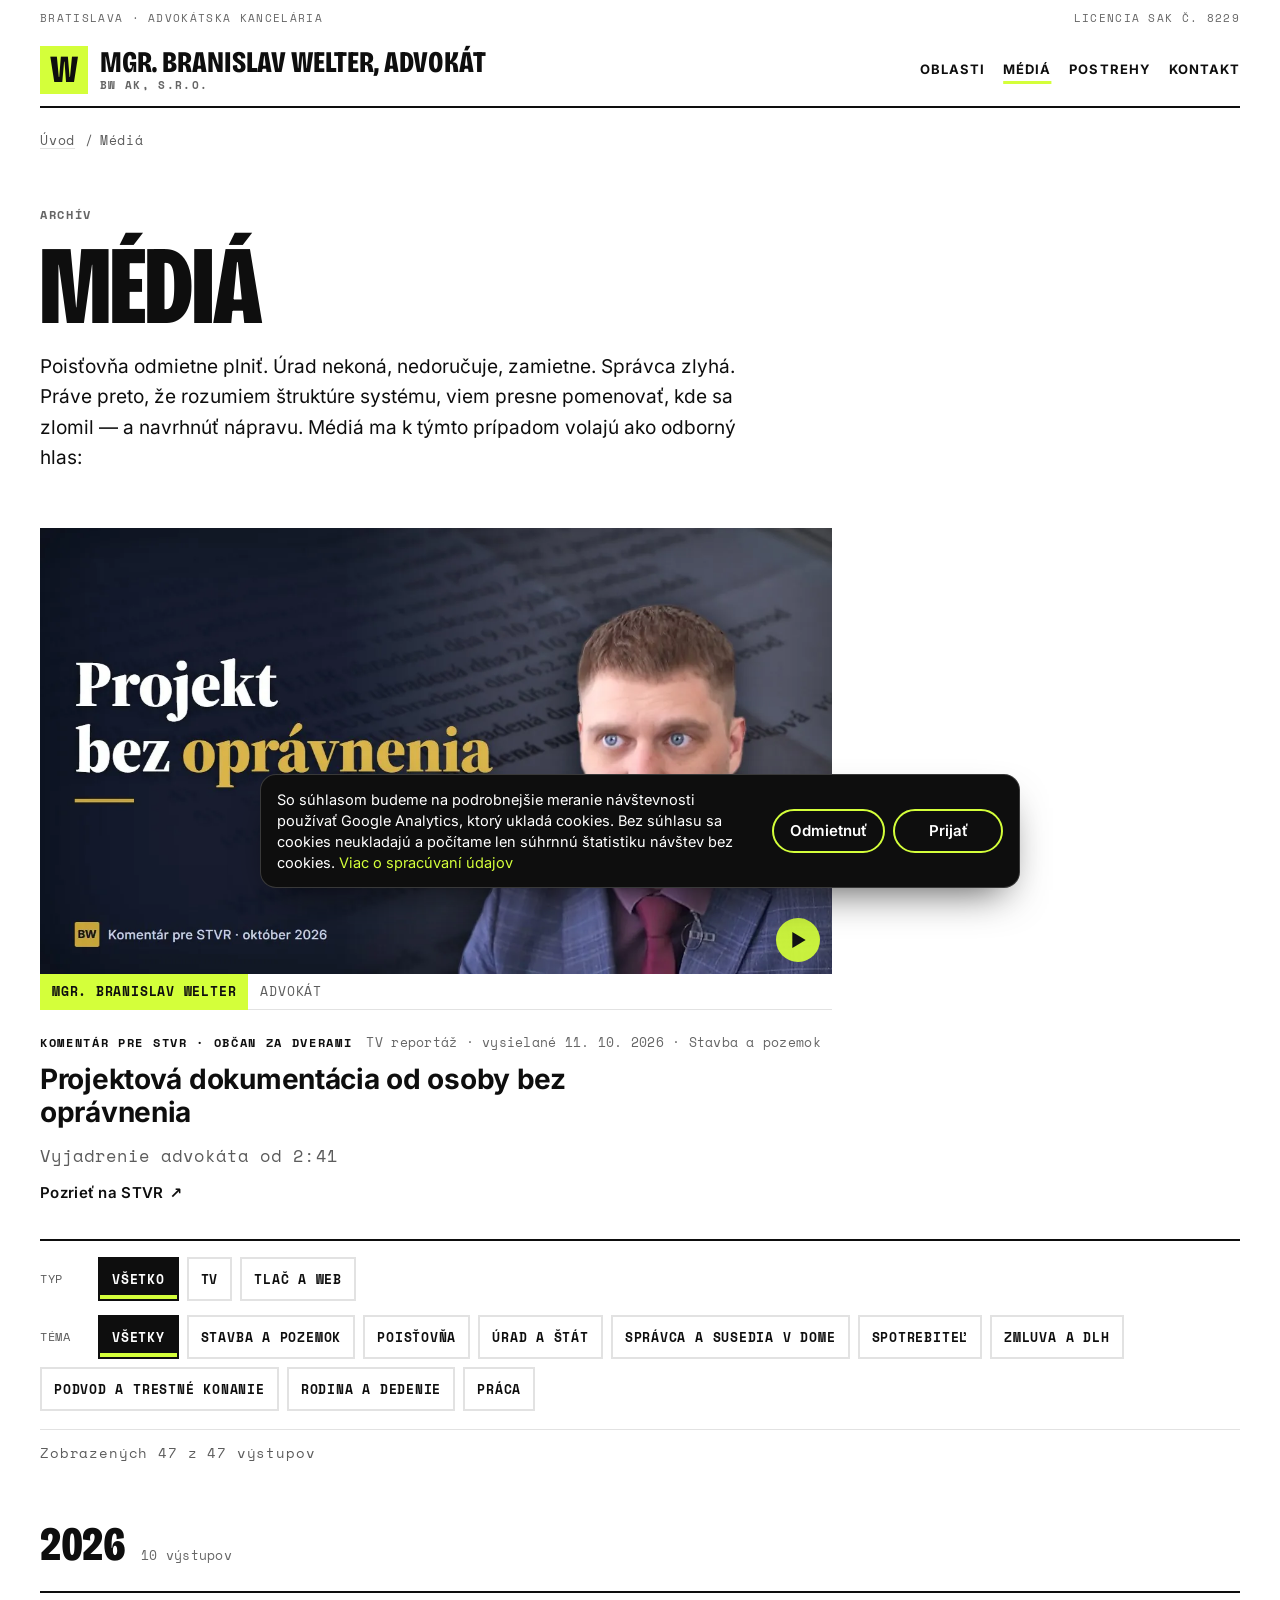
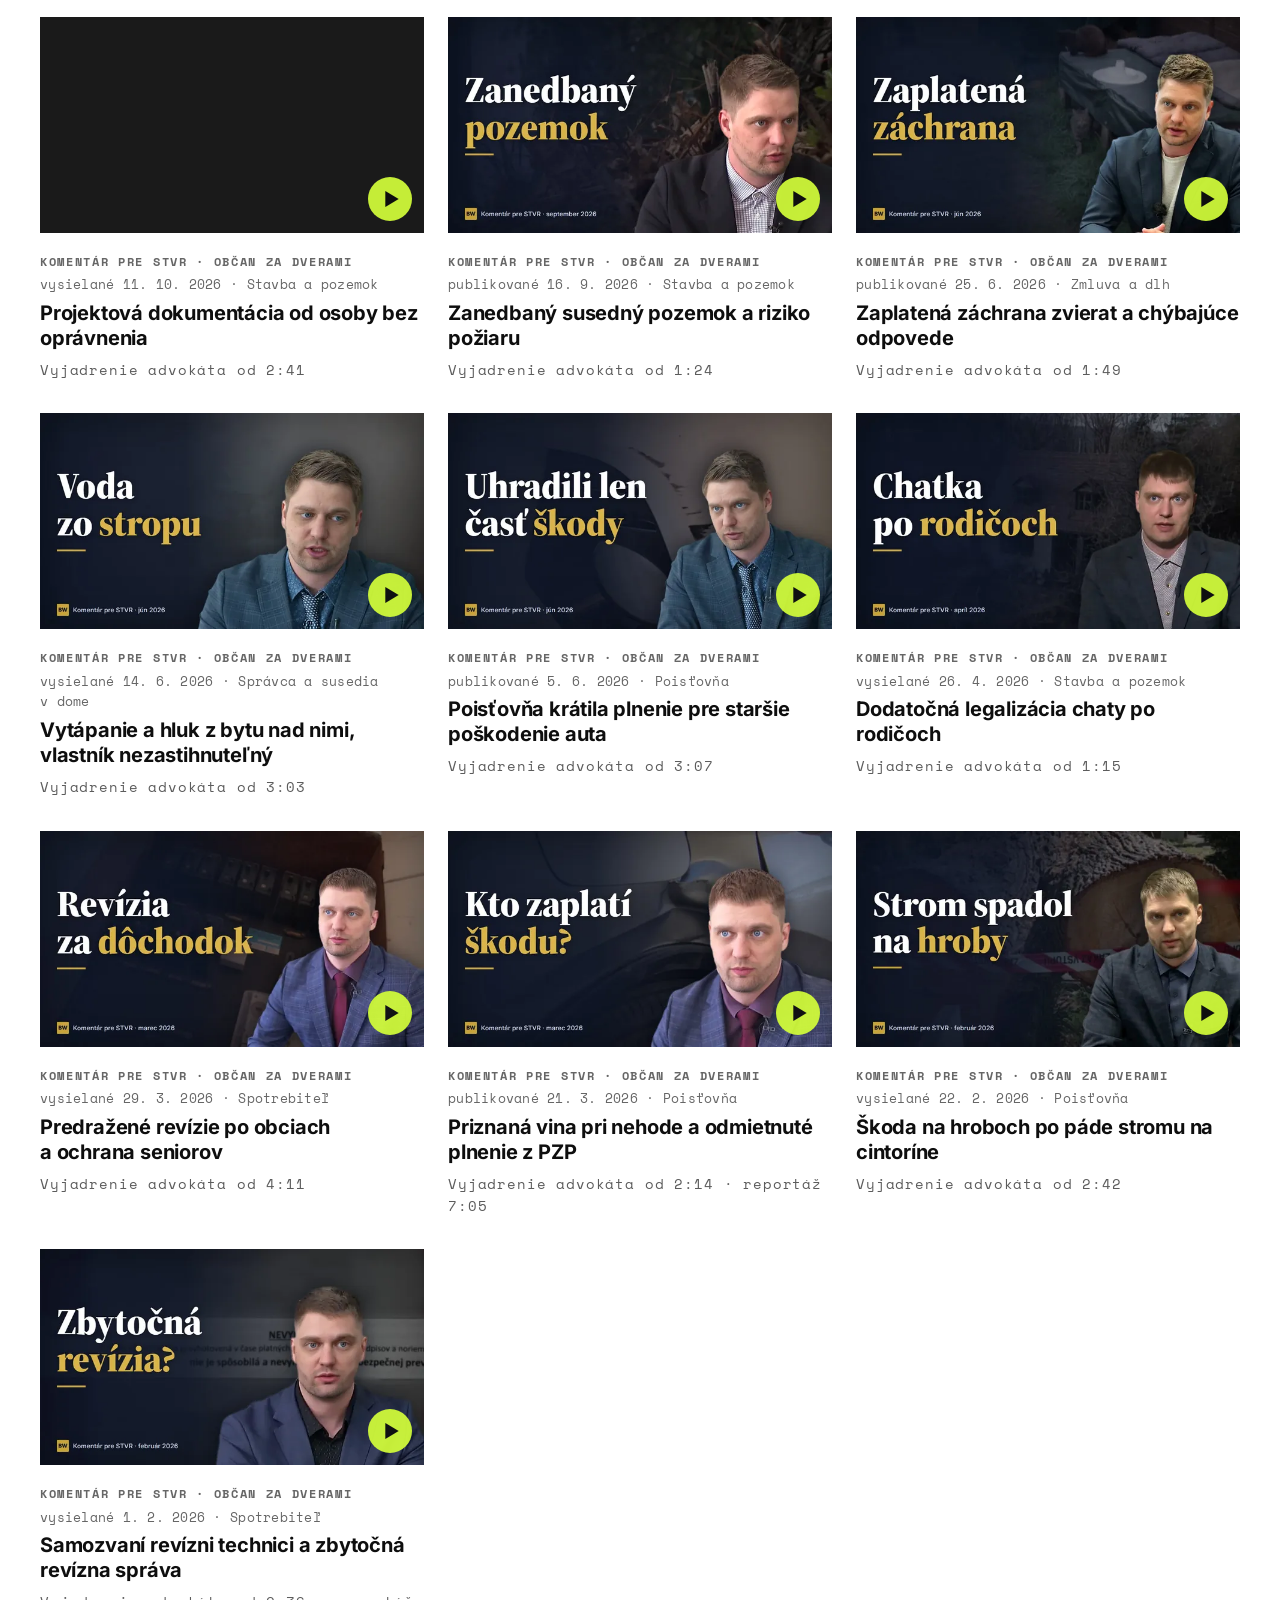
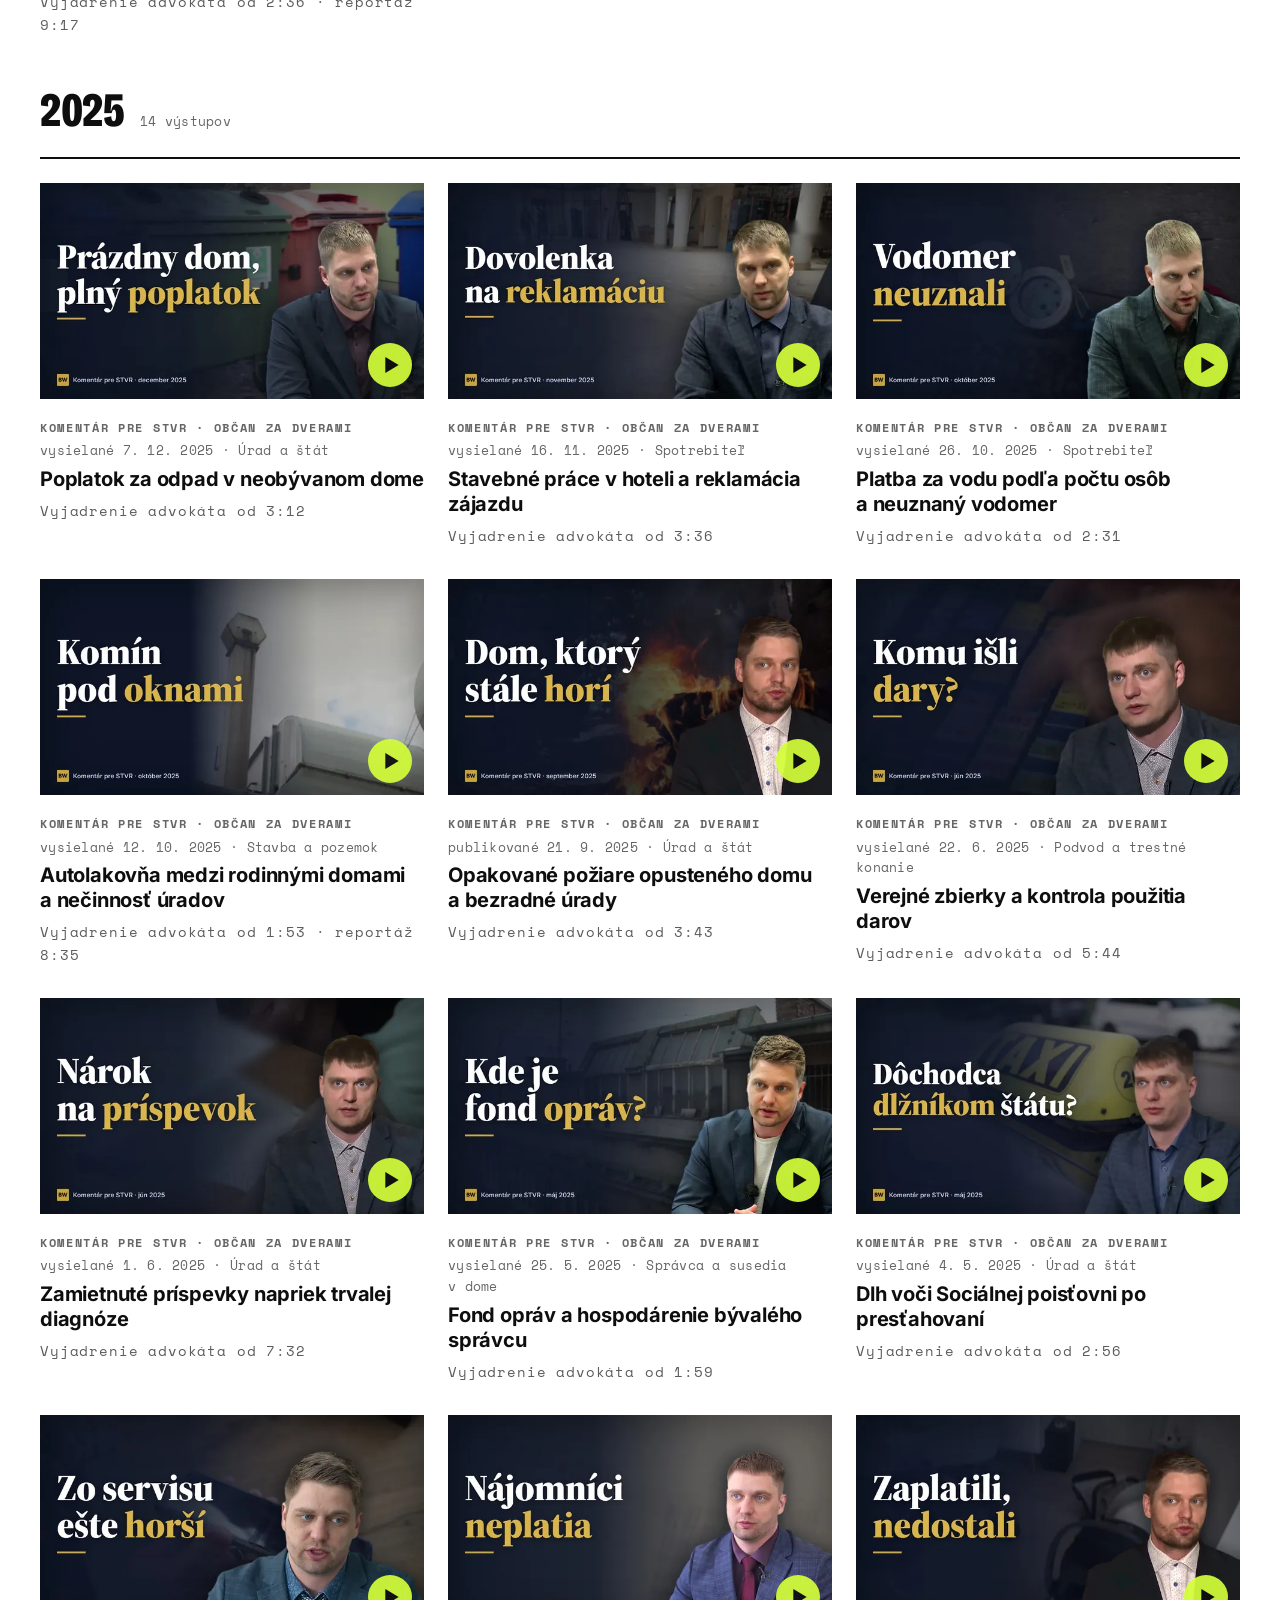
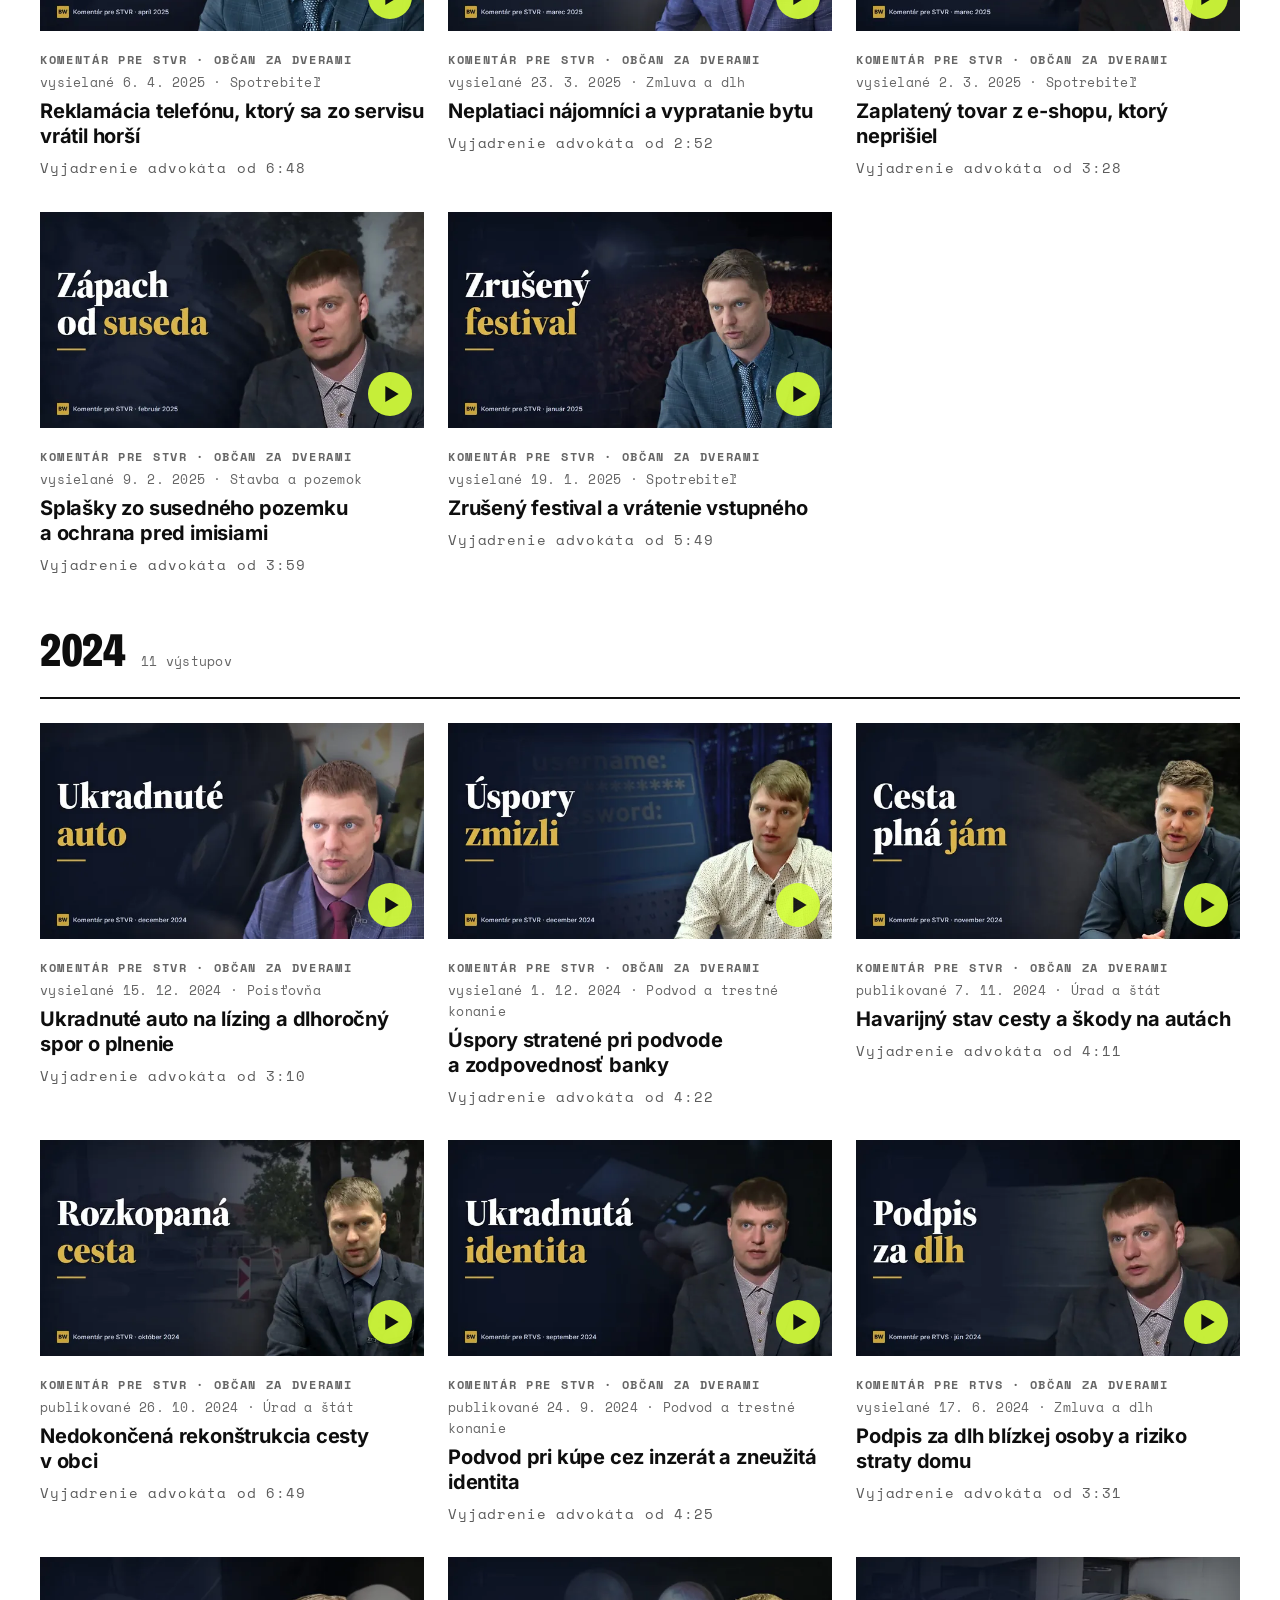
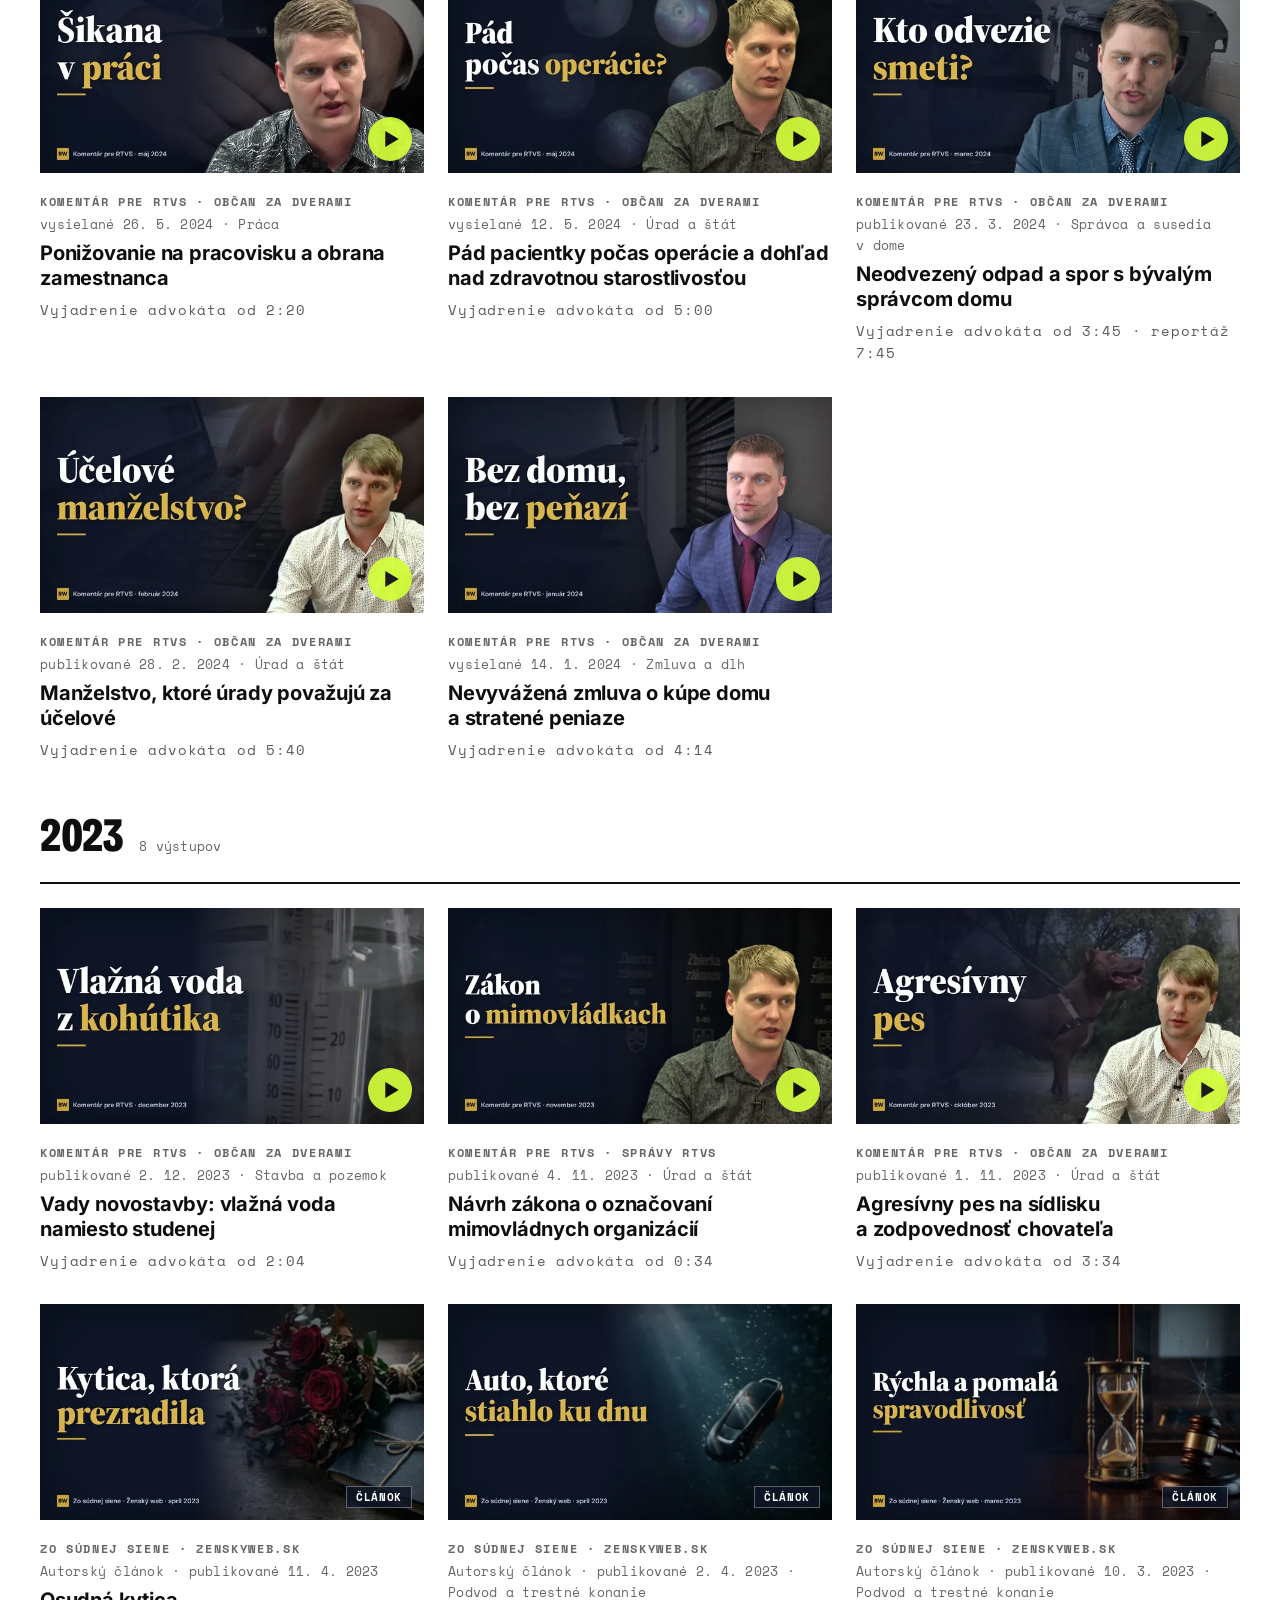
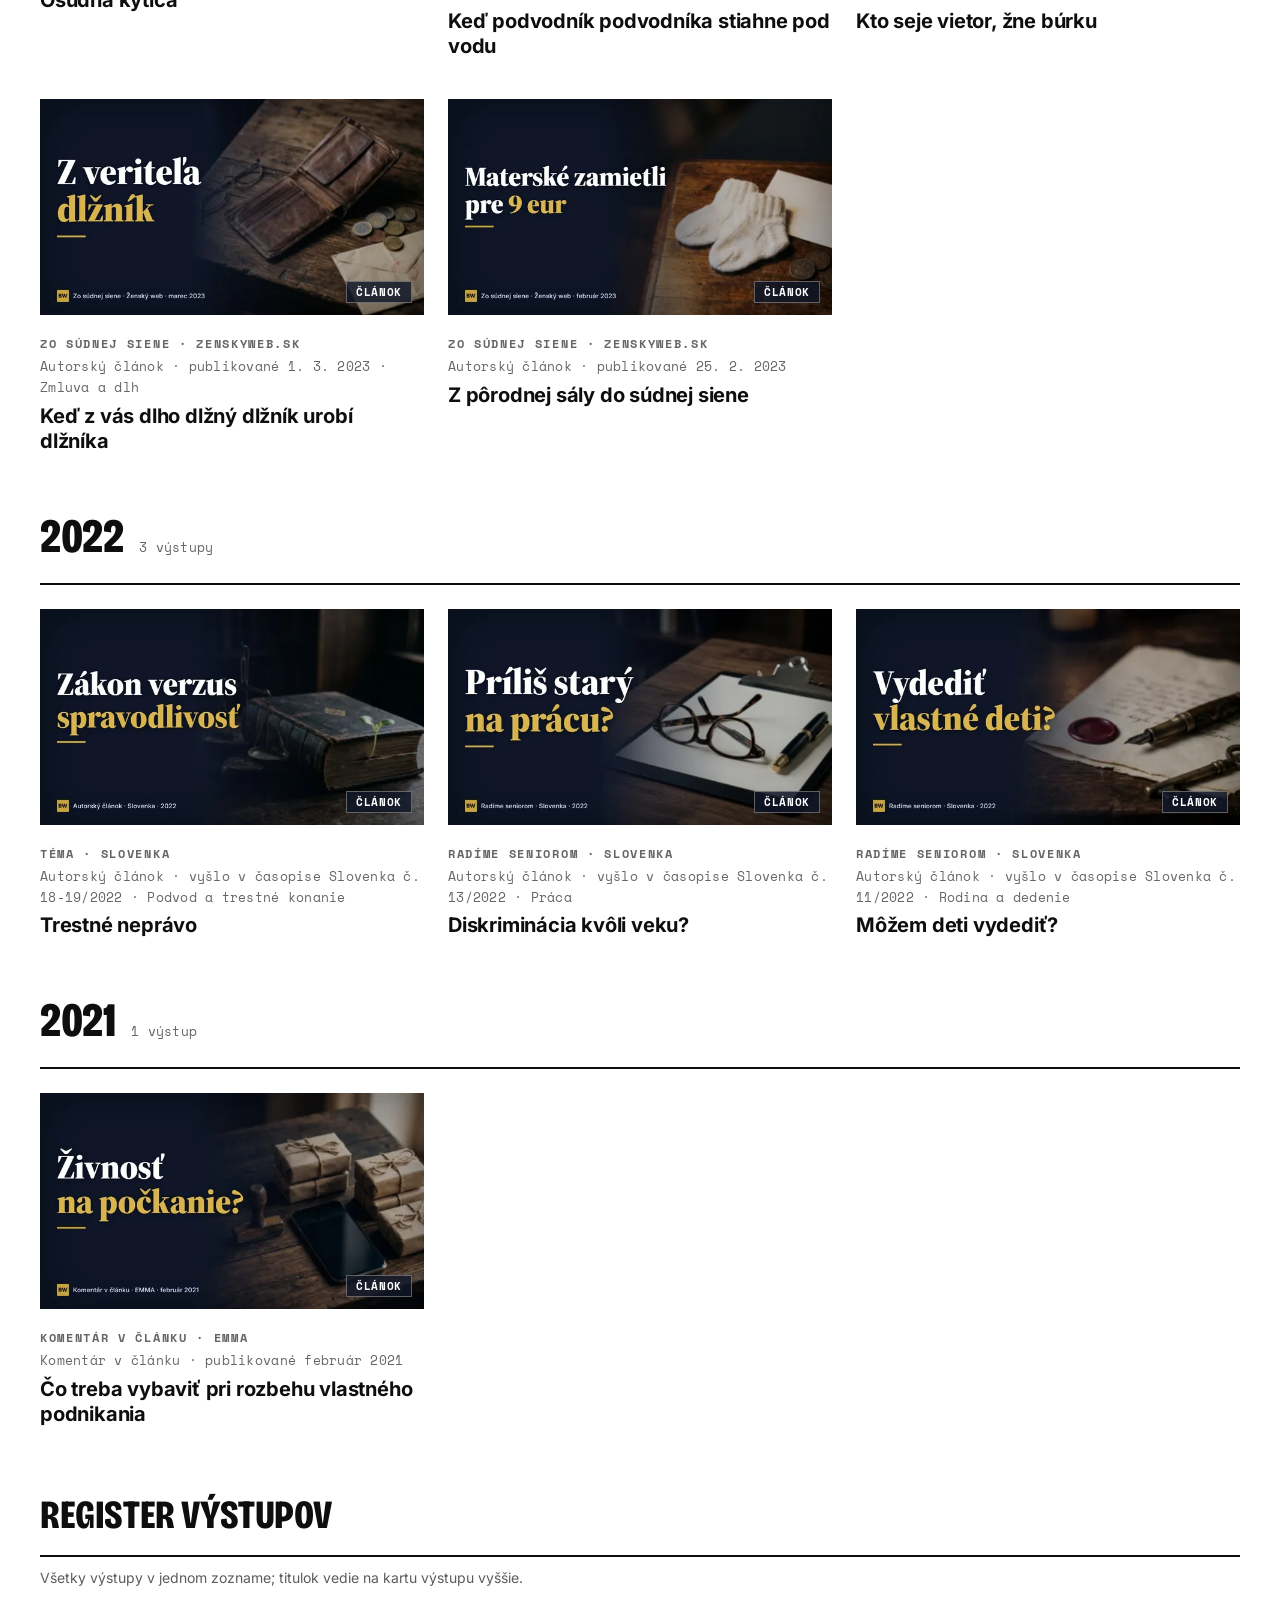
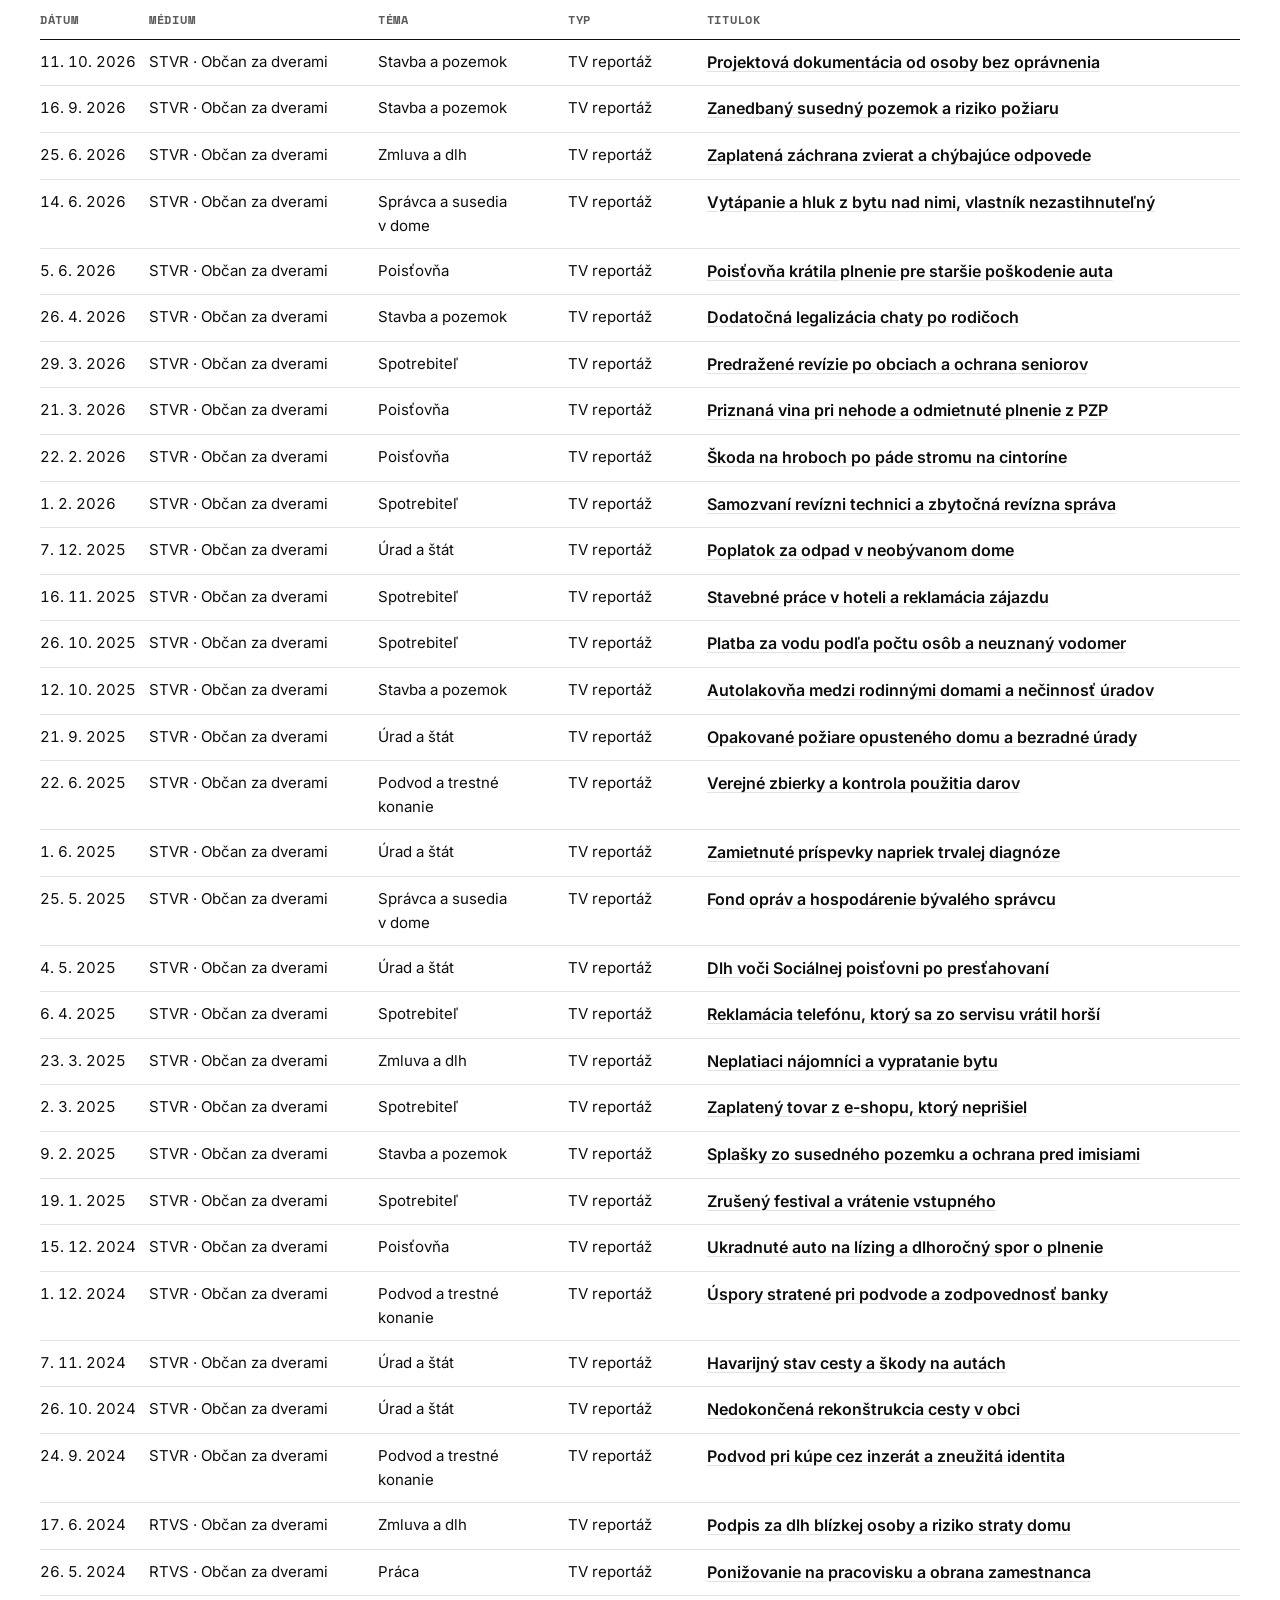
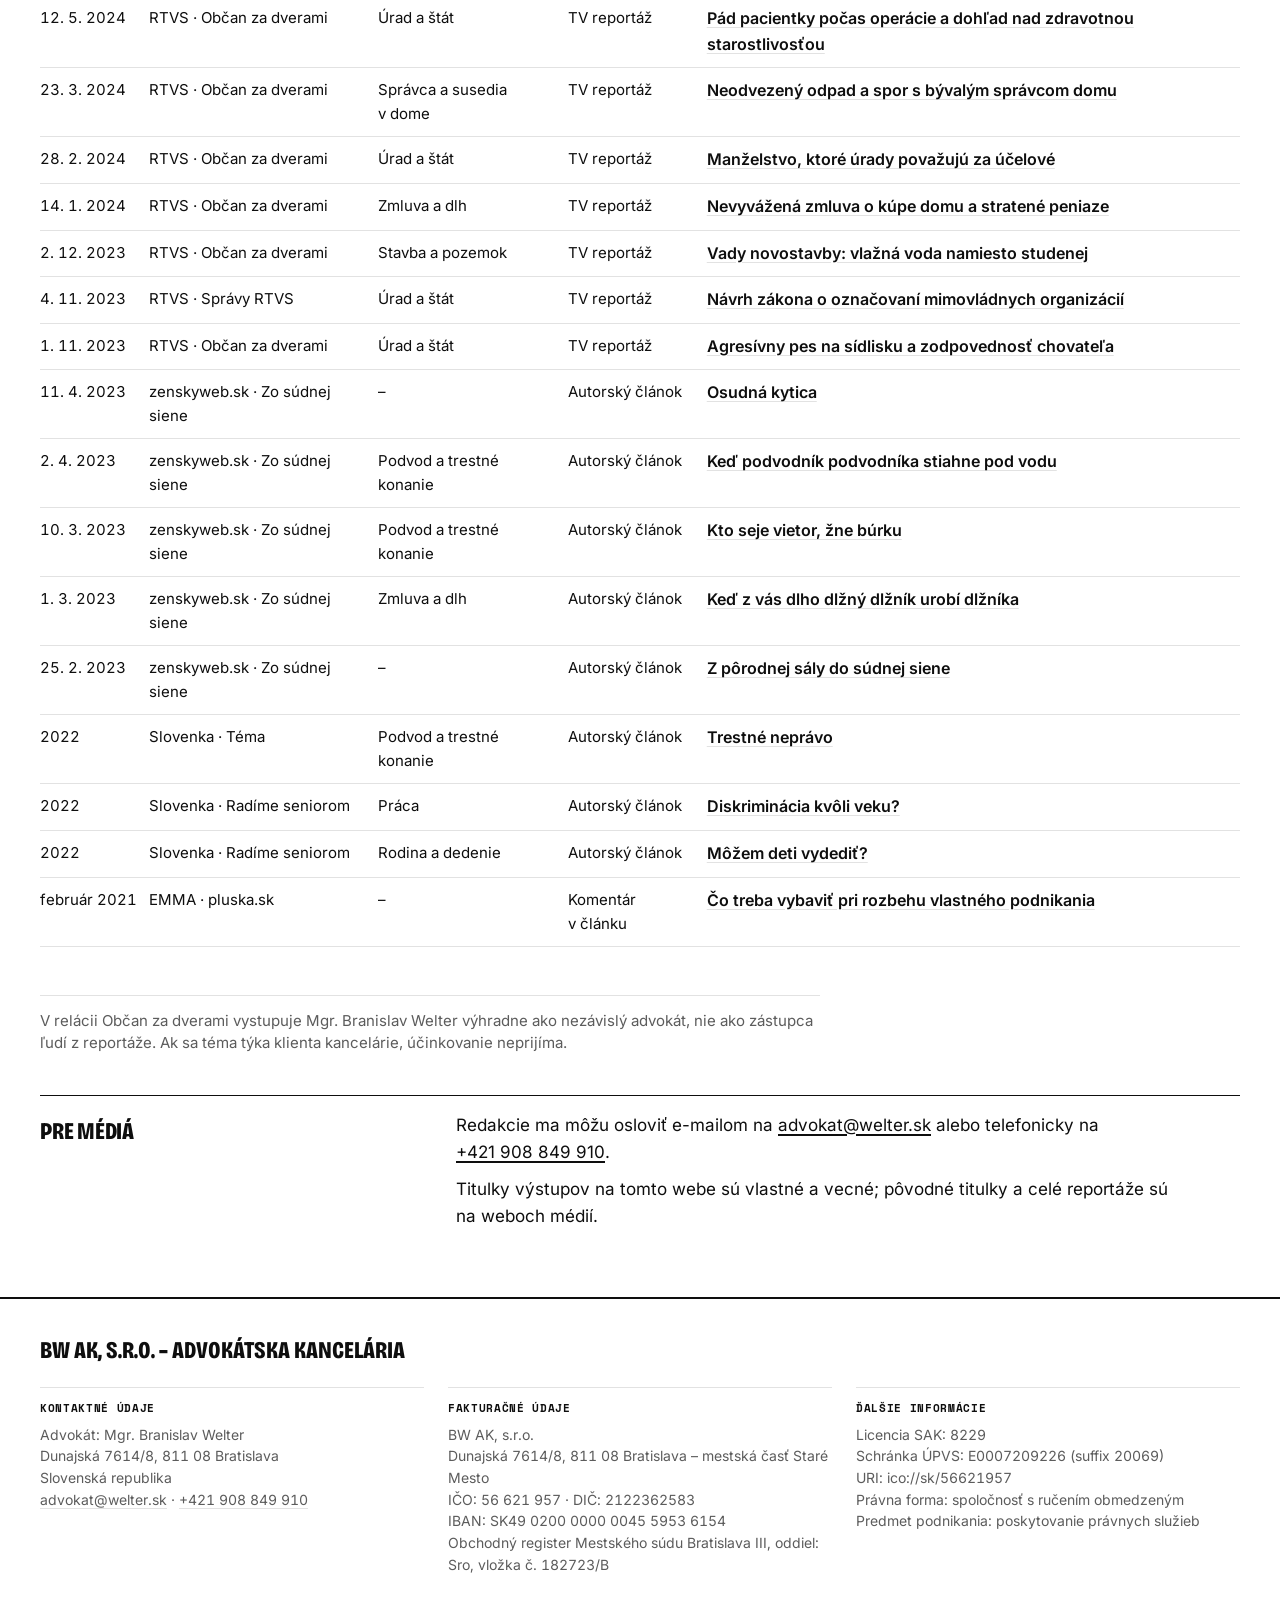
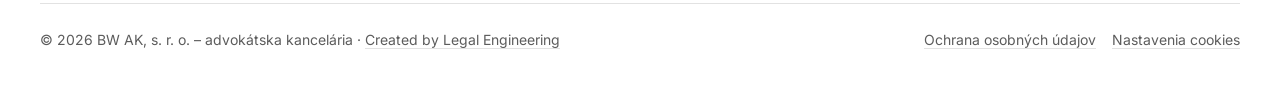
==== commit 7e327b81: "Tón v 1. osobe singuláru, OG obrázky v Brand v1, register médií na mobile Texty, kde web hovoril za " ====
--- a/media/index.html
+++ b/media/index.html
@@ -52,7 +52,7 @@
   <header class="page-head">
    <span class="kicker">Archív</span>
    <h1>Médiá</h1>
-   <p>Poisťovňa odmietne plniť. Úrad nekoná, nedoručuje, zamietne. Správca zlyhá. Práve preto, že rozumieme štruktúre systému, vieme presne pomenovať, kde sa zlomil — a&nbsp;navrhnúť nápravu. Médiá nás k&nbsp;týmto prípadom volajú ako odborný hlas:</p>
+   <p>Poisťovňa odmietne plniť. Úrad nekoná, nedoručuje, zamietne. Správca zlyhá. Práve preto, že rozumiem štruktúre systému, viem presne pomenovať, kde sa zlomil — a&nbsp;navrhnúť nápravu. Médiá ma k&nbsp;týmto prípadom volajú ako odborný hlas:</p>
   </header>
   <section class="media-lead" aria-label="Hlavný výstup">
    <article class="lead-card" id="hlavny-vystup">
@@ -863,7 +863,7 @@
   <p class="media-note media-note--light">V&nbsp;relácii Občan za dverami vystupuje Mgr. Branislav Welter výhradne ako nezávislý advokát, nie ako zástupca ľudí z&nbsp;reportáže. Ak sa téma týka klienta kancelárie, účinkovanie neprijíma.</p>
   <section class="press-desk" aria-labelledby="pre-media-h">
    <h2 id="pre-media-h">Pre médiá</h2>
-   <div><p>Redakcie môžu advokáta osloviť e-mailom na <a href="mailto:advokat@welter.sk">advokat@welter.sk</a> alebo telefonicky na <a href="tel:+421908849910">+421&nbsp;908&nbsp;849&nbsp;910</a>.</p>
+   <div><p>Redakcie ma môžu osloviť e-mailom na <a href="mailto:advokat@welter.sk">advokat@welter.sk</a> alebo telefonicky na <a href="tel:+421908849910">+421&nbsp;908&nbsp;849&nbsp;910</a>.</p>
    <p>Titulky výstupov na tomto webe sú vlastné a&nbsp;vecné; pôvodné titulky a&nbsp;celé reportáže sú na weboch médií.</p></div>
   </section>
  </div>
--- a/assets/css/site.css
+++ b/assets/css/site.css
@@ -780,6 +780,16 @@
 .year__h h2 { font-size: 3rem; }
 .register h2 { font-size: 2.5rem; border-bottom: 2px solid var(--ink); }
 .reg td.t { font-family: var(--sans); font-weight: 600; font-size: 1rem; }
+/* register na mobile: dátum + popisky v jednom riadku, titulok pod nimi */
+@media (max-width: 719px) {
+  .reg tr { display: flex; flex-wrap: wrap; align-items: baseline; gap: 0 10px; padding: 12px 0; }
+  .reg tr[hidden] { display: none; }
+  .reg td { padding: 0; line-height: 1.5; }
+  .reg td:first-child, .reg td.c-med, .reg td.c-tema, .reg td.c-typ { font-family: var(--mono); font-size: .75rem; color: var(--ink-2); }
+  .reg td:first-child { color: var(--ink); font-weight: 700; }
+  .reg td.t { flex-basis: 100%; margin-top: 4px; }
+  .reg td.c-med::before, .reg td.c-tema::before, .reg td.c-typ::before { content: "· "; color: var(--muted, #777); }
+}
 .card--paper { border-top: 2px solid var(--ink); }
 .card--paper .quote-mark, .paper-card .quote-mark { font-family: var(--serif); color: var(--red); }
 .media-lead .ext:hover { color: var(--ink); background: var(--lime); }
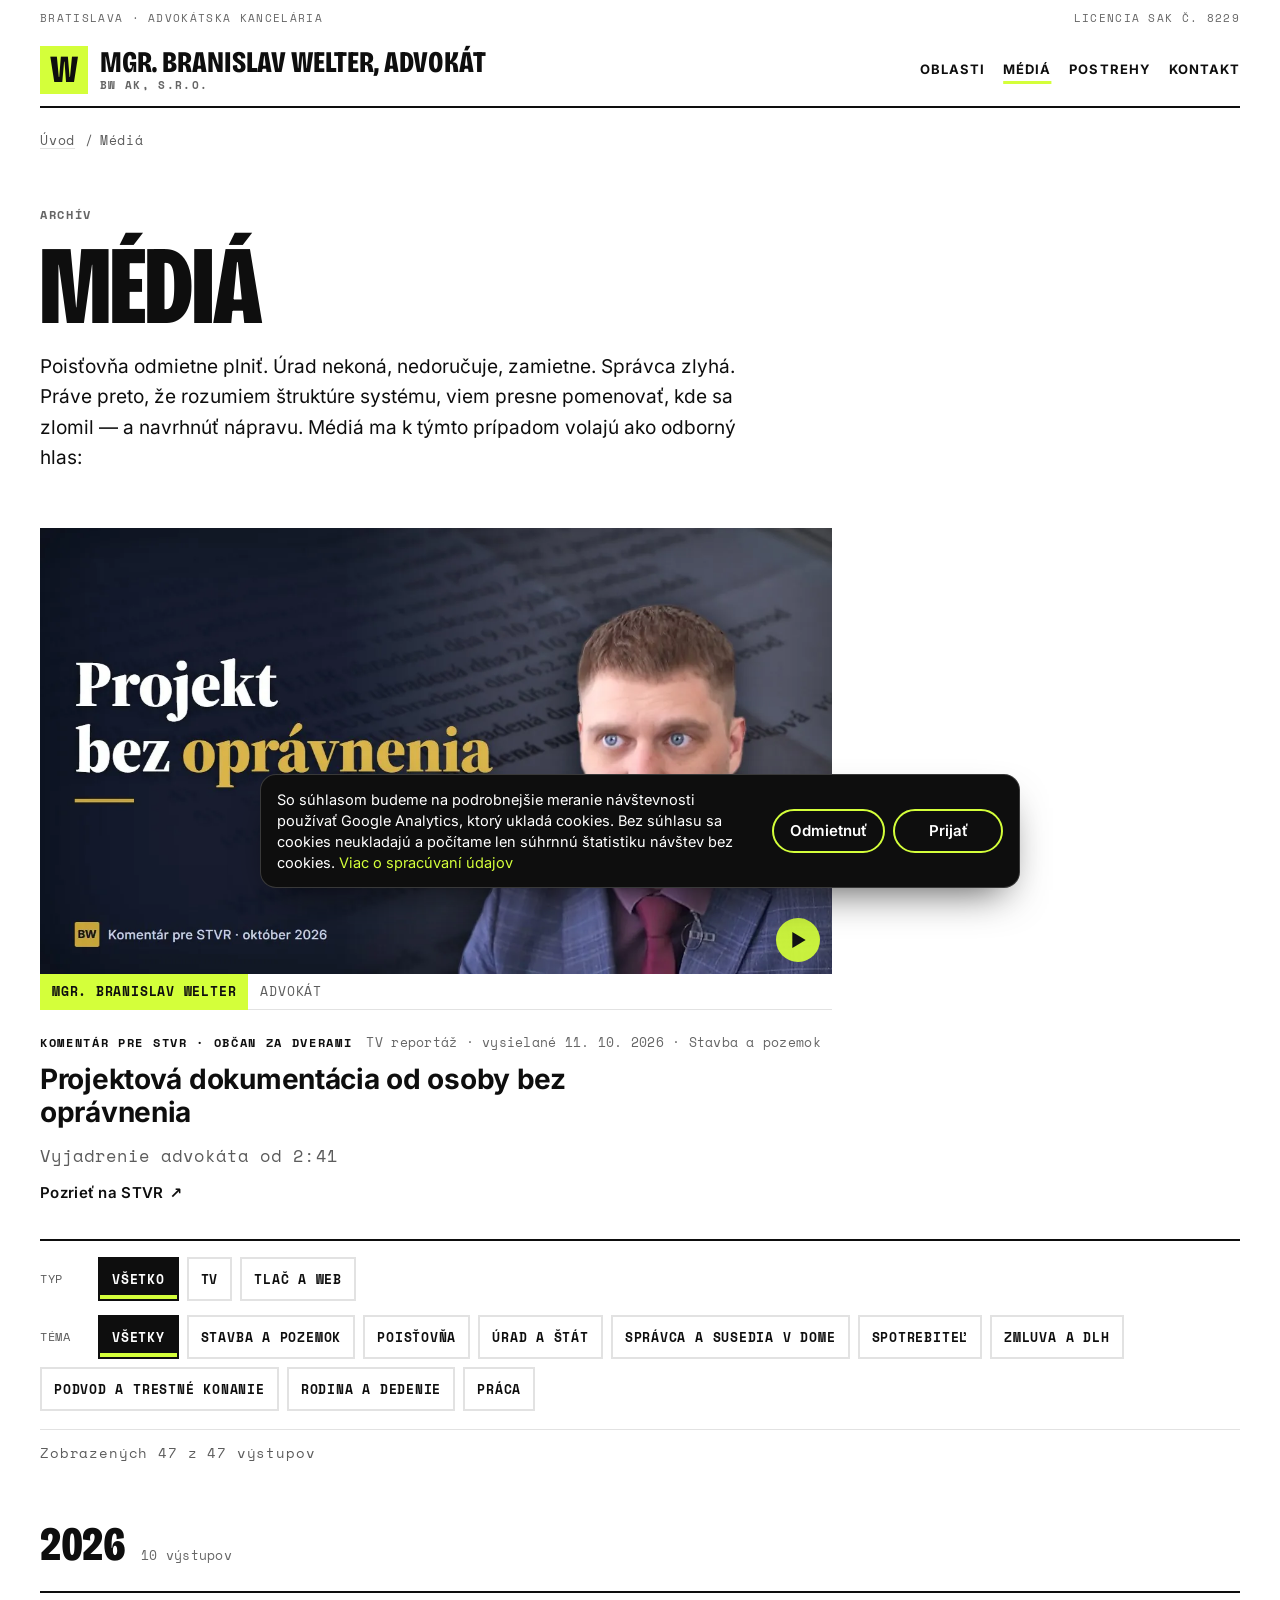
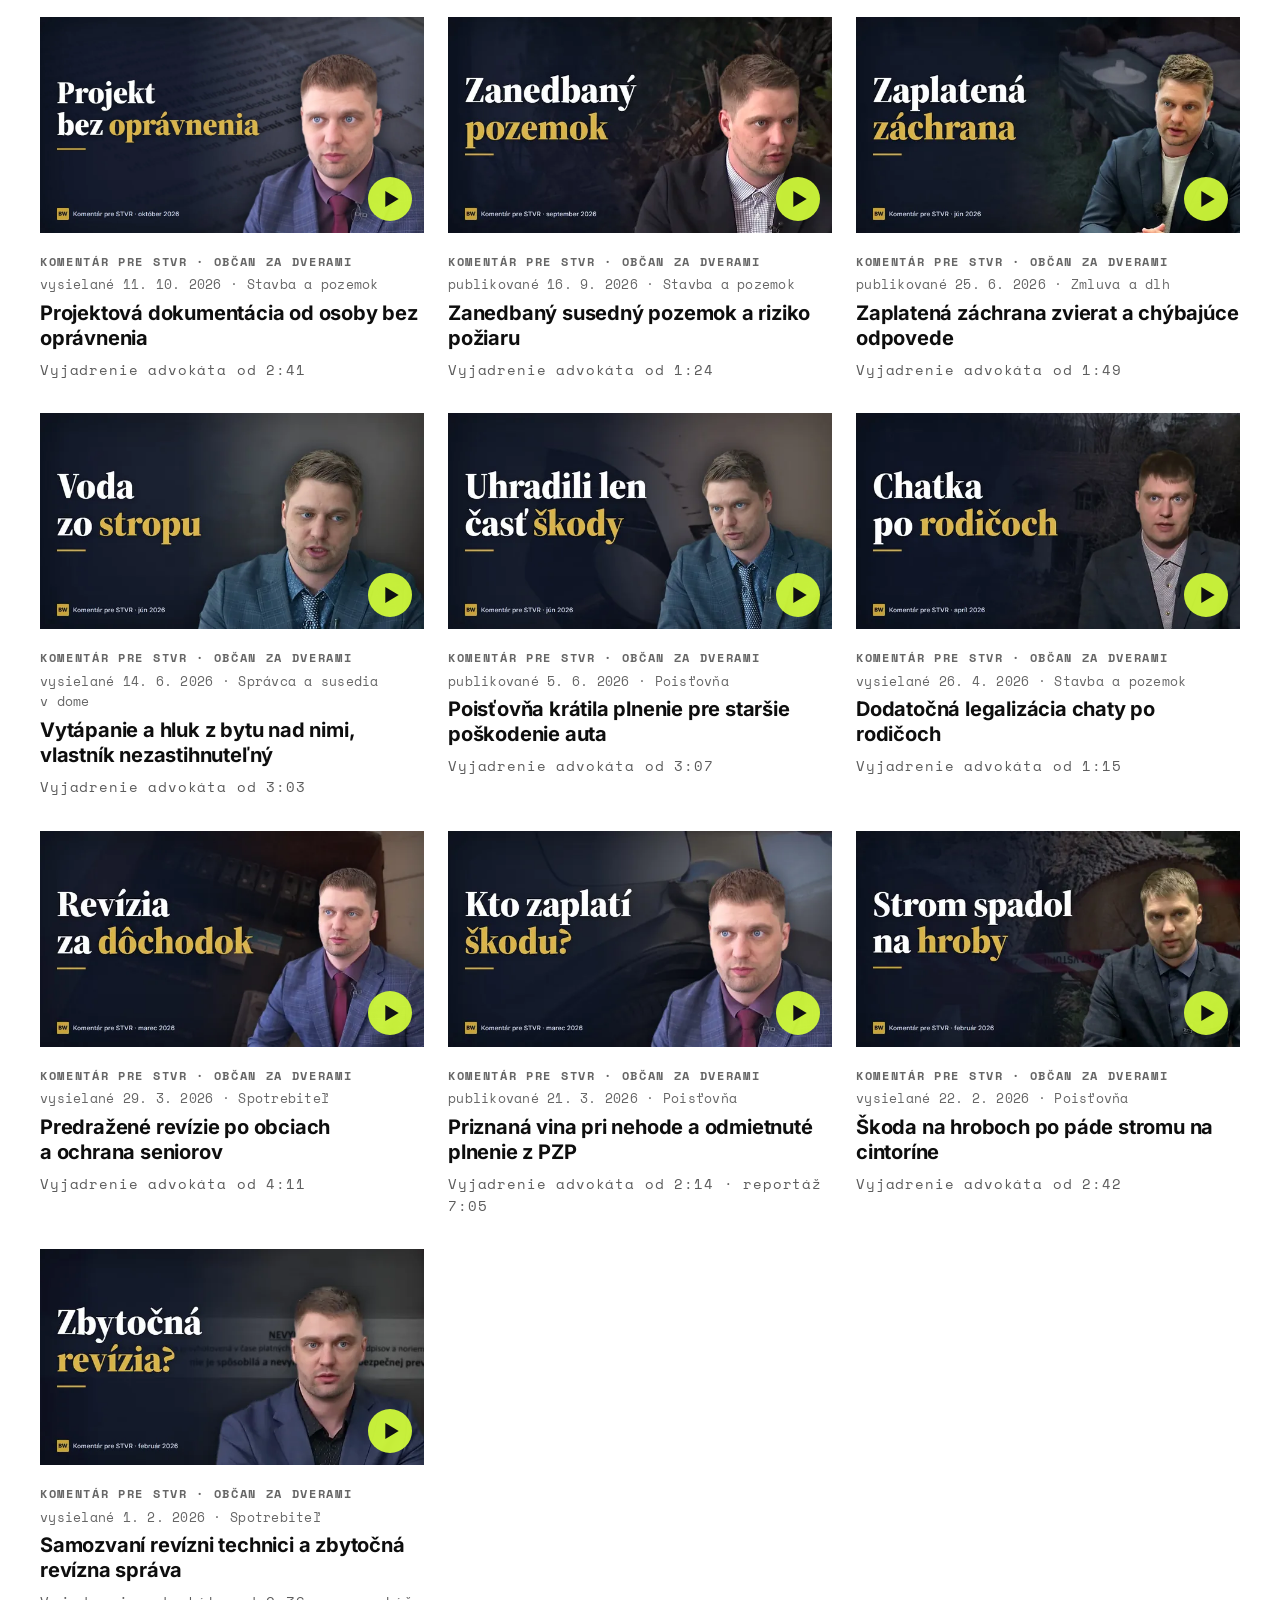
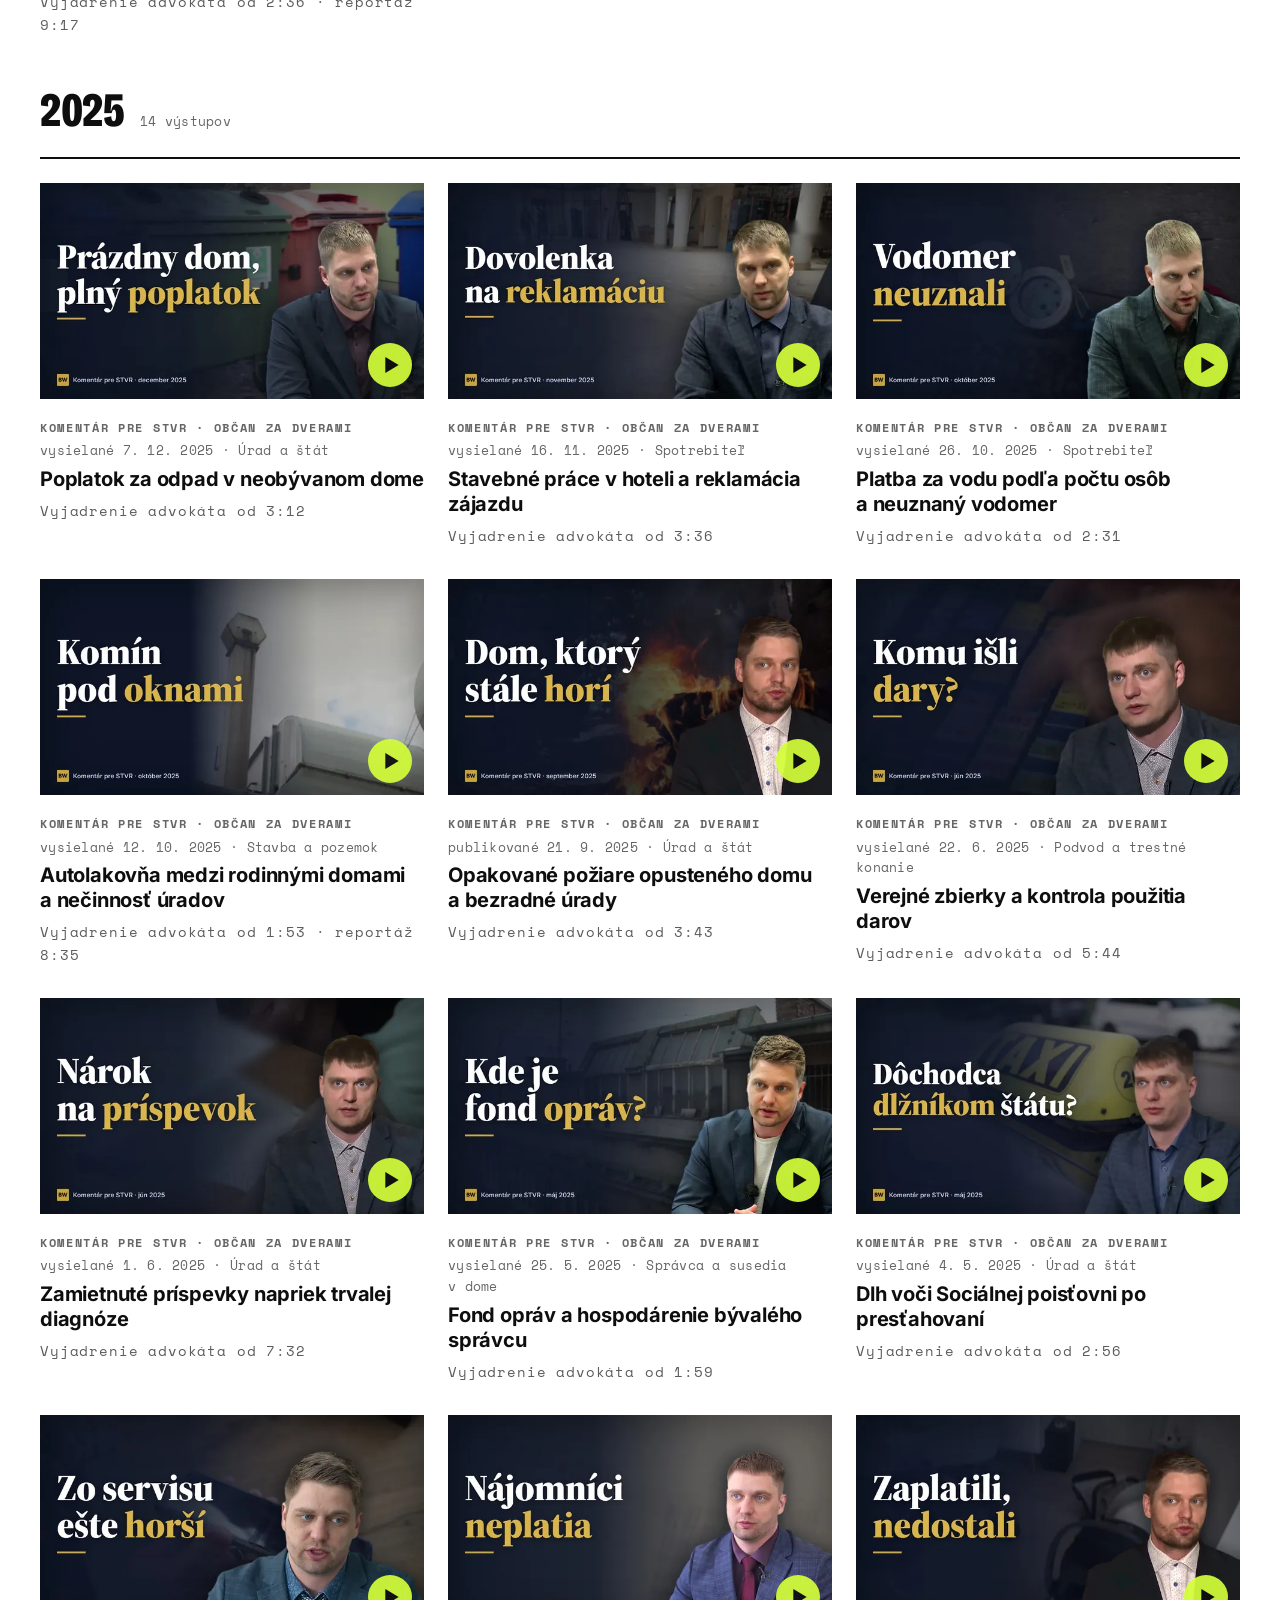
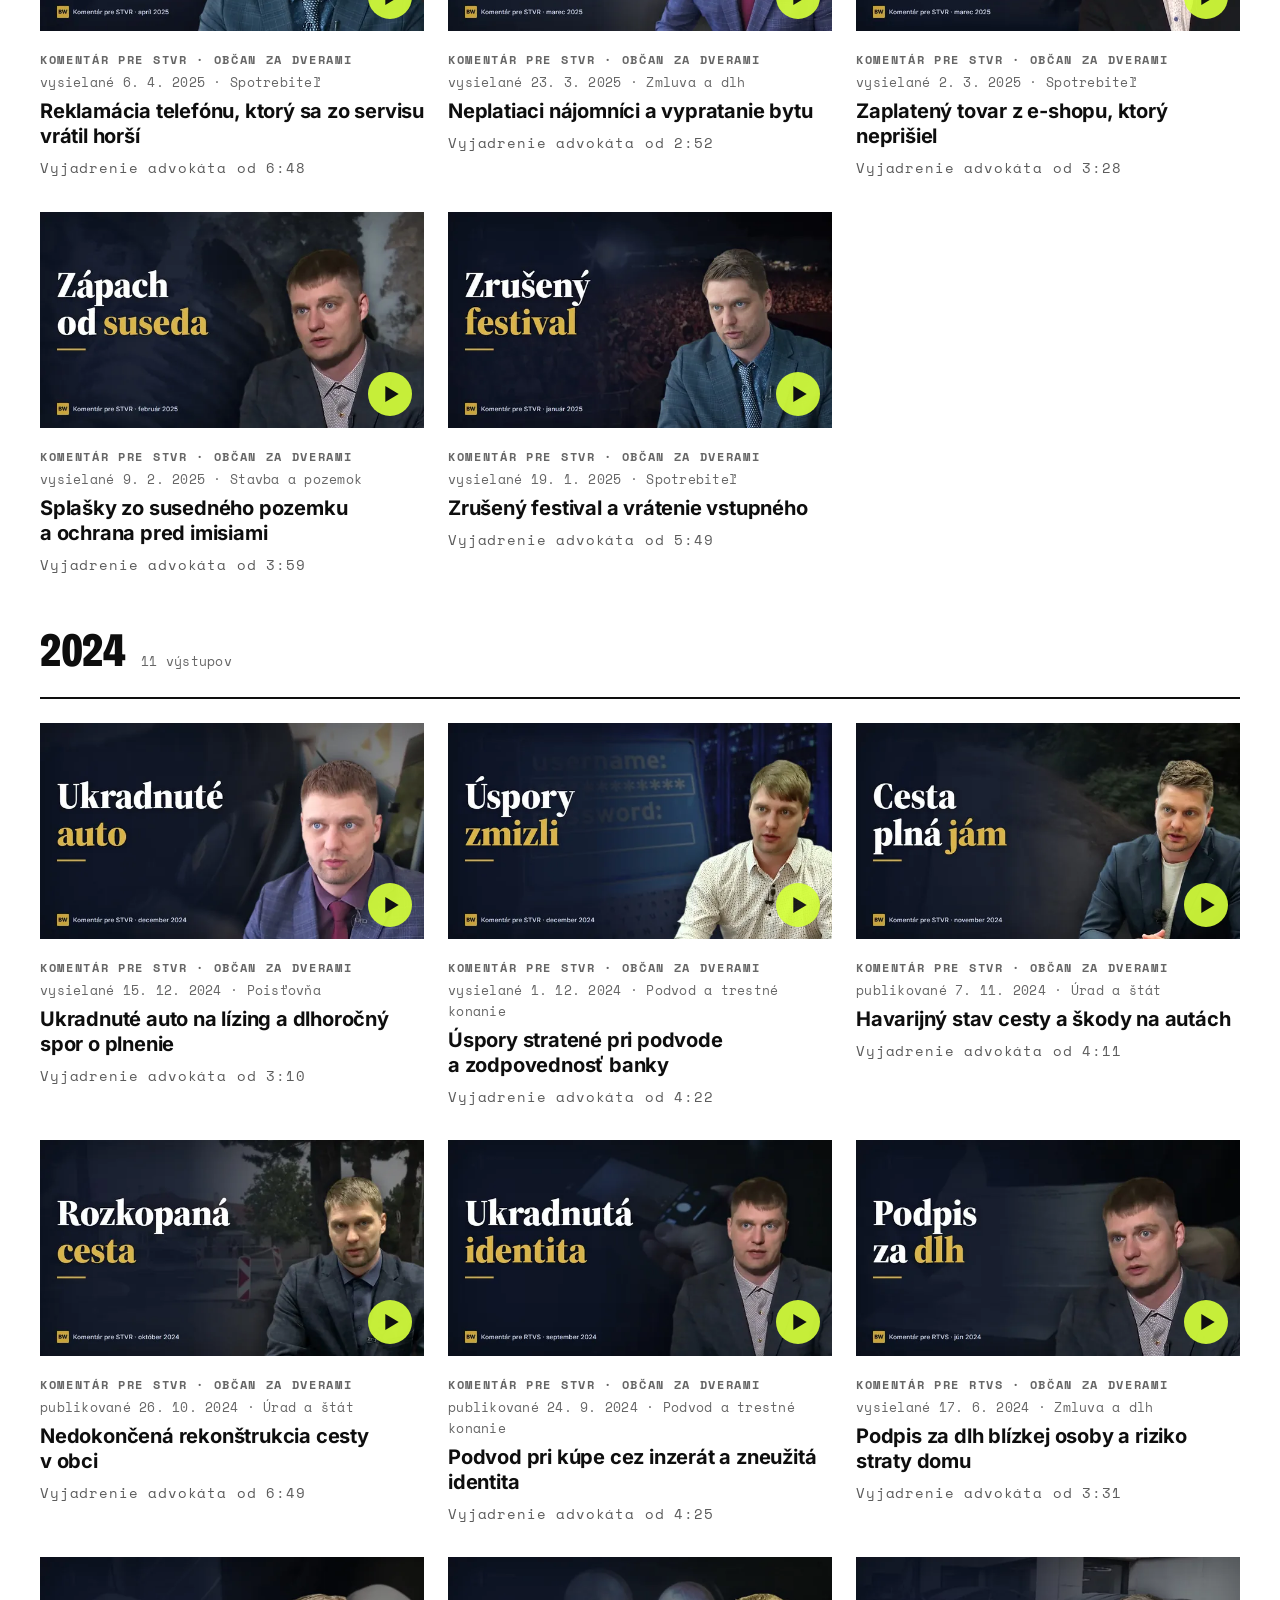
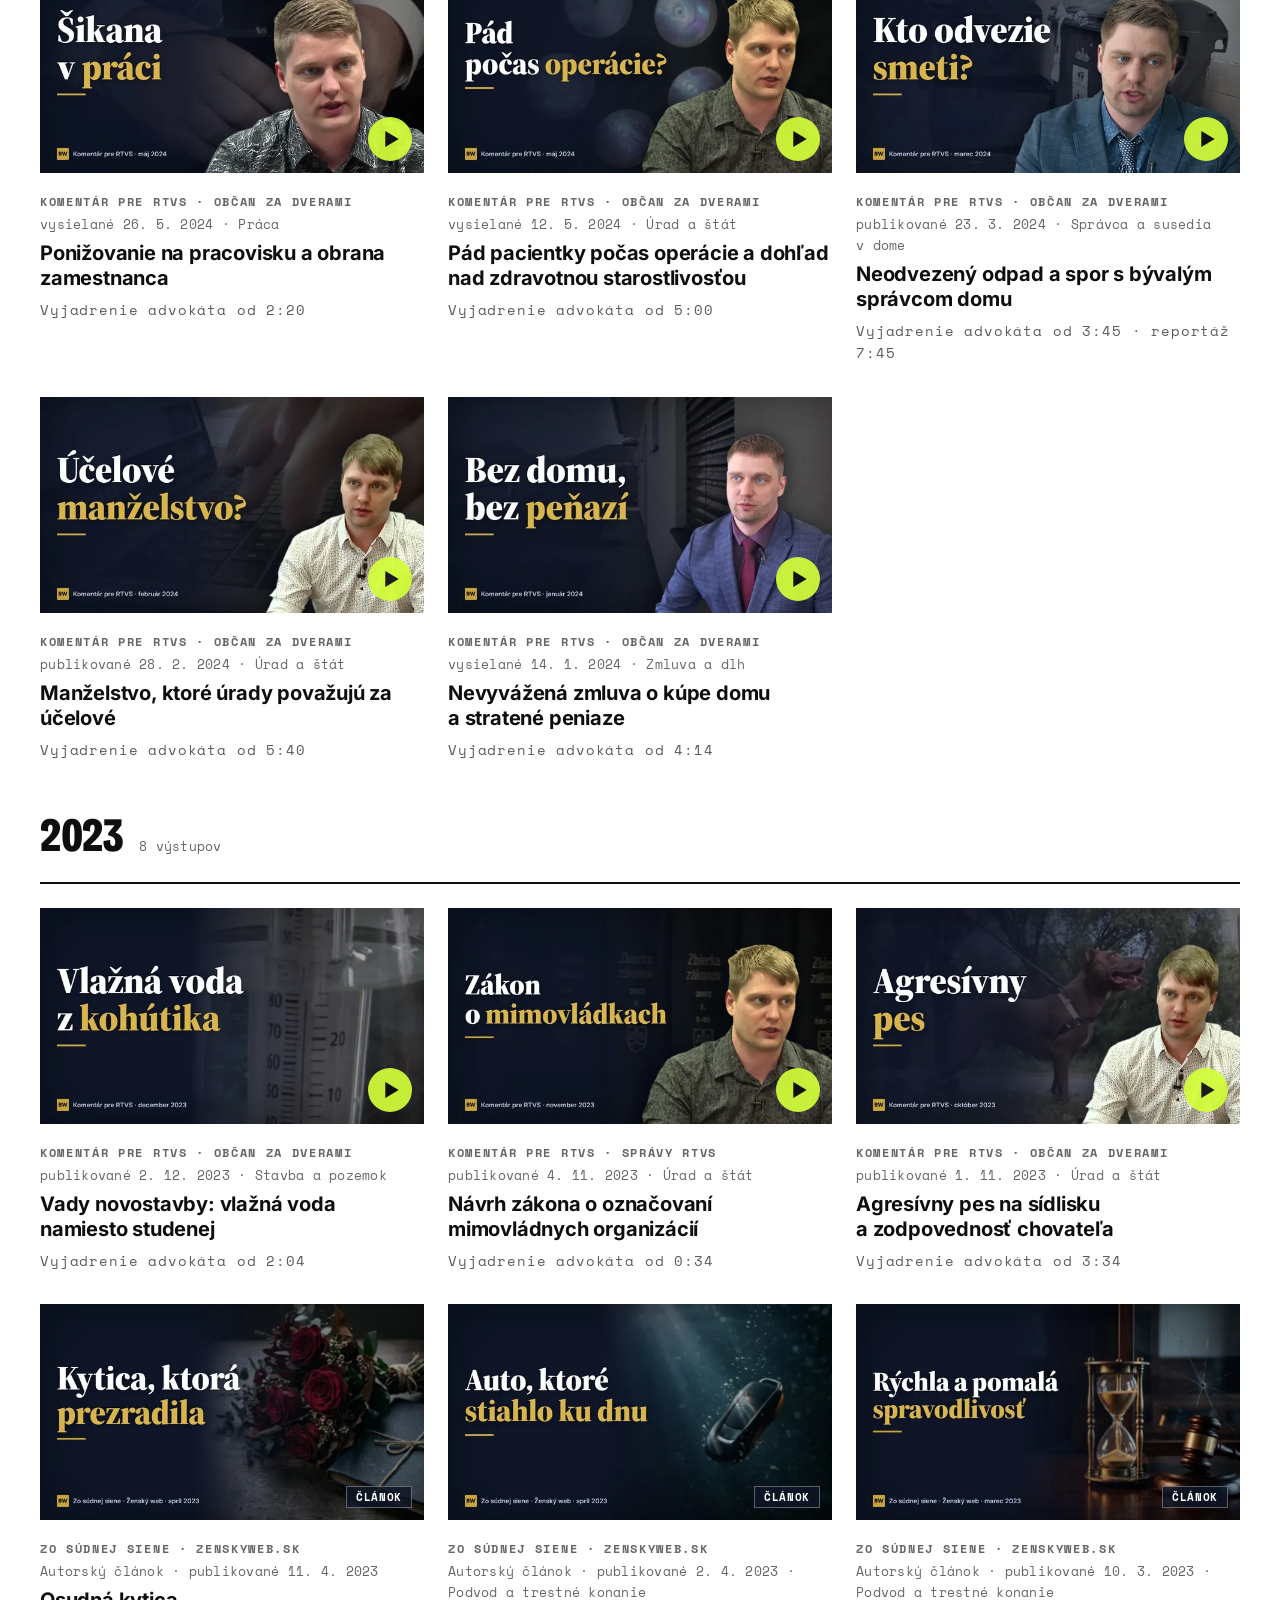
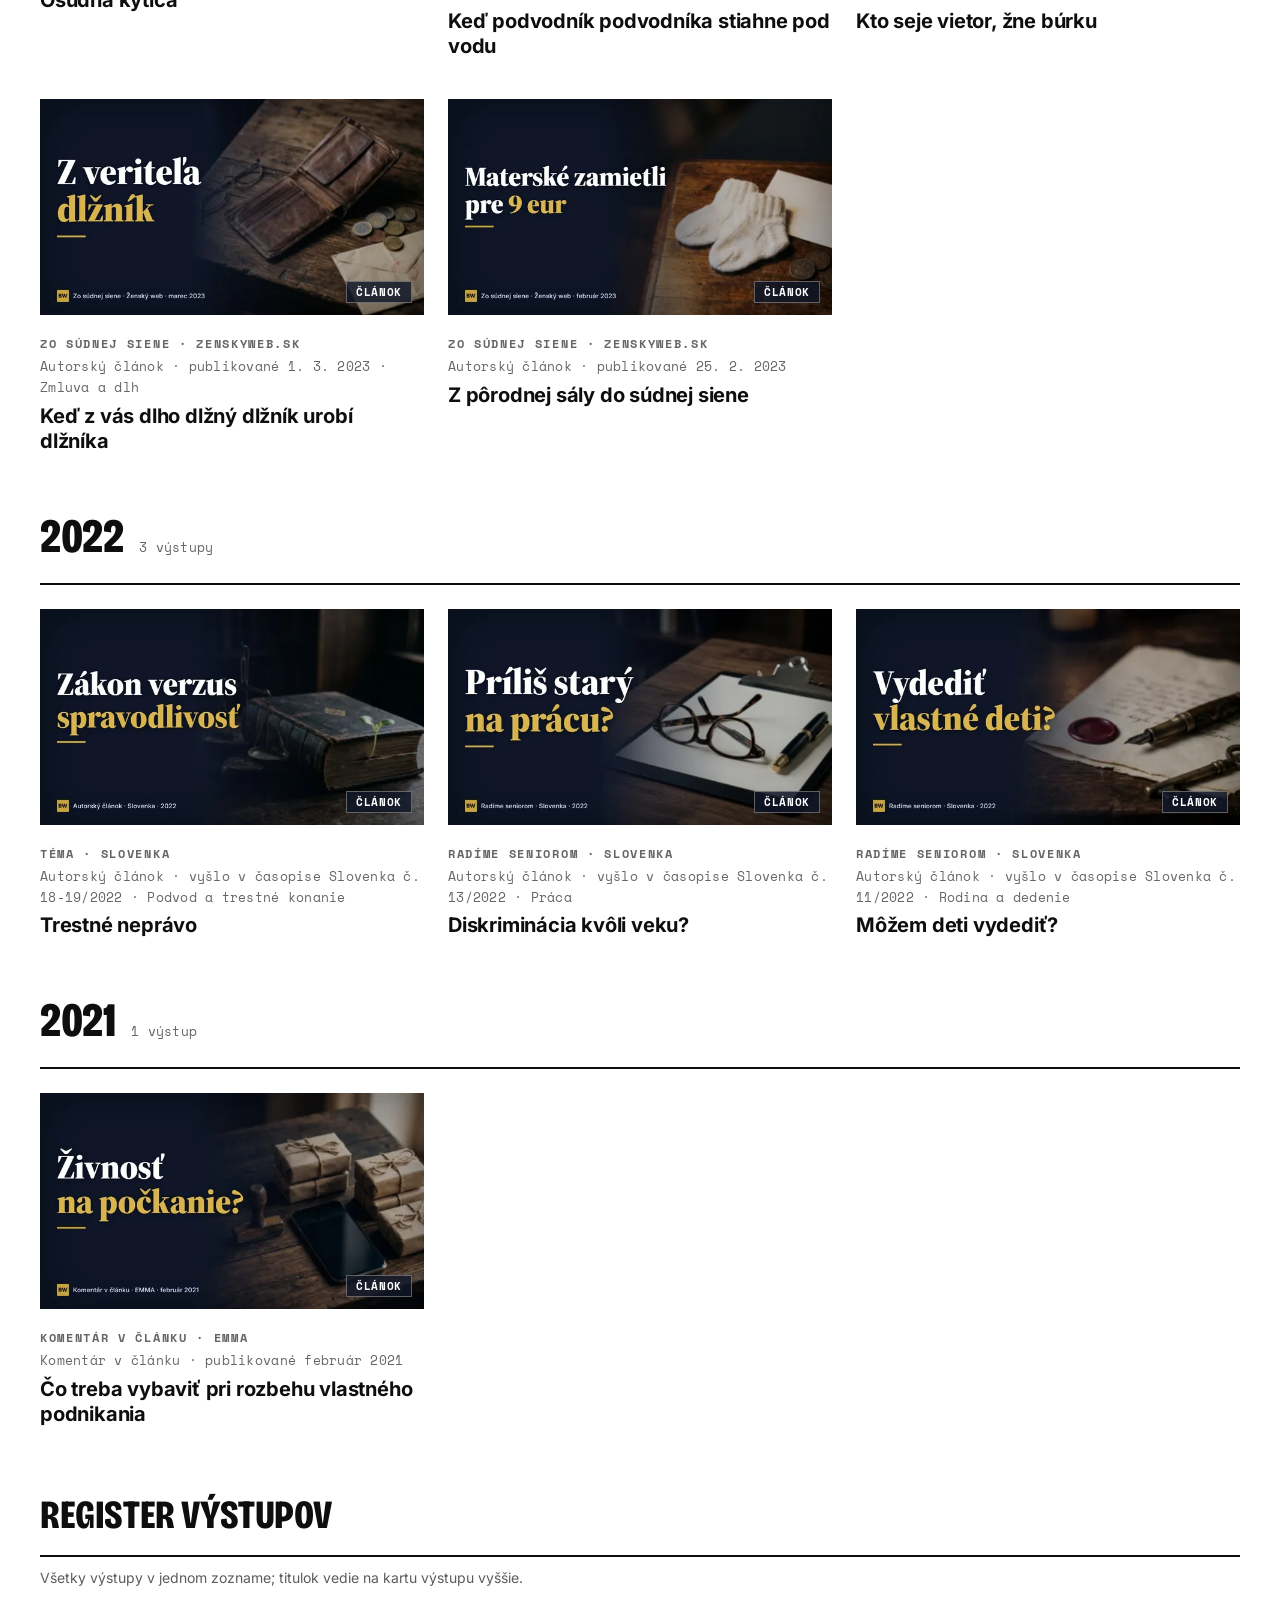
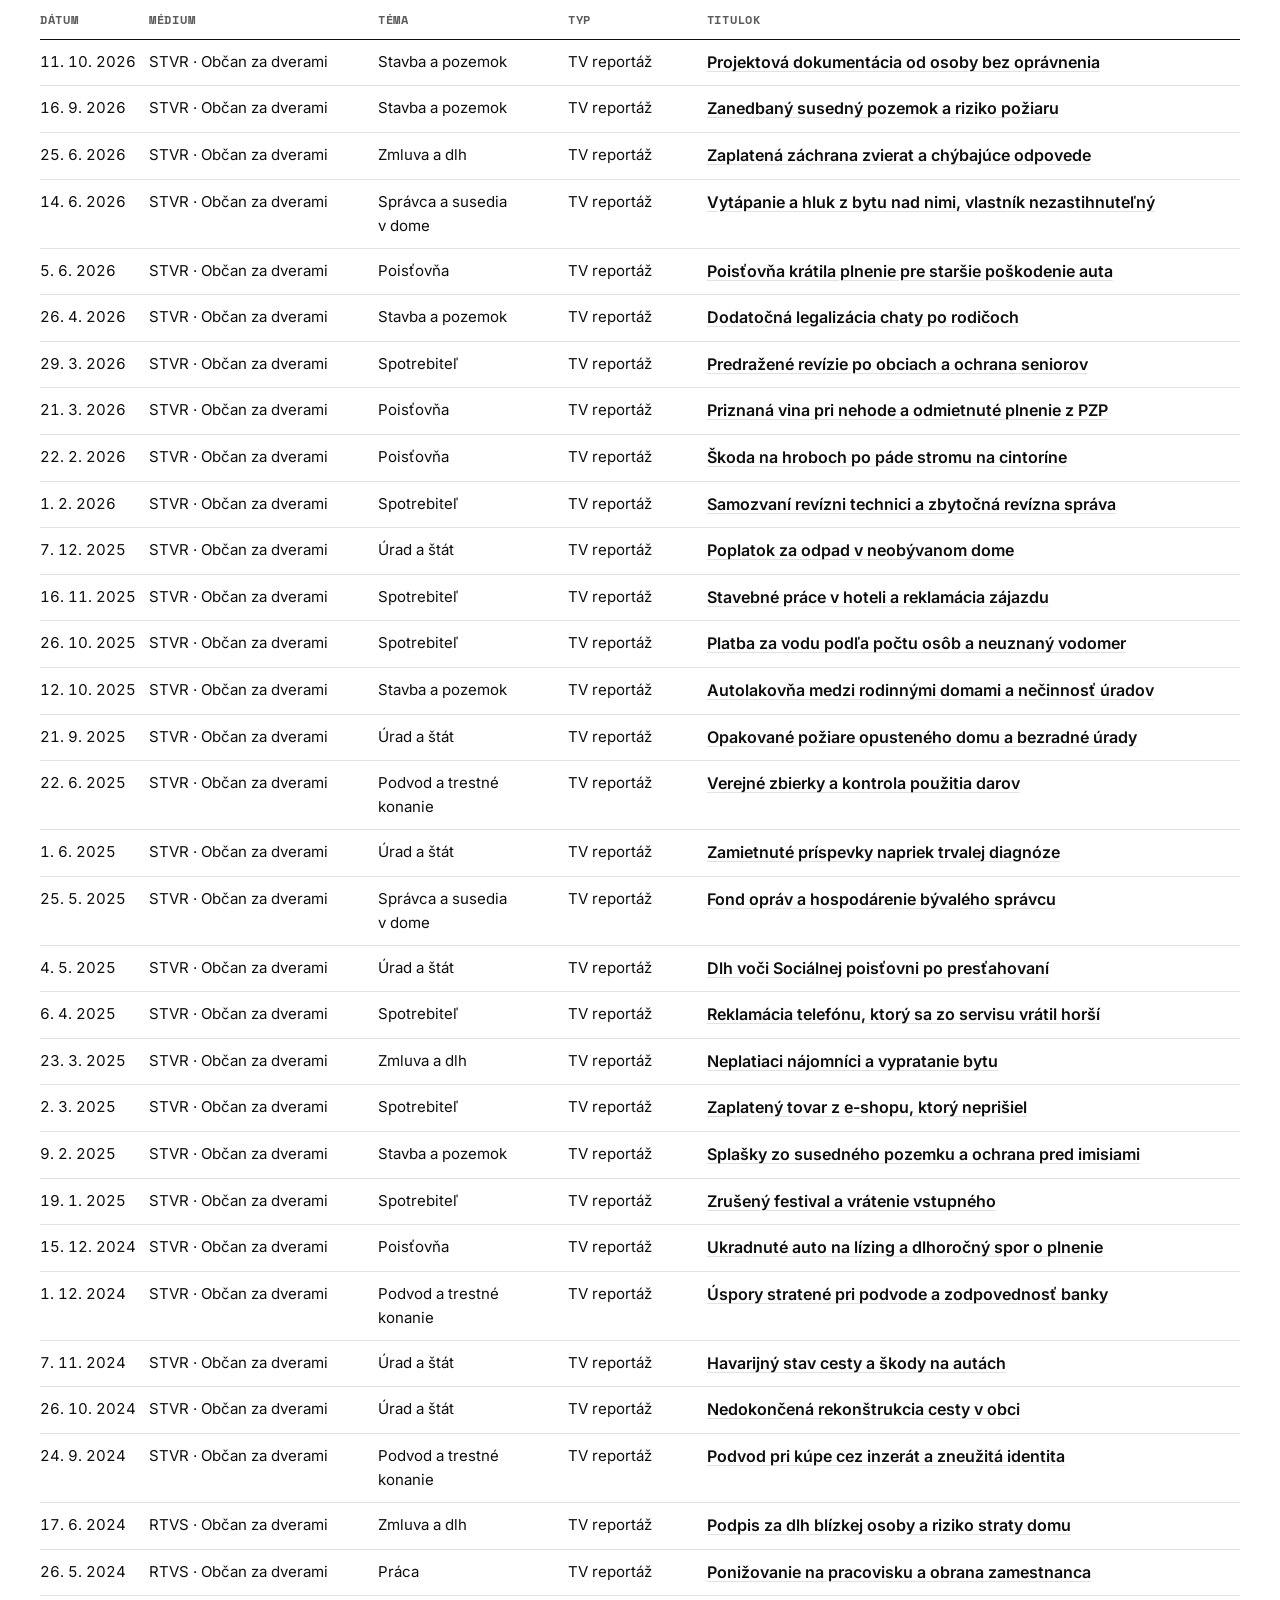
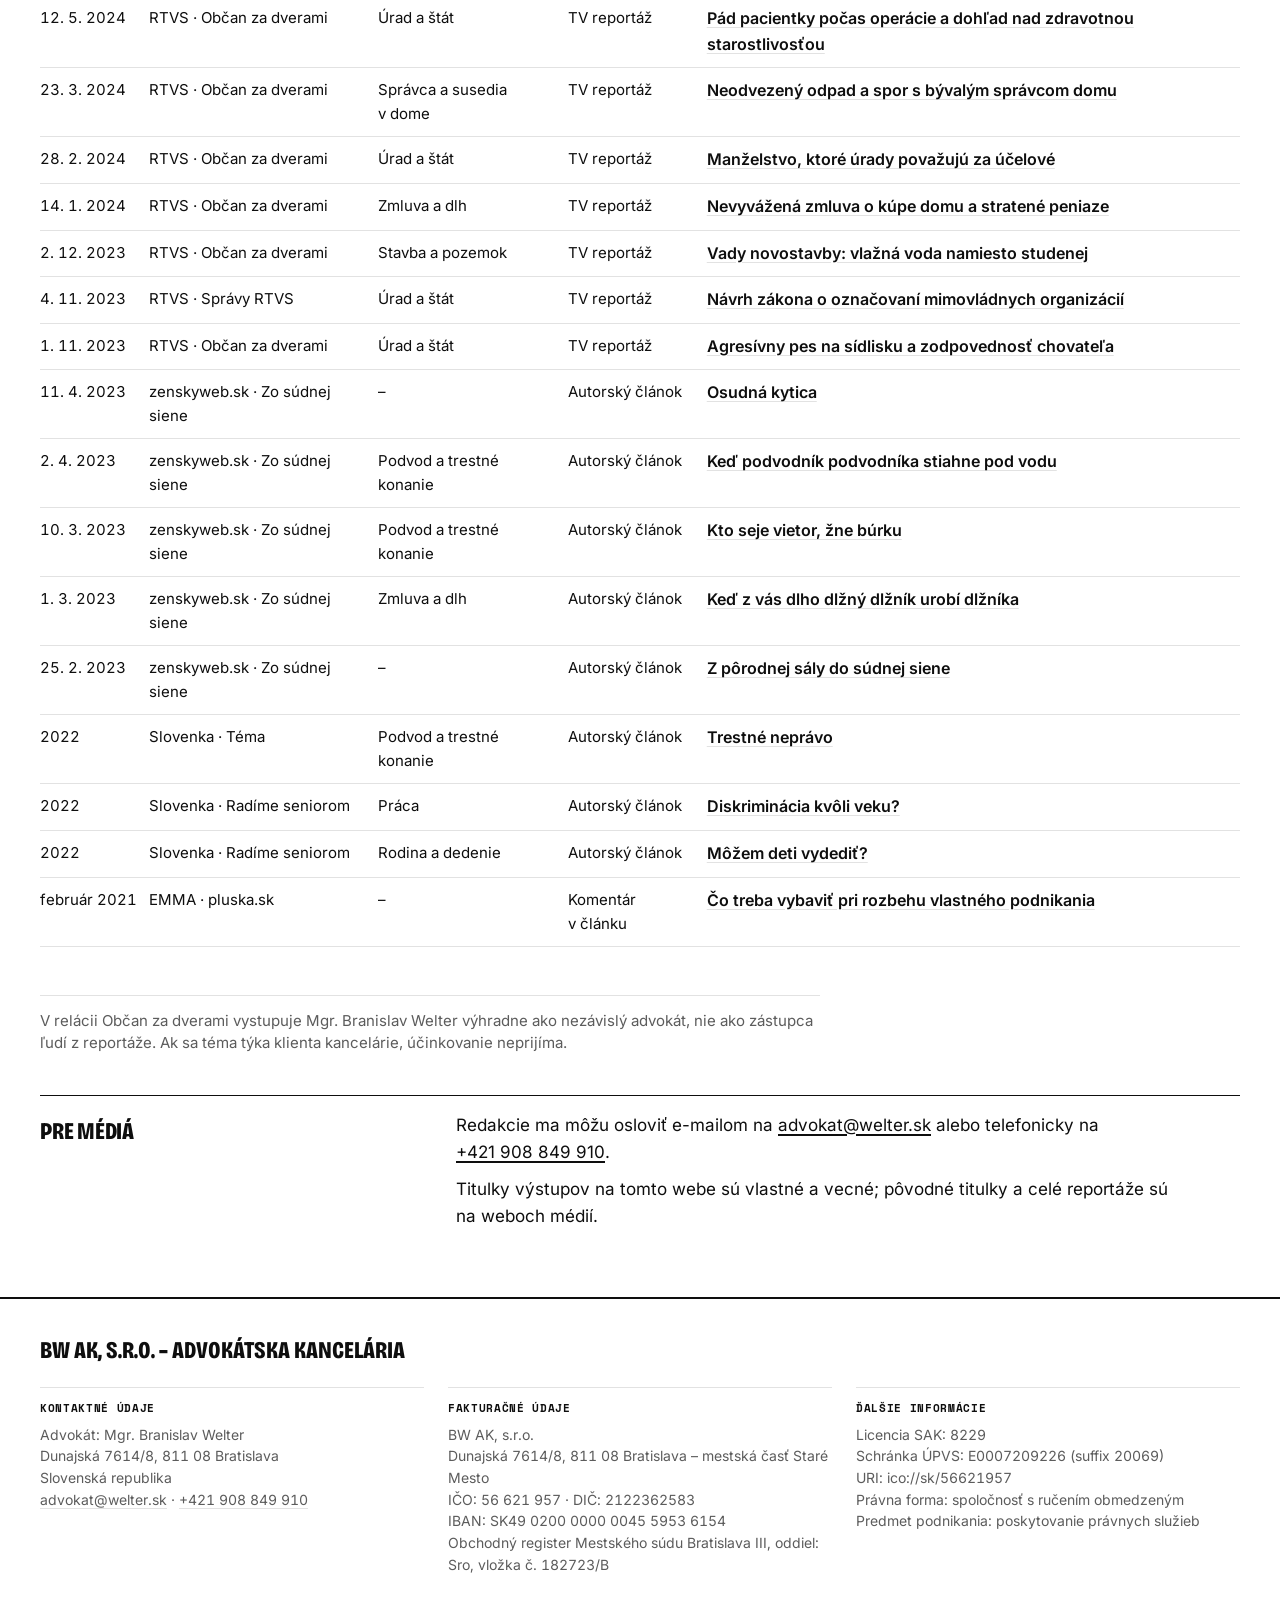
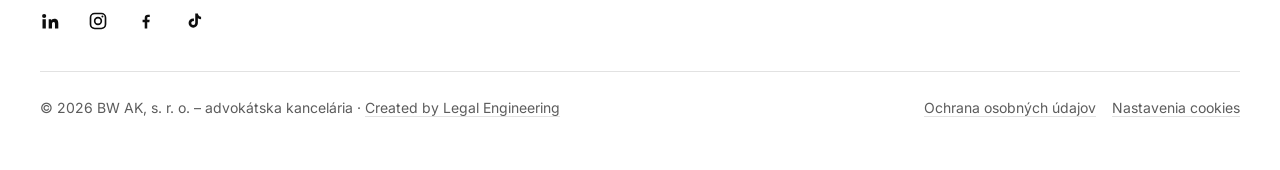
==== commit 9a15d143: "Odkazy na sociálne siete: pätička, sameAs, llms.txt - pätička na všetkých stránkach: ikony LinkedIn," ====
--- a/media/index.html
+++ b/media/index.html
@@ -876,6 +876,7 @@
    <div><dt>Fakturačné údaje</dt><dd>BW AK, s.r.o.<br>Dunajská 7614/8, 811 08 Bratislava – mestská časť Staré Mesto<br>IČO: 56 621 957 · DIČ: 2122362583<br>IBAN: SK49 0200 0000 0045 5953 6154<br>Obchodný register Mestského súdu Bratislava III, oddiel: Sro, vložka č. 182723/B</dd></div>
    <div><dt>Ďalšie informácie</dt><dd>Licencia SAK: 8229<br>Schránka ÚPVS: E0007209226 (suffix 20069)<br>URI: ico://sk/56621957<br>Právna forma: spoločnosť s&nbsp;ručením obmedzeným<br>Predmet podnikania: poskytovanie právnych služieb</dd></div>
   </dl>
+  <nav class="footer__social" aria-label="Sociálne siete"><a href="https://www.linkedin.com/in/advokat-welter" target="_blank" rel="noopener me" aria-label="LinkedIn" title="LinkedIn"><svg viewBox="0 0 24 24" width="20" height="20" aria-hidden="true" focusable="false" fill="currentColor"><path d="M4.98 3.5a2.5 2.5 0 1 1 0 5 2.5 2.5 0 0 1 0-5ZM3 9.75h4V21H3V9.75Zm6.5 0h3.83v1.54h.05c.53-1 1.84-2.06 3.79-2.06 4.05 0 4.8 2.67 4.8 6.14V21h-4v-4.97c0-1.19-.02-2.71-1.65-2.71-1.65 0-1.9 1.29-1.9 2.62V21h-4V9.75Z"/></svg></a><a href="https://www.instagram.com/advokat.welter" target="_blank" rel="noopener me" aria-label="Instagram" title="Instagram"><svg viewBox="0 0 24 24" width="20" height="20" aria-hidden="true" focusable="false" fill="currentColor"><rect x="3" y="3" width="18" height="18" rx="5" fill="none" stroke="currentColor" stroke-width="2"/><circle cx="12" cy="12" r="4" fill="none" stroke="currentColor" stroke-width="2"/><circle cx="17.3" cy="6.7" r="1.2"/></svg></a><a href="https://www.facebook.com/advokat.welter" target="_blank" rel="noopener me" aria-label="Facebook" title="Facebook"><svg viewBox="0 0 24 24" width="20" height="20" aria-hidden="true" focusable="false" fill="currentColor"><path d="M13.5 21v-7.5h2.53l.38-2.94H13.5V8.69c0-.85.24-1.43 1.46-1.43h1.56V4.63a21 21 0 0 0-2.27-.12c-2.25 0-3.79 1.37-3.79 3.9v2.16H7.9v2.94h2.55V21h3.05Z"/></svg></a><a href="https://www.tiktok.com/@advokat.welter" target="_blank" rel="noopener me" aria-label="TikTok" title="TikTok"><svg viewBox="0 0 24 24" width="20" height="20" aria-hidden="true" focusable="false" fill="currentColor"><path d="M16.6 3c.37 2.2 1.72 3.67 3.9 3.8v3.06a7.2 7.2 0 0 1-3.84-1.14v5.47c0 3.47-2.5 5.81-5.62 5.81A5.5 5.5 0 0 1 5.5 14.5c0-3.34 2.83-5.94 6.4-5.47v3.15a2.4 2.4 0 0 0-3.2 2.28 2.4 2.4 0 0 0 4.8.06V3h3.1Z"/></svg></a></nav>
   <div class="footer__bottom">
    <span>© 2026 BW AK, s. r. o. – advokátska kancelária · <a href="https://www.legalengineering.sk" target="_blank" rel="noopener">Created by Legal Engineering</a></span>
    <nav aria-label="Právne informácie"><a href="/ochrana-osobnych-udajov/">Ochrana osobných údajov</a><button type="button" class="linkbtn" data-consent-open>Nastavenia cookies</button></nav>
--- a/assets/css/site.css
+++ b/assets/css/site.css
@@ -843,3 +843,9 @@
   .hero__text { grid-row: 3; }
   .portrait { grid-row: 2 / span 2; align-self: start; margin-top: 12px; }
 }
+
+/* Sociálne siete v pätičke (inline SVG, bez skriptov tretích strán) */
+.footer__social { display: flex; flex-wrap: wrap; gap: 4px; margin-top: 24px; margin-left: -12px; }
+.footer .footer__social a { width: 44px; height: 44px; display: inline-flex; align-items: center; justify-content: center; color: var(--ink); text-decoration: none; border-radius: 2px; transition: background-color .15s; }
+.footer .footer__social a:hover, .footer .footer__social a:focus-visible { background: var(--lime); }
+.footer__social svg { display: block; }
